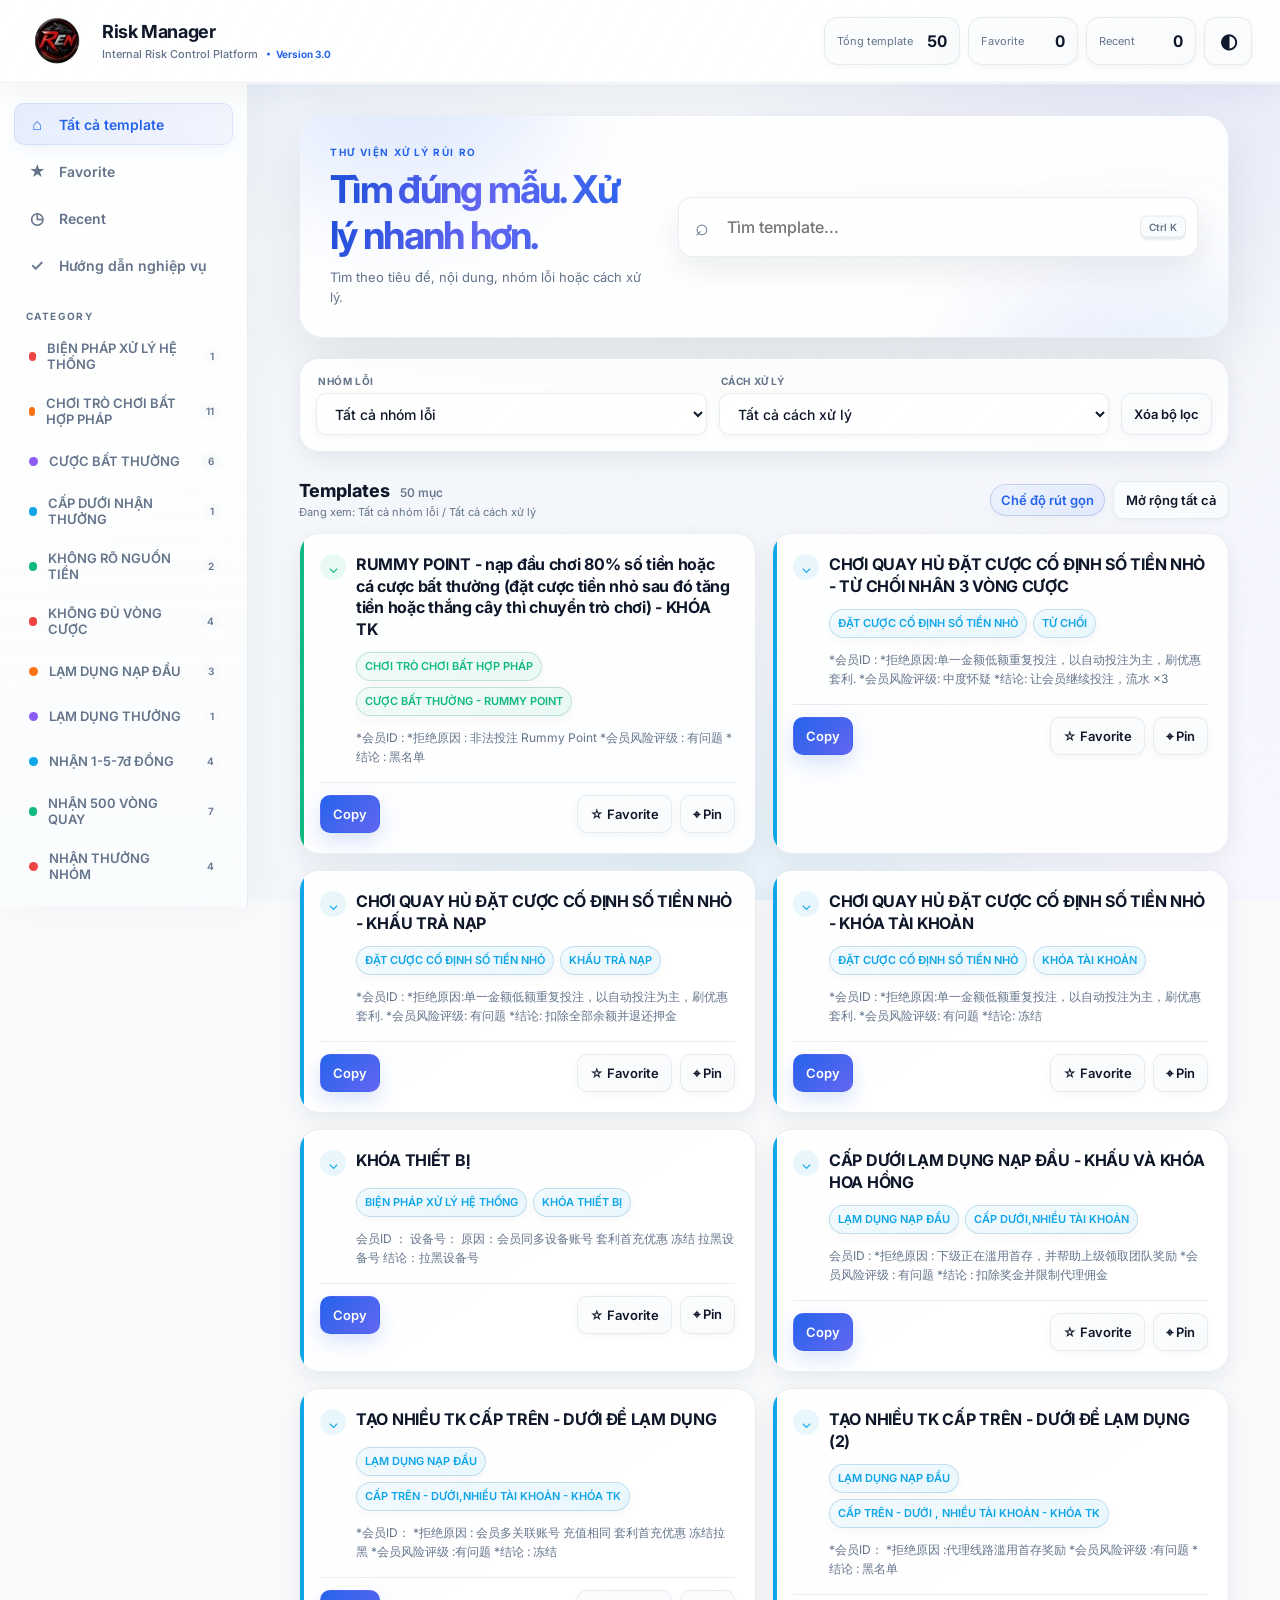
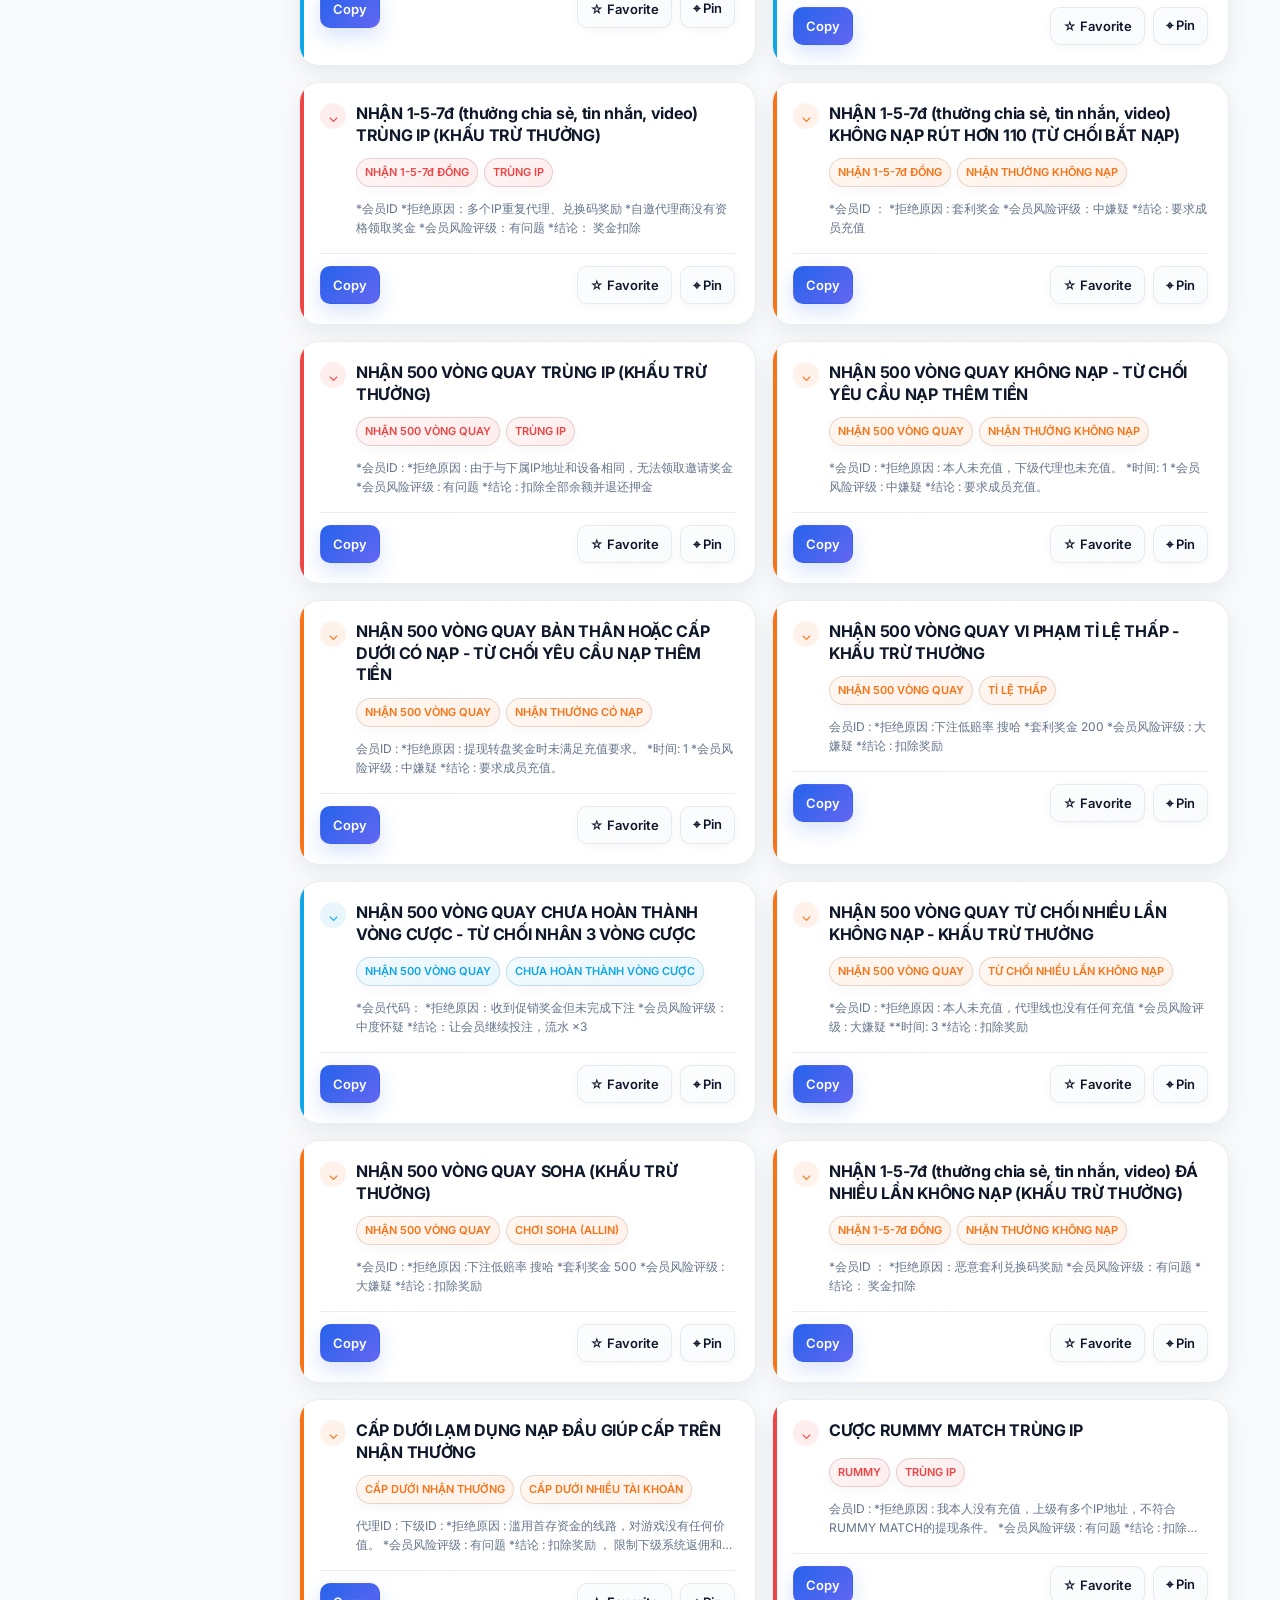
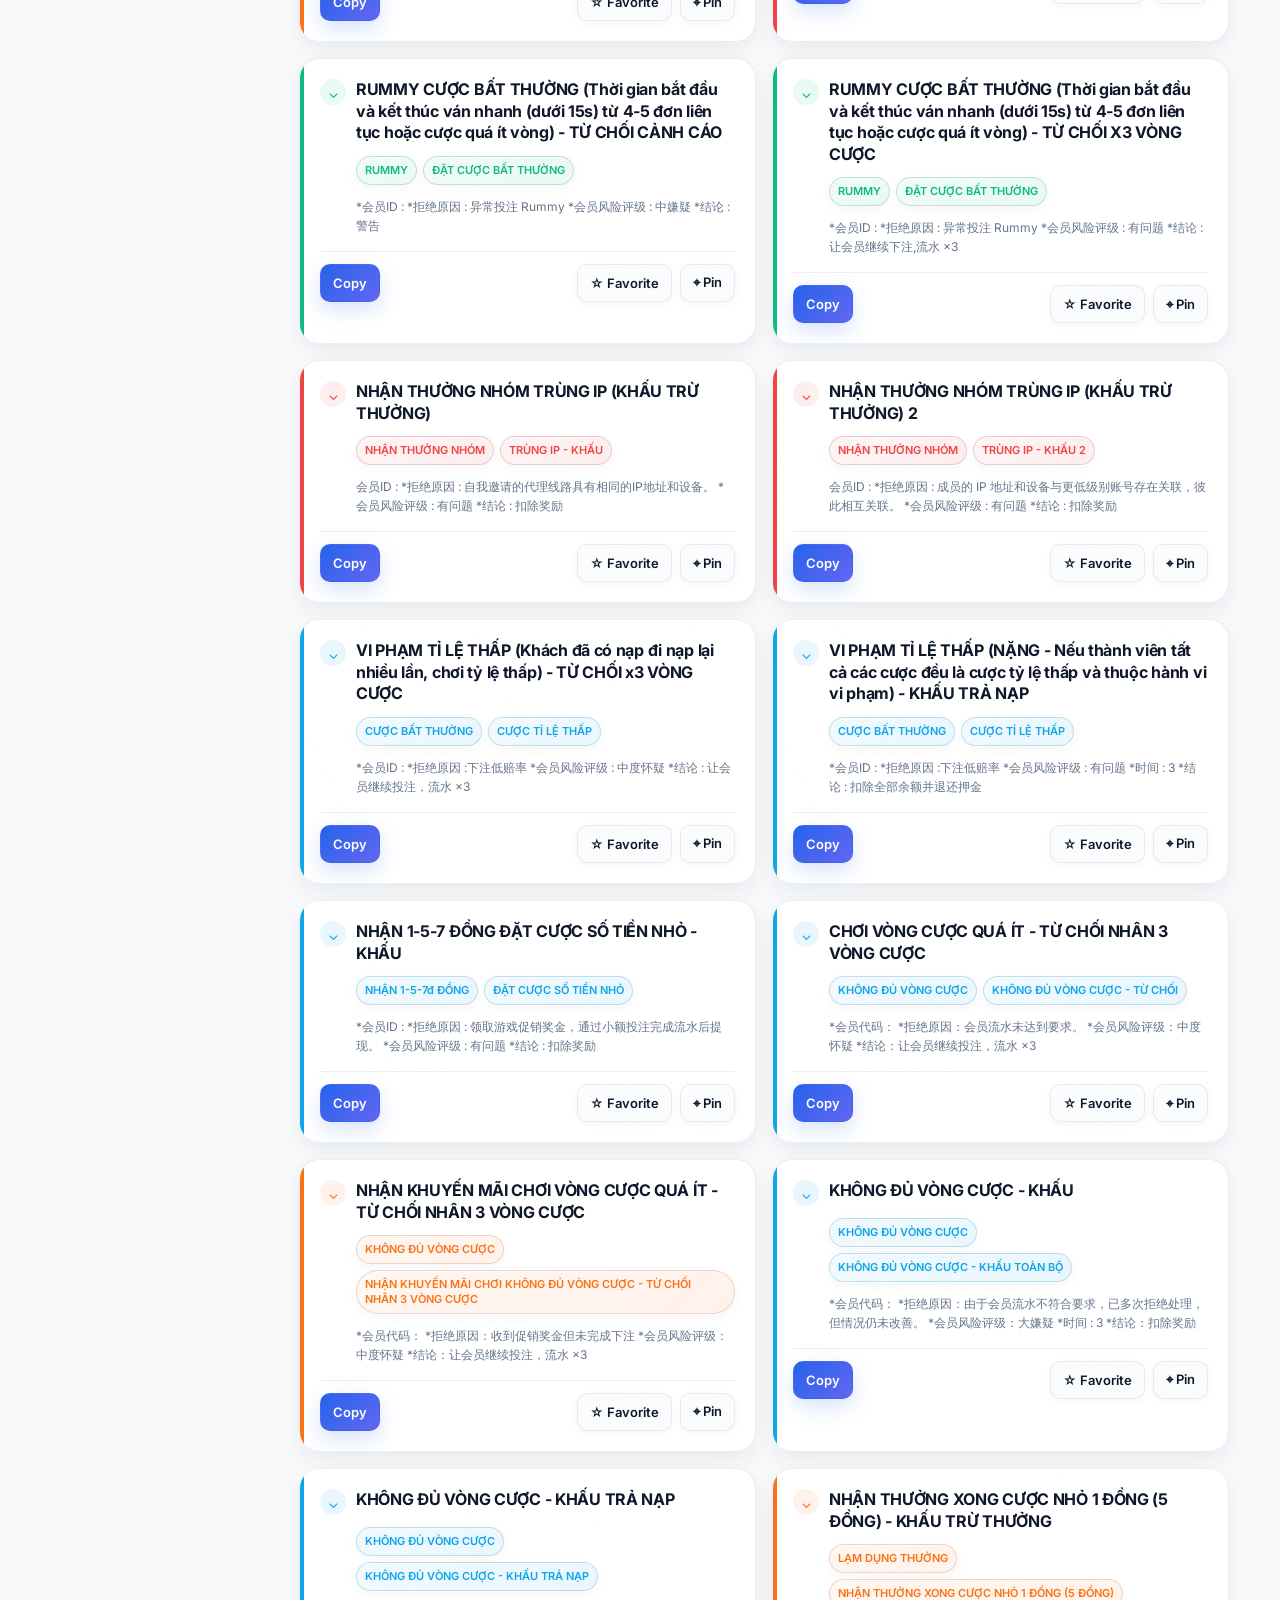
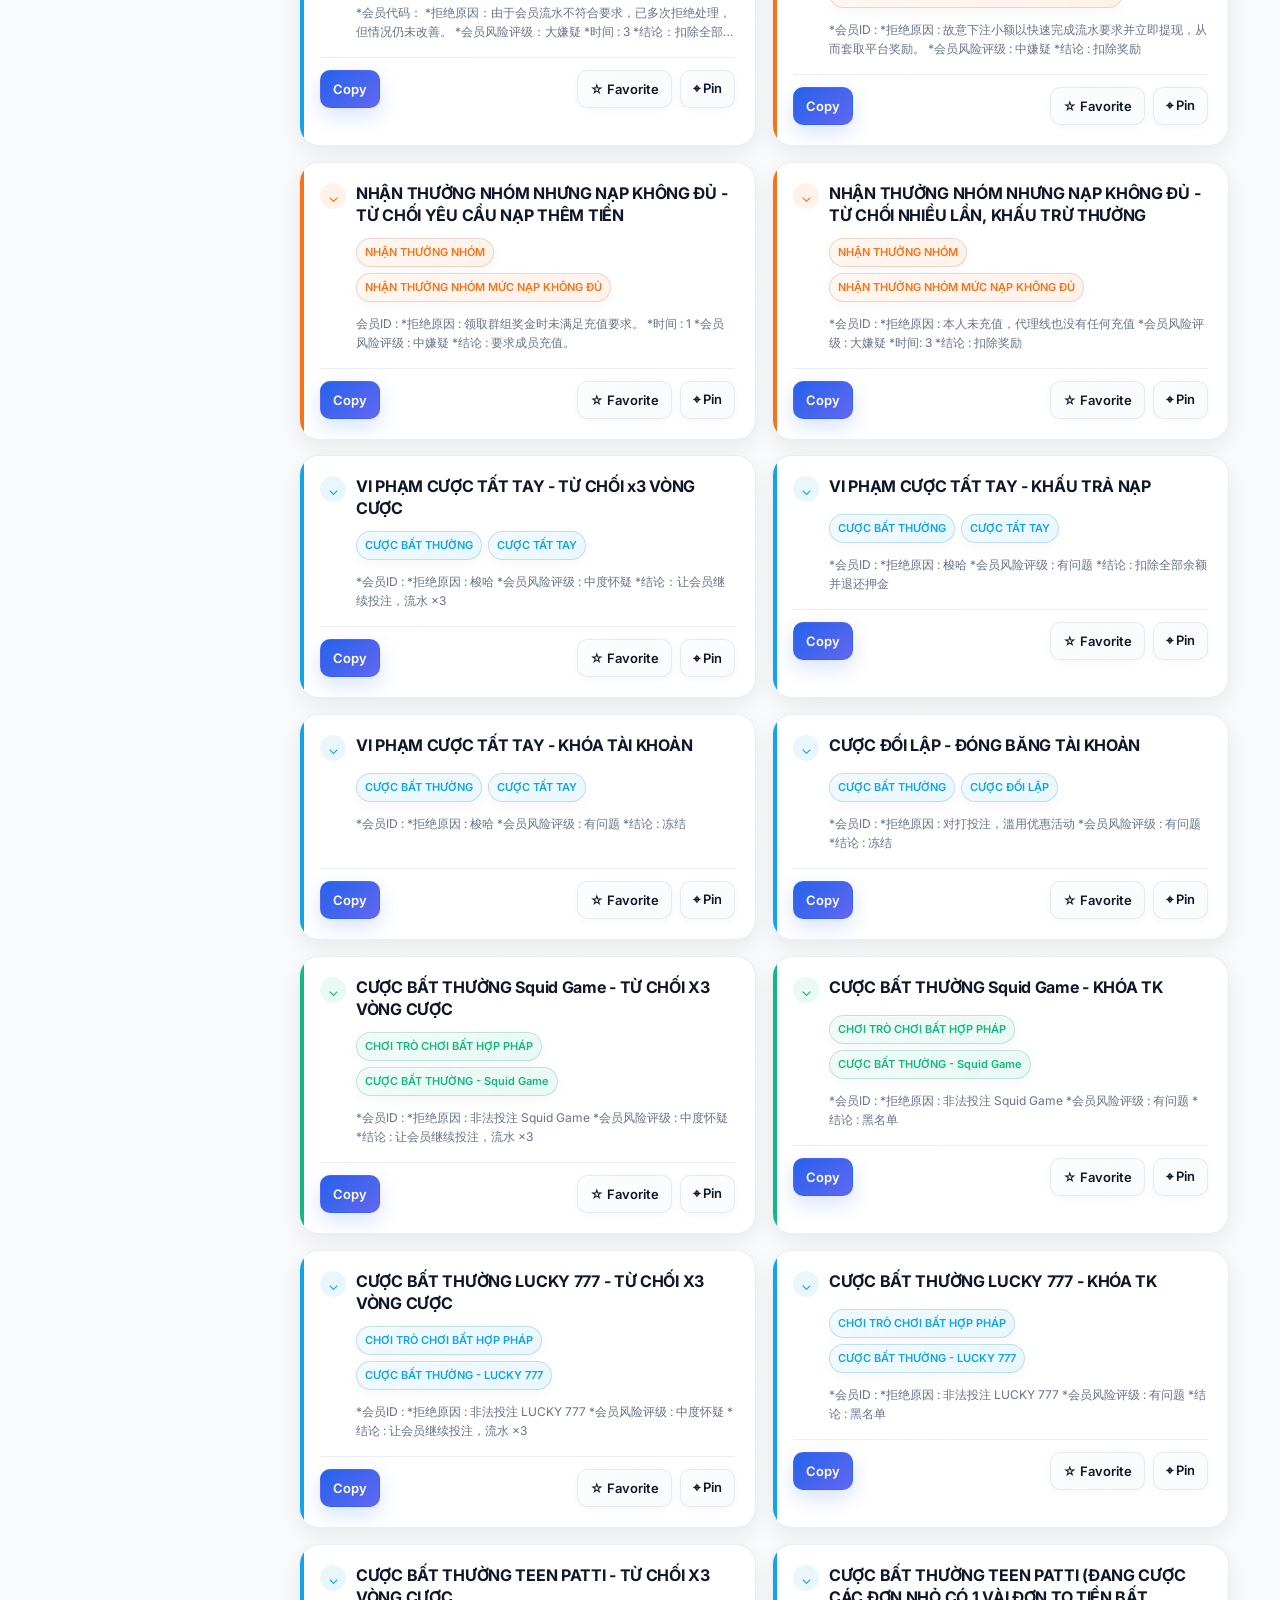
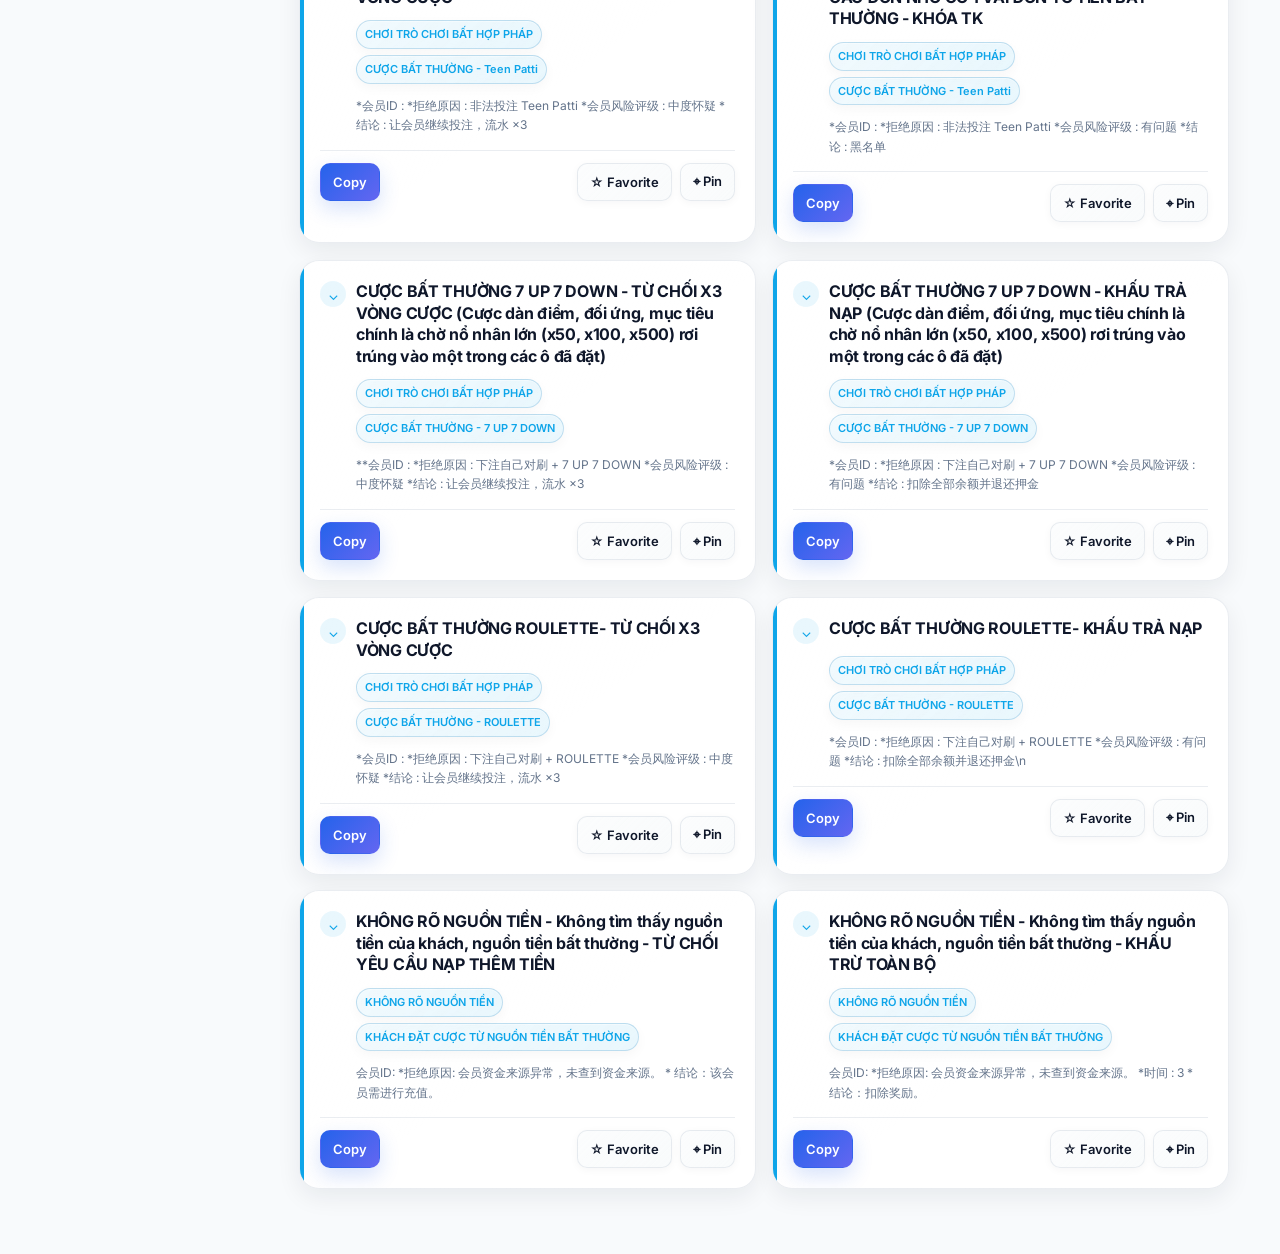
==== index.html @ 26c052c2 "Update index.html" ====
<!doctype html>
<html lang="vi" data-theme="light">
<head>
  <meta charset="utf-8" />
  <meta name="viewport" content="width=device-width,initial-scale=1" />
  <title>Quản lý Rủi ro — Risk Manager</title>
  <link href="https://fonts.googleapis.com/css?family=Inter:400,500,600,700&display=swap" rel="stylesheet">
  <style>
    :root {
      --bg: #f4f6f8;
      --bg-soft: #ffffff;
      --panel: rgba(255, 255, 255, 0.92);
      --panel-2: rgba(255, 247, 237, 0.98);
      --text: #17202a;
      --muted: #667085;
      --border: #e5d7c6;
      --border-2: #d8c2a8;
      --accent: #b45309;
      --accent-2: #9a3412;
      --accent-soft: rgba(245, 158, 11, 0.09);
      --card-bg: #fff7ed;
      --block-bg: #ffedd5;
      --shadow: 0 10px 28px rgba(16, 24, 40, 0.08);
      --shadow-strong: 0 14px 36px rgba(16, 24, 40, 0.12);
      --maxw: 1220px;
    }

    [data-theme="dark"] {
      --bg: #111318;
      --bg-soft: #171b22;
      --panel: rgba(20, 24, 31, 0.92);
      --panel-2: rgba(27, 31, 39, 0.98);
      --text: #e8ecf2;
      --muted: #aab2bf;
      --border: #2a3340;
      --border-2: #384354;
      --accent: #f59e0b;
      --accent-2: #f97316;
      --accent-soft: rgba(245, 158, 11, 0.11);
      --card-bg: #1b2028;
      --block-bg: #202734;
      --shadow: 0 10px 28px rgba(0, 0, 0, 0.30);
      --shadow-strong: 0 14px 36px rgba(0, 0, 0, 0.40);
    }

    * { box-sizing: border-box; }
    html, body { min-height: 100%; }

    body {
      margin: 0;
      padding: 24px;
      display: flex;
      justify-content: center;
      font-family: Inter, Arial, Helvetica, sans-serif;
      color: var(--text);
      background:
        radial-gradient(circle at top left, var(--accent-soft), transparent 32%),
        linear-gradient(180deg, var(--bg), var(--bg));
      transition: background 0.25s ease, color 0.25s ease;
      overflow-x: hidden;
    }

    .wrap {
      position: relative;
      width: 100%;
      max-width: var(--maxw);
      background: var(--panel);
      border: 1px solid var(--border);
      border-radius: 22px;
      padding: 22px;
      box-shadow: var(--shadow);
      backdrop-filter: blur(8px);
      transition: background 0.25s ease, border-color 0.25s ease, box-shadow 0.25s ease;
      animation: fadeUp 0.35s ease both;
    }

    .wrap::before {
      content: '';
      position: absolute;
      inset: 0;
      border-radius: 22px;
      padding: 1px;
      background: linear-gradient(135deg, transparent, rgba(245, 158, 11, 0.14), transparent 70%);
      -webkit-mask: linear-gradient(#fff 0 0) content-box, linear-gradient(#fff 0 0);
      -webkit-mask-composite: xor;
      mask-composite: exclude;
      pointer-events: none;
      opacity: 0.9;
    }

    .topbar {
      display: flex;
      justify-content: space-between;
      gap: 16px;
      align-items: flex-start;
      flex-wrap: wrap;
      margin-bottom: 14px;
    }

    h1 {
      margin: 0 0 8px;
      font-size: clamp(26px, 3vw, 34px);
      letter-spacing: -0.2px;
      color: var(--accent);
      transition: color 0.25s ease;
    }

    .lead {
      margin: 0;
      color: var(--muted);
      line-height: 1.55;
      max-width: 860px;
    }

    .controls-top {
      display: flex;
      gap: 10px;
      flex-wrap: wrap;
      justify-content: flex-end;
      align-items: center;
    }

    .theme-toggle,
    .tab-btn,
    .global-btn {
      border: 1px solid var(--border-2);
      background: var(--panel-2);
      color: var(--text);
      padding: 10px 14px;
      border-radius: 12px;
      cursor: pointer;
      transition: transform 0.18s ease, box-shadow 0.18s ease, border-color 0.18s ease, background 0.18s ease;
    }

    .theme-toggle:hover,
    .tab-btn:hover,
    .global-btn:hover {
      transform: translateY(-1px);
      border-color: var(--accent);
      box-shadow: var(--shadow-strong);
    }

    .tabs {
      display: flex;
      gap: 8px;
      flex-wrap: wrap;
      margin: 18px 0 14px;
    }

    .tab-btn.active {
      background: var(--accent);
      color: #fff;
      border-color: var(--accent);
    }

    .filters {
      display: flex;
      gap: 12px;
      flex-wrap: wrap;
      margin-top: 10px;
      align-items: end;
    }

    .field {
      flex: 1;
      min-width: 220px;
    }

    .field label {
      display: block;
      margin-bottom: 8px;
      font-size: 13px;
      color: var(--muted);
    }

    select, input {
      width: 100%;
      height: 44px;
      padding: 0 14px;
      border-radius: 12px;
      border: 1px solid var(--border);
      background: var(--bg-soft);
      color: var(--text);
      outline: none;
      transition: border-color 0.18s ease, box-shadow 0.18s ease, transform 0.18s ease, background 0.25s ease, color 0.25s ease;
    }

    select:focus, input:focus {
      border-color: var(--accent);
      box-shadow: 0 0 0 3px var(--accent-soft);
      transform: translateY(-1px);
    }

    .stats {
      display: flex;
      gap: 10px;
      flex-wrap: wrap;
      margin-top: 14px;
      align-items: center;
    }

    .badge {
      display: inline-flex;
      align-items: center;
      gap: 8px;
      padding: 8px 12px;
      border-radius: 999px;
      background: var(--accent-soft);
      border: 1px solid rgba(245, 158, 11, 0.16);
      color: var(--text);
      font-size: 13px;
    }

    .panel {
      margin-top: 16px;
      background: var(--panel);
      border: 1px solid var(--border);
      border-radius: 18px;
      padding: 16px;
      box-shadow: var(--shadow);
      transition: background 0.25s ease, border-color 0.25s ease, box-shadow 0.25s ease;
      min-width: 0;
    }

    .results-head,
    .sticky-head {
      display: flex;
      justify-content: space-between;
      align-items: center;
      gap: 12px;
      flex-wrap: wrap;
      margin-bottom: 14px;
    }

    .results-title,
    .sticky-title {
      font-size: 14px;
      color: var(--muted);
    }

    .layout {
      display: grid;
      grid-template-columns: minmax(0, 1fr) var(--sidebar-w, 320px);
      gap: 16px;
      align-items: start;
      margin-top: 16px;
    }

    .grid {
      display: grid;
      grid-template-columns: 1fr;
      gap: 16px;
    }

    .card {
      position: relative;
      overflow: hidden;
      padding: 16px;
      border-radius: 18px;
      background: var(--card-bg);
      border: 1px solid #f0d7bc;
      box-shadow: 0 1px 3px rgba(16, 24, 40, 0.05);
      opacity: 0;
      transform: translateY(10px);
      animation: cardIn 0.38s ease forwards;
      transition: transform 0.22s ease, box-shadow 0.22s ease, border-color 0.22s ease, background 0.25s ease;
    }

    [data-theme="dark"] .card { border-color: #303844; }

    .card:hover {
      transform: translateY(-2px);
      box-shadow: var(--shadow-strong);
      border-color: var(--border-2);
    }

    .card-top {
      display: flex;
      justify-content: space-between;
      align-items: start;
      gap: 12px;
      margin-bottom: 10px;
      cursor: pointer;
      user-select: none;
    }

    .card-top .title-wrap {
      display: flex;
      align-items: center;
      gap: 10px;
      min-width: 0;
      flex: 1;
    }

    .chev {
      width: 26px;
      height: 26px;
      border-radius: 999px;
      display: inline-flex;
      align-items: center;
      justify-content: center;
      background: var(--accent-soft);
      color: var(--accent);
      flex: 0 0 auto;
      transition: transform 0.2s ease;
    }

    .card[data-open="1"] .chev { transform: rotate(180deg); }

    .title {
      margin: 0;
      font-size: 18px;
      line-height: 1.35;
      color: var(--text);
      word-break: break-word;
    }

    .title:hover { color: var(--accent); }

    .mini-tags {
      display: flex;
      gap: 6px;
      flex-wrap: wrap;
      justify-content: flex-end;
    }

    .tag {
      font-size: 11px;
      line-height: 1;
      padding: 6px 8px;
      border-radius: 999px;
      background: var(--accent-soft);
      border: 1px solid rgba(245, 158, 11, 0.16);
      color: var(--accent-2);
    }

    .content-group {
      display: grid;
      gap: 10px;
      margin-top: 12px;
    }

    .copy-block {
      border: 1px solid #f0d7bc;
      border-radius: 14px;
      background: var(--block-bg);
      padding: 12px;
      cursor: pointer;
      transition: transform 0.18s ease, box-shadow 0.18s ease, border-color 0.18s ease, background 0.18s ease;
    }

    [data-theme="dark"] .copy-block { border-color: #333c49; }

    .copy-block:hover {
      border-color: var(--accent);
      box-shadow: 0 10px 22px rgba(16, 24, 40, 0.06);
      transform: translateY(-1px);
      background: rgba(255, 237, 213, 0.96);
    }

    [data-theme="dark"] .copy-block:hover { background: #252d3b; }

    .copy-block-head {
      display: flex;
      justify-content: space-between;
      gap: 12px;
      align-items: center;
      flex-wrap: wrap;
      margin-bottom: 8px;
    }

    .copy-label {
      font-size: 12px;
      color: var(--muted);
      letter-spacing: 0.2px;
      text-transform: uppercase;
    }

    .content {
      margin: 0;
      white-space: pre-line;
      word-break: break-word;
      color: var(--text);
      line-height: 1.55;
      font-size: 14px;
      min-height: 24px;
    }

    .card-actions,
    .sticky-actions {
      display: flex;
      justify-content: flex-end;
      gap: 8px;
      margin-top: 14px;
      flex-wrap: wrap;
    }

    button {
      border: none;
      cursor: pointer;
      padding: 10px 14px;
      border-radius: 12px;
      background: var(--accent);
      color: #fff;
      box-shadow: 0 6px 16px rgba(180, 35, 24, 0.14);
      transition: transform 0.18s ease, box-shadow 0.18s ease, opacity 0.18s ease, background 0.18s ease;
    }

    button:hover {
      transform: translateY(-1px);
      box-shadow: 0 10px 22px rgba(180, 35, 24, 0.18);
    }

    button:active {
      transform: translateY(1px);
      opacity: 0.96;
    }

    .ghost {
      background: var(--panel-2);
      color: var(--text);
      border: 1px solid var(--border);
      box-shadow: none;
    }

    .ghost:hover {
      border-color: var(--accent);
      background: var(--accent-soft);
    }

    .small {
      padding: 8px 12px;
      font-size: 13px;
    }

    .empty {
      padding: 20px;
      text-align: center;
      border-radius: 16px;
      border: 1px dashed var(--border-2);
      color: var(--muted);
      background: rgba(127, 127, 127, 0.04);
    }

    .footer {
      margin-top: 14px;
      color: var(--muted);
      font-size: 13px;
      line-height: 1.5;
    }

    .toast {
      position: fixed;
      left: 50%;
      bottom: 20px;
      transform: translateX(-50%) translateY(16px);
      opacity: 0;
      background: rgba(16, 24, 40, 0.92);
      color: #fff;
      padding: 11px 16px;
      border-radius: 12px;
      box-shadow: 0 10px 24px rgba(16, 24, 40, 0.2);
      z-index: 9999;
      transition: opacity 0.22s ease, transform 0.22s ease;
      pointer-events: none;
    }

    .toast.show {
      opacity: 1;
      transform: translateX(-50%) translateY(0);
    }

    .sticky-list {
      display: grid;
      gap: 12px;
    }

    .sticky-item {
      border: 1px solid #f0d7bc;
      background: var(--card-bg);
      border-radius: 18px;
      padding: 14px;
      cursor: pointer;
      transition: transform 0.18s ease, box-shadow 0.18s ease, border-color 0.18s ease, background 0.18s ease;
      box-shadow: 0 1px 3px rgba(16, 24, 40, 0.05);
    }

    [data-theme="dark"] .sticky-item { border-color: #303844; }

    .sticky-item:hover {
      transform: translateY(-1px);
      border-color: var(--accent);
      box-shadow: var(--shadow-strong);
    }

    .sticky-item-title {
      margin: 0 0 6px;
      font-size: 15px;
      color: var(--text);
      line-height: 1.35;
    }

    .sticky-item-head {
      display: flex;
      justify-content: space-between;
      align-items: center;
      gap: 12px;
      cursor: pointer;
      user-select: none;
      margin-bottom: 10px;
    }

    .sticky-chevron {
      width: 24px;
      height: 24px;
      border-radius: 999px;
      display: inline-flex;
      align-items: center;
      justify-content: center;
      background: var(--accent-soft);
      color: var(--accent);
      flex: 0 0 auto;
      transition: transform 0.2s ease;
    }

    .sticky-item[data-open="1"] .sticky-chevron { transform: rotate(180deg); }

    .sticky-item-body {
      display: grid;
      gap: 10px;
    }

    .sticky-item-content {
      margin: 0;
      white-space: pre-line;
      word-break: break-word;
      color: var(--text);
      font-size: 13px;
      line-height: 1.5;
    }

    @keyframes fadeUp { from { opacity: 0; transform: translateY(10px); } to { opacity: 1; transform: translateY(0); } }
    @keyframes cardIn { from { opacity: 0; transform: translateY(10px) scale(0.988); } to { opacity: 1; transform: translateY(0) scale(1); } }

    @media (max-width: 1080px) {
      .layout { grid-template-columns: 1fr; }
      :root { --sidebar-w: auto; }
    }

    @media (max-width: 760px) {
      body { padding: 14px; }
      .wrap { padding: 16px; border-radius: 18px; }
      .field { min-width: 100%; }
      .card-top { flex-direction: column; }
      .mini-tags { justify-content: flex-start; }
      .results-head, .sticky-head { align-items: flex-start; }
    }

    @media (prefers-reduced-motion: reduce) {
      *, *::before, *::after {
        animation-duration: 0.01ms !important;
        animation-iteration-count: 1 !important;
        transition-duration: 0.01ms !important;
        scroll-behavior: auto !important;
      }
    }

    /* Professional Dashboard v3 — presentation layer only */
    :root {
      --bg: #f5f7fa;
      --bg-soft: #ffffff;
      --panel: rgba(255, 255, 255, 0.86);
      --panel-2: #f8fafc;
      --text: #111827;
      --muted: #667085;
      --border: #e5eaf1;
      --border-2: #d6dde8;
      --accent: #2563eb;
      --accent-2: #1d4ed8;
      --accent-soft: rgba(37, 99, 235, .09);
      --card-bg: #fff;
      --block-bg: #f8fafc;
      --shadow: 0 8px 24px rgba(15, 23, 42, .08);
      --shadow-strong: 0 18px 42px rgba(15, 23, 42, .12);
      --sidebar-width: 248px;
    }

    [data-theme="dark"] {
      --bg: #0c111b;
      --bg-soft: #151c28;
      --panel: rgba(20, 27, 39, .88);
      --panel-2: #182130;
      --text: #eef2f7;
      --muted: #9aa7b8;
      --border: #263245;
      --border-2: #35445a;
      --accent: #60a5fa;
      --accent-2: #93c5fd;
      --accent-soft: rgba(96, 165, 250, .12);
      --card-bg: #151d2a;
      --block-bg: #111925;
      --shadow: 0 8px 24px rgba(0, 0, 0, .28);
      --shadow-strong: 0 18px 42px rgba(0, 0, 0, .38);
    }

    html { scroll-behavior: smooth; }
    body {
      display: block;
      padding: 0;
      background:
        radial-gradient(circle at 82% -10%, rgba(37, 99, 235, .12), transparent 31%),
        var(--bg);
      font-size: 14px;
    }

    button, input, select { font: inherit; }
    button:focus-visible, input:focus-visible, select:focus-visible {
      outline: 3px solid rgba(37, 99, 235, .22);
      outline-offset: 2px;
    }

    .app-shell { min-height: 100vh; }
    .app-header {
      position: sticky;
      top: 0;
      z-index: 100;
      min-height: 76px;
      display: flex;
      align-items: center;
      justify-content: space-between;
      gap: 24px;
      padding: 12px 28px;
      background: var(--panel);
      border-bottom: 1px solid var(--border);
      backdrop-filter: blur(18px);
      -webkit-backdrop-filter: blur(18px);
    }

    .brand { display: flex; align-items: center; gap: 12px; min-width: 230px; }
    .brand-mark {
      width: 44px;
      height: 44px;
      display: grid;
      place-items: center;
      border-radius: 14px;
      color: #fff;
      background: linear-gradient(145deg, #3b82f6, #1d4ed8);
      box-shadow: 0 10px 22px rgba(37, 99, 235, .24);
      font-size: 21px;
    }
    .brand-title { font-size: 17px; font-weight: 750; letter-spacing: -.25px; }
    .brand-version { margin-top: 2px; color: var(--muted); font-size: 11px; }
    .brand-version span { margin-left: 5px; color: var(--accent); font-weight: 700; }

    .header-stats { display: flex; align-items: center; justify-content: flex-end; gap: 10px; }
    .stat-card {
      min-width: 106px;
      display: flex;
      align-items: center;
      justify-content: space-between;
      gap: 14px;
      padding: 9px 12px;
      border: 1px solid var(--border);
      border-radius: 12px;
      background: var(--bg-soft);
    }
    .stat-card span { color: var(--muted); font-size: 11px; }
    .stat-card strong { color: var(--text); font-size: 16px; }
    .icon-button { width: 42px; height: 42px; padding: 0; font-size: 20px; }

    .workspace { display: grid; grid-template-columns: var(--sidebar-width) minmax(0, 1fr); }
    .sidebar {
      position: sticky;
      top: 76px;
      height: calc(100vh - 76px);
      overflow-y: auto;
      padding: 20px 14px;
      background: var(--panel);
      border-right: 1px solid var(--border);
      backdrop-filter: blur(16px);
    }
    .side-nav { display: grid; gap: 5px; }
    .sidebar .tab-btn,
    .category-button {
      width: 100%;
      display: flex;
      align-items: center;
      gap: 11px;
      padding: 10px 12px;
      border: 0;
      border-radius: 11px;
      background: transparent;
      color: var(--muted);
      box-shadow: none;
      text-align: left;
      font-weight: 600;
    }
    .sidebar .tab-btn span,
    .category-dot { width: 22px; text-align: center; font-size: 16px; }
    .sidebar .tab-btn:hover,
    .sidebar .tab-btn.active,
    .category-button:hover,
    .category-button.active {
      color: var(--accent);
      background: var(--accent-soft);
      transform: none;
      box-shadow: none;
    }
    .sidebar-label {
      margin: 24px 12px 8px;
      color: var(--muted);
      font-size: 10px;
      font-weight: 800;
      letter-spacing: .13em;
      text-transform: uppercase;
    }
    .category-list { display: grid; gap: 3px; }
    .category-button { justify-content: flex-start; font-size: 13px; font-weight: 550; }
    .category-button .category-count {
      margin-left: auto;
      padding: 2px 7px;
      border-radius: 99px;
      color: var(--muted);
      background: var(--panel-2);
      font-size: 10px;
    }
    .category-dot { width: 9px; height: 9px; border-radius: 99px; background: #64748b; }
    .category-button:nth-child(5n+1) .category-dot { background: #ef4444; }
    .category-button:nth-child(5n+2) .category-dot { background: #f97316; }
    .category-button:nth-child(5n+3) .category-dot { background: #8b5cf6; }
    .category-button:nth-child(5n+4) .category-dot { background: #0ea5e9; }
    .category-button:nth-child(5n+5) .category-dot { background: #10b981; }
    .sidebar-tip {
      display: flex;
      align-items: center;
      gap: 10px;
      margin: 24px 5px 0;
      padding: 11px;
      border: 1px solid var(--border);
      border-radius: 12px;
      color: var(--muted);
      background: var(--panel-2);
    }
    .sidebar-tip > span { font-size: 19px; }
    .sidebar-tip strong, .sidebar-tip small { display: block; }
    .sidebar-tip strong { color: var(--text); font-size: 11px; }
    .sidebar-tip small { margin-top: 2px; font-size: 10px; }

    .main-content { width: 100%; max-width: 1500px; min-width: 0; padding: 32px clamp(22px, 4vw, 58px) 60px; }
    .hero {
      display: grid;
      grid-template-columns: minmax(280px, .75fr) minmax(360px, 1.25fr);
      align-items: end;
      gap: 36px;
      margin-bottom: 22px;
    }
    .eyebrow { margin-bottom: 8px; color: var(--accent); font-size: 10px; font-weight: 800; letter-spacing: .15em; }
    h1 { margin: 0; color: var(--text); font-size: clamp(27px, 3vw, 40px); letter-spacing: -.04em; }
    .lead { margin-top: 9px; font-size: 13px; }
    .search-wrap { position: relative; }
    .search-wrap input {
      height: 58px;
      padding: 0 88px 0 48px;
      border-radius: 17px;
      border-color: var(--border);
      background: var(--bg-soft);
      box-shadow: 0 8px 28px rgba(15, 23, 42, .07);
      font-size: 16px;
    }
    .search-wrap input:focus { transform: none; box-shadow: 0 0 0 4px var(--accent-soft), var(--shadow); }
    .search-icon { position: absolute; left: 17px; top: 50%; z-index: 2; transform: translateY(-50%); color: var(--muted); font-size: 23px; }
    kbd {
      position: absolute;
      right: 12px;
      top: 50%;
      transform: translateY(-50%);
      padding: 5px 8px;
      border: 1px solid var(--border);
      border-bottom-width: 2px;
      border-radius: 7px;
      color: var(--muted);
      background: var(--panel-2);
      font: 600 10px/1 Inter, sans-serif;
    }

    .filter-bar {
      display: grid;
      grid-template-columns: minmax(180px, 1fr) minmax(180px, 1fr) auto;
      gap: 12px;
      align-items: end;
      margin-bottom: 28px;
      padding: 14px;
      border: 1px solid var(--border);
      border-radius: 16px;
      background: var(--panel);
      box-shadow: 0 4px 18px rgba(15, 23, 42, .04);
    }
    .filter-bar .field { min-width: 0; }
    .field label { margin: 0 0 6px 2px; font-size: 10px; font-weight: 700; text-transform: uppercase; letter-spacing: .06em; }
    select, input { height: 42px; border-radius: 11px; }
    .filter-bar > button { height: 42px; }

    .results-head { margin: 0 0 14px; }
    .section-title { color: var(--text); font-size: 18px; font-weight: 750; }
    .section-title span { margin-left: 6px; color: var(--muted); font-size: 12px; font-weight: 550; }
    .results-title { margin-top: 4px; font-size: 11px; }
    .view-actions { display: flex; align-items: center; gap: 8px; flex-wrap: wrap; }
    .badge { padding: 7px 10px; border-color: var(--border); color: var(--muted); background: var(--panel-2); }
    .grid { grid-template-columns: repeat(2, minmax(0, 1fr)); gap: 16px; }

    .card, .sticky-item {
      overflow: hidden;
      padding: 18px;
      border: 1px solid var(--border);
      border-radius: 18px;
      background: var(--card-bg);
      box-shadow: 0 5px 18px rgba(15, 23, 42, .055);
    }
    .card::before, .sticky-item::before {
      content: "";
      position: absolute;
      inset: 0 auto 0 0;
      width: 4px;
      background: var(--tone, #64748b);
    }
    .sticky-item { position: relative; }
    .card[data-tone="red"], .sticky-item[data-tone="red"] { --tone: #ef4444; --tone-soft: rgba(239, 68, 68, .09); }
    .card[data-tone="orange"], .sticky-item[data-tone="orange"] { --tone: #f97316; --tone-soft: rgba(249, 115, 22, .09); }
    .card[data-tone="purple"], .sticky-item[data-tone="purple"] { --tone: #8b5cf6; --tone-soft: rgba(139, 92, 246, .09); }
    .card[data-tone="gray"], .sticky-item[data-tone="gray"] { --tone: #64748b; --tone-soft: rgba(100, 116, 139, .09); }
    .card[data-tone="green"], .sticky-item[data-tone="green"] { --tone: #10b981; --tone-soft: rgba(16, 185, 129, .09); }
    .card[data-tone="blue"], .sticky-item[data-tone="blue"] { --tone: #0ea5e9; --tone-soft: rgba(14, 165, 233, .09); }
    [data-theme="dark"] .card, [data-theme="dark"] .sticky-item { border-color: var(--border); }
    .card:hover, .sticky-item:hover { transform: translateY(-3px); border-color: var(--border-2); box-shadow: var(--shadow); }
    .card-top { margin-bottom: 9px; }
    .chev, .sticky-chevron { background: var(--tone-soft, var(--accent-soft)); color: var(--tone, var(--accent)); }
    .title { font-size: 16px; letter-spacing: -.015em; }
    .tag {
      border: 0;
      color: var(--tone, var(--accent-2));
      background: var(--tone-soft, var(--accent-soft));
      font-weight: 650;
    }
    .card-preview {
      display: -webkit-box;
      overflow: hidden;
      min-height: 40px;
      margin: 9px 0 0 36px;
      color: var(--muted);
      font-size: 12px;
      line-height: 1.6;
      -webkit-line-clamp: 2;
      -webkit-box-orient: vertical;
    }
    .card[data-open="1"] .card-preview { display: none; }
    .content-group { margin-top: 16px; }
    .copy-block { border-color: var(--border); background: var(--block-bg); cursor: default; }
    .copy-block:hover { border-color: var(--border-2); background: var(--block-bg); transform: none; box-shadow: none; }
    [data-theme="dark"] .copy-block, [data-theme="dark"] .copy-block:hover { border-color: var(--border); background: var(--block-bg); }
    .copy-label { color: var(--tone, var(--accent)); font-weight: 750; }
    .card-actions, .sticky-actions { align-items: center; padding-top: 12px; border-top: 1px solid var(--border); }
    button { border-radius: 10px; background: var(--accent); box-shadow: 0 5px 14px rgba(37, 99, 235, .18); font-weight: 650; }
    button:hover { box-shadow: 0 8px 18px rgba(37, 99, 235, .22); }
    .primary-copy { margin-right: auto; }
    .ghost { border-color: var(--border); background: var(--bg-soft); }
    .ghost:hover { border-color: var(--accent); background: var(--accent-soft); }
    .danger { color: #dc2626; }
    .danger:hover { border-color: #ef4444; background: rgba(239, 68, 68, .08); }
    .toast { left: auto; right: 24px; bottom: 24px; transform: translateY(16px); border-radius: 12px; background: #111827; }
    .toast::before { content: "✓"; margin-right: 8px; color: #34d399; font-weight: 900; }
    .toast.show { transform: translateY(0); }
    .sticky-list { grid-template-columns: repeat(2, minmax(0, 1fr)); gap: 16px; }
    .sticky-item-title { font-size: 15px; }
    .page-heading {
      display: flex;
      justify-content: space-between;
      align-items: end;
      min-height: 112px;
      margin-bottom: 26px;
      padding: 26px;
      border: 1px solid var(--border);
      border-radius: 20px;
      background: linear-gradient(135deg, var(--panel), var(--accent-soft));
      box-shadow: var(--shadow);
    }
    .page-heading h2 { margin: 0; font-size: 30px; letter-spacing: -.035em; }
    .page-heading p { margin: 6px 0 0; color: var(--muted); }
    .empty { grid-column: 1 / -1; padding: 42px 20px; background: var(--panel); }

    @media (max-width: 1080px) {
      :root { --sidebar-width: 214px; }
      .header-stats .stat-card { display: none; }
      .hero { grid-template-columns: 1fr; gap: 20px; }
      .grid, .sticky-list { grid-template-columns: 1fr; }
    }
    @media (max-width: 760px) {
      .app-header { padding: 11px 14px; }
      .brand-version { display: none; }
      .workspace { grid-template-columns: 1fr; }
      .sidebar {
        position: sticky;
        top: 68px;
        z-index: 90;
        width: 100%;
        height: auto;
        padding: 8px 12px;
        border-right: 0;
        border-bottom: 1px solid var(--border);
      }
      .side-nav { display: flex; overflow-x: auto; }
      .sidebar .tab-btn { width: auto; min-width: max-content; }
      .sidebar-label, .category-list, .sidebar-tip { display: none; }
      .main-content { padding: 24px 14px 44px; }
      .filter-bar { grid-template-columns: 1fr; }
      .hero { margin-bottom: 16px; }
      .search-wrap input { height: 54px; }
      .card-top { flex-direction: row; }
      .mini-tags { justify-content: flex-end; }
      .toast { right: 14px; bottom: 14px; left: 14px; text-align: center; }
    }

    /* UI motion layer — presentation only, no business logic changes */
    :root {
      --motion-fast: 180ms;
      --motion-base: 250ms;
      --motion-ease: cubic-bezier(.2, .8, .2, 1);
      --dashboard-shadow: 0 8px 24px rgba(15, 23, 42, .08);
      --dashboard-shadow-hover: 0 16px 40px rgba(37, 99, 235, .12);
    }

    /* Card title occupies its own row; long tags wrap below it. */
    .card-top {
      display: flex;
      flex-direction: column;
      align-items: stretch;
      justify-content: flex-start;
      gap: 10px;
      width: 100%;
      min-width: 0;
      margin-bottom: 10px;
    }

    .card-top .title-wrap {
      width: 100%;
      min-width: 0;
      align-items: flex-start;
    }

    .card-top .title {
      min-width: 0;
      max-width: 100%;
      overflow-wrap: anywhere;
      word-break: normal;
    }

    .card-top .mini-tags {
      width: 100%;
      min-width: 0;
      padding-left: 36px;
      justify-content: flex-start;
      align-items: flex-start;
      flex-wrap: wrap;
    }

    .card-top .tag {
      max-width: 100%;
      line-height: 1.35;
      white-space: normal;
      overflow-wrap: anywhere;
      word-break: normal;
    }

    .card,
    .sticky-item {
      transition:
        transform var(--motion-base) var(--motion-ease),
        box-shadow var(--motion-base) var(--motion-ease),
        border-color var(--motion-base) var(--motion-ease),
        background-color var(--motion-base) var(--motion-ease);
      will-change: transform;
    }

    .card::before,
    .sticky-item::before {
      transition:
        background-color var(--motion-base) var(--motion-ease),
        box-shadow var(--motion-base) var(--motion-ease),
        filter var(--motion-base) var(--motion-ease);
    }

    .card:hover,
    .sticky-item:hover {
      transform: translate3d(0, -5px, 0);
      border-color: color-mix(in srgb, var(--tone, var(--accent)) 60%, var(--border));
      background-color: color-mix(in srgb, var(--card-bg) 97%, var(--accent) 3%);
      box-shadow: var(--dashboard-shadow-hover);
    }

    .card:hover::before,
    .sticky-item:hover::before {
      filter: brightness(1.12) saturate(1.08);
      box-shadow: 3px 0 14px var(--tone-soft, var(--accent-soft));
    }

    .chev,
    .sticky-chevron {
      transition:
        transform var(--motion-base) var(--motion-ease),
        background-color var(--motion-fast) ease,
        box-shadow var(--motion-fast) ease;
    }

    .card:hover .chev,
    .sticky-item:hover .sticky-chevron {
      box-shadow: 0 5px 14px var(--tone-soft, var(--accent-soft));
    }

    button,
    .tag,
    .stat-card,
    .badge,
    .category-button,
    .tab-btn,
    .copy-block {
      transition:
        transform var(--motion-fast) var(--motion-ease),
        box-shadow var(--motion-base) var(--motion-ease),
        border-color var(--motion-fast) ease,
        background-color var(--motion-fast) ease,
        color var(--motion-fast) ease;
    }

    button:hover {
      transform: scale(1.03);
      box-shadow: 0 8px 20px rgba(37, 99, 235, .16);
    }

    button:active {
      transform: scale(.97);
      transition-duration: 90ms;
    }

    .tag {
      cursor: default;
      transform-origin: center;
    }

    .tag:hover {
      transform: scale(1.02);
      background-color: color-mix(in srgb, var(--tone-soft, var(--accent-soft)) 82%, var(--tone, var(--accent)) 18%);
      box-shadow: 0 5px 14px var(--tone-soft, var(--accent-soft));
    }

    .category-button {
      position: relative;
      overflow: hidden;
      border-left: 3px solid transparent;
    }

    .category-button:hover {
      transform: translateX(2px);
      border-left-color: color-mix(in srgb, var(--accent) 55%, transparent);
      background-color: color-mix(in srgb, var(--accent-soft) 72%, transparent);
    }

    .category-button.active {
      border-left-color: var(--accent);
      background-color: var(--accent-soft);
      box-shadow: inset 0 0 0 1px color-mix(in srgb, var(--accent) 14%, transparent);
    }

    .search-wrap input {
      transition:
        border-color 200ms ease,
        box-shadow 200ms ease,
        background-color 200ms ease;
    }

    .search-wrap input:focus {
      border-color: var(--accent);
      background-color: var(--bg-soft);
      box-shadow: 0 0 0 4px var(--accent-soft), 0 10px 28px rgba(37, 99, 235, .10);
    }

    .stat-card,
    .page-heading,
    .filter-bar {
      transition:
        transform var(--motion-base) var(--motion-ease),
        box-shadow var(--motion-base) var(--motion-ease),
        border-color var(--motion-base) var(--motion-ease);
    }

    .stat-card:hover {
      transform: translateY(-2px);
      border-color: color-mix(in srgb, var(--accent) 35%, var(--border));
      box-shadow: var(--dashboard-shadow);
    }

    .card-actions,
    .sticky-actions {
      transition: border-color var(--motion-base) ease;
    }

    .ui-motion-content {
      overflow: hidden;
      transform-origin: top center;
      transition:
        max-height var(--motion-base) var(--motion-ease),
        opacity 220ms ease,
        transform var(--motion-base) var(--motion-ease),
        margin-top var(--motion-base) var(--motion-ease);
      will-change: max-height, opacity, transform;
    }

    .is-copied {
      color: #fff !important;
      border-color: #10b981 !important;
      background: #10b981 !important;
      box-shadow: 0 8px 20px rgba(16, 185, 129, .20) !important;
    }

    .card,
    .card-top,
    .sticky-item-head,
    button,
    select,
    .category-button,
    .tab-btn,
    .copy-block {
      cursor: pointer;
    }

    @media (prefers-reduced-motion: reduce) {
      .card,
      .sticky-item,
      button,
      .tag,
      .category-button,
      .search-wrap input,
      .ui-motion-content {
        transition: none !important;
        transform: none !important;
        animation: none !important;
      }
    }

    /* =========================================================
       RISK MANAGER PREMIUM DESIGN SYSTEM
       Final visual layer. Existing component classes and logic
       remain the source of truth.
       ========================================================= */
    :root {
      /* Brand */
      --ds-primary: #2563eb;
      --ds-secondary: #6366f1;
      --ds-accent: #06b6d4;
      --ds-success: #22c55e;
      --ds-warning: #f59e0b;
      --ds-danger: #ef4444;

      /* Neutral surfaces */
      --ds-bg: #f8fafc;
      --ds-surface: rgba(255, 255, 255, .78);
      --ds-surface-solid: #ffffff;
      --ds-surface-muted: rgba(248, 250, 252, .82);
      --ds-text: #0f172a;
      --ds-text-muted: #64748b;
      --ds-line: rgba(148, 163, 184, .20);
      --ds-line-strong: rgba(99, 102, 241, .28);

      /* Spacing */
      --space-1: 8px;
      --space-2: 12px;
      --space-3: 16px;
      --space-4: 20px;
      --space-5: 24px;
      --space-6: 32px;

      /* Shape + depth */
      --radius-sm: 10px;
      --radius-md: 14px;
      --radius-lg: 20px;
      --radius-xl: 24px;
      --shadow-xs: 0 2px 8px rgba(15, 23, 42, .04);
      --shadow-sm: 0 8px 24px rgba(15, 23, 42, .07);
      --shadow-md: 0 16px 40px rgba(37, 99, 235, .12);
      --shadow-glass: 0 24px 64px rgba(15, 23, 42, .10);

      /* Map the existing UI contract to the design system. */
      --bg: var(--ds-bg);
      --bg-soft: var(--ds-surface-solid);
      --panel: var(--ds-surface);
      --panel-2: var(--ds-surface-muted);
      --text: var(--ds-text);
      --muted: var(--ds-text-muted);
      --border: var(--ds-line);
      --border-2: var(--ds-line-strong);
      --accent: var(--ds-primary);
      --accent-2: var(--ds-secondary);
      --accent-soft: rgba(37, 99, 235, .09);
      --card-bg: rgba(255, 255, 255, .88);
      --block-bg: rgba(248, 250, 252, .88);
      --shadow: var(--shadow-sm);
      --shadow-strong: var(--shadow-md);
    }

    [data-theme="dark"] {
      --ds-bg: #0f172a;
      --ds-surface: rgba(15, 23, 42, .72);
      --ds-surface-solid: #111c31;
      --ds-surface-muted: rgba(30, 41, 59, .72);
      --ds-text: #f1f5f9;
      --ds-text-muted: #94a3b8;
      --ds-line: rgba(148, 163, 184, .16);
      --ds-line-strong: rgba(129, 140, 248, .32);
      --shadow-xs: 0 2px 10px rgba(0, 0, 0, .16);
      --shadow-sm: 0 12px 30px rgba(0, 0, 0, .22);
      --shadow-md: 0 18px 46px rgba(37, 99, 235, .15);
      --shadow-glass: 0 26px 70px rgba(0, 0, 0, .30);

      --bg: var(--ds-bg);
      --bg-soft: var(--ds-surface-solid);
      --panel: var(--ds-surface);
      --panel-2: var(--ds-surface-muted);
      --text: var(--ds-text);
      --muted: var(--ds-text-muted);
      --border: var(--ds-line);
      --border-2: var(--ds-line-strong);
      --accent: #60a5fa;
      --accent-2: #818cf8;
      --accent-soft: rgba(96, 165, 250, .12);
      --card-bg: rgba(17, 28, 49, .84);
      --block-bg: rgba(15, 23, 42, .74);
    }

    html {
      background: var(--ds-bg);
    }

    body {
      position: relative;
      isolation: isolate;
      color: var(--text);
      background:
        radial-gradient(900px 520px at 8% -8%, rgba(37, 99, 235, .10), transparent 64%),
        radial-gradient(760px 500px at 92% 4%, rgba(99, 102, 241, .09), transparent 62%),
        radial-gradient(680px 480px at 54% 102%, rgba(6, 182, 212, .07), transparent 64%),
        linear-gradient(145deg, #f8fafc 0%, #f4f7fb 48%, #f7f7ff 100%);
      background-attachment: fixed;
    }

    [data-theme="dark"] body {
      background:
        radial-gradient(900px 560px at 4% -8%, rgba(37, 99, 235, .16), transparent 66%),
        radial-gradient(780px 520px at 96% 0%, rgba(99, 102, 241, .14), transparent 64%),
        radial-gradient(700px 500px at 55% 105%, rgba(6, 182, 212, .09), transparent 65%),
        linear-gradient(145deg, #0b1220 0%, #0f172a 48%, #111827 100%);
    }

    body::before {
      content: "";
      position: fixed;
      inset: 0;
      z-index: -1;
      opacity: .025;
      pointer-events: none;
      background-image: url("data:image/svg+xml,%3Csvg viewBox='0 0 180 180' xmlns='http://www.w3.org/2000/svg'%3E%3Cfilter id='n'%3E%3CfeTurbulence type='fractalNoise' baseFrequency='.85' numOctaves='3' stitchTiles='stitch'/%3E%3C/filter%3E%3Crect width='100%25' height='100%25' filter='url(%23n)' opacity='.7'/%3E%3C/svg%3E");
      background-size: 180px 180px;
      mix-blend-mode: multiply;
    }

    [data-theme="dark"] body::before {
      opacity: .035;
      mix-blend-mode: soft-light;
    }

    .app-shell {
      position: relative;
      z-index: 1;
    }

    /* Glass header */
    .app-header {
      min-height: 78px;
      padding: var(--space-2) 28px;
      border-bottom: 1px solid var(--border);
      background:
        linear-gradient(120deg, rgba(255, 255, 255, .86), rgba(255, 255, 255, .68)),
        var(--panel);
      box-shadow: 0 1px 0 rgba(255, 255, 255, .76), 0 10px 32px rgba(15, 23, 42, .05);
      backdrop-filter: blur(22px) saturate(145%);
      -webkit-backdrop-filter: blur(22px) saturate(145%);
    }

    [data-theme="dark"] .app-header {
      background:
        linear-gradient(120deg, rgba(15, 23, 42, .88), rgba(30, 41, 59, .68)),
        var(--panel);
      box-shadow: 0 1px 0 rgba(255, 255, 255, .025), 0 14px 38px rgba(0, 0, 0, .18);
    }

    .brand {
      min-width: 300px;
      align-items: center;
      gap: var(--space-3);
    }

    .brand-logo {
      width: 58px;
      height: 58px;
      display: flex;
      align-items: center;
      justify-content: center;
      flex: 0 0 58px;
      overflow: visible;
      border: 0;
      background: none;
      box-shadow: none;
    }

    .brand-logo img {
      width: 100%;
      height: 100%;
      display: block;
      object-fit: contain;
    }

    .brand-copy {
      min-width: 0;
      min-height: 58px;
      display: flex;
      flex-direction: column;
      justify-content: center;
    }

    .brand-title {
      color: var(--text);
      font-size: 18px;
      font-weight: 700;
      line-height: 1.2;
      letter-spacing: -.02em;
    }

    .brand-meta {
      display: flex;
      align-items: center;
      flex-wrap: wrap;
      gap: 5px 9px;
      margin-top: 5px;
      line-height: 1.2;
    }

    .brand-subtitle {
      color: var(--muted);
      font-size: 11px;
      font-weight: 500;
    }

    .brand-release {
      position: relative;
      padding-left: 9px;
      color: var(--accent);
      font-size: 10px;
      font-weight: 700;
    }

    .brand-release::before {
      content: "";
      position: absolute;
      left: 0;
      top: 50%;
      width: 3px;
      height: 3px;
      border-radius: 50%;
      background: currentColor;
      transform: translateY(-50%);
    }

    .header-stats {
      min-height: 48px;
      align-items: stretch;
      gap: var(--space-1);
    }

    .stat-card {
      min-width: 110px;
      min-height: 48px;
      border-color: var(--border);
      border-radius: var(--radius-md);
      background:
        linear-gradient(135deg, rgba(255, 255, 255, .50), transparent),
        var(--panel-2);
      box-shadow: var(--shadow-xs);
      backdrop-filter: blur(12px);
    }

    .stat-card span,
    .stat-card strong {
      display: flex;
      align-items: center;
      line-height: 1;
    }

    .stat-card strong {
      font-variant-numeric: tabular-nums;
    }

    .app-header .icon-button {
      width: 48px;
      height: 48px;
      min-height: 48px;
      flex: 0 0 48px;
    }

    [data-theme="dark"] .stat-card {
      background:
        linear-gradient(135deg, rgba(255, 255, 255, .035), transparent),
        var(--panel-2);
    }

    /* Sidebar */
    .sidebar {
      padding: var(--space-4) 14px;
      border-right: 1px solid var(--border);
      background:
        linear-gradient(180deg, rgba(255, 255, 255, .72), rgba(248, 250, 252, .60)),
        var(--panel);
      box-shadow: 10px 0 38px rgba(15, 23, 42, .035);
      backdrop-filter: blur(22px) saturate(135%);
      -webkit-backdrop-filter: blur(22px) saturate(135%);
    }

    [data-theme="dark"] .sidebar {
      background:
        linear-gradient(180deg, rgba(15, 23, 42, .80), rgba(15, 23, 42, .66)),
        var(--panel);
      box-shadow: 10px 0 38px rgba(0, 0, 0, .15);
    }

    .sidebar .tab-btn,
    .category-button {
      min-height: 42px;
      border-radius: var(--radius-sm);
      font-weight: 600;
    }

    .sidebar .tab-btn:hover,
    .sidebar .tab-btn.active,
    .category-button:hover,
    .category-button.active {
      background:
        linear-gradient(90deg, rgba(37, 99, 235, .11), rgba(99, 102, 241, .07));
    }

    .sidebar .tab-btn.active,
    .category-button.active {
      color: var(--accent);
      box-shadow: inset 0 0 0 1px rgba(37, 99, 235, .10), 0 5px 16px rgba(37, 99, 235, .07);
    }

    .sidebar-label {
      color: var(--muted);
      font-weight: 700;
      letter-spacing: .14em;
    }

    .sidebar-tip {
      border-color: var(--border);
      background:
        linear-gradient(145deg, rgba(37, 99, 235, .06), rgba(99, 102, 241, .035)),
        var(--panel-2);
      box-shadow: var(--shadow-xs);
    }

    /* Content + aurora hero */
    .main-content {
      padding: var(--space-6) clamp(22px, 4vw, 58px) 64px;
    }

    .hero {
      position: relative;
      isolation: isolate;
      overflow: hidden;
      align-items: center;
      margin-bottom: var(--space-4);
      padding: 30px;
      border: 1px solid var(--border);
      border-radius: var(--radius-xl);
      background:
        linear-gradient(125deg, rgba(255, 255, 255, .78), rgba(255, 255, 255, .48)),
        var(--panel);
      box-shadow: var(--shadow-glass);
      backdrop-filter: blur(20px) saturate(130%);
    }

    .hero::before,
    .hero::after {
      content: "";
      position: absolute;
      z-index: -1;
      width: 320px;
      height: 240px;
      border-radius: 50%;
      filter: blur(54px);
      pointer-events: none;
    }

    .hero::before {
      top: -150px;
      left: -60px;
      background: rgba(37, 99, 235, .13);
    }

    .hero::after {
      right: -70px;
      bottom: -170px;
      background: linear-gradient(135deg, rgba(99, 102, 241, .12), rgba(6, 182, 212, .09));
    }

    [data-theme="dark"] .hero {
      background:
        linear-gradient(125deg, rgba(30, 41, 59, .76), rgba(15, 23, 42, .66)),
        var(--panel);
    }

    .hero h1 {
      color: var(--text);
      background: linear-gradient(100deg, #1d4ed8 0%, #6366f1 48%, #2563eb 100%);
      -webkit-background-clip: text;
      background-clip: text;
      -webkit-text-fill-color: transparent;
      font-weight: 700;
      letter-spacing: -.045em;
    }

    [data-theme="dark"] .hero h1 {
      background: linear-gradient(100deg, #93c5fd 0%, #a5b4fc 50%, #67e8f9 100%);
      -webkit-background-clip: text;
      background-clip: text;
      -webkit-text-fill-color: transparent;
    }

    .eyebrow {
      color: var(--accent);
      font-weight: 700;
      letter-spacing: .16em;
    }

    .lead {
      color: var(--muted);
      font-weight: 400;
    }

    /* Input + search component */
    input,
    select {
      border-color: var(--border);
      border-radius: var(--radius-sm);
      color: var(--text);
      background:
        linear-gradient(135deg, rgba(255, 255, 255, .44), transparent),
        var(--bg-soft);
      box-shadow: inset 0 1px 0 rgba(255, 255, 255, .55), var(--shadow-xs);
      font-weight: 500;
    }

    [data-theme="dark"] input,
    [data-theme="dark"] select {
      background:
        linear-gradient(135deg, rgba(255, 255, 255, .025), transparent),
        var(--bg-soft);
      box-shadow: inset 0 1px 0 rgba(255, 255, 255, .035), var(--shadow-xs);
    }

    .search-wrap input {
      height: 60px;
      border-radius: var(--radius-md);
      background:
        linear-gradient(135deg, rgba(255, 255, 255, .60), transparent),
        var(--bg-soft);
      box-shadow: 0 12px 34px rgba(15, 23, 42, .08);
    }

    .search-wrap input:focus,
    input:focus,
    select:focus {
      border-color: rgba(37, 99, 235, .65);
      box-shadow: 0 0 0 4px rgba(37, 99, 235, .10), 0 14px 34px rgba(37, 99, 235, .10);
    }

    kbd {
      border-color: var(--border);
      color: var(--muted);
      background: var(--panel-2);
      box-shadow: 0 2px 0 rgba(148, 163, 184, .16);
    }

    .filter-bar {
      padding: var(--space-3);
      border-color: var(--border);
      border-radius: var(--radius-lg);
      background:
        linear-gradient(135deg, rgba(255, 255, 255, .50), transparent),
        var(--panel);
      box-shadow: var(--shadow-sm);
      backdrop-filter: blur(18px);
    }

    [data-theme="dark"] .filter-bar {
      background:
        linear-gradient(135deg, rgba(255, 255, 255, .025), transparent),
        var(--panel);
    }

    /* Card component */
    .card,
    .sticky-item {
      isolation: isolate;
      padding: var(--space-4);
      border-color: var(--border);
      border-radius: var(--radius-lg);
      background:
        linear-gradient(145deg, rgba(255, 255, 255, .52), transparent 52%),
        var(--card-bg);
      box-shadow: var(--shadow-sm);
      backdrop-filter: blur(16px) saturate(125%);
      -webkit-backdrop-filter: blur(16px) saturate(125%);
    }

    [data-theme="dark"] .card,
    [data-theme="dark"] .sticky-item {
      background:
        linear-gradient(145deg, rgba(255, 255, 255, .035), transparent 52%),
        var(--card-bg);
    }

    .card:hover,
    .sticky-item:hover {
      border-color: color-mix(in srgb, var(--tone, var(--accent)) 46%, var(--border));
      background:
        linear-gradient(145deg, rgba(255, 255, 255, .64), transparent 54%),
        color-mix(in srgb, var(--card-bg) 98%, var(--accent) 2%);
      box-shadow:
        0 18px 44px rgba(37, 99, 235, .11),
        0 5px 18px rgba(99, 102, 241, .07);
    }

    [data-theme="dark"] .card:hover,
    [data-theme="dark"] .sticky-item:hover {
      background:
        linear-gradient(145deg, rgba(255, 255, 255, .05), transparent 54%),
        color-mix(in srgb, var(--card-bg) 97%, var(--accent) 3%);
    }

    .card-top {
      gap: var(--space-2);
      margin-bottom: var(--space-2);
    }

    .title,
    .sticky-item-title {
      color: var(--text);
      font-weight: 700;
      letter-spacing: -.018em;
    }

    .card-preview,
    .content,
    .sticky-item-content {
      color: var(--muted);
      font-weight: 400;
    }

    .copy-block {
      padding: var(--space-2);
      border-color: var(--border);
      border-radius: var(--radius-md);
      background:
        linear-gradient(145deg, rgba(255, 255, 255, .38), transparent),
        var(--block-bg);
      box-shadow: inset 0 1px 0 rgba(255, 255, 255, .38);
    }

    [data-theme="dark"] .copy-block {
      box-shadow: inset 0 1px 0 rgba(255, 255, 255, .025);
    }

    /* Tag + badge components */
    .tag,
    .badge {
      border: 1px solid color-mix(in srgb, var(--tone, var(--accent)) 14%, var(--border));
      color: var(--tone, var(--accent));
      background:
        linear-gradient(135deg, rgba(255, 255, 255, .36), transparent),
        var(--tone-soft, var(--accent-soft));
      box-shadow: inset 0 1px 0 rgba(255, 255, 255, .40), 0 4px 12px rgba(15, 23, 42, .035);
      backdrop-filter: blur(10px);
      font-weight: 600;
    }

    [data-theme="dark"] .tag,
    [data-theme="dark"] .badge {
      box-shadow: inset 0 1px 0 rgba(255, 255, 255, .035), 0 5px 14px rgba(0, 0, 0, .10);
    }

    /* Button system */
    button {
      min-height: 38px;
      border: 1px solid transparent;
      border-radius: var(--radius-sm);
      background: linear-gradient(135deg, var(--ds-primary), var(--ds-secondary));
      box-shadow: 0 8px 20px rgba(37, 99, 235, .18);
      font-weight: 600;
    }

    button:hover {
      border-color: rgba(255, 255, 255, .26);
      box-shadow: 0 11px 26px rgba(37, 99, 235, .22);
    }

    .ghost,
    .theme-toggle,
    .tab-btn {
      border-color: var(--border);
      color: var(--text);
      background:
        linear-gradient(135deg, rgba(255, 255, 255, .45), transparent),
        var(--panel-2);
      box-shadow: var(--shadow-xs);
    }

    [data-theme="dark"] .ghost,
    [data-theme="dark"] .theme-toggle,
    [data-theme="dark"] .tab-btn {
      background:
        linear-gradient(135deg, rgba(255, 255, 255, .025), transparent),
        var(--panel-2);
    }

    .ghost:hover,
    .theme-toggle:hover {
      border-color: rgba(37, 99, 235, .34);
      color: var(--accent);
      background:
        linear-gradient(135deg, rgba(37, 99, 235, .10), rgba(99, 102, 241, .06)),
        var(--panel-2);
    }

    .danger {
      color: var(--ds-danger);
    }

    .is-copied {
      border-color: rgba(34, 197, 94, .55) !important;
      background: linear-gradient(135deg, #22c55e, #16a34a) !important;
    }

    /* Toast */
    .toast {
      padding: 12px 16px;
      border: 1px solid rgba(255, 255, 255, .10);
      border-radius: var(--radius-md);
      background: rgba(15, 23, 42, .90);
      box-shadow: 0 18px 42px rgba(15, 23, 42, .22);
      backdrop-filter: blur(18px);
      font-weight: 600;
    }

    /* Secondary pages */
    .page-heading {
      overflow: hidden;
      border-color: var(--border);
      border-radius: var(--radius-xl);
      background:
        radial-gradient(400px 160px at 95% 0%, rgba(99, 102, 241, .10), transparent 66%),
        linear-gradient(135deg, rgba(37, 99, 235, .07), rgba(6, 182, 212, .035)),
        var(--panel);
      box-shadow: var(--shadow-glass);
      backdrop-filter: blur(18px);
    }

    .empty {
      border-color: var(--border);
      background: var(--panel);
      backdrop-filter: blur(14px);
    }

    /* Premium 25ms stagger, capped to avoid long waits on large data sets. */
    .grid > .card:nth-child(1) { animation-delay: 0ms !important; }
    .grid > .card:nth-child(2) { animation-delay: 25ms !important; }
    .grid > .card:nth-child(3) { animation-delay: 50ms !important; }
    .grid > .card:nth-child(4) { animation-delay: 75ms !important; }
    .grid > .card:nth-child(5) { animation-delay: 100ms !important; }
    .grid > .card:nth-child(6) { animation-delay: 125ms !important; }
    .grid > .card:nth-child(7) { animation-delay: 150ms !important; }
    .grid > .card:nth-child(8) { animation-delay: 175ms !important; }
    .grid > .card:nth-child(9) { animation-delay: 200ms !important; }
    .grid > .card:nth-child(10) { animation-delay: 225ms !important; }
    .grid > .card:nth-child(11) { animation-delay: 250ms !important; }
    .grid > .card:nth-child(n+12) { animation-delay: 275ms !important; }

    @media (max-width: 760px) {
      .brand {
        min-width: 0;
        gap: 10px;
      }

      .brand-logo {
        width: 48px;
        height: 48px;
        flex-basis: 48px;
      }

      .brand-copy {
        min-height: 48px;
      }

      .brand-title {
        font-size: 16px;
      }

      .brand-subtitle {
        display: none;
      }

      .brand-release {
        padding-left: 0;
      }

      .brand-release::before {
        display: none;
      }

      .hero {
        padding: var(--space-4);
        border-radius: var(--radius-lg);
      }

      .main-content {
        padding: var(--space-5) 14px 48px;
      }
    }

    @media (prefers-reduced-motion: reduce) {
      .grid > .card {
        animation-delay: 0ms !important;
      }
    }
  </style>
</head>
<body>
  <div class="app-shell">
    <header class="app-header">
      <div class="brand">
        <div class="brand-logo" aria-hidden="true">
          <img src="[data-uri]" alt="" width="128" height="128" />
        </div>
        <div class="brand-copy">
          <div class="brand-title">Risk Manager</div>
          <div class="brand-meta">
            <span class="brand-subtitle">Internal Risk Control Platform</span>
            <span class="brand-release">Version 3.0</span>
          </div>
        </div>
      </div>
      <div class="header-stats" aria-label="Thống kê nhanh">
        <div class="stat-card"><span>Tổng template</span><strong id="totalBadge">0</strong></div>
        <div class="stat-card"><span>Favorite</span><strong id="favoriteCount">0</strong></div>
        <div class="stat-card"><span>Recent</span><strong id="recentCount">0</strong></div>
        <button id="themeToggle" class="theme-toggle icon-button" type="button" aria-label="Đổi giao diện">◐</button>
      </div>
    </header>

    <div class="workspace">
      <aside class="sidebar">
        <nav class="side-nav" aria-label="Điều hướng">
          <button id="tabMain" class="tab-btn active" type="button"><span>⌂</span>Tất cả template</button>
          <button id="tabMine" class="tab-btn" type="button"><span>★</span>Favorite</button>
          <button id="tabRecent" class="tab-btn" type="button"><span>◷</span>Recent</button>
          <button id="tabRules" class="tab-btn" type="button"><span>✓</span>Hướng dẫn nghiệp vụ</button>
        </nav>
        <div class="sidebar-label">Category</div>
        <div id="categoryList" class="category-list"></div>
        <div class="sidebar-tip">
          <span>⌘</span>
          <div><strong>Phím tắt</strong><small>Ctrl + K để tìm kiếm</small></div>
        </div>
      </aside>

      <main class="main-content">
        <div id="mainArea">
          <section class="hero">
            <div>
              <div class="eyebrow">THƯ VIỆN XỬ LÝ RỦI RO</div>
              <h1>Tìm đúng mẫu. Xử lý nhanh hơn.</h1>
              <p class="lead">Tìm theo tiêu đề, nội dung, nhóm lỗi hoặc cách xử lý.</p>
            </div>
            <div class="search-wrap">
              <span class="search-icon" aria-hidden="true">⌕</span>
              <input id="searchBox" autocomplete="off" placeholder="Tìm template..." aria-label="Tìm template" />
              <kbd>Ctrl K</kbd>
            </div>
          </section>

          <section class="filter-bar">
            <div class="field">
              <label for="systemSelect">Nhóm lỗi</label>
              <select id="systemSelect"></select>
            </div>
            <div class="field">
              <label for="groupSelect">Cách xử lý</label>
              <select id="groupSelect"></select>
            </div>
            <button id="clearFiltersBtn" class="small ghost" type="button">Xóa bộ lọc</button>
          </section>

          <div class="results-head">
            <div>
              <div class="section-title">Templates <span id="countBadge">0 mục</span></div>
              <div class="results-title" id="resultsTitle">Kết quả sẽ hiển thị ở đây</div>
            </div>
            <div class="view-actions">
              <span class="badge" id="modeBadge">Chế độ rút gọn</span>
              <button id="toggleModeBtn" class="small ghost" type="button">Mở rộng tất cả</button>
            </div>
          </div>
          <div id="results" class="grid"></div>
        </div>

        <div id="mineArea" style="display:none;">
          <div class="page-heading"><div><div class="eyebrow">BỘ SƯU TẬP</div><h2>Favorite</h2><p>Nội dung bạn đã lưu để truy cập nhanh.</p></div></div>
          <div class="results-head">
            <div class="results-title">Danh sách yêu thích</div>
            <div class="view-actions">
              <button id="stickyModeBtn" class="small ghost" type="button">Mở rộng tất cả</button>
              <button id="clearStickyBtn" class="small ghost danger" type="button">Xóa tất cả</button>
            </div>
          </div>
          <div id="stickyList" class="sticky-list"></div>
        </div>

        <div id="recentArea" style="display:none;">
          <div class="page-heading"><div><div class="eyebrow">LỊCH SỬ THAO TÁC</div><h2>Recent</h2><p>10 template được copy gần nhất.</p></div></div>
          <div id="recentList" class="sticky-list"></div>
        </div>

        <div id="rulesArea" style="display:none;">
          <div class="page-heading"><div><div class="eyebrow">TÀI LIỆU NỘI BỘ</div><h2>Hướng dẫn nghiệp vụ</h2><p>Nhấn vào tiêu đề để mở hoặc thu gọn nội dung.</p></div></div>
          <div id="rulesList" class="grid"></div>
        </div>
      </main>
    </div>
  </div>

  <div id="toast" class="toast"></div>

<script src="rules.js"></script>

<script>
const systemSelect = document.getElementById('systemSelect');
const groupSelect = document.getElementById('groupSelect');
const searchBox = document.getElementById('searchBox');
const results = document.getElementById('results');
const resultsTitle = document.getElementById('resultsTitle');
const countBadge = document.getElementById('countBadge');
const modeBadge = document.getElementById('modeBadge');
const themeToggle = document.getElementById('themeToggle');
const toast = document.getElementById('toast');
const tabMain = document.getElementById('tabMain');
const tabMine = document.getElementById('tabMine');
const tabRecent = document.getElementById('tabRecent');
const toggleModeBtn = document.getElementById('toggleModeBtn');
const clearFiltersBtn = document.getElementById('clearFiltersBtn');
const stickyList = document.getElementById('stickyList');
const stickyModeBtn = document.getElementById('stickyModeBtn');
const clearStickyBtn = document.getElementById('clearStickyBtn');
const mainArea = document.getElementById('mainArea');
const mineArea = document.getElementById('mineArea');
const recentArea = document.getElementById('recentArea');
const recentList = document.getElementById('recentList');
const tabRules = document.getElementById('tabRules');
const rulesArea = document.getElementById('rulesArea');
const rulesList = document.getElementById('rulesList');
const categoryList = document.getElementById('categoryList');
const totalBadge = document.getElementById('totalBadge');
const favoriteCount = document.getElementById('favoriteCount');
const recentCount = document.getElementById('recentCount');
let rulesData = Array.isArray(window.RULES_DATA) ? window.RULES_DATA : [];

tabRules.addEventListener('click', () => setTab('rules'));

function renderRules() {
  if (!rulesList) return;

  rulesList.innerHTML = '';

  if (!Array.isArray(rulesData) || !rulesData.length) {
    rulesList.innerHTML = '<div class="empty">Không có dữ liệu rules.js</div>';
    return;
  }

  rulesData.forEach((item, index) => {
    const card = document.createElement('article');
    card.className = 'card';
    card.style.animationDelay = `${Math.min(index * 45, 280)}ms`;
    card.dataset.open = '0';

    const top = document.createElement('div');
    top.className = 'card-top';

    const titleWrap = document.createElement('div');
    titleWrap.className = 'title-wrap';

    const chev = document.createElement('div');
    chev.className = 'chev';
    chev.textContent = '⌄';

    const h4 = document.createElement('h4');
    h4.className = 'title';
    h4.textContent = item.title || '';

    titleWrap.appendChild(chev);
    titleWrap.appendChild(h4);

    top.appendChild(titleWrap);

    const contentGroup = document.createElement('div');
    contentGroup.className = 'content-group';
    contentGroup.style.display = 'none';

    const mainBlock = document.createElement('div');
    mainBlock.className = 'copy-block';

    const mainHead = document.createElement('div');
    mainHead.className = 'copy-block-head';

    const mainLabel = document.createElement('div');
    mainLabel.className = 'copy-label';
    mainLabel.textContent = 'Nội dung';

    const mainCopyBtn = document.createElement('button');
    mainCopyBtn.className = 'small ghost';
    mainCopyBtn.type = 'button';
    mainCopyBtn.textContent = 'Copy nội dung';

    mainHead.appendChild(mainLabel);
    mainHead.appendChild(mainCopyBtn);

    const mainText = document.createElement('p');
    mainText.className = 'content';
    mainText.textContent = item.content || '';

    mainBlock.appendChild(mainHead);
    mainBlock.appendChild(mainText);

    attachCopyOnClick(mainBlock, item.content || '', 'Đã Copy nội dung');
    attachCopyOnClick(mainCopyBtn, item.content || '', 'Đã Copy nội dung');

    contentGroup.appendChild(mainBlock);

    const expandHint = document.createElement('div');
    expandHint.style.marginTop = '12px';
    expandHint.style.fontSize = '12px';
    expandHint.style.color = 'var(--muted)';
    expandHint.textContent = 'Nhấn tiêu đề để mở nội dung';

    card.addEventListener('click', (e) => {
      if (e.target.closest('button')) return;
      if (e.target.closest('.content-group')) return;

      const nowOpen = card.dataset.open !== '1';
      card.dataset.open = nowOpen ? '1' : '0';
      contentGroup.style.display = nowOpen ? 'grid' : 'none';
      chev.textContent = nowOpen ? '⌃' : '⌄';
      expandHint.textContent = nowOpen ? 'Nhấn vào card tiêu đề để thu gọn' : 'Nhấn vào card tiêu đề để mở nội dung';
    });

    card.appendChild(top);
    card.appendChild(expandHint);
    card.appendChild(contentGroup);
    rulesList.appendChild(card);
  });
}

const THEME_KEY = 'risk_manager_theme_v4';
const STICKY_KEY = 'risk_manager_sticky_v1';
const MODE_KEY = 'risk_manager_mode_v1';
const TAB_KEY = 'risk_manager_tab_v1';
const RECENT_KEY = 'risk_manager_recent_v1';

const DEFAULT_DATA = [
  { system: 'RUMMY', group: 'TRÙNG IP', title: 'RUMMY TRÙNG IP', content: '會員ID :\n*拒絕原因 : 我本人沒有充值，上級有多個IP地址，不符合RUMMY MATCH的提現條件。\n*會員風險評級 : 有問題\n*結論 : 扣除獎勵' },
  { system: 'RUMMY', group: 'KHÔNG NẠP', title: 'RUMMY KHÔNG NẠP', content: '會員ID :\n*拒絕原因 : 我和上級都領取了獎勵，但還未充值，未達到提現獎勵的條件。\n*會員風險評級 : 中嫌疑\n*結論 : 要求會員充值。' },
  { system: 'RUMMY', group: 'TỈ LỆ THẤP', title: 'RUMMY TỈ LỆ THẤP', content: '會員ID :\n*拒絕原因 : 以低投注比例領取 RUMMY 獎勵\n*會員風險評級 : 有問題\n*結論 : 扣除獎勵' },
  { system: 'CHƠI MỨC CƯỢC QUÁ THẤP', group: 'TỈ LỆ THẤP', title: 'CHƠI MỨC CƯỢC QUÁ THẤP - TỈ LỆ THẤP', content: '會員ID :\n*拒絕原因 : 故意下注小額，達到流水直接提現 刷首充獎勵\n*會員風險評級 : 中嫌疑\n*結論 : 讓會員繼續下注' }
];

let data = [];
let stickyItems = [];
let recentItems = [];
let currentTab = localStorage.getItem(TAB_KEY) || 'main';
let compactMode = localStorage.getItem(MODE_KEY) !== 'expanded';
let stickyCompactMode = localStorage.getItem('risk_manager_sticky_mode_v1') !== 'expanded';

function safeCopy(text) {
  if (navigator.clipboard && window.isSecureContext) return navigator.clipboard.writeText(text);
  const textarea = document.createElement('textarea');
  textarea.value = text;
  textarea.style.position = 'fixed';
  textarea.style.left = '-9999px';
  textarea.style.top = '0';
  document.body.appendChild(textarea);
  textarea.focus();
  textarea.select();
  try {
    const ok = document.execCommand('copy');
    document.body.removeChild(textarea);
    return ok ? Promise.resolve() : Promise.reject(new Error('copy failed'));
  } catch (err) {
    document.body.removeChild(textarea);
    return Promise.reject(err);
  }
}

function showToast(message) {
  toast.textContent = message;
  toast.classList.add('show');
  clearTimeout(showToast._timer);
  showToast._timer = setTimeout(() => toast.classList.remove('show'), 1300);
}

function unique(values) { return [...new Set(values)].sort(); }

function applyTheme(theme) {
  document.documentElement.setAttribute('data-theme', theme);
  themeToggle.textContent = theme === 'dark' ? '☀' : '◐';
  themeToggle.title = theme === 'dark' ? 'Chuyển sang giao diện sáng' : 'Chuyển sang giao diện tối';
  localStorage.setItem(THEME_KEY, theme);
}

function initTheme() {
  const saved = localStorage.getItem(THEME_KEY);
  applyTheme(saved === 'dark' ? 'dark' : 'light');
}

function loadSticky() {
  try {
    stickyItems = JSON.parse(localStorage.getItem(STICKY_KEY) || '[]');
    if (!Array.isArray(stickyItems)) stickyItems = [];
  } catch {
    stickyItems = [];
  }
}

function saveSticky() {
  localStorage.setItem(STICKY_KEY, JSON.stringify(stickyItems));
}

function normalizeItem(item) {
  return { title: item.title, content: item.content, system: item.system, group: item.group };
}

function getCategoryTone(item) {
  const value = `${item.system || ''} ${item.group || ''} ${item.title || ''}`.toLowerCase();
  if (value.includes('ip')) return 'red';
  if (value.includes('bonus') || value.includes('khuyến mãi') || value.includes('thưởng')) return 'orange';
  if (value.includes('vip')) return 'purple';
  if (value.includes('backend')) return 'gray';
  if (value.includes('game') || value.includes('rummy')) return 'green';
  return 'blue';
}

function updateDashboardCounts() {
  totalBadge.textContent = data.length;
  favoriteCount.textContent = stickyItems.length;
  recentCount.textContent = recentItems.length;
}

function loadRecent() {
  try {
    recentItems = JSON.parse(localStorage.getItem(RECENT_KEY) || '[]');
    if (!Array.isArray(recentItems)) recentItems = [];
    recentItems = recentItems.slice(0, 10);
  } catch {
    recentItems = [];
  }
}

function saveRecent() {
  localStorage.setItem(RECENT_KEY, JSON.stringify(recentItems));
}

function addRecent(item) {
  if (!item || !item.title) return;
  const key = `${item.title}||${item.content}`;
  recentItems = [normalizeItem(item), ...recentItems.filter(entry => `${entry.title}||${entry.content}` !== key)].slice(0, 10);
  saveRecent();
  renderRecent();
  updateDashboardCounts();
}

function renderRecent() {
  recentList.innerHTML = '';
  if (!recentItems.length) {
    recentList.innerHTML = '<div class="empty">Chưa có lịch sử. Template sẽ xuất hiện ở đây sau khi bạn copy.</div>';
    return;
  }

  recentItems.forEach(item => {
    const box = document.createElement('article');
    box.className = 'sticky-item';
    box.dataset.tone = getCategoryTone(item);

    const title = document.createElement('h4');
    title.className = 'sticky-item-title';
    title.textContent = item.title;

    const meta = document.createElement('div');
    meta.className = 'mini-tags';
    meta.style.justifyContent = 'flex-start';
    [item.system, item.group].forEach(tagText => {
      const tag = document.createElement('span');
      tag.className = 'tag';
      tag.textContent = tagText;
      meta.appendChild(tag);
    });

    const preview = document.createElement('p');
    preview.className = 'card-preview';
    preview.style.marginLeft = '0';
    preview.textContent = item.content;

    const actions = document.createElement('div');
    actions.className = 'sticky-actions';
    const copyBtn = document.createElement('button');
    copyBtn.className = 'small primary-copy';
    copyBtn.type = 'button';
    copyBtn.textContent = 'Copy';
    copyBtn.addEventListener('click', () => {
      safeCopy(item.content)
        .then(() => {
          addRecent(item);
          showToast('Copied');
        })
        .catch(() => showToast('Copy thất bại'));
    });
    const favoriteBtn = document.createElement('button');
    favoriteBtn.className = 'small ghost';
    favoriteBtn.type = 'button';
    favoriteBtn.textContent = isStickySaved(item) ? '★ Đã lưu' : '☆ Favorite';
    favoriteBtn.addEventListener('click', () => addSticky(item));

    actions.appendChild(copyBtn);
    actions.appendChild(favoriteBtn);
    box.appendChild(title);
    box.appendChild(meta);
    box.appendChild(preview);
    box.appendChild(actions);
    recentList.appendChild(box);
  });
}

function renderCategoryNav() {
  categoryList.innerHTML = '';
  unique(data.map(item => item.system)).forEach(system => {
    const button = document.createElement('button');
    button.className = 'category-button';
    button.type = 'button';
    button.dataset.value = system;
    button.innerHTML = `<span class="category-dot"></span><span>${system}</span><span class="category-count">${data.filter(item => item.system === system).length}</span>`;
    button.addEventListener('click', () => {
      setTab('main');
      systemSelect.value = system;
      populateGroupOptions();
      render();
      document.querySelectorAll('.category-button').forEach(item => item.classList.toggle('active', item === button));
    });
    categoryList.appendChild(button);
  });
}

function isStickySaved(item) {
  const key = `${item.title}||${item.content}`;
  return stickyItems.some(s => `${s.title}||${s.content}` === key);
}

function addSticky(item) {
  if (isStickySaved(item)) {
    showToast('Đã có trong NỘI DUNG CỦA TÔI');
    return;
  }
  stickyItems.unshift(normalizeItem(item));
  saveSticky();
  renderSticky();
  render();
  renderRecent();
  updateDashboardCounts();
  showToast('Đã lưu vào NỘI DUNG CỦA TÔI');
}

function removeSticky(index) {
  stickyItems.splice(index, 1);
  saveSticky();
  renderSticky();
  render();
  renderRecent();
  updateDashboardCounts();
}

function clearSticky() {
  if (!stickyItems.length) return;
  if (!confirm('Xóa toàn bộ NỘI DUNG CỦA TÔI?')) return;
  stickyItems = [];
  saveSticky();
  renderSticky();
  render();
  renderRecent();
  updateDashboardCounts();
}

function populateSystemOptions() {
  const current = systemSelect.value;
  const systems = unique(data.map(d => d.system));
  systemSelect.innerHTML = '';
  const optAll = document.createElement('option');
  optAll.value = '';
  optAll.textContent = 'Tất cả nhóm lỗi';
  systemSelect.appendChild(optAll);
  systems.forEach(system => {
    const opt = document.createElement('option');
    opt.value = system;
    opt.textContent = system;
    systemSelect.appendChild(opt);
  });
  if (current && [...systemSelect.options].some(o => o.value === current)) systemSelect.value = current;
}

function populateGroupOptions() {
  const system = systemSelect.value;
  const current = groupSelect.value;
  const groups = system ? unique(data.filter(d => d.system === system).map(d => d.group)) : unique(data.map(d => d.group));
  groupSelect.innerHTML = '';
  const optAll = document.createElement('option');
  optAll.value = '';
  optAll.textContent = 'Tất cả cách xử lý';
  groupSelect.appendChild(optAll);
  groups.forEach(group => {
    const opt = document.createElement('option');
    opt.value = group;
    opt.textContent = group;
    groupSelect.appendChild(opt);
  });
  if (current && [...groupSelect.options].some(o => o.value === current)) groupSelect.value = current;
}

function splitContent(text) {
  const match = text.match(/^(.*?)(?:\n+)?\*\s*WD ABNORMAL\s*(.*)$/is);
  if (!match) return { main: text.trim(), note: null };
  const main = (match[1] || '').trim();
  const note = ('* WD ABNORMAL ' + (match[2] || '').trim()).trim();
  return { main, note };
}

function getFilteredData() {
  const system = systemSelect.value;
  const group = groupSelect.value;
  const q = searchBox.value.trim().toLowerCase();
  return data.filter(item => {
    if (system && item.system !== system) return false;
    if (group && item.group !== group) return false;
    if (!q) return true;
    const hay = `${item.title} ${item.content} ${item.system} ${item.group}`.toLowerCase();
    return hay.includes(q);
  });
}

function attachCopyOnClick(element, text, toastMessage, item) {
  element.addEventListener('click', (e) => {
    e.stopPropagation();
    safeCopy(text)
      .then(() => {
        if (item) addRecent(item);
        showToast(item ? 'Copied' : toastMessage);
      })
      .catch(() => showToast('Copy thất bại'));
  });
}

function renderSticky() {
  stickyList.innerHTML = '';
  if (!stickyItems.length) {
    stickyList.innerHTML = '<div class="empty">Chưa có nội dung nào được lưu.</div>';
    stickyModeBtn.textContent = 'Mở rộng tất cả';
    return;
  }

  stickyModeBtn.textContent = stickyCompactMode ? 'Mở rộng tất cả' : 'Rút gọn tất cả';

  stickyItems.forEach((item, index) => {
    const split = splitContent(item.content);
    const isOpen = !stickyCompactMode;

    const box = document.createElement('div');
    box.className = 'sticky-item';
    box.dataset.open = isOpen ? '1' : '0';
    box.dataset.tone = getCategoryTone(item);

    const head = document.createElement('div');
    head.className = 'sticky-item-head';

    const titleWrap = document.createElement('div');
    titleWrap.style.minWidth = '0';
    titleWrap.style.flex = '1';

    const title = document.createElement('h4');
    title.className = 'sticky-item-title';
    title.textContent = item.title;

    const meta = document.createElement('div');
    meta.style.display = 'flex';
    meta.style.gap = '6px';
    meta.style.flexWrap = 'wrap';
    meta.style.marginTop = '8px';
    [item.system, item.group].forEach(tagText => {
      const tag = document.createElement('span');
      tag.className = 'tag';
      tag.textContent = tagText;
      meta.appendChild(tag);
    });

    titleWrap.appendChild(title);
    titleWrap.appendChild(meta);

    const chev = document.createElement('div');
    chev.className = 'sticky-chevron';
    chev.textContent = isOpen ? '⌃' : '⌄';

    head.appendChild(titleWrap);
    head.appendChild(chev);

    const body = document.createElement('div');
    body.className = 'sticky-item-body';
    body.style.display = isOpen ? 'grid' : 'none';

    const contentGroup = document.createElement('div');
    contentGroup.className = 'content-group';

    const mainBlock = document.createElement('div');
    mainBlock.className = 'copy-block';
    const mainHead = document.createElement('div');
    mainHead.className = 'copy-block-head';
    const mainLabel = document.createElement('div');
    mainLabel.className = 'copy-label';
    mainLabel.textContent = 'Phần chính';
    const mainCopyBtn = document.createElement('button');
    mainCopyBtn.className = 'small ghost';
    mainCopyBtn.type = 'button';
    mainCopyBtn.textContent = 'Copy nội dung đăng nhóm';
    mainHead.appendChild(mainLabel);
    mainHead.appendChild(mainCopyBtn);
    const mainText = document.createElement('p');
    mainText.className = 'content';
    mainText.textContent = split.main;
    mainBlock.appendChild(mainHead);
    mainBlock.appendChild(mainText);
    attachCopyOnClick(mainBlock, split.main, 'Đã Copy nội dung đăng nhóm', item);
    attachCopyOnClick(mainCopyBtn, split.main, 'Đã Copy nội dung đăng nhóm', item);
    contentGroup.appendChild(mainBlock);

    if (split.note) {
      const noteBlock = document.createElement('div');
      noteBlock.className = 'copy-block';
      const noteHead = document.createElement('div');
      noteHead.className = 'copy-block-head';
      const noteLabel = document.createElement('div');
      noteLabel.className = 'copy-label';
      noteLabel.textContent = 'Ghi chú';
      const noteCopyBtn = document.createElement('button');
      noteCopyBtn.className = 'small ghost';
      noteCopyBtn.type = 'button';
      noteCopyBtn.textContent = 'Copy Ghi Chú';
      noteHead.appendChild(noteLabel);
      noteHead.appendChild(noteCopyBtn);
      const noteText = document.createElement('p');
      noteText.className = 'content';
      noteText.textContent = split.note;
      noteBlock.appendChild(noteHead);
      noteBlock.appendChild(noteText);
      attachCopyOnClick(noteBlock, split.note, 'Đã copy ghi chú', item);
      attachCopyOnClick(noteCopyBtn, split.note, 'Đã copy ghi chú', item);
      contentGroup.appendChild(noteBlock);
    }

    const actions = document.createElement('div');
    actions.className = 'sticky-actions';

    const copyAllBtn = document.createElement('button');
    copyAllBtn.className = 'small ghost';
    copyAllBtn.type = 'button';
    copyAllBtn.textContent = 'Copy toàn bộ';
    copyAllBtn.addEventListener('click', (e) => {
      e.stopPropagation();
      safeCopy(item.content)
        .then(() => {
          addRecent(item);
          showToast('Copied');
        })
        .catch(() => showToast('Copy thất bại'));
    });

    const saveBtn = document.createElement('button');
    saveBtn.className = 'small ghost';
    saveBtn.type = 'button';
    saveBtn.textContent = '★';
    saveBtn.title = 'Lưu lại nội dung này vào đầu danh sách';
    saveBtn.addEventListener('click', (e) => {
      e.stopPropagation();
      addSticky(item);
    });

    const removeBtn = document.createElement('button');
    removeBtn.className = 'small ghost';
    removeBtn.type = 'button';
    removeBtn.textContent = 'Xóa';
    removeBtn.addEventListener('click', (e) => {
      e.stopPropagation();
      removeSticky(index);
    });

    actions.appendChild(copyAllBtn);
    actions.appendChild(saveBtn);
    actions.appendChild(removeBtn);

    body.appendChild(contentGroup);
    body.appendChild(actions);

    box.appendChild(head);
    box.appendChild(body);

    const toggleBody = () => {
      const nowOpen = box.dataset.open !== '1';
      box.dataset.open = nowOpen ? '1' : '0';
      body.style.display = nowOpen ? 'grid' : 'none';
      chev.textContent = nowOpen ? '⌃' : '⌄';
    };

    head.addEventListener('click', (e) => {
      if (e.target.closest('button')) return;
      toggleBody();
    });

    box.addEventListener('click', (e) => {
      if (e.target.closest('button')) return;
      if (e.target.closest('.content-group')) return;
      if (e.target.closest('.sticky-item-head')) return;
      const nowOpen = box.dataset.open !== '1';
      box.dataset.open = nowOpen ? '1' : '0';
      body.style.display = nowOpen ? 'grid' : 'none';
      chev.textContent = nowOpen ? '⌃' : '⌄';
    });

    stickyList.appendChild(box);
  });
}

function render() {
  const filtered = getFilteredData();
  results.innerHTML = '';
  countBadge.textContent = `${filtered.length} mục`;
  modeBadge.textContent = compactMode ? 'Chế độ rút gọn' : 'Chế độ mở rộng';
  toggleModeBtn.textContent = compactMode ? 'Mở rộng tất cả' : 'Rút gọn tất cả';

  const systemLabel = systemSelect.value || 'Tất cả nhóm lỗi';
  const groupLabel = groupSelect.value || 'Tất cả cách xử lý';
  resultsTitle.textContent = `Đang xem: ${systemLabel} / ${groupLabel}`;

  if (!filtered.length) {
    results.innerHTML = '<div class="empty">Không có dữ liệu phù hợp với bộ lọc hiện tại.</div>';
    return;
  }

  filtered.forEach((item, index) => {
    const isOpen = !compactMode;
    const split = splitContent(item.content);

    const card = document.createElement('article');
    card.className = 'card';
    card.style.animationDelay = `${Math.min(index * 45, 280)}ms`;
    card.dataset.open = isOpen ? '1' : '0';
    card.dataset.tone = getCategoryTone(item);

    const top = document.createElement('div');
    top.className = 'card-top';

    const titleWrap = document.createElement('div');
    titleWrap.className = 'title-wrap';

    const chev = document.createElement('div');
    chev.className = 'chev';
    chev.textContent = '⌄';

    const h4 = document.createElement('h4');
    h4.className = 'title';
    h4.textContent = item.title;

    titleWrap.appendChild(chev);
    titleWrap.appendChild(h4);

    const tags = document.createElement('div');
    tags.className = 'mini-tags';
    [item.system, item.group].forEach(tagText => {
      const tag = document.createElement('span');
      tag.className = 'tag';
      tag.textContent = tagText;
      tags.appendChild(tag);
    });

    top.appendChild(titleWrap);
    top.appendChild(tags);

    const contentGroup = document.createElement('div');
    contentGroup.className = 'content-group';
    contentGroup.style.display = isOpen ? 'grid' : 'none';

    const mainBlock = document.createElement('div');
    mainBlock.className = 'copy-block';
    const mainHead = document.createElement('div');
    mainHead.className = 'copy-block-head';
    const mainLabel = document.createElement('div');
    mainLabel.className = 'copy-label';
    mainLabel.textContent = 'Phần chính';
    const mainCopyBtn = document.createElement('button');
    mainCopyBtn.className = 'small ghost';
    mainCopyBtn.type = 'button';
    mainCopyBtn.textContent = 'Copy nội dung đăng nhóm';
    mainHead.appendChild(mainLabel);
    mainHead.appendChild(mainCopyBtn);
    const mainText = document.createElement('p');
    mainText.className = 'content';
    mainText.textContent = split.main;
    mainBlock.appendChild(mainHead);
    mainBlock.appendChild(mainText);
    attachCopyOnClick(mainBlock, split.main, 'Đã Copy nội dung đăng nhóm', item);
    attachCopyOnClick(mainCopyBtn, split.main, 'Đã Copy nội dung đăng nhóm', item);
    contentGroup.appendChild(mainBlock);

    if (split.note) {
      const noteBlock = document.createElement('div');
      noteBlock.className = 'copy-block';
      const noteHead = document.createElement('div');
      noteHead.className = 'copy-block-head';
      const noteLabel = document.createElement('div');
      noteLabel.className = 'copy-label';
      noteLabel.textContent = 'Ghi chú';
      const noteCopyBtn = document.createElement('button');
      noteCopyBtn.className = 'small ghost';
      noteCopyBtn.type = 'button';
      noteCopyBtn.textContent = 'Copy ghi chú';
      noteHead.appendChild(noteLabel);
      noteHead.appendChild(noteCopyBtn);
      const noteText = document.createElement('p');
      noteText.className = 'content';
      noteText.textContent = split.note;
      noteBlock.appendChild(noteHead);
      noteBlock.appendChild(noteText);
      attachCopyOnClick(noteBlock, split.note, 'Đã copy ghi chú', item);
      attachCopyOnClick(noteCopyBtn, split.note, 'Đã copy ghi chú', item);
      contentGroup.appendChild(noteBlock);
    }

    const preview = document.createElement('p');
    preview.className = 'card-preview';
    preview.textContent = split.main;

    card.addEventListener('click', (e) => {
      if (e.target.closest('button')) return;
      if (e.target.closest('.content-group')) return;
      const nowOpen = card.dataset.open !== '1';
      card.dataset.open = nowOpen ? '1' : '0';
      contentGroup.style.display = nowOpen ? 'grid' : 'none';
      chev.textContent = nowOpen ? '⌃' : '⌄';
    });

    const saveRow = document.createElement('div');
    saveRow.className = 'card-actions';
    const copyAllBtn = document.createElement('button');
    copyAllBtn.className = 'small primary-copy';
    copyAllBtn.type = 'button';
    copyAllBtn.textContent = 'Copy';
    copyAllBtn.addEventListener('click', (e) => {
      e.stopPropagation();
      safeCopy(item.content)
        .then(() => {
          addRecent(item);
          showToast('Copied');
        })
        .catch(() => showToast('Copy thất bại'));
    });
    const saveBtn = document.createElement('button');
    saveBtn.className = 'small ghost';
    saveBtn.type = 'button';
    saveBtn.textContent = isStickySaved(item) ? '★ Đã lưu' : '☆ Favorite';
    saveBtn.addEventListener('click', (e) => {
      e.stopPropagation();
      addSticky(item);
    });
    const pinBtn = document.createElement('button');
    pinBtn.className = 'small ghost';
    pinBtn.type = 'button';
    pinBtn.textContent = '⌖ Pin';
    pinBtn.addEventListener('click', (e) => {
      e.stopPropagation();
      if (!isStickySaved(item)) addSticky(item);
      setTab('mine');
    });
    saveRow.appendChild(copyAllBtn);
    saveRow.appendChild(saveBtn);
    saveRow.appendChild(pinBtn);

    card.appendChild(top);
    card.appendChild(preview);
    card.appendChild(contentGroup);
    card.appendChild(saveRow);
    results.appendChild(card);
  });
}

function setTab(tab) {
  currentTab = tab;
  localStorage.setItem(TAB_KEY, tab);

  tabMain.classList.toggle('active', tab === 'main');
  tabMine.classList.toggle('active', tab === 'mine');
  tabRecent.classList.toggle('active', tab === 'recent');
  tabRules.classList.toggle('active', tab === 'rules');

  mainArea.style.display = tab === 'main' ? 'block' : 'none';
  mineArea.style.display = tab === 'mine' ? 'block' : 'none';
  recentArea.style.display = tab === 'recent' ? 'block' : 'none';
  rulesArea.style.display = tab === 'rules' ? 'block' : 'none';

  if (tab === 'main') {
    render();
  } else if (tab === 'mine') {
    renderSticky();
  } else if (tab === 'recent') {
    renderRecent();
  } else if (tab === 'rules') {
    renderRules();
  }
}

function initializeWithData(arr) {
  data = Array.isArray(arr) && arr.length ? arr : DEFAULT_DATA.slice();
  populateSystemOptions();
  populateGroupOptions();
  renderCategoryNav();
  renderSticky();
  renderRecent();
  updateDashboardCounts();
  setTab(currentTab);
}

tabMain.addEventListener('click', () => setTab('main'));
tabMine.addEventListener('click', () => setTab('mine'));
tabRecent.addEventListener('click', () => setTab('recent'));

themeToggle.addEventListener('click', () => {
  const current = document.documentElement.getAttribute('data-theme') || 'light';
  applyTheme(current === 'dark' ? 'light' : 'dark');
});

toggleModeBtn.addEventListener('click', () => {
  compactMode = !compactMode;
  localStorage.setItem(MODE_KEY, compactMode ? 'compact' : 'expanded');
  render();
});

clearFiltersBtn.addEventListener('click', () => {
  searchBox.value = '';
  systemSelect.value = '';
  populateGroupOptions();
  groupSelect.value = '';
  document.querySelectorAll('.category-button').forEach(item => item.classList.remove('active'));
  render();
});

stickyModeBtn.addEventListener('click', () => {
  stickyCompactMode = !stickyCompactMode;
  localStorage.setItem('risk_manager_sticky_mode_v1', stickyCompactMode ? 'compact' : 'expanded');
  renderSticky();
});

clearStickyBtn.addEventListener('click', clearSticky);

systemSelect.addEventListener('change', () => {
  populateGroupOptions();
  document.querySelectorAll('.category-button').forEach(item => item.classList.toggle('active', item.dataset.value === systemSelect.value));
  render();
});

groupSelect.addEventListener('change', render);
searchBox.addEventListener('input', render);
document.addEventListener('keydown', (event) => {
  if ((event.ctrlKey || event.metaKey) && event.key.toLowerCase() === 'k') {
    event.preventDefault();
    setTab('main');
    searchBox.focus();
    searchBox.select();
  }
});

(function runBasicChecks() {
  console.assert(typeof safeCopy === 'function', 'safeCopy should be defined');
  console.assert(Array.isArray(DEFAULT_DATA) && DEFAULT_DATA.length > 0, 'DEFAULT_DATA should not be empty');
})();

initTheme();
loadSticky();
loadRecent();
initializeWithData(DEFAULT_DATA);

rulesData = Array.isArray(window.RULES_DATA) ? window.RULES_DATA : [];
renderRules();

fetch('./data.json', { cache: 'no-store' })
  .then(r => {
    if (!r.ok) throw new Error('data.json not found');
    return r.json();
  })
  .then(arr => initializeWithData(arr))
  .catch(() => {});
</script>

<script>
/* Presentation enhancer: animation and visual copy feedback only. */
(() => {
  const MOTION_MS = 250;
  const trackedCards = new WeakSet();
  let pendingCopyButton = null;
  let pendingCopyTimer = 0;

  function getAnimatedContent(container) {
    if (container.classList.contains('sticky-item')) {
      return container.querySelector('.sticky-item-body');
    }
    return container.querySelector(':scope > .content-group');
  }

  function setExpandedState(container, content, expanded, animate) {
    content.classList.add('ui-motion-content');
    content.getAnimations?.().forEach(animation => animation.cancel());
    clearTimeout(content._uiMotionTimer);

    if (!animate) {
      content.style.display = expanded ? 'grid' : 'none';
      content.style.maxHeight = expanded ? 'none' : '0px';
      content.style.opacity = expanded ? '1' : '0';
      content.style.transform = expanded ? 'translate3d(0,0,0)' : 'translate3d(0,-6px,0)';
      return;
    }

    if (expanded) {
      content.style.display = 'grid';
      content.style.maxHeight = '0px';
      content.style.opacity = '0';
      content.style.transform = 'translate3d(0,-6px,0)';
      content.getBoundingClientRect();
      content.style.maxHeight = `${content.scrollHeight}px`;
      content.style.opacity = '1';
      content.style.transform = 'translate3d(0,0,0)';
      content._uiMotionTimer = setTimeout(() => {
        if (container.dataset.open === '1') content.style.maxHeight = 'none';
      }, MOTION_MS);
      return;
    }

    content.style.display = 'grid';
    content.style.maxHeight = `${content.scrollHeight}px`;
    content.style.opacity = '1';
    content.style.transform = 'translate3d(0,0,0)';
    content.getBoundingClientRect();
    content.style.maxHeight = '0px';
    content.style.opacity = '0';
    content.style.transform = 'translate3d(0,-6px,0)';
    content._uiMotionTimer = setTimeout(() => {
      if (container.dataset.open !== '1') content.style.display = 'none';
    }, MOTION_MS);
  }

  function enhanceCard(container) {
    if (trackedCards.has(container)) return;
    const content = getAnimatedContent(container);
    if (!content) return;

    trackedCards.add(container);
    setExpandedState(container, content, container.dataset.open === '1', false);

    new MutationObserver(() => {
      setExpandedState(container, content, container.dataset.open === '1', true);
    }).observe(container, { attributes: true, attributeFilter: ['data-open'] });
  }

  function scanCards(root = document) {
    root.querySelectorAll?.('.card, .sticky-item').forEach(enhanceCard);
  }

  new MutationObserver(mutations => {
    mutations.forEach(mutation => {
      mutation.addedNodes.forEach(node => {
        if (node.nodeType !== Node.ELEMENT_NODE) return;
        if (node.matches?.('.card, .sticky-item')) enhanceCard(node);
        scanCards(node);
      });
    });
  }).observe(document.body, { childList: true, subtree: true });

  document.addEventListener('click', event => {
    const button = event.target.closest('button');
    if (!button || !/\bcopy\b/i.test(button.textContent)) return;
    pendingCopyButton = button;
    clearTimeout(pendingCopyTimer);
    pendingCopyTimer = setTimeout(() => {
      pendingCopyButton = null;
    }, 1200);
  }, true);

  const toastElement = document.getElementById('toast');
  if (toastElement) {
    new MutationObserver(() => {
      const succeeded = toastElement.classList.contains('show') &&
        /copied|đã\s*copy|đã\s*Copy/i.test(toastElement.textContent);
      if (!succeeded || !pendingCopyButton) return;

      const button = pendingCopyButton;
      pendingCopyButton = null;
      const originalText = button.textContent;
      button.textContent = '✔ Copied';
      button.classList.add('is-copied');
      clearTimeout(button._copyFeedbackTimer);
      button._copyFeedbackTimer = setTimeout(() => {
        button.textContent = originalText;
        button.classList.remove('is-copied');
      }, 1000);
    }).observe(toastElement, {
      attributes: true,
      childList: true,
      characterData: true,
      subtree: true,
      attributeFilter: ['class']
    });
  }

  scanCards();
})();
</script>
</body>
</html>
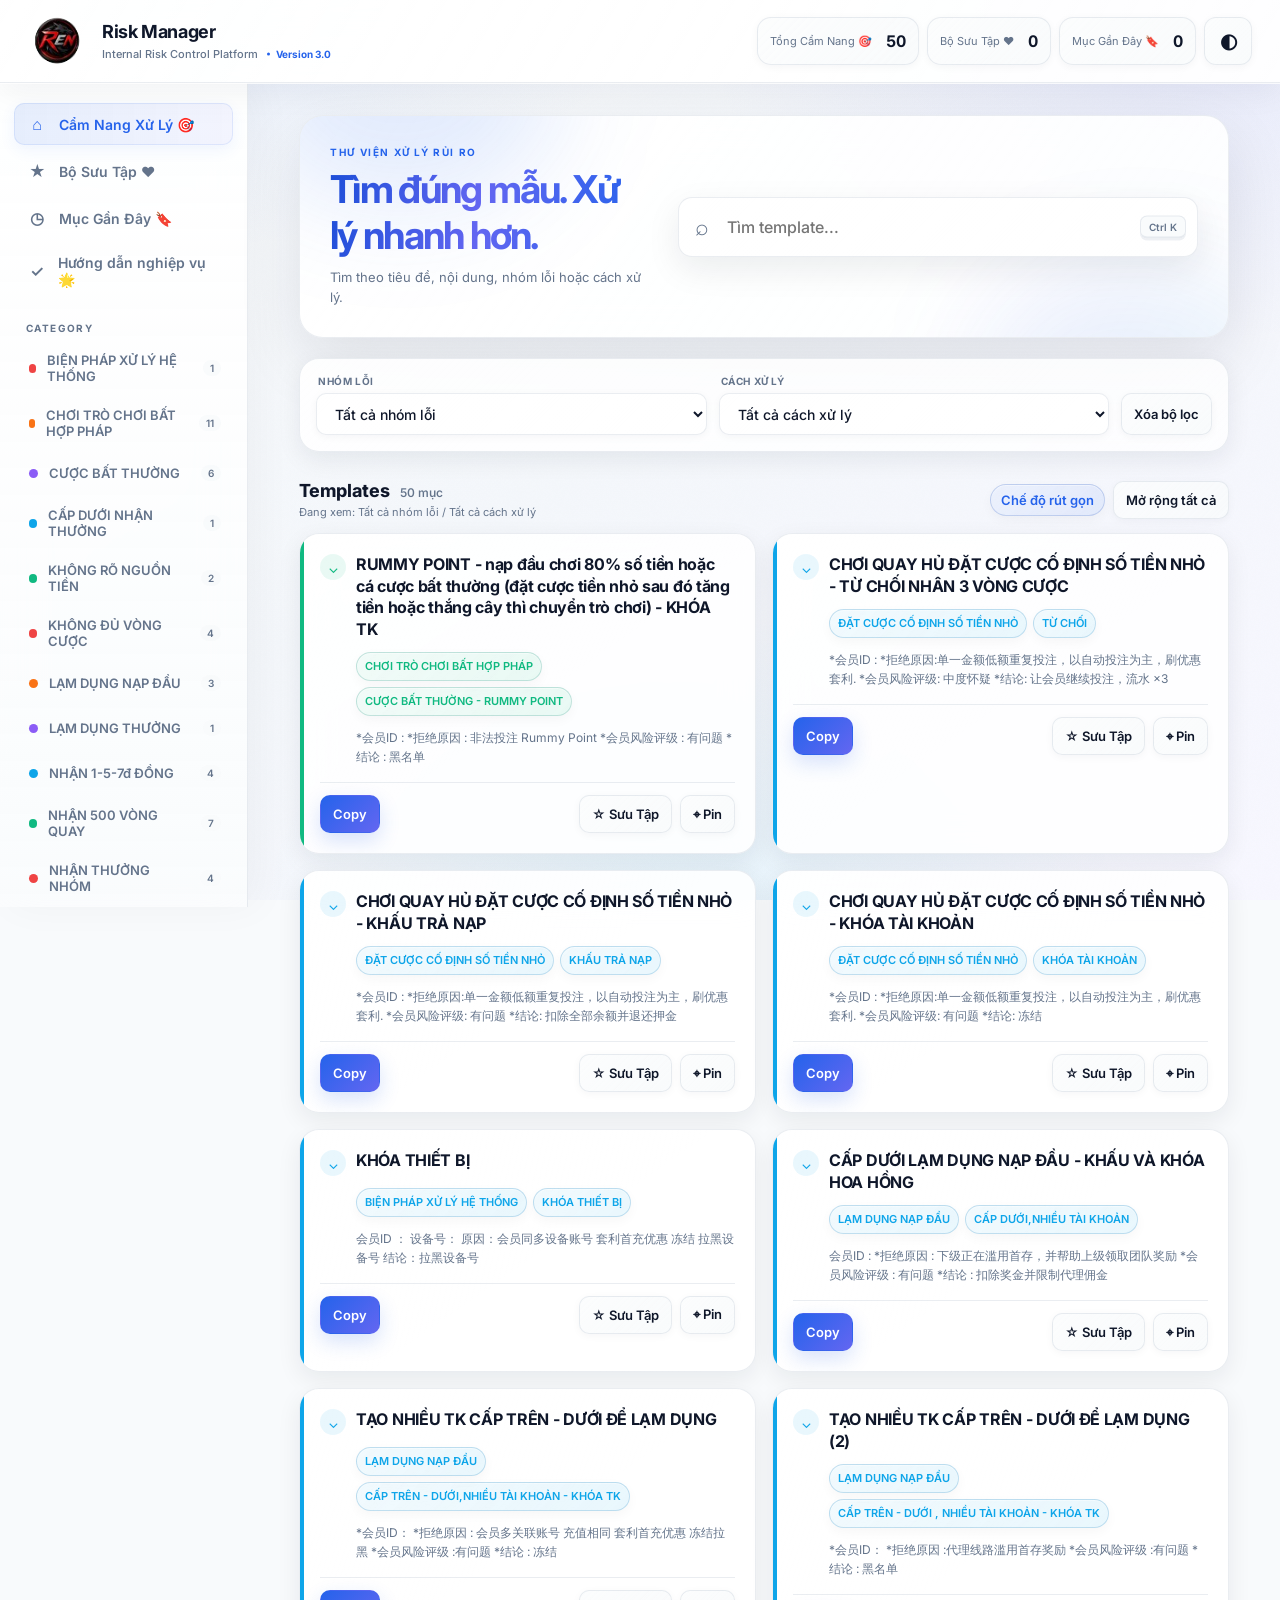
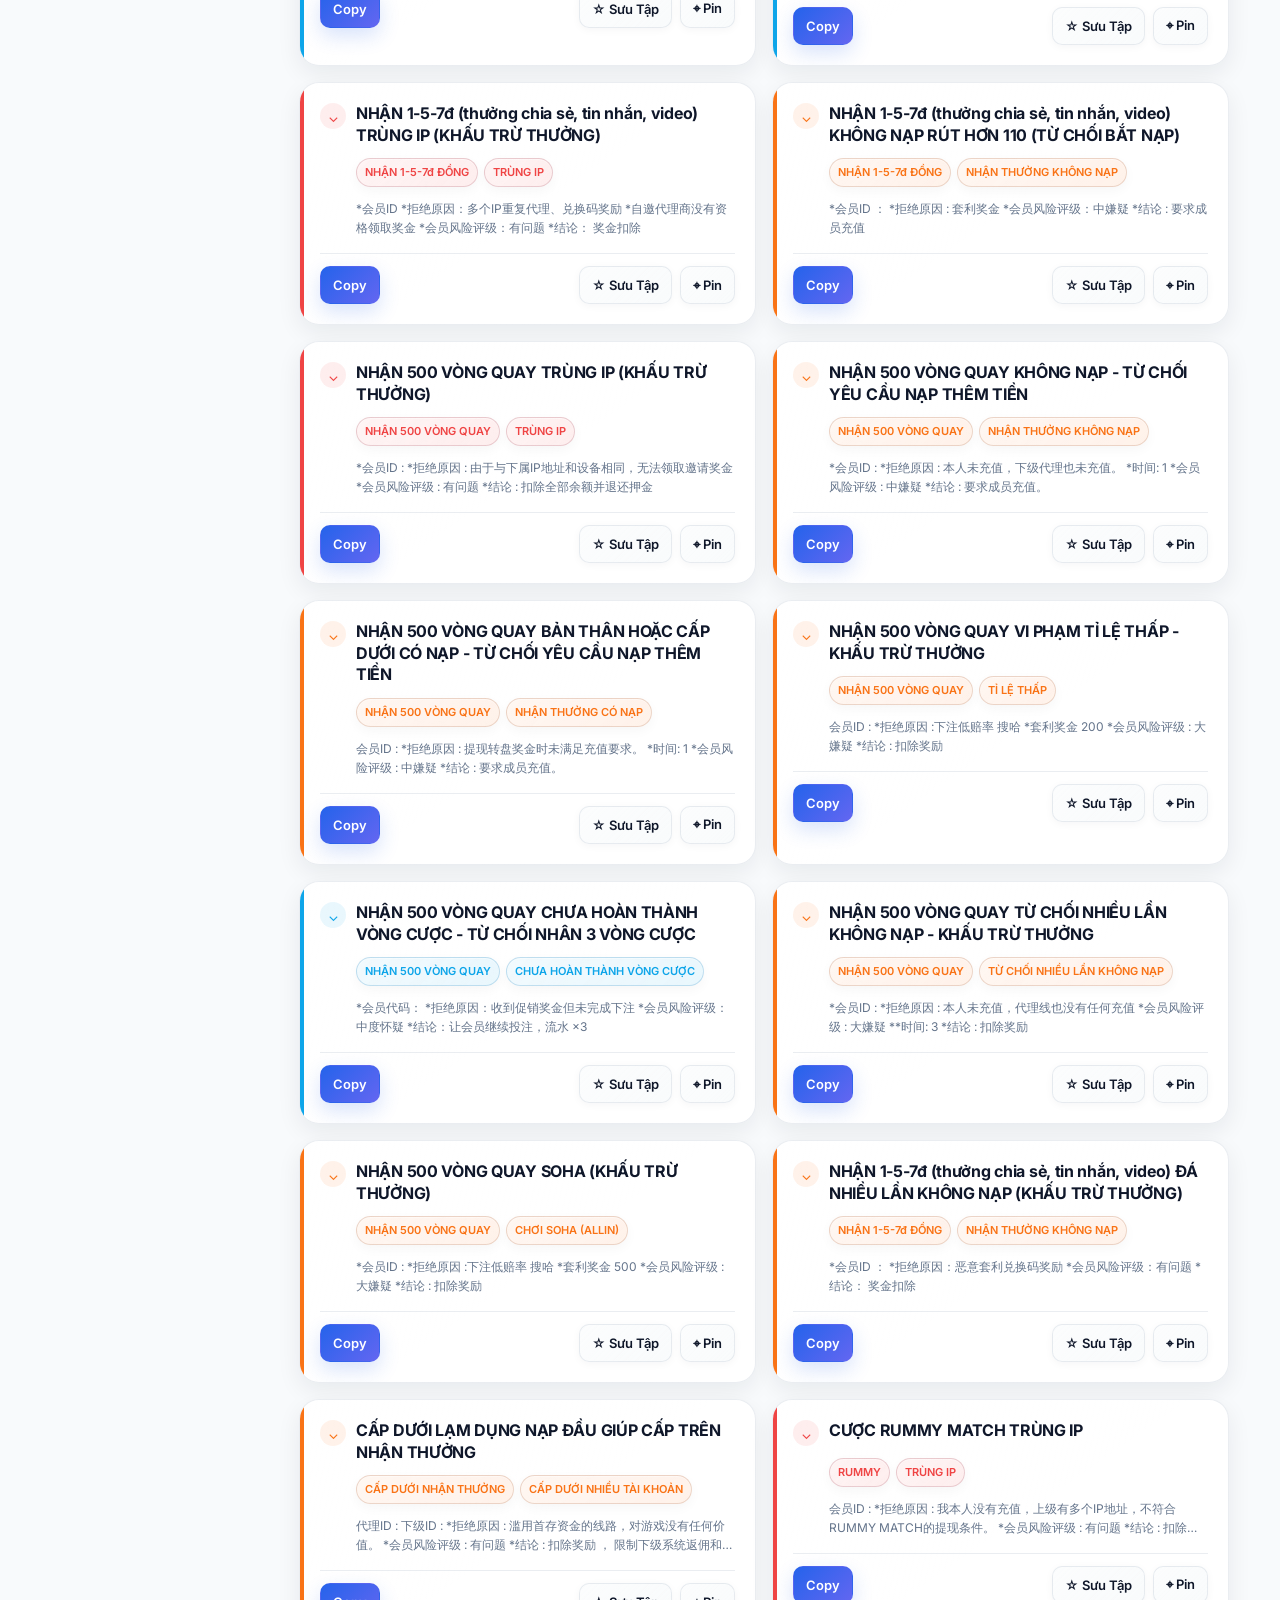
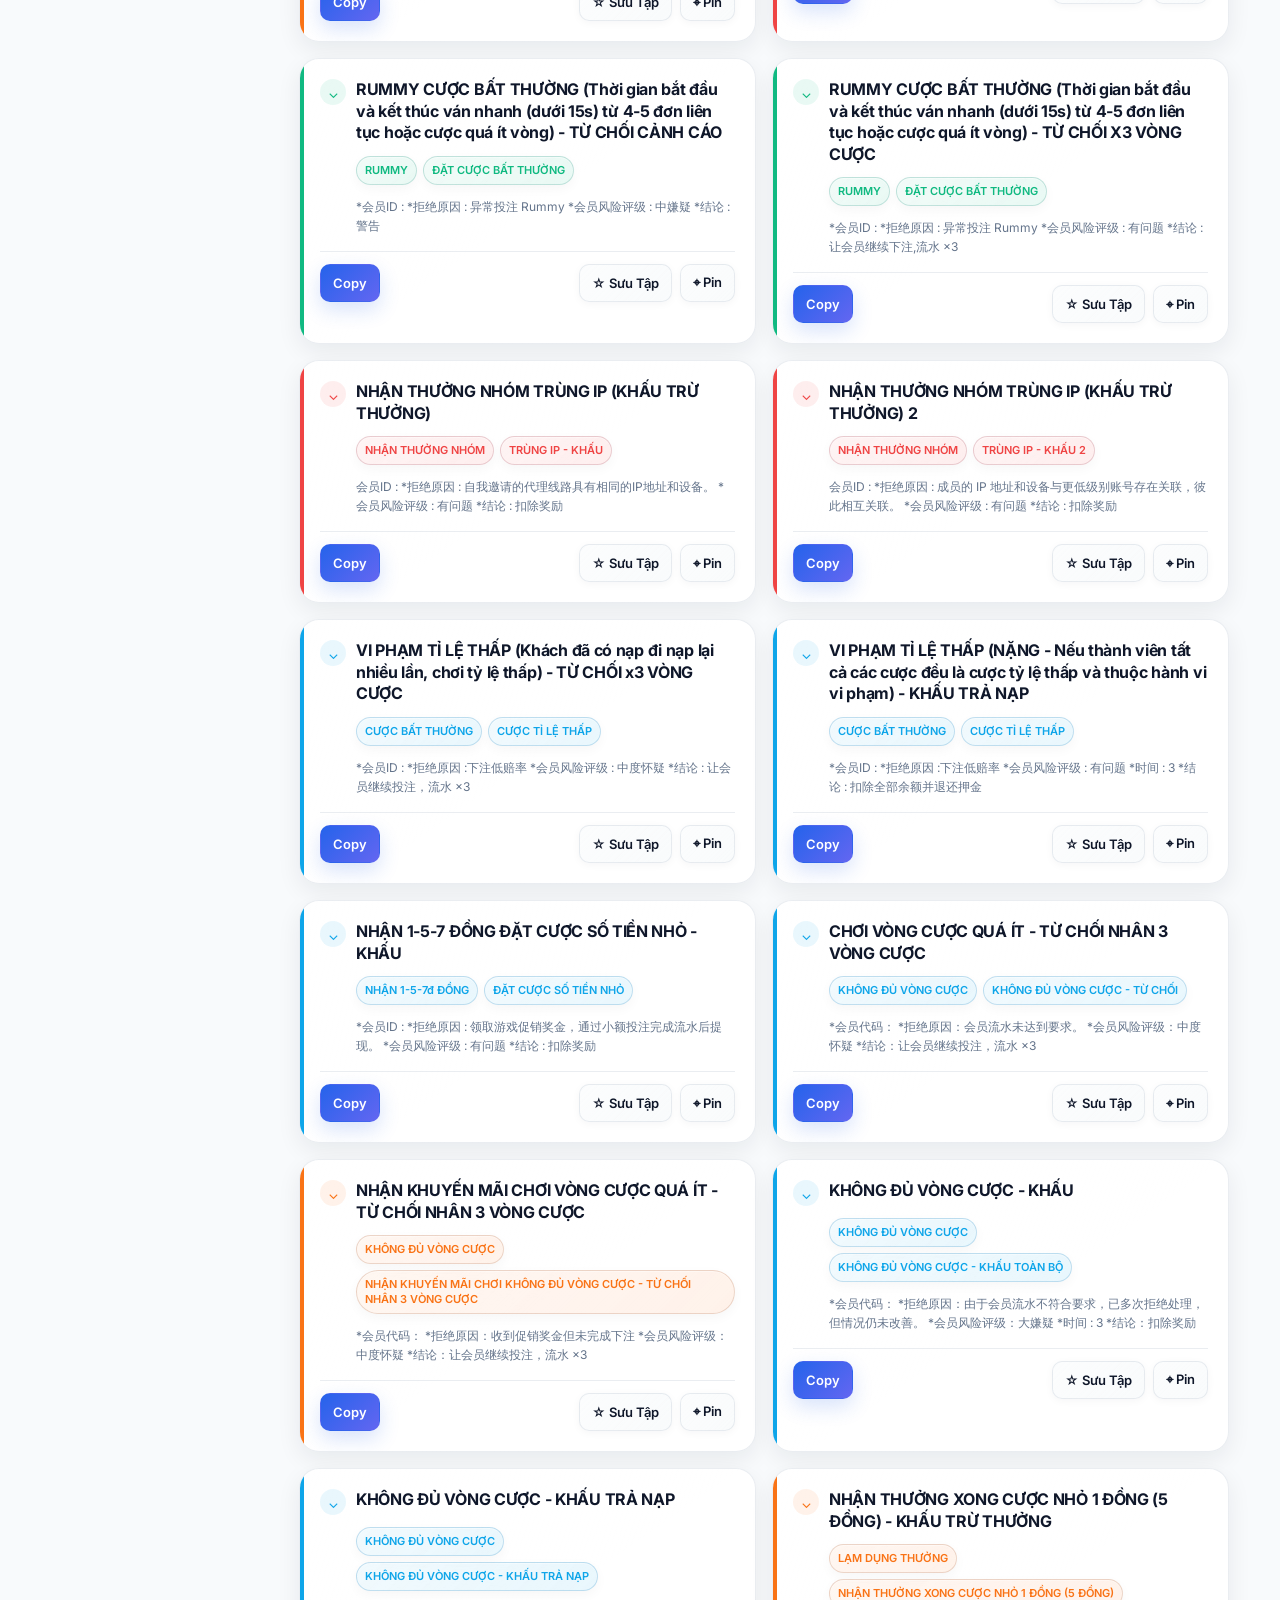
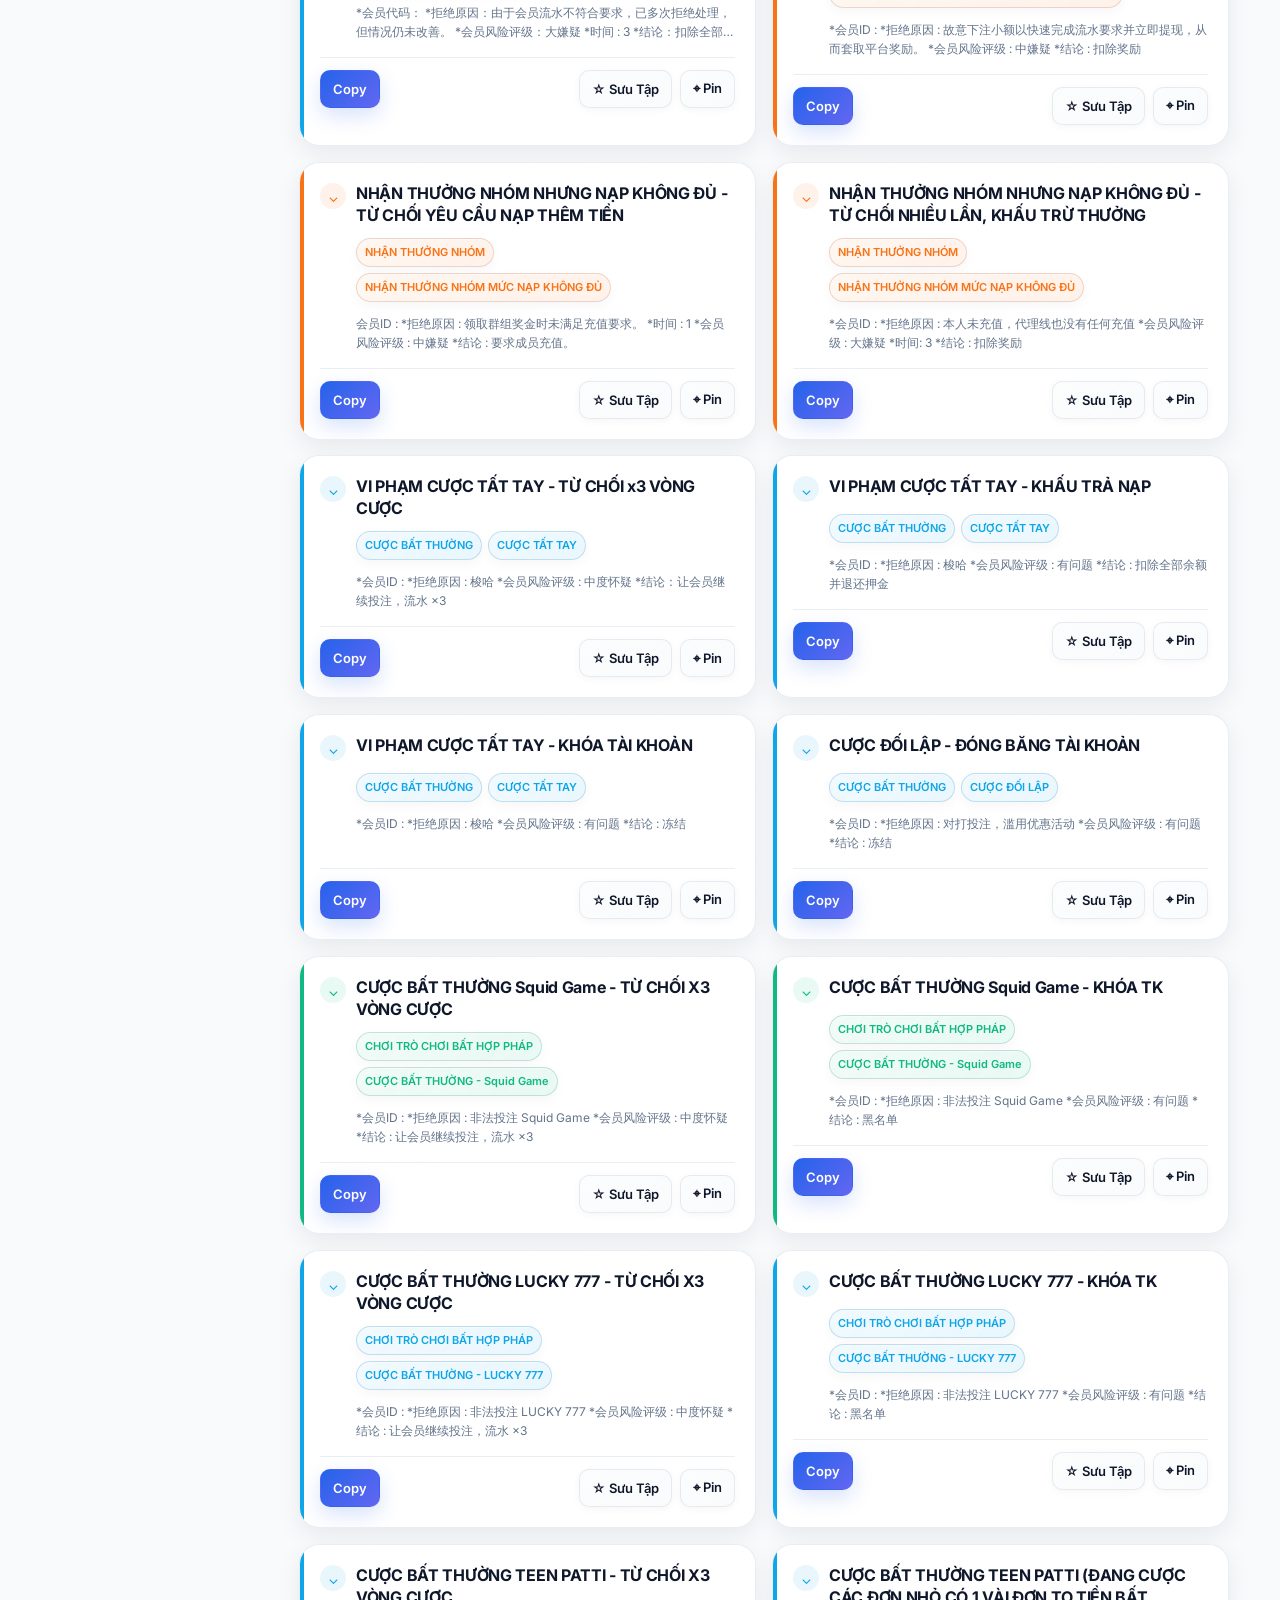
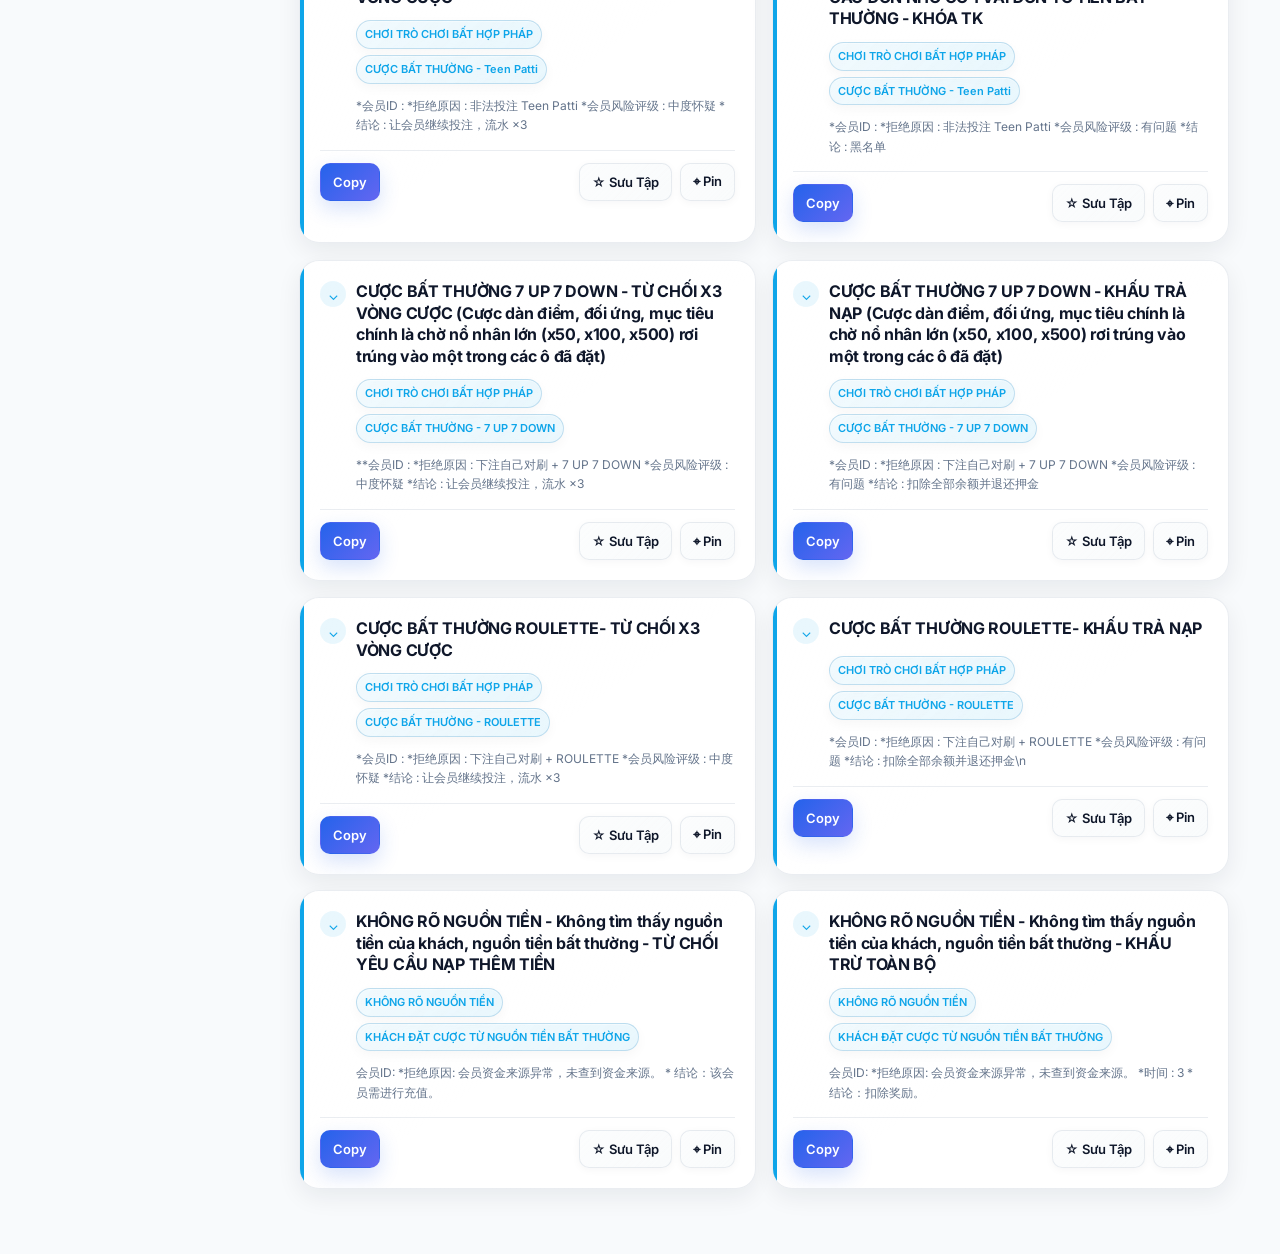
==== commit 23f35819: "Update index.html" ====
--- a/index.html
+++ b/index.html
@@ -1865,9 +1865,9 @@
         </div>
       </div>
       <div class="header-stats" aria-label="Thống kê nhanh">
-        <div class="stat-card"><span>Tổng template</span><strong id="totalBadge">0</strong></div>
-        <div class="stat-card"><span>Favorite</span><strong id="favoriteCount">0</strong></div>
-        <div class="stat-card"><span>Recent</span><strong id="recentCount">0</strong></div>
+        <div class="stat-card"><span>Tổng Cẩm Nang 🎯</span><strong id="totalBadge">0</strong></div>
+        <div class="stat-card"><span>Bộ Sưu Tập ❤️</span><strong id="favoriteCount">0</strong></div>
+        <div class="stat-card"><span>Mục Gần Đây 🔖</span><strong id="recentCount">0</strong></div>
         <button id="themeToggle" class="theme-toggle icon-button" type="button" aria-label="Đổi giao diện">◐</button>
       </div>
     </header>
@@ -1875,10 +1875,10 @@
     <div class="workspace">
       <aside class="sidebar">
         <nav class="side-nav" aria-label="Điều hướng">
-          <button id="tabMain" class="tab-btn active" type="button"><span>⌂</span>Tất cả template</button>
-          <button id="tabMine" class="tab-btn" type="button"><span>★</span>Favorite</button>
-          <button id="tabRecent" class="tab-btn" type="button"><span>◷</span>Recent</button>
-          <button id="tabRules" class="tab-btn" type="button"><span>✓</span>Hướng dẫn nghiệp vụ</button>
+          <button id="tabMain" class="tab-btn active" type="button"><span>⌂</span>Cẩm Nang Xử Lý 🎯</button>
+          <button id="tabMine" class="tab-btn" type="button"><span>★</span>Bộ Sưu Tập ❤️</button>
+          <button id="tabRecent" class="tab-btn" type="button"><span>◷</span>Mục Gần Đây 🔖</button>
+          <button id="tabRules" class="tab-btn" type="button"><span>✓</span>Hướng dẫn nghiệp vụ 🌟</button>
         </nav>
         <div class="sidebar-label">Category</div>
         <div id="categoryList" class="category-list"></div>
@@ -1931,7 +1931,7 @@
         <div id="mineArea" style="display:none;">
           <div class="page-heading"><div><div class="eyebrow">BỘ SƯU TẬP</div><h2>Favorite</h2><p>Nội dung bạn đã lưu để truy cập nhanh.</p></div></div>
           <div class="results-head">
-            <div class="results-title">Danh sách yêu thích</div>
+            <div class="results-title">Danh sách bộ sưu tập</div>
             <div class="view-actions">
               <button id="stickyModeBtn" class="small ghost" type="button">Mở rộng tất cả</button>
               <button id="clearStickyBtn" class="small ghost danger" type="button">Xóa tất cả</button>
@@ -2248,7 +2248,7 @@
     const favoriteBtn = document.createElement('button');
     favoriteBtn.className = 'small ghost';
     favoriteBtn.type = 'button';
-    favoriteBtn.textContent = isStickySaved(item) ? '★ Đã lưu' : '☆ Favorite';
+    favoriteBtn.textContent = isStickySaved(item) ? '★ Đã Sưu Tập' : '☆ Sưu Tập';
     favoriteBtn.addEventListener('click', () => addSticky(item));
 
     actions.appendChild(copyBtn);
@@ -2700,7 +2700,7 @@
     const saveBtn = document.createElement('button');
     saveBtn.className = 'small ghost';
     saveBtn.type = 'button';
-    saveBtn.textContent = isStickySaved(item) ? '★ Đã lưu' : '☆ Favorite';
+    saveBtn.textContent = isStickySaved(item) ? '★ Đã Sưu Tập' : '☆ Sưu Tập';
     saveBtn.addEventListener('click', (e) => {
       e.stopPropagation();
       addSticky(item);
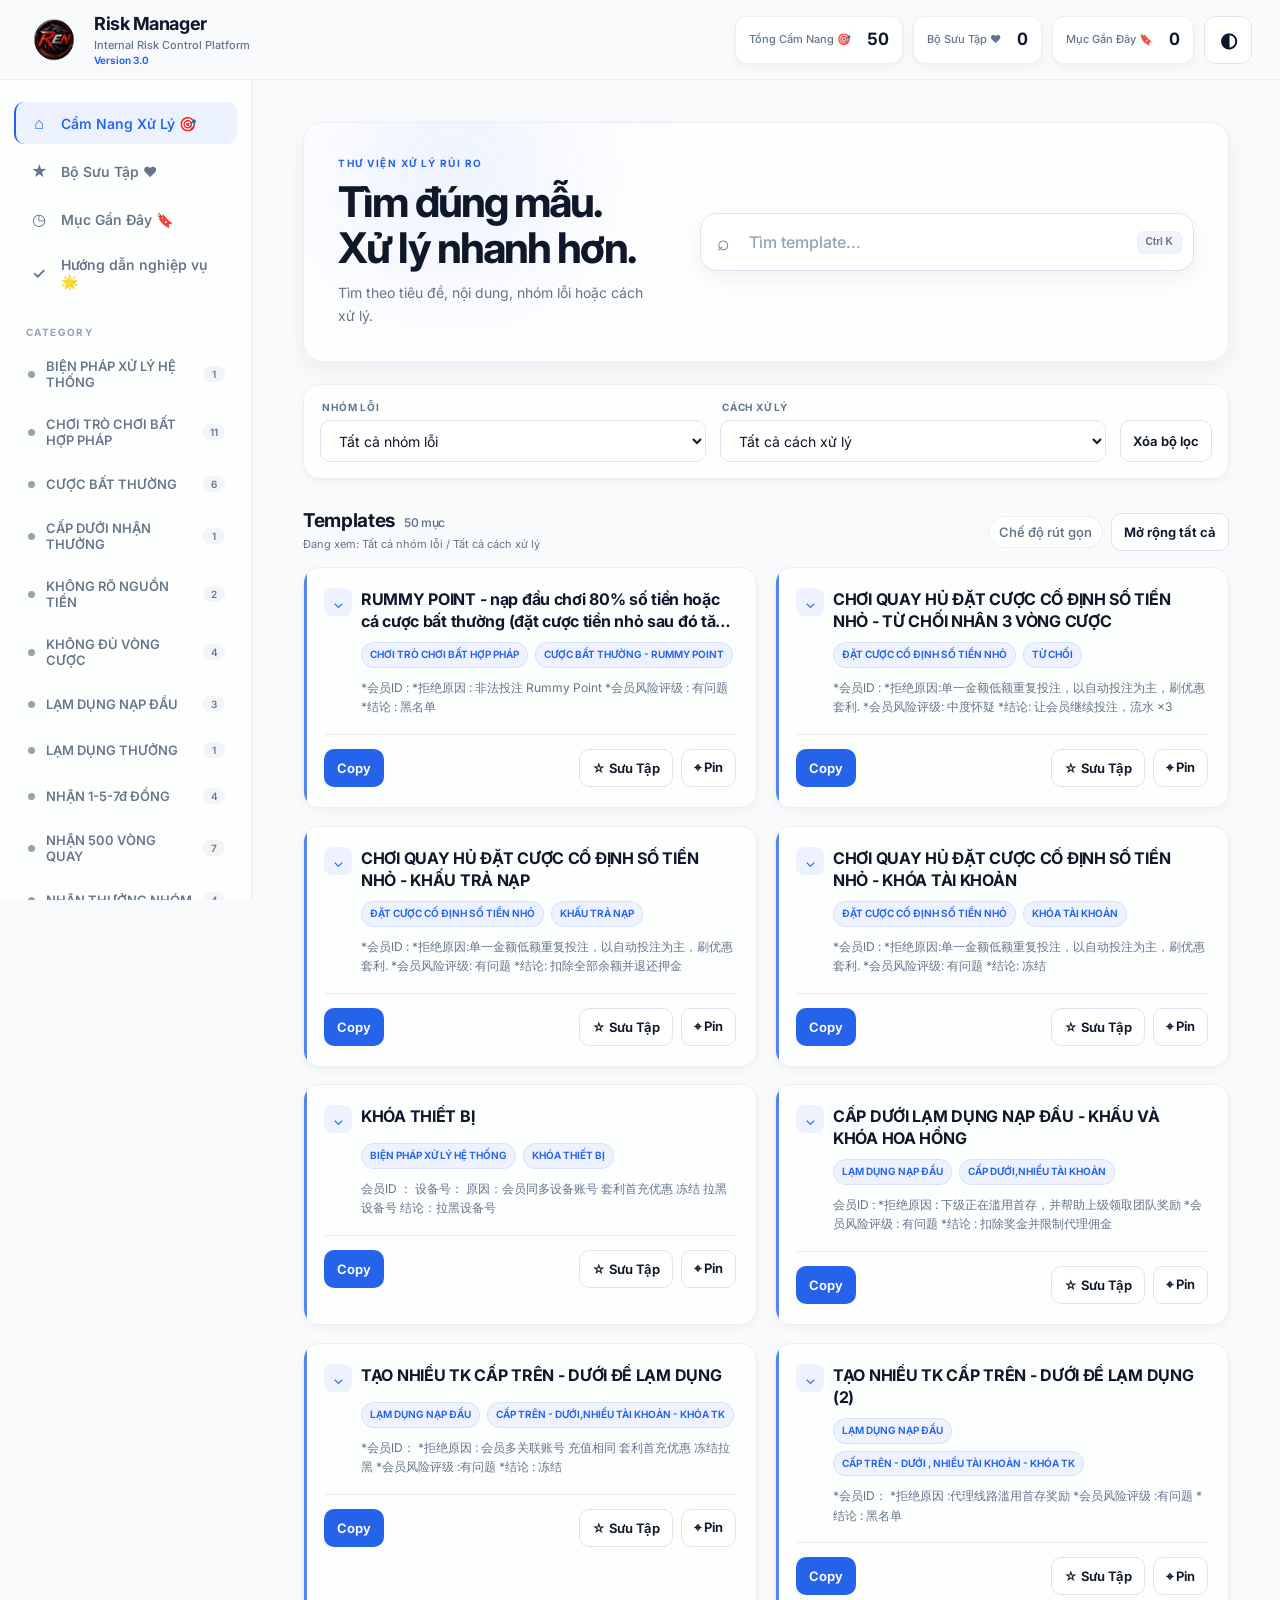
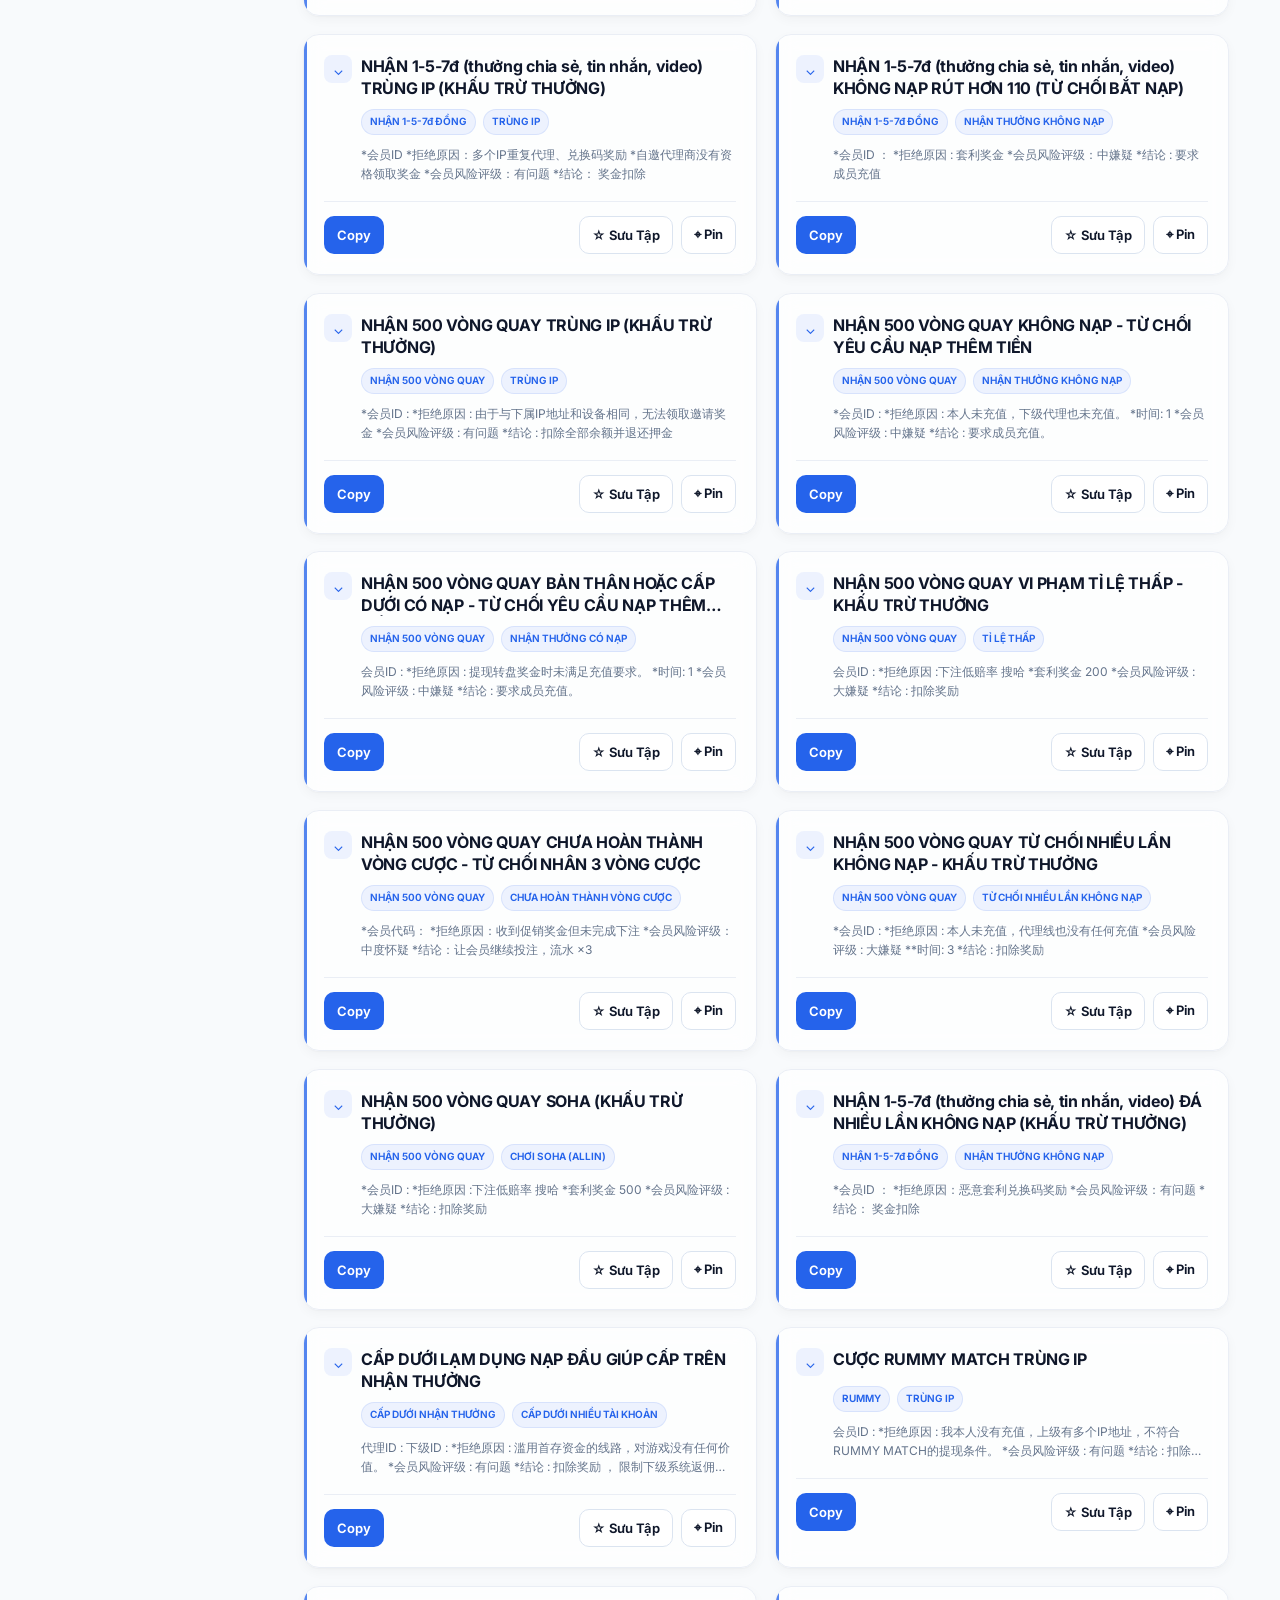
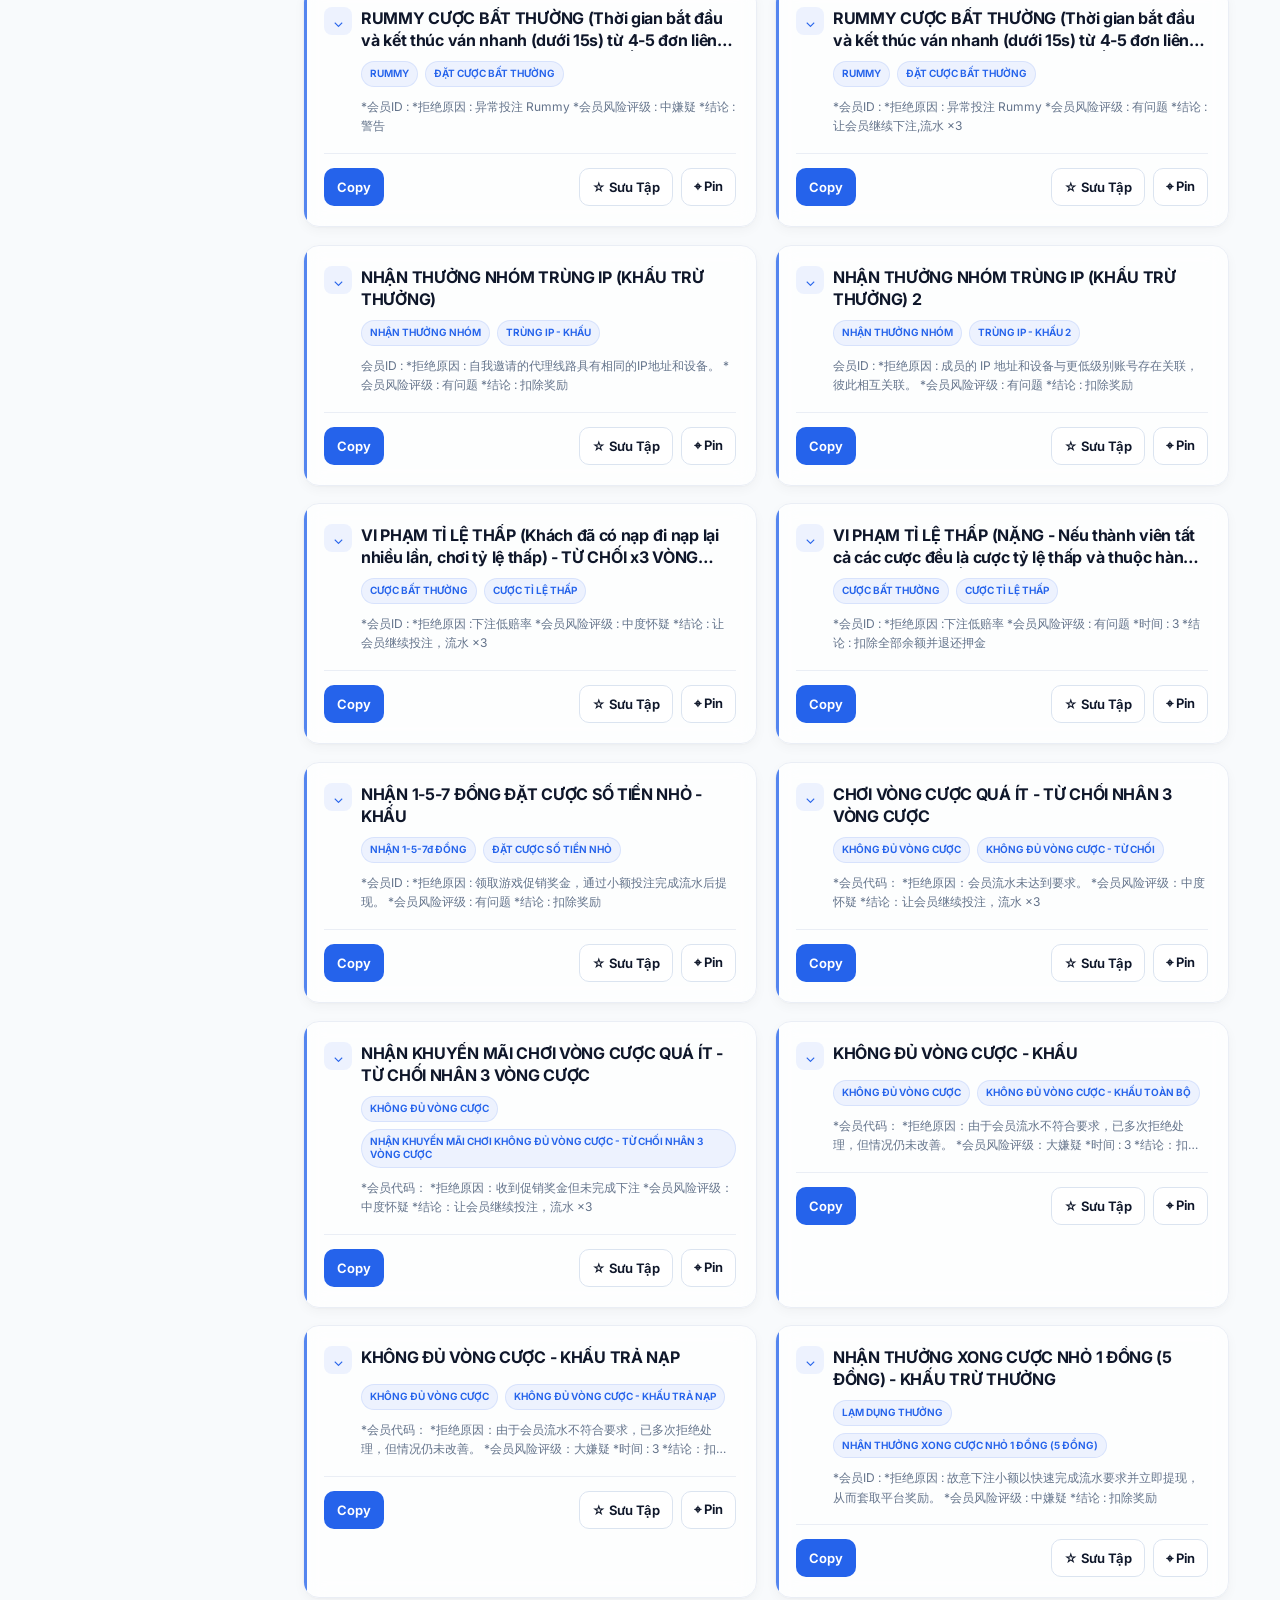
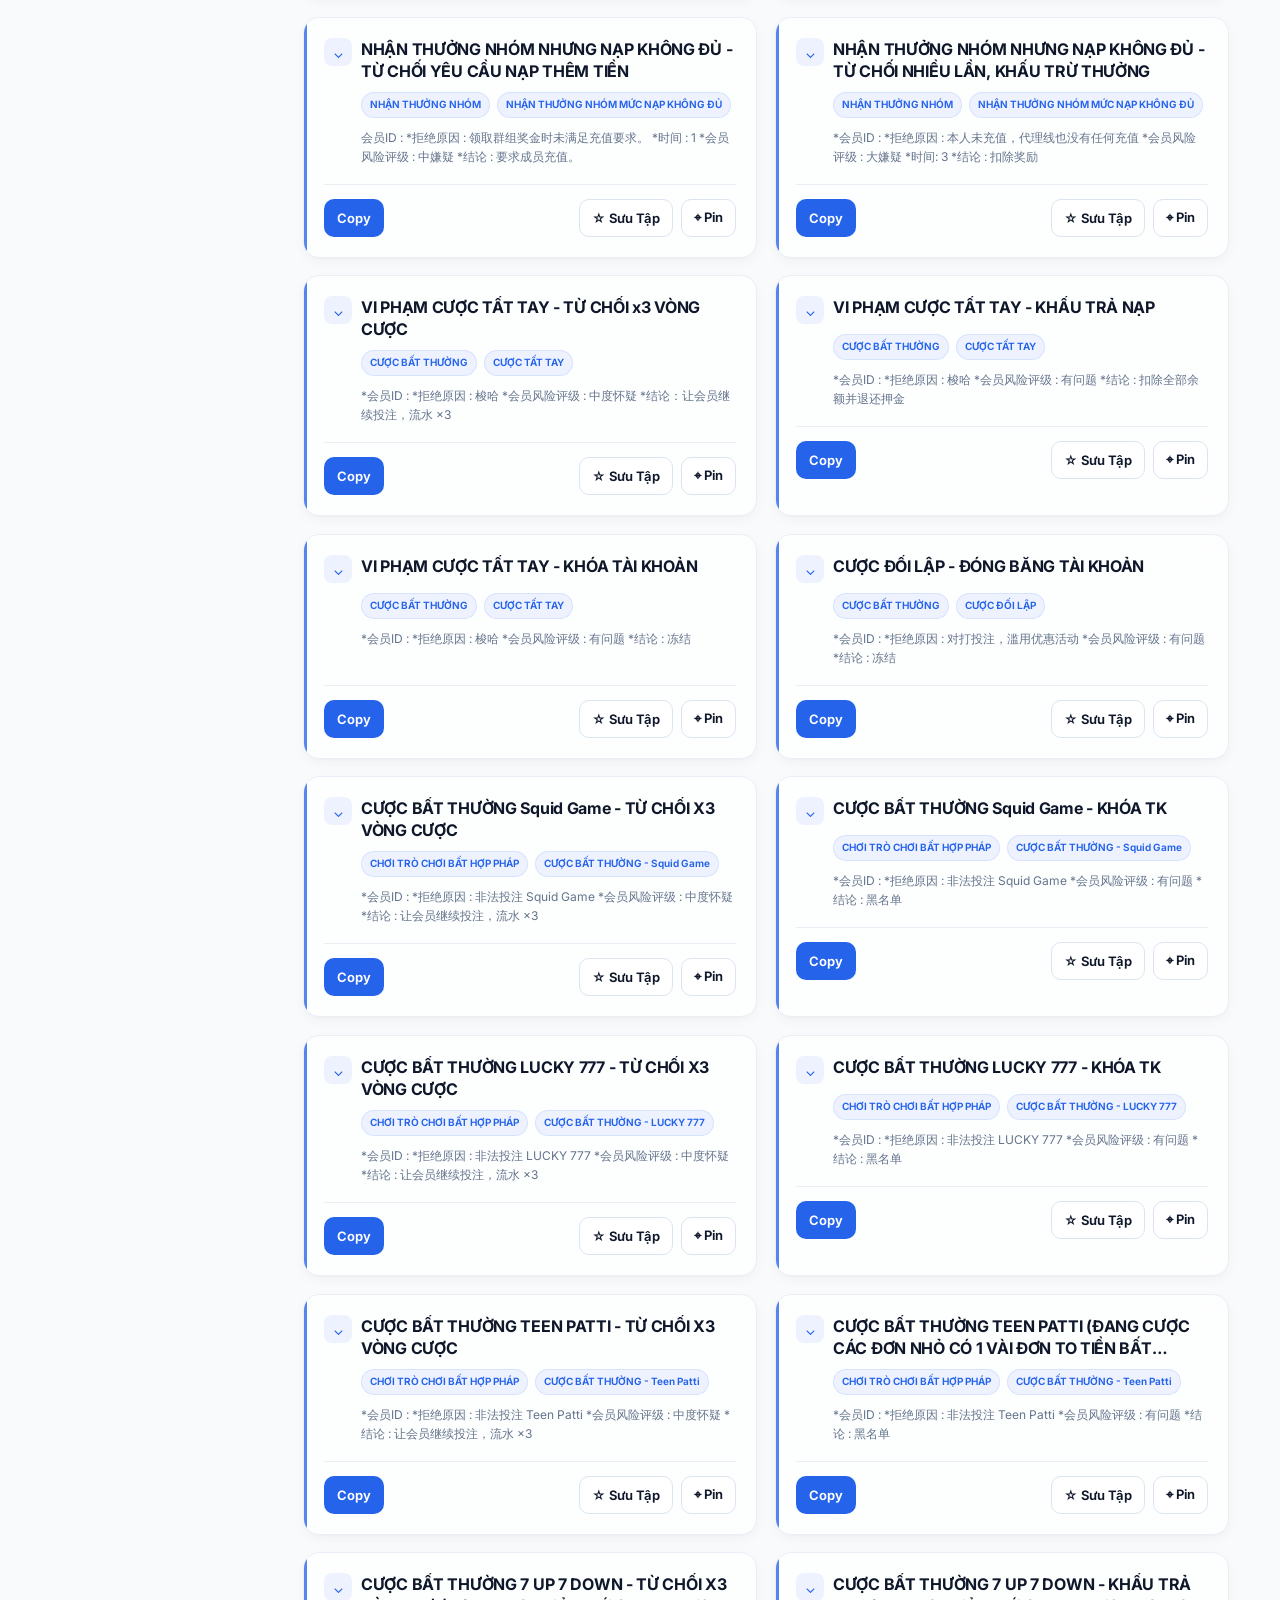
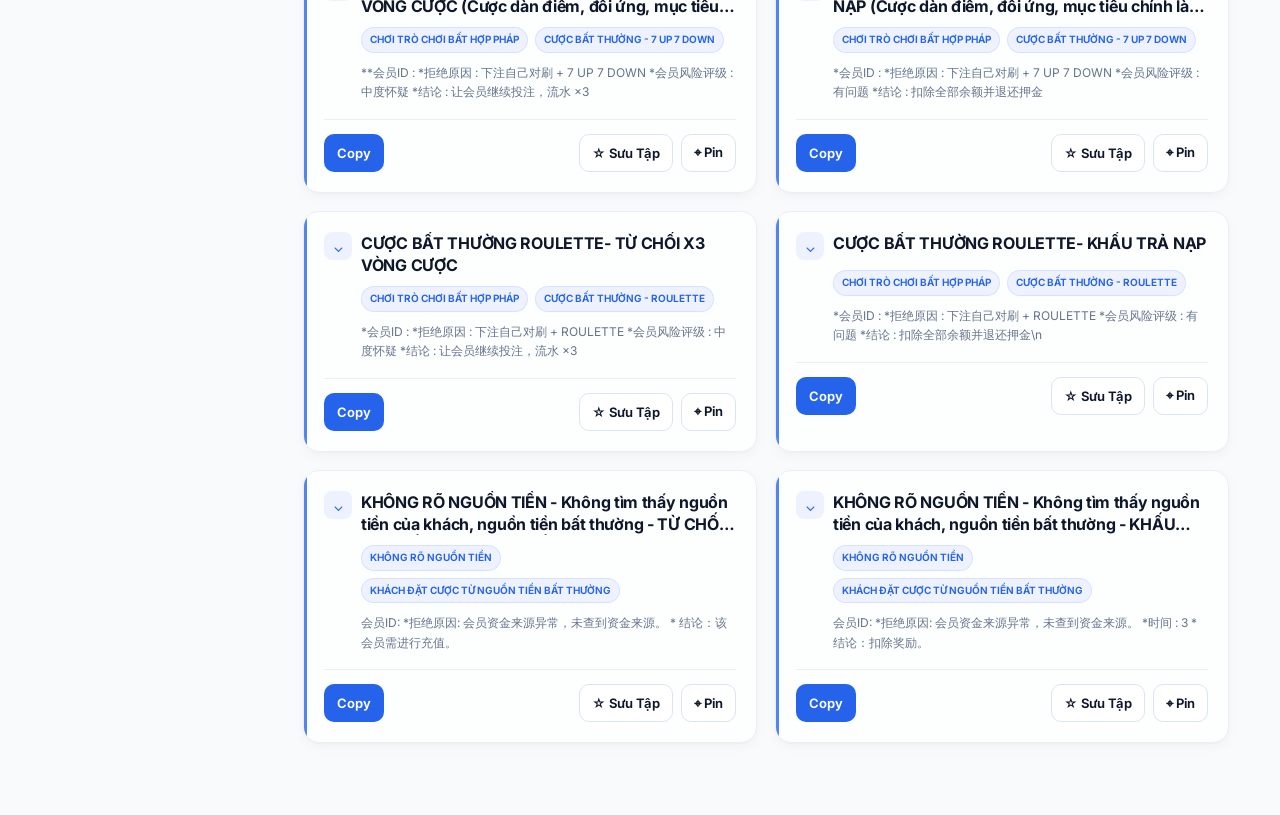
==== commit bbf54cb5: "Update index.html" ====
--- a/index.html
+++ b/index.html
@@ -1845,6 +1845,1053 @@
     @media (prefers-reduced-motion: reduce) {
       .grid > .card {
         animation-delay: 0ms !important;
+      }
+    }
+
+    /* =========================================================
+       APPLE + LINEAR UI SYSTEM
+       Presentation-only overrides. Existing DOM contracts remain.
+       ========================================================= */
+    :root {
+      --ui-primary: #2563eb;
+      --ui-primary-hover: #1d4ed8;
+      --ui-bg: #f8fafc;
+      --ui-surface: rgba(255, 255, 255, .78);
+      --ui-surface-solid: #ffffff;
+      --ui-surface-muted: #f1f5f9;
+      --ui-text: #0f172a;
+      --ui-muted: #64748b;
+      --ui-faint: #94a3b8;
+      --ui-border: #eaeef5;
+      --ui-border-strong: #dbe4f0;
+      --ui-blue-soft: rgba(37, 99, 235, .08);
+      --ui-shadow-xs: 0 1px 2px rgba(15, 23, 42, .03), 0 4px 12px rgba(15, 23, 42, .035);
+      --ui-shadow-sm: 0 8px 24px rgba(15, 23, 42, .06);
+      --ui-shadow-hover: 0 14px 32px rgba(37, 99, 235, .10);
+      --ui-ease: cubic-bezier(.2, .8, .2, 1);
+      --ui-speed: 200ms;
+      --sidebar-width: 252px;
+
+      --bg: var(--ui-bg);
+      --bg-soft: var(--ui-surface-solid);
+      --panel: var(--ui-surface);
+      --panel-2: var(--ui-surface-muted);
+      --text: var(--ui-text);
+      --muted: var(--ui-muted);
+      --border: var(--ui-border);
+      --border-2: var(--ui-border-strong);
+      --accent: var(--ui-primary);
+      --accent-2: var(--ui-primary-hover);
+      --accent-soft: var(--ui-blue-soft);
+      --card-bg: var(--ui-surface);
+      --block-bg: rgba(248, 250, 252, .84);
+      --shadow: var(--ui-shadow-sm);
+      --shadow-strong: var(--ui-shadow-hover);
+    }
+
+    [data-theme="dark"] {
+      --ui-bg: #0b1220;
+      --ui-surface: rgba(15, 23, 42, .82);
+      --ui-surface-solid: #111c2f;
+      --ui-surface-muted: #172337;
+      --ui-text: #f1f5f9;
+      --ui-muted: #a3afc2;
+      --ui-faint: #718096;
+      --ui-border: rgba(148, 163, 184, .14);
+      --ui-border-strong: rgba(96, 165, 250, .28);
+      --ui-blue-soft: rgba(96, 165, 250, .10);
+      --ui-shadow-xs: 0 1px 2px rgba(0, 0, 0, .12), 0 5px 14px rgba(0, 0, 0, .14);
+      --ui-shadow-sm: 0 10px 26px rgba(0, 0, 0, .18);
+      --ui-shadow-hover: 0 16px 36px rgba(2, 6, 23, .28);
+
+      --bg: var(--ui-bg);
+      --bg-soft: var(--ui-surface-solid);
+      --panel: var(--ui-surface);
+      --panel-2: var(--ui-surface-muted);
+      --text: var(--ui-text);
+      --muted: var(--ui-muted);
+      --border: var(--ui-border);
+      --border-2: var(--ui-border-strong);
+      --accent: #60a5fa;
+      --accent-2: #93c5fd;
+      --accent-soft: var(--ui-blue-soft);
+      --card-bg: var(--ui-surface);
+      --block-bg: rgba(11, 18, 32, .58);
+    }
+
+    html {
+      color-scheme: light;
+      background: var(--ui-bg);
+    }
+
+    html[data-theme="dark"] { color-scheme: dark; }
+
+    body {
+      position: relative;
+      display: block;
+      margin: 0;
+      padding: 0;
+      overflow-x: hidden;
+      color: var(--ui-text);
+      background: var(--ui-bg);
+      font-family: -apple-system, BlinkMacSystemFont, "SF Pro Display", "SF Pro Text",
+        "Segoe UI", Inter, Roboto, Helvetica, Arial, sans-serif;
+      font-size: 14px;
+      -webkit-font-smoothing: antialiased;
+      text-rendering: optimizeLegibility;
+    }
+
+    body::before { display: none; }
+
+    *, *::before, *::after {
+      scrollbar-color: rgba(100, 116, 139, .32) transparent;
+    }
+
+    button,
+    input,
+    select {
+      font: inherit;
+    }
+
+    button,
+    .tab-btn,
+    .category-button,
+    .card-top,
+    .sticky-item-head {
+      cursor: pointer;
+    }
+
+    .app-shell {
+      min-height: 100vh;
+      background: transparent;
+    }
+
+    /* Header */
+    .app-header {
+      position: sticky;
+      top: 0;
+      z-index: 100;
+      min-height: 80px;
+      display: flex;
+      align-items: center;
+      justify-content: space-between;
+      gap: 28px;
+      padding: 12px 28px;
+      border: 0;
+      border-bottom: 1px solid var(--ui-border);
+      background: rgba(248, 250, 252, .88);
+      box-shadow: 0 1px 0 rgba(15, 23, 42, .02);
+      backdrop-filter: blur(12px);
+      -webkit-backdrop-filter: blur(12px);
+    }
+
+    [data-theme="dark"] .app-header {
+      background: rgba(11, 18, 32, .88);
+      box-shadow: 0 1px 0 rgba(255, 255, 255, .015);
+    }
+
+    .brand {
+      min-width: 300px;
+      display: flex;
+      flex-flow: row nowrap;
+      align-items: center;
+      gap: 14px;
+    }
+
+    .brand-logo {
+      width: 52px;
+      height: 52px;
+      flex: 0 0 52px;
+      display: flex;
+      align-items: center;
+      justify-content: center;
+      overflow: hidden;
+      border: 0;
+      border-radius: 0;
+      background: transparent;
+      box-shadow: none;
+    }
+
+    .brand-logo img {
+      width: 52px;
+      height: 52px;
+      display: block;
+      object-fit: contain;
+    }
+
+    .brand-copy {
+      min-width: 0;
+      min-height: 52px;
+      display: flex;
+      flex-direction: column;
+      justify-content: center;
+    }
+
+    .brand-title {
+      color: var(--ui-text);
+      font-size: 18px;
+      font-weight: 700;
+      line-height: 1.2;
+      letter-spacing: -.025em;
+    }
+
+    .brand-meta {
+      display: flex;
+      flex-direction: column;
+      align-items: flex-start;
+      gap: 2px;
+      margin-top: 4px;
+      line-height: 1.2;
+    }
+
+    .brand-subtitle {
+      color: var(--ui-muted);
+      font-size: 11px;
+      font-weight: 500;
+    }
+
+    .brand-release {
+      padding: 0;
+      color: var(--accent);
+      font-size: 10px;
+      font-weight: 650;
+    }
+
+    .brand-release::before { display: none; }
+
+    .header-stats {
+      min-height: 48px;
+      display: flex;
+      align-items: stretch;
+      justify-content: flex-end;
+      gap: 10px;
+    }
+
+    .stat-card {
+      min-width: 116px;
+      min-height: 48px;
+      display: flex;
+      align-items: center;
+      justify-content: space-between;
+      gap: 16px;
+      padding: 10px 13px;
+      border: 1px solid var(--ui-border);
+      border-radius: 12px;
+      background: var(--ui-surface-solid);
+      box-shadow: var(--ui-shadow-xs);
+      backdrop-filter: none;
+      transition:
+        transform var(--ui-speed) var(--ui-ease),
+        border-color var(--ui-speed) var(--ui-ease),
+        box-shadow var(--ui-speed) var(--ui-ease);
+    }
+
+    [data-theme="dark"] .stat-card { background: var(--ui-surface-solid); }
+
+    .stat-card:hover {
+      transform: translateY(-2px);
+      border-color: rgba(37, 99, 235, .22);
+      box-shadow: var(--ui-shadow-sm);
+    }
+
+    .stat-card span {
+      color: var(--ui-muted);
+      font-size: 11px;
+      font-weight: 500;
+      line-height: 1.2;
+    }
+
+    .stat-card strong {
+      color: var(--ui-text);
+      font-size: 17px;
+      font-weight: 700;
+      font-variant-numeric: tabular-nums;
+    }
+
+    .app-header .icon-button {
+      width: 48px;
+      height: 48px;
+      min-width: 48px;
+      min-height: 48px;
+      padding: 0;
+      border-radius: 12px;
+    }
+
+    /* Workspace and sidebar */
+    .workspace {
+      display: grid;
+      grid-template-columns: var(--sidebar-width) minmax(0, 1fr);
+    }
+
+    .sidebar {
+      position: sticky;
+      top: 80px;
+      height: calc(100vh - 80px);
+      overflow-y: auto;
+      padding: 22px 14px 28px;
+      border: 0;
+      border-right: 1px solid var(--ui-border);
+      background: rgba(255, 255, 255, .72);
+      box-shadow: none;
+      backdrop-filter: blur(12px);
+      -webkit-backdrop-filter: blur(12px);
+    }
+
+    [data-theme="dark"] .sidebar { background: rgba(15, 23, 42, .70); }
+
+    .side-nav,
+    .category-list {
+      display: grid;
+      gap: 6px;
+    }
+
+    .sidebar .tab-btn,
+    .category-button {
+      position: relative;
+      width: 100%;
+      min-height: 42px;
+      display: flex;
+      align-items: center;
+      gap: 11px;
+      padding: 10px 12px;
+      overflow: hidden;
+      border: 0;
+      border-left: 2px solid transparent;
+      border-radius: 10px;
+      color: var(--ui-muted);
+      background: transparent;
+      box-shadow: none;
+      text-align: left;
+      font-weight: 570;
+      transition:
+        transform var(--ui-speed) var(--ui-ease),
+        color var(--ui-speed) var(--ui-ease),
+        border-color var(--ui-speed) var(--ui-ease),
+        background-color var(--ui-speed) var(--ui-ease);
+    }
+
+    .sidebar .tab-btn:hover,
+    .category-button:hover {
+      color: var(--ui-text);
+      border-left-color: rgba(37, 99, 235, .44);
+      background: rgba(37, 99, 235, .055);
+      box-shadow: none;
+      transform: translateX(2px);
+    }
+
+    .sidebar .tab-btn.active,
+    .category-button.active {
+      color: var(--accent);
+      border-left-color: var(--accent);
+      background: var(--ui-blue-soft);
+      box-shadow: none;
+      transform: none;
+    }
+
+    .sidebar-label {
+      margin: 26px 12px 10px;
+      color: var(--ui-faint);
+      font-size: 10px;
+      font-weight: 700;
+      letter-spacing: .14em;
+      text-transform: uppercase;
+    }
+
+    .category-button {
+      min-height: 40px;
+      font-size: 13px;
+    }
+
+    .category-dot,
+    .category-button:nth-child(n) .category-dot {
+      width: 7px;
+      height: 7px;
+      flex: 0 0 7px;
+      border-radius: 999px;
+      background: #94a3b8;
+    }
+
+    .category-button.active .category-dot { background: var(--accent); }
+
+    .category-button .category-count {
+      margin-left: auto;
+      min-width: 22px;
+      padding: 2px 7px;
+      border-radius: 999px;
+      color: var(--ui-muted);
+      background: rgba(148, 163, 184, .11);
+      font-size: 10px;
+      text-align: center;
+    }
+
+    .sidebar-tip {
+      margin: 28px 4px 0;
+      padding: 12px;
+      border: 1px solid var(--ui-border);
+      border-radius: 12px;
+      color: var(--ui-muted);
+      background: transparent;
+      box-shadow: none;
+    }
+
+    /* Main, hero and search */
+    .main-content {
+      width: 100%;
+      max-width: 1540px;
+      min-width: 0;
+      padding: 42px clamp(24px, 4vw, 64px) 72px;
+    }
+
+    .hero {
+      position: relative;
+      isolation: isolate;
+      overflow: hidden;
+      display: grid;
+      grid-template-columns: minmax(280px, .78fr) minmax(380px, 1.22fr);
+      align-items: center;
+      gap: 46px;
+      margin-bottom: 22px;
+      padding: 34px;
+      border: 1px solid var(--ui-border);
+      border-radius: 20px;
+      background: var(--ui-surface);
+      box-shadow: var(--ui-shadow-sm);
+      backdrop-filter: blur(10px);
+      -webkit-backdrop-filter: blur(10px);
+    }
+
+    .hero::before {
+      content: "";
+      position: absolute;
+      z-index: -1;
+      top: -80px;
+      left: -60px;
+      width: 420px;
+      height: 260px;
+      background: radial-gradient(circle, rgba(37, 99, 235, .10), transparent 68%);
+      pointer-events: none;
+    }
+
+    .hero::after { display: none; }
+
+    .hero h1 {
+      max-width: 620px;
+      margin: 0;
+      color: var(--ui-text);
+      background: none;
+      -webkit-background-clip: border-box;
+      background-clip: border-box;
+      -webkit-text-fill-color: currentColor;
+      font-size: clamp(30px, 3.3vw, 48px);
+      font-weight: 720;
+      line-height: 1.08;
+      letter-spacing: -.045em;
+    }
+
+    .eyebrow {
+      margin-bottom: 10px;
+      color: var(--accent);
+      font-size: 10px;
+      font-weight: 700;
+      letter-spacing: .15em;
+    }
+
+    .lead {
+      max-width: 560px;
+      margin: 12px 0 0;
+      color: var(--ui-muted);
+      font-size: 14px;
+      line-height: 1.6;
+    }
+
+    .search-wrap {
+      position: relative;
+      min-width: 0;
+    }
+
+    .search-wrap input {
+      width: 100%;
+      height: 58px;
+      padding: 0 86px 0 48px;
+      border: 1px solid var(--ui-border-strong);
+      border-radius: 16px;
+      color: var(--ui-text);
+      background: var(--ui-surface-solid);
+      box-shadow: var(--ui-shadow-sm);
+      font-size: 16px;
+      font-weight: 500;
+      outline: 0;
+      transition:
+        border-color var(--ui-speed) var(--ui-ease),
+        box-shadow var(--ui-speed) var(--ui-ease);
+    }
+
+    .search-wrap input::placeholder { color: var(--ui-faint); }
+
+    .search-wrap input:focus {
+      border-color: rgba(37, 99, 235, .65);
+      background: var(--ui-surface-solid);
+      box-shadow: 0 0 0 4px var(--ui-blue-soft), var(--ui-shadow-sm);
+      transform: none;
+    }
+
+    .search-icon {
+      position: absolute;
+      z-index: 2;
+      top: 50%;
+      left: 17px;
+      color: var(--ui-muted);
+      font-size: 21px;
+      transform: translateY(-50%);
+    }
+
+    kbd {
+      position: absolute;
+      top: 50%;
+      right: 12px;
+      padding: 5px 8px;
+      border: 1px solid var(--ui-border);
+      border-radius: 7px;
+      color: var(--ui-muted);
+      background: var(--ui-surface-muted);
+      box-shadow: 0 1px 1px rgba(15, 23, 42, .06);
+      font: 600 10px/1 -apple-system, BlinkMacSystemFont, "Segoe UI", sans-serif;
+      transform: translateY(-50%);
+    }
+
+    /* Filters and controls */
+    .filter-bar {
+      display: grid;
+      grid-template-columns: minmax(190px, 1fr) minmax(190px, 1fr) auto;
+      align-items: end;
+      gap: 14px;
+      margin-bottom: 30px;
+      padding: 16px;
+      border: 1px solid var(--ui-border);
+      border-radius: 16px;
+      background: var(--ui-surface);
+      box-shadow: var(--ui-shadow-xs);
+      backdrop-filter: blur(10px);
+      -webkit-backdrop-filter: blur(10px);
+    }
+
+    .field label {
+      margin: 0 0 7px 2px;
+      color: var(--ui-muted);
+      font-size: 10px;
+      font-weight: 700;
+      letter-spacing: .08em;
+      text-transform: uppercase;
+    }
+
+    input,
+    select {
+      height: 42px;
+      border: 1px solid var(--ui-border-strong);
+      border-radius: 10px;
+      color: var(--ui-text);
+      background: var(--ui-surface-solid);
+      box-shadow: none;
+      outline: 0;
+      transition:
+        border-color var(--ui-speed) var(--ui-ease),
+        box-shadow var(--ui-speed) var(--ui-ease);
+    }
+
+    input:focus,
+    select:focus {
+      border-color: rgba(37, 99, 235, .62);
+      box-shadow: 0 0 0 3px var(--ui-blue-soft);
+    }
+
+    .filter-bar > button { height: 42px; }
+
+    .results-head {
+      align-items: flex-end;
+      margin: 0 0 16px;
+    }
+
+    .section-title {
+      color: var(--ui-text);
+      font-size: 19px;
+      font-weight: 700;
+      letter-spacing: -.02em;
+    }
+
+    .results-title {
+      margin-top: 5px;
+      color: var(--ui-muted);
+      font-size: 11px;
+    }
+
+    .view-actions {
+      display: flex;
+      align-items: center;
+      gap: 8px;
+      flex-wrap: wrap;
+    }
+
+    .badge {
+      padding: 7px 10px;
+      border: 1px solid var(--ui-border);
+      border-radius: 999px;
+      color: var(--ui-muted);
+      background: var(--ui-surface-solid);
+      box-shadow: none;
+      backdrop-filter: none;
+      font-weight: 550;
+    }
+
+    /* Cards */
+    .grid,
+    .sticky-list {
+      grid-template-columns: repeat(2, minmax(0, 1fr));
+      gap: 18px;
+    }
+
+    .card,
+    .sticky-item {
+      position: relative;
+      isolation: isolate;
+      min-width: 0;
+      overflow: hidden;
+      padding: 20px;
+      border: 1px solid var(--ui-border);
+      border-radius: 16px;
+      background: rgba(255, 255, 255, .74);
+      box-shadow: var(--ui-shadow-xs);
+      backdrop-filter: blur(10px);
+      -webkit-backdrop-filter: blur(10px);
+      transition:
+        transform var(--ui-speed) var(--ui-ease),
+        border-color var(--ui-speed) var(--ui-ease),
+        box-shadow var(--ui-speed) var(--ui-ease),
+        background-color var(--ui-speed) var(--ui-ease);
+    }
+
+    [data-theme="dark"] .card,
+    [data-theme="dark"] .sticky-item {
+      background: rgba(15, 23, 42, .78);
+    }
+
+    .card:hover,
+    .sticky-item:hover {
+      border-color: rgba(37, 99, 235, .28);
+      background: rgba(255, 255, 255, .90);
+      box-shadow: var(--ui-shadow-hover);
+      transform: translateY(-2px);
+    }
+
+    [data-theme="dark"] .card:hover,
+    [data-theme="dark"] .sticky-item:hover {
+      background: rgba(17, 28, 47, .94);
+    }
+
+    .card::before,
+    .sticky-item::before {
+      width: 3px;
+      background: var(--accent);
+      opacity: .78;
+      transition: opacity var(--ui-speed) var(--ui-ease);
+    }
+
+    .card:hover::before,
+    .sticky-item:hover::before { opacity: 1; }
+
+    .card[data-tone],
+    .sticky-item[data-tone] {
+      --tone: var(--accent);
+      --tone-soft: var(--ui-blue-soft);
+    }
+
+    .card-top {
+      width: 100%;
+      min-width: 0;
+      display: flex;
+      flex-direction: column;
+      align-items: stretch;
+      gap: 10px;
+      margin-bottom: 10px;
+    }
+
+    .card-top .title-wrap {
+      width: 100%;
+      min-width: 0;
+      display: grid;
+      grid-template-columns: 28px minmax(0, 1fr);
+      align-items: start;
+      gap: 9px;
+    }
+
+    .title {
+      display: -webkit-box;
+      min-width: 0;
+      margin: 0;
+      overflow: hidden;
+      color: var(--ui-text);
+      font-size: 16px;
+      font-weight: 700;
+      line-height: 1.38;
+      letter-spacing: -.018em;
+      overflow-wrap: anywhere;
+      -webkit-box-orient: vertical;
+      -webkit-line-clamp: 2;
+    }
+
+    .chev,
+    .sticky-chevron {
+      width: 28px;
+      height: 28px;
+      display: grid;
+      place-items: center;
+      border-radius: 8px;
+      color: var(--accent);
+      background: var(--ui-blue-soft);
+    }
+
+    .card-top .mini-tags {
+      width: 100%;
+      min-width: 0;
+      display: flex;
+      align-items: flex-start;
+      justify-content: flex-start;
+      flex-wrap: wrap;
+      gap: 7px;
+      padding-left: 37px;
+    }
+
+    .tag {
+      max-width: 100%;
+      padding: 5px 8px;
+      border: 1px solid rgba(37, 99, 235, .11);
+      border-radius: 999px;
+      color: var(--accent);
+      background: var(--ui-blue-soft);
+      box-shadow: none;
+      backdrop-filter: none;
+      font-size: 10px;
+      font-weight: 650;
+      line-height: 1.35;
+      white-space: normal;
+      overflow-wrap: anywhere;
+      transition:
+        transform var(--ui-speed) var(--ui-ease),
+        background-color var(--ui-speed) var(--ui-ease);
+    }
+
+    .tag:hover {
+      background: rgba(37, 99, 235, .12);
+      transform: translateY(-1px);
+    }
+
+    .card-preview {
+      display: -webkit-box;
+      min-height: 40px;
+      margin: 10px 0 0 37px;
+      overflow: hidden;
+      color: var(--ui-muted);
+      font-size: 12px;
+      line-height: 1.65;
+      -webkit-box-orient: vertical;
+      -webkit-line-clamp: 2;
+    }
+
+    .card[data-open="1"] .card-preview { display: none; }
+
+    .content-group {
+      gap: 10px;
+      margin-top: 16px;
+    }
+
+    .copy-block {
+      padding: 14px;
+      border: 1px solid var(--ui-border);
+      border-radius: 12px;
+      background: var(--block-bg);
+      box-shadow: none;
+    }
+
+    .copy-block:hover {
+      border-color: var(--ui-border-strong);
+      background: var(--block-bg);
+      box-shadow: none;
+      transform: none;
+    }
+
+    .copy-label {
+      color: var(--accent);
+      font-weight: 700;
+    }
+
+    .content,
+    .sticky-item-content {
+      color: var(--ui-muted);
+      line-height: 1.65;
+    }
+
+    .card-actions,
+    .sticky-actions {
+      align-items: center;
+      gap: 8px;
+      margin-top: 16px;
+      padding-top: 14px;
+      border-top: 1px solid var(--ui-border);
+    }
+
+    .sticky-item-title {
+      color: var(--ui-text);
+      font-size: 15px;
+      font-weight: 700;
+      line-height: 1.4;
+      letter-spacing: -.015em;
+    }
+
+    /* Buttons */
+    button {
+      min-height: 38px;
+      padding: 9px 13px;
+      border: 1px solid transparent;
+      border-radius: 10px;
+      color: #ffffff;
+      background: var(--ui-primary);
+      box-shadow: none;
+      font-weight: 650;
+      transition:
+        transform var(--ui-speed) var(--ui-ease),
+        border-color var(--ui-speed) var(--ui-ease),
+        color var(--ui-speed) var(--ui-ease),
+        background-color var(--ui-speed) var(--ui-ease),
+        box-shadow var(--ui-speed) var(--ui-ease);
+    }
+
+    button:hover {
+      border-color: transparent;
+      background: var(--ui-primary-hover);
+      box-shadow: 0 6px 16px rgba(37, 99, 235, .16);
+      transform: scale(1.02);
+    }
+
+    button:active { transform: scale(.98); }
+
+    button:focus-visible,
+    input:focus-visible,
+    select:focus-visible {
+      outline: 3px solid var(--ui-blue-soft);
+      outline-offset: 2px;
+    }
+
+    .ghost,
+    .theme-toggle,
+    .tab-btn {
+      border-color: var(--ui-border-strong);
+      color: var(--ui-text);
+      background: var(--ui-surface-solid);
+      box-shadow: none;
+    }
+
+    .ghost:hover,
+    .theme-toggle:hover {
+      border-color: rgba(37, 99, 235, .30);
+      color: var(--accent);
+      background: var(--ui-blue-soft);
+      box-shadow: none;
+    }
+
+    .danger { color: #dc2626; }
+
+    .danger:hover {
+      border-color: rgba(220, 38, 38, .24);
+      color: #b91c1c;
+      background: rgba(220, 38, 38, .06);
+    }
+
+    .is-copied {
+      border-color: #16a34a !important;
+      color: #ffffff !important;
+      background: #16a34a !important;
+      box-shadow: 0 6px 16px rgba(22, 163, 74, .15) !important;
+    }
+
+    /* Toast and secondary pages */
+    .toast {
+      right: 24px;
+      bottom: 24px;
+      left: auto;
+      padding: 12px 16px;
+      border: 1px solid rgba(255, 255, 255, .08);
+      border-radius: 12px;
+      color: #ffffff;
+      background: rgba(15, 23, 42, .94);
+      box-shadow: 0 12px 28px rgba(15, 23, 42, .20);
+      backdrop-filter: blur(10px);
+      -webkit-backdrop-filter: blur(10px);
+      transform: translateY(12px);
+    }
+
+    .toast.show { transform: translateY(0); }
+
+    .page-heading {
+      min-height: 112px;
+      margin-bottom: 26px;
+      padding: 28px;
+      overflow: hidden;
+      border: 1px solid var(--ui-border);
+      border-radius: 20px;
+      background: var(--ui-surface);
+      box-shadow: var(--ui-shadow-sm);
+      backdrop-filter: blur(10px);
+      -webkit-backdrop-filter: blur(10px);
+    }
+
+    .page-heading h2 {
+      margin: 0;
+      color: var(--ui-text);
+      font-size: 32px;
+      font-weight: 720;
+      letter-spacing: -.04em;
+    }
+
+    .page-heading p {
+      margin: 7px 0 0;
+      color: var(--ui-muted);
+    }
+
+    .empty {
+      grid-column: 1 / -1;
+      padding: 44px 20px;
+      border-color: var(--ui-border);
+      border-radius: 16px;
+      background: var(--ui-surface);
+      box-shadow: var(--ui-shadow-xs);
+    }
+
+    @media (max-width: 1160px) {
+      :root { --sidebar-width: 220px; }
+      .header-stats .stat-card { display: none; }
+      .hero {
+        grid-template-columns: 1fr;
+        gap: 24px;
+      }
+      .grid,
+      .sticky-list { grid-template-columns: 1fr; }
+    }
+
+    @media (max-width: 760px) {
+      .app-header {
+        min-height: 72px;
+        gap: 12px;
+        padding: 10px 14px;
+      }
+
+      .brand {
+        min-width: 0;
+        gap: 10px;
+      }
+
+      .brand-logo,
+      .brand-logo img {
+        width: 48px;
+        height: 48px;
+      }
+
+      .brand-logo { flex-basis: 48px; }
+      .brand-copy { min-height: 48px; }
+      .brand-title { font-size: 16px; }
+      .brand-subtitle { display: none; }
+      .header-stats { min-height: 44px; }
+
+      .app-header .icon-button {
+        width: 44px;
+        height: 44px;
+        min-width: 44px;
+        min-height: 44px;
+      }
+
+      .workspace { grid-template-columns: 1fr; }
+
+      .sidebar {
+        top: 72px;
+        z-index: 90;
+        width: 100%;
+        height: auto;
+        padding: 8px 12px;
+        border-right: 0;
+        border-bottom: 1px solid var(--ui-border);
+      }
+
+      .side-nav {
+        display: flex;
+        gap: 6px;
+        overflow-x: auto;
+        scrollbar-width: none;
+      }
+
+      .side-nav::-webkit-scrollbar { display: none; }
+
+      .sidebar .tab-btn {
+        width: auto;
+        min-width: max-content;
+        border-left: 0;
+      }
+
+      .sidebar .tab-btn:hover { transform: none; }
+      .sidebar-label,
+      .category-list,
+      .sidebar-tip { display: none; }
+
+      .main-content { padding: 24px 14px 48px; }
+
+      .hero {
+        gap: 22px;
+        padding: 24px 18px;
+        border-radius: 16px;
+      }
+
+      .hero h1 { font-size: clamp(28px, 9vw, 38px); }
+      .search-wrap input { height: 54px; }
+
+      .filter-bar {
+        grid-template-columns: 1fr;
+        gap: 12px;
+      }
+
+      .filter-bar > button { width: 100%; }
+      .results-head { align-items: flex-start; }
+
+      .card,
+      .sticky-item {
+        padding: 17px;
+        border-radius: 14px;
+      }
+
+      .card-top { flex-direction: column; }
+      .card-top .mini-tags { padding-left: 0; }
+      .card-preview { margin-left: 0; }
+
+      .toast {
+        right: 14px;
+        bottom: 14px;
+        left: 14px;
+        text-align: center;
+      }
+    }
+
+    @media (max-width: 420px) {
+      .brand-release { display: none; }
+      .hero { padding: 22px 16px; }
+      .search-wrap input { padding-right: 48px; }
+      kbd { display: none; }
+      .view-actions { width: 100%; }
+    }
+
+    @media (prefers-reduced-motion: reduce) {
+      *,
+      *::before,
+      *::after {
+        scroll-behavior: auto !important;
+        animation-duration: .01ms !important;
+        animation-iteration-count: 1 !important;
+        transition-duration: .01ms !important;
       }
     }
   </style>
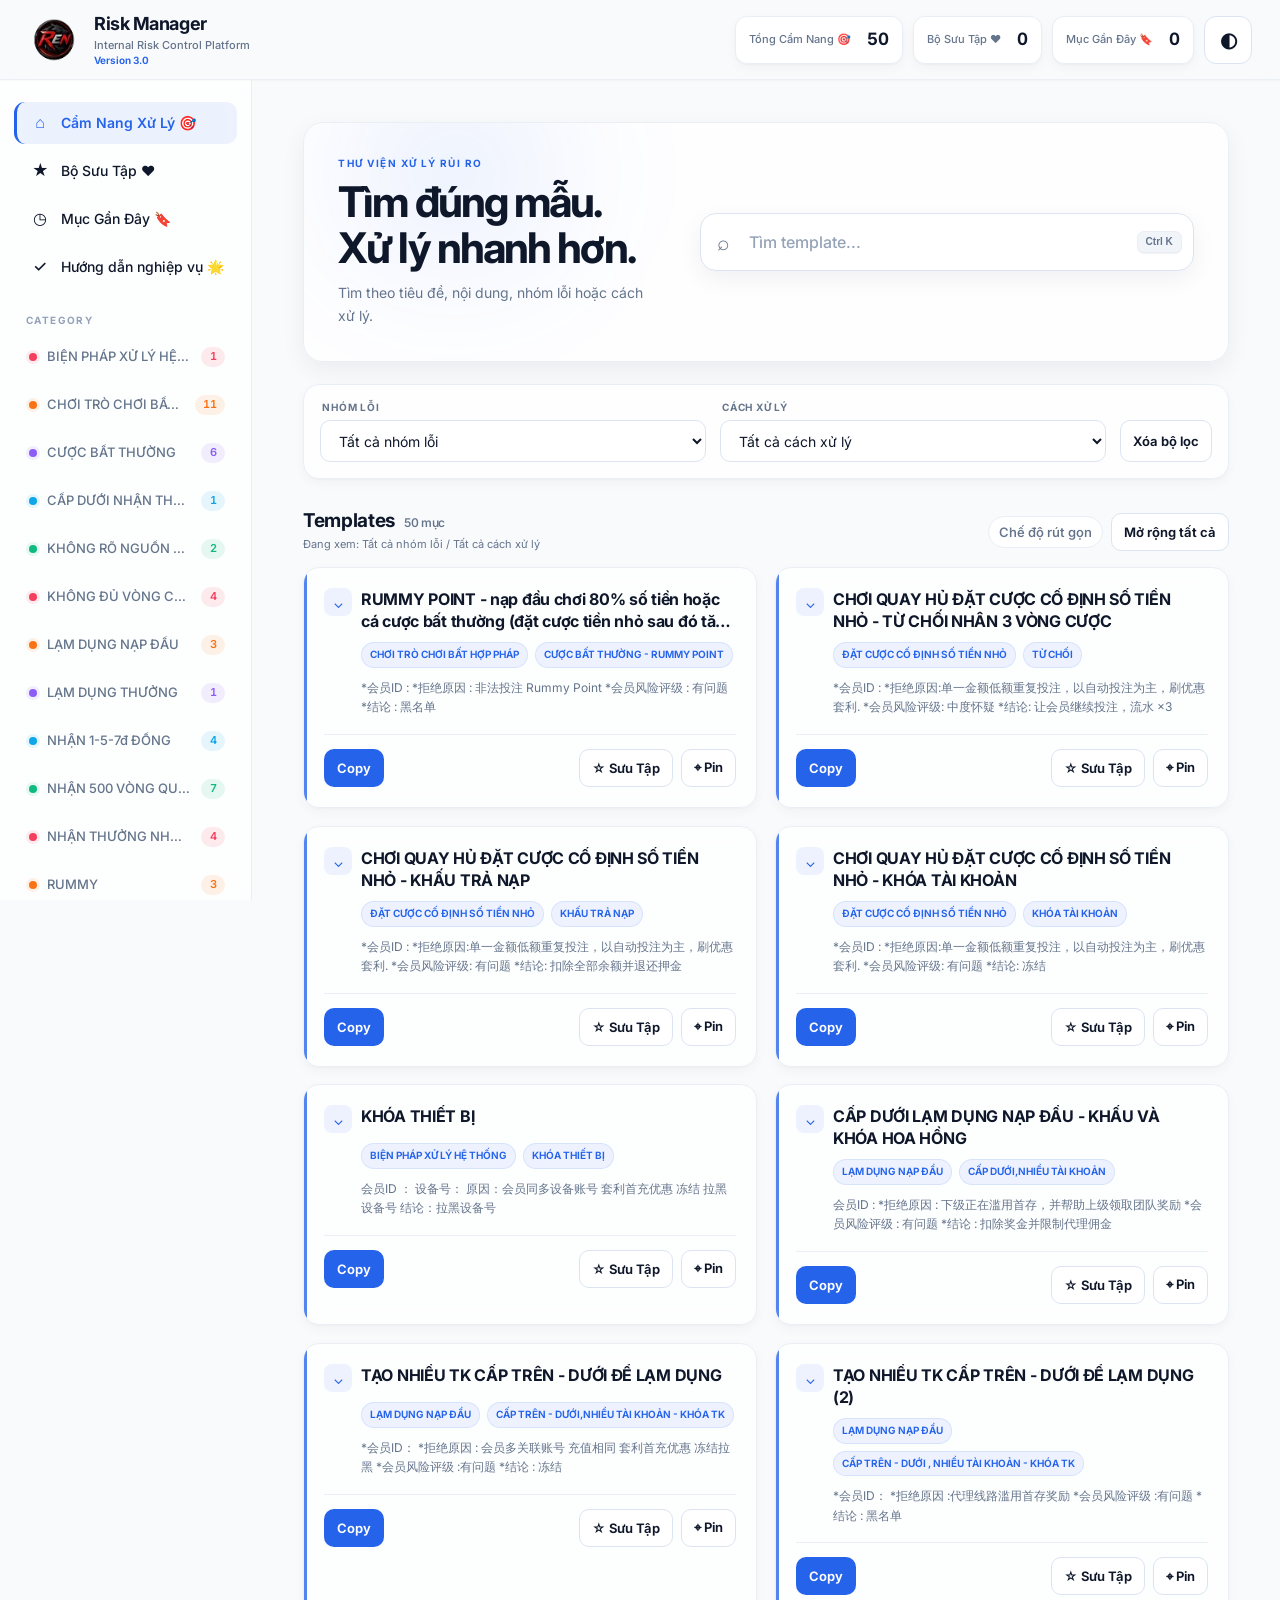
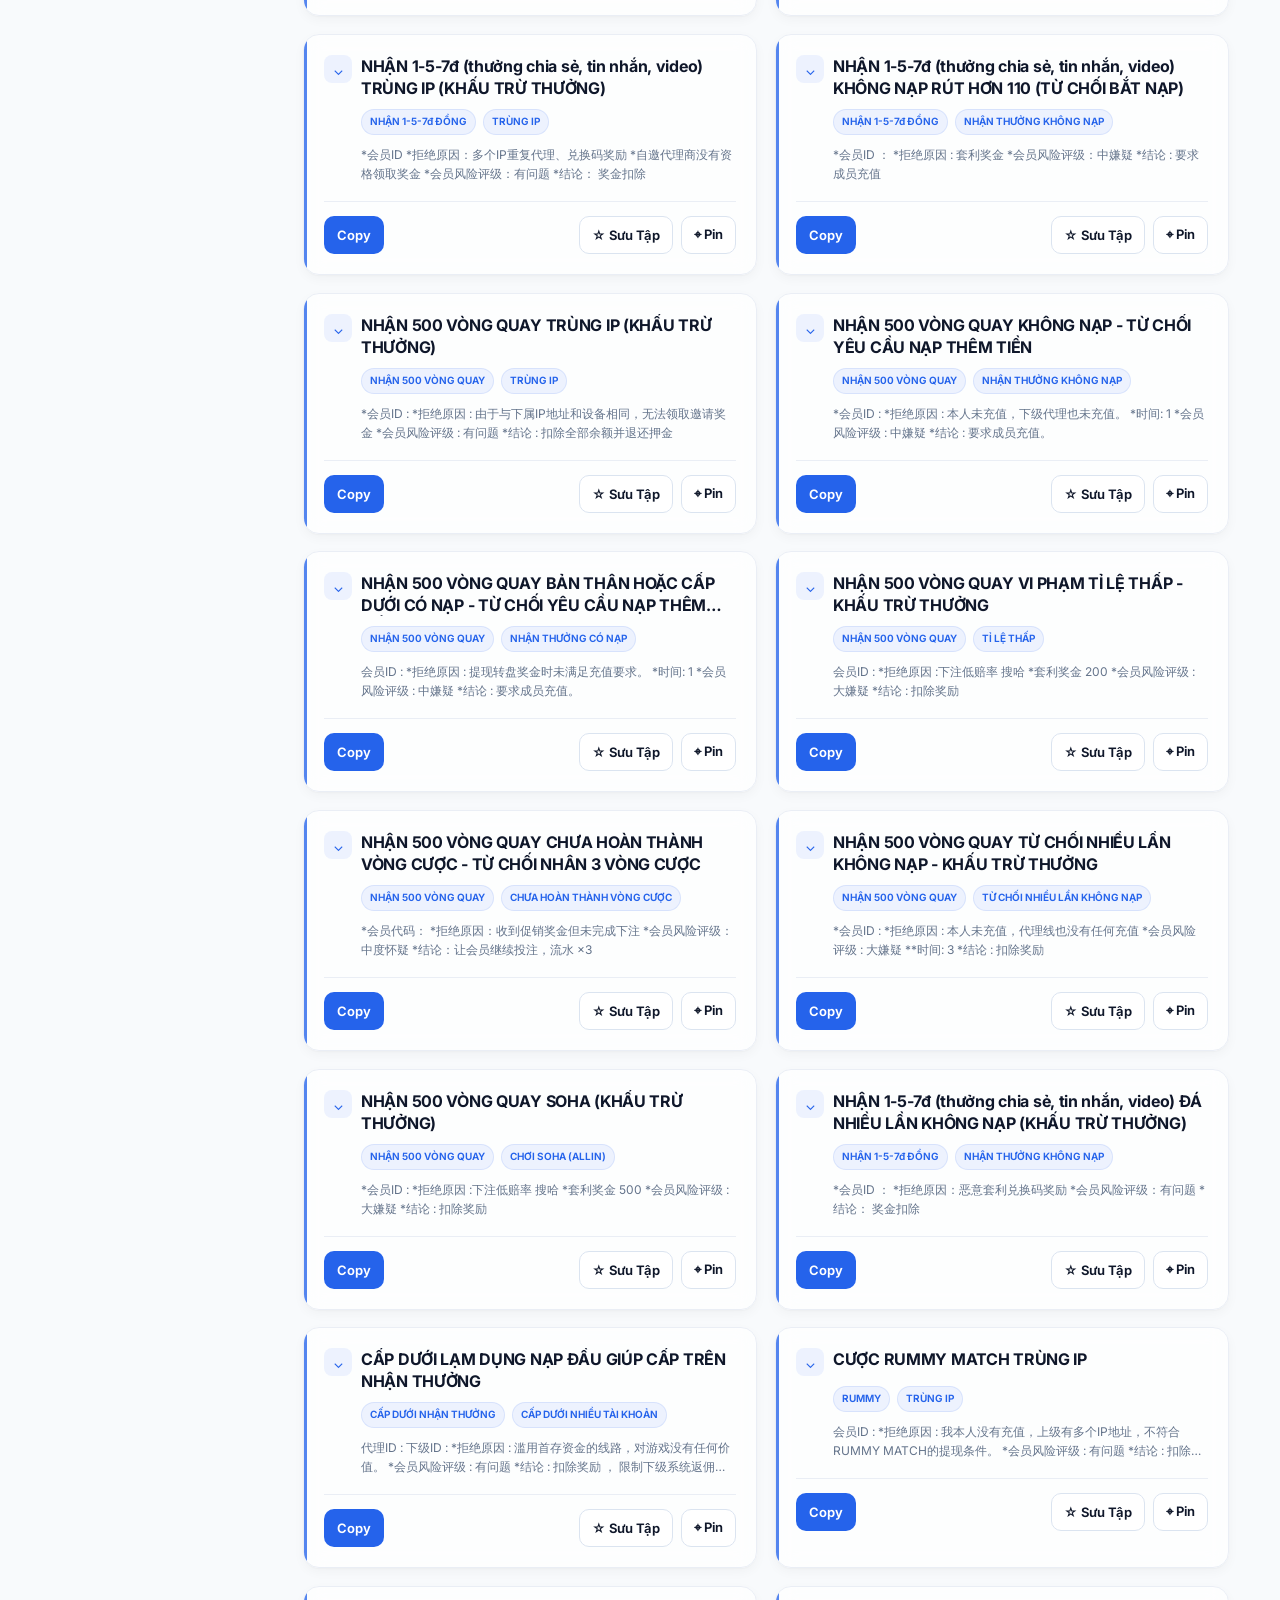
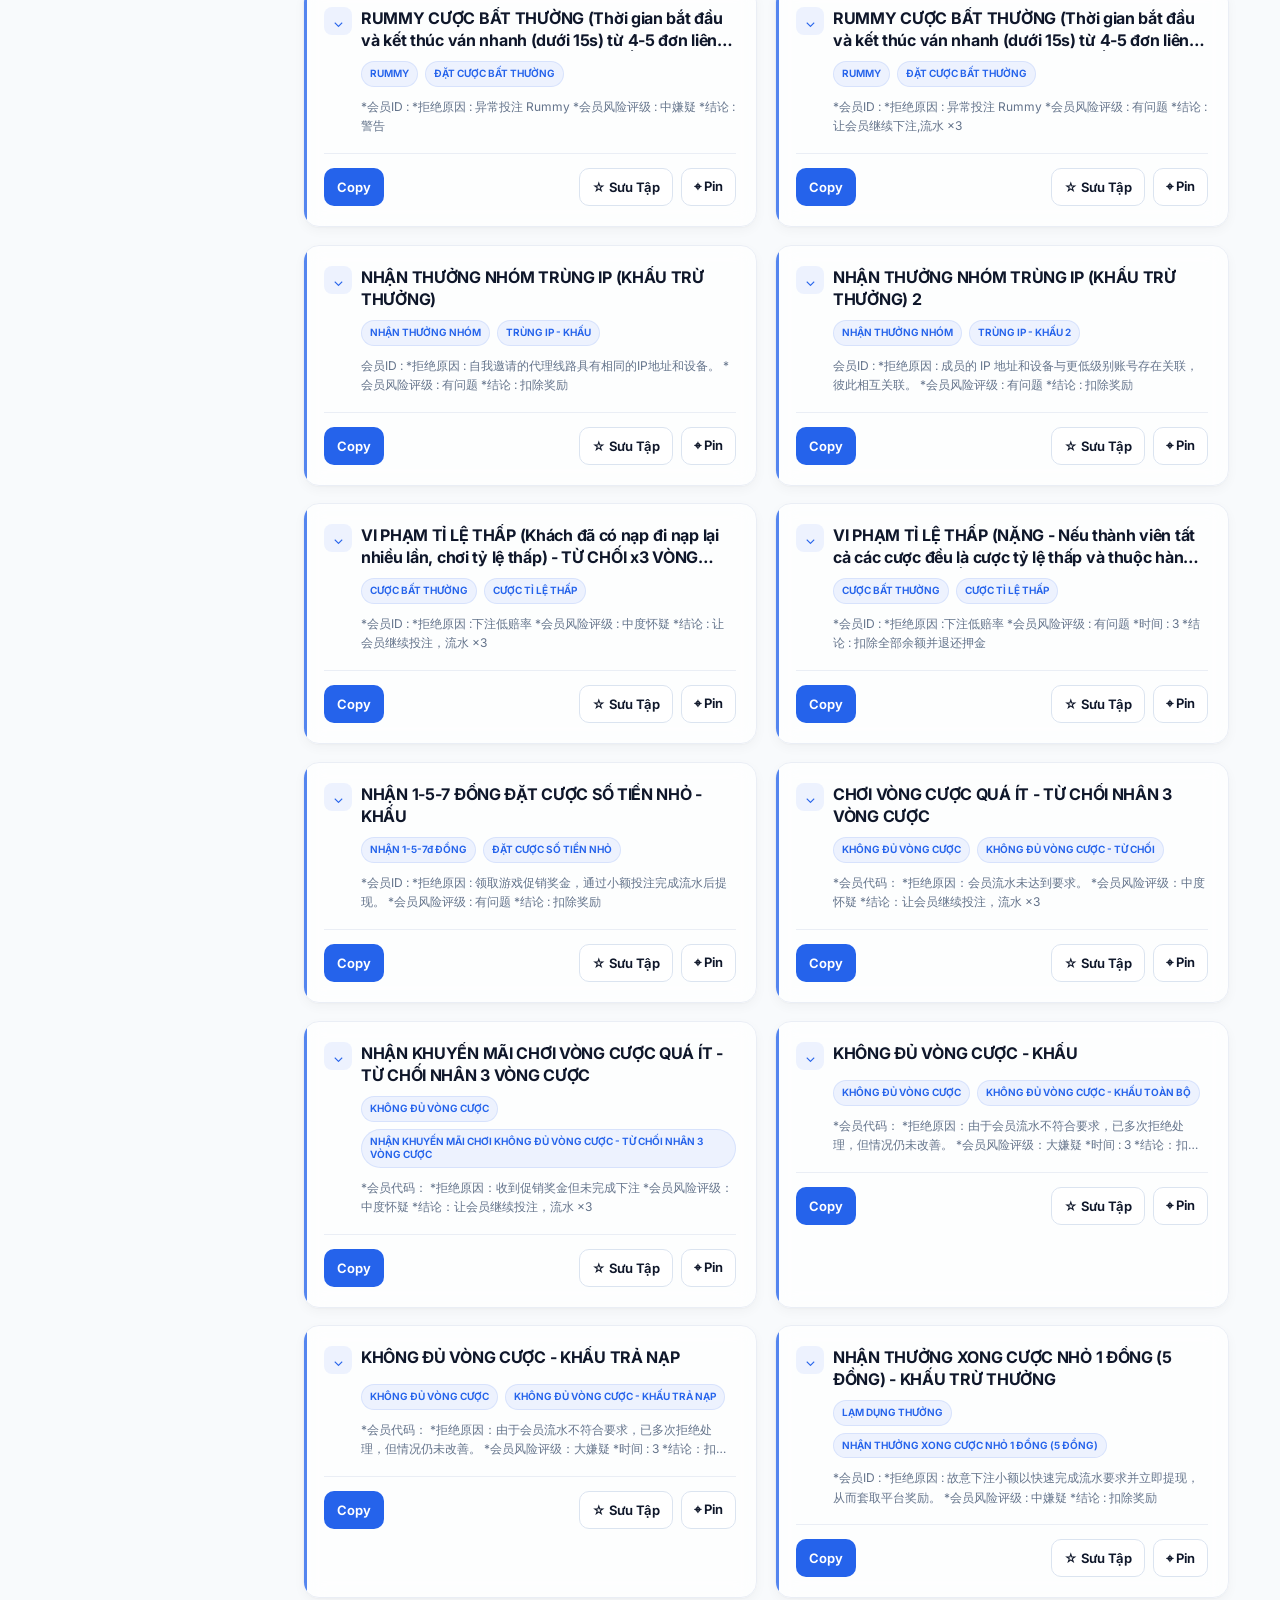
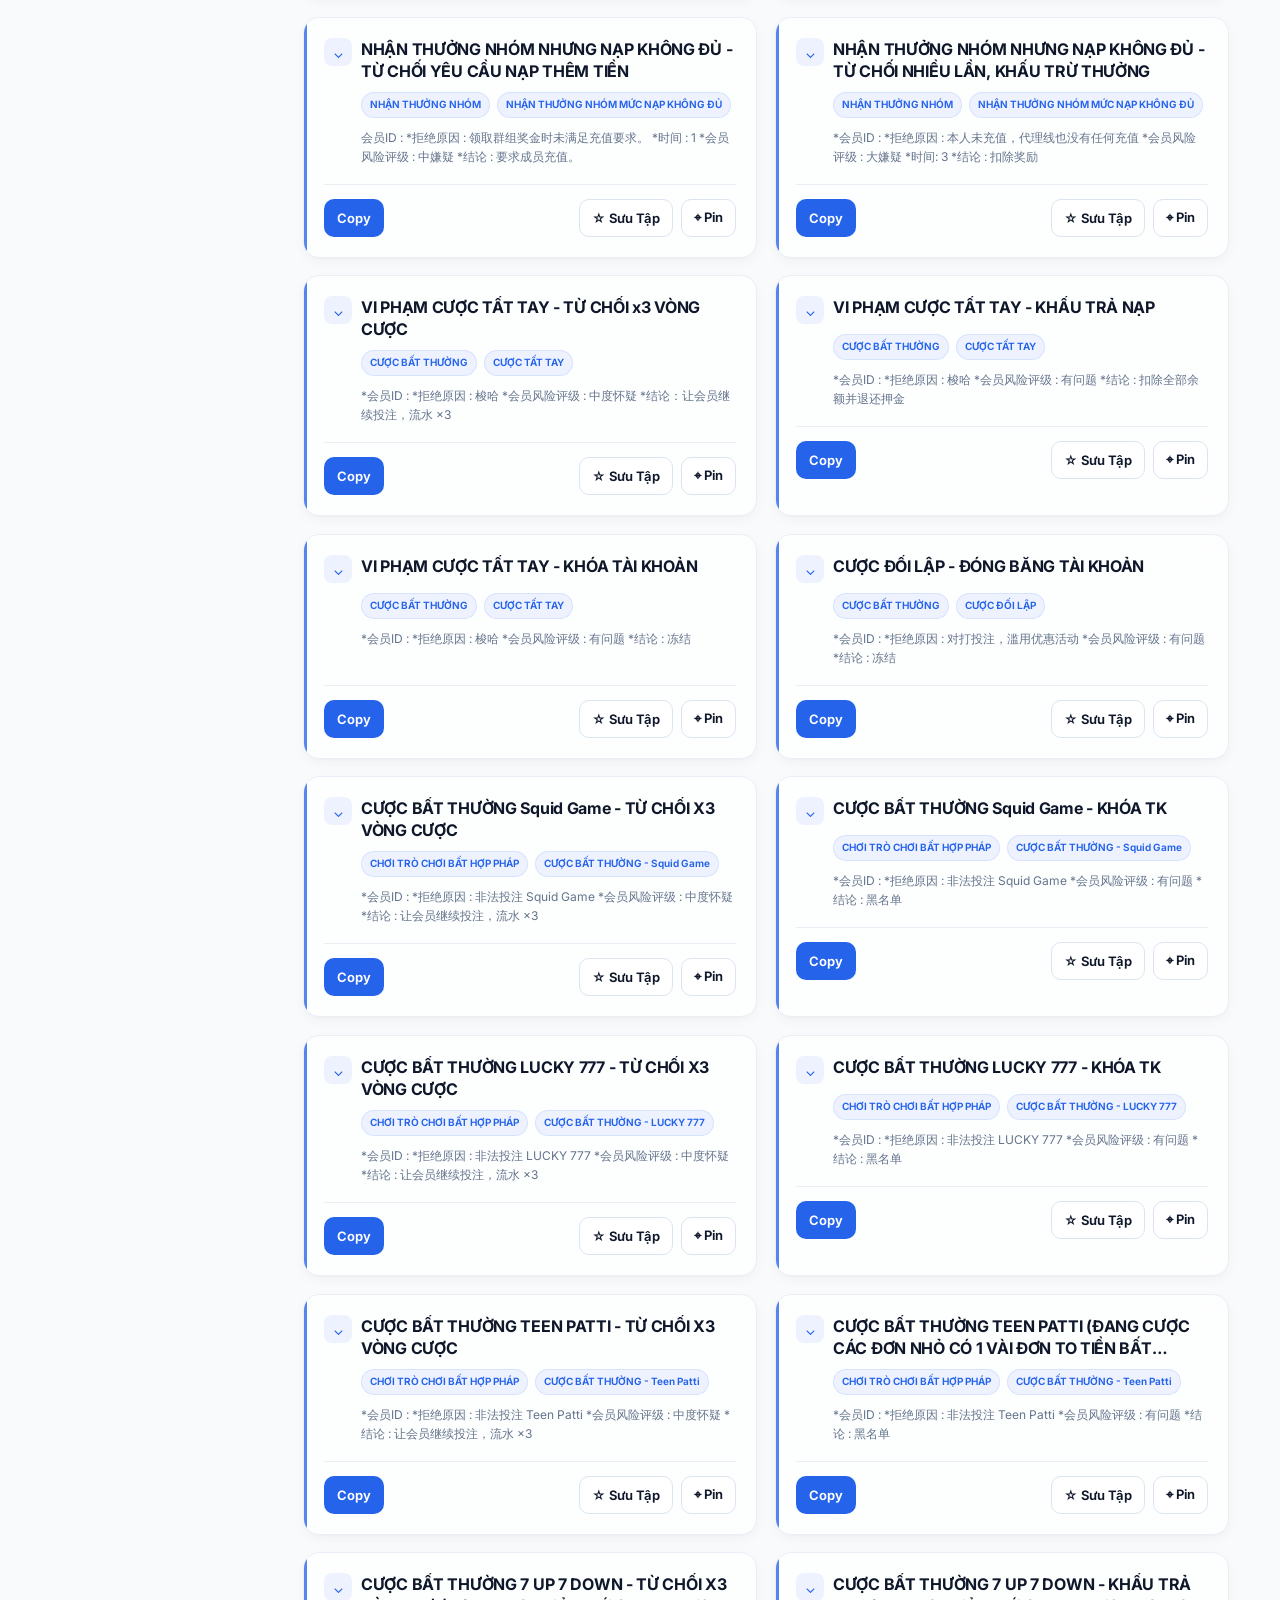
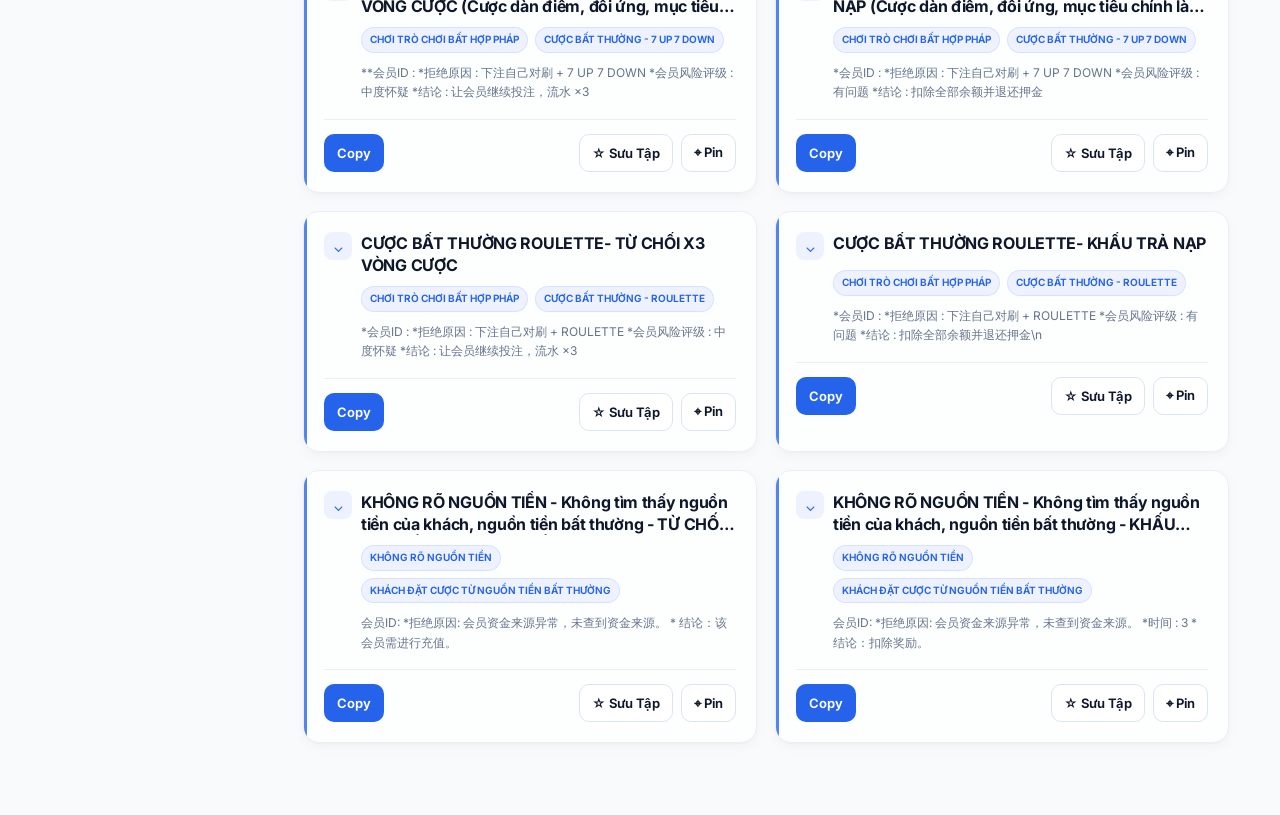
==== commit 0f7d70d6: "Update index.html" ====
--- a/index.html
+++ b/index.html
@@ -2145,6 +2145,90 @@
       gap: 6px;
     }
 
+    .category-list {
+      --category-accent: #2563eb;
+      --category-text: #64748b;
+      --category-dot: #94a3b8;
+      --category-hover: rgba(37, 99, 235, .07);
+      --category-active: rgba(37, 99, 235, .12);
+      --category-badge: rgba(148, 163, 184, .12);
+    }
+
+    [data-theme="dark"] .category-list {
+      --category-accent: #60a5fa;
+      --category-text: #a3afc2;
+      --category-dot: #718096;
+      --category-hover: rgba(96, 165, 250, .09);
+      --category-active: rgba(37, 99, 235, .20);
+      --category-badge: rgba(148, 163, 184, .13);
+    }
+
+    .category-list .category-button {
+      --item-color: #94a3b8;
+      --item-soft: rgba(148, 163, 184, .10);
+      --item-active: rgba(148, 163, 184, .15);
+    }
+
+    .category-list .category-button:nth-child(5n + 1) {
+      --item-color: #f43f5e;
+      --item-soft: rgba(244, 63, 94, .10);
+      --item-active: rgba(244, 63, 94, .16);
+    }
+
+    .category-list .category-button:nth-child(5n + 2) {
+      --item-color: #f97316;
+      --item-soft: rgba(249, 115, 22, .10);
+      --item-active: rgba(249, 115, 22, .16);
+    }
+
+    .category-list .category-button:nth-child(5n + 3) {
+      --item-color: #8b5cf6;
+      --item-soft: rgba(139, 92, 246, .10);
+      --item-active: rgba(139, 92, 246, .16);
+    }
+
+    .category-list .category-button:nth-child(5n + 4) {
+      --item-color: #0ea5e9;
+      --item-soft: rgba(14, 165, 233, .10);
+      --item-active: rgba(14, 165, 233, .16);
+    }
+
+    .category-list .category-button:nth-child(5n + 5) {
+      --item-color: #10b981;
+      --item-soft: rgba(16, 185, 129, .10);
+      --item-active: rgba(16, 185, 129, .16);
+    }
+
+    [data-theme="dark"] .category-list .category-button:nth-child(5n + 1) {
+      --item-color: #fb7185;
+      --item-soft: rgba(251, 113, 133, .11);
+      --item-active: rgba(251, 113, 133, .18);
+    }
+
+    [data-theme="dark"] .category-list .category-button:nth-child(5n + 2) {
+      --item-color: #fb923c;
+      --item-soft: rgba(251, 146, 60, .11);
+      --item-active: rgba(251, 146, 60, .18);
+    }
+
+    [data-theme="dark"] .category-list .category-button:nth-child(5n + 3) {
+      --item-color: #a78bfa;
+      --item-soft: rgba(167, 139, 250, .11);
+      --item-active: rgba(167, 139, 250, .18);
+    }
+
+    [data-theme="dark"] .category-list .category-button:nth-child(5n + 4) {
+      --item-color: #38bdf8;
+      --item-soft: rgba(56, 189, 248, .11);
+      --item-active: rgba(56, 189, 248, .18);
+    }
+
+    [data-theme="dark"] .category-list .category-button:nth-child(5n + 5) {
+      --item-color: #34d399;
+      --item-soft: rgba(52, 211, 153, .11);
+      --item-active: rgba(52, 211, 153, .18);
+    }
+
     .sidebar .tab-btn,
     .category-button {
       position: relative;
@@ -2152,26 +2236,35 @@
       min-height: 42px;
       display: flex;
       align-items: center;
-      gap: 11px;
+      gap: 10px;
       padding: 10px 12px;
       overflow: hidden;
       border: 0;
-      border-left: 2px solid transparent;
-      border-radius: 10px;
-      color: var(--ui-muted);
+      border-left: 3px solid transparent;
+      border-radius: 11px;
+      color: var(--category-text);
       background: transparent;
       box-shadow: none;
       text-align: left;
-      font-weight: 570;
+      font-weight: 500;
+      line-height: 1.35;
       transition:
         transform var(--ui-speed) var(--ui-ease),
         color var(--ui-speed) var(--ui-ease),
         border-color var(--ui-speed) var(--ui-ease),
-        background-color var(--ui-speed) var(--ui-ease);
-    }
-
-    .sidebar .tab-btn:hover,
-    .category-button:hover {
+        background-color var(--ui-speed) var(--ui-ease),
+        box-shadow var(--ui-speed) var(--ui-ease);
+    }
+
+    .category-button > span:nth-child(2) {
+      min-width: 0;
+      flex: 1 1 auto;
+      overflow: hidden;
+      text-overflow: ellipsis;
+      white-space: nowrap;
+    }
+
+    .sidebar .tab-btn:hover {
       color: var(--ui-text);
       border-left-color: rgba(37, 99, 235, .44);
       background: rgba(37, 99, 235, .055);
@@ -2179,13 +2272,37 @@
       transform: translateX(2px);
     }
 
-    .sidebar .tab-btn.active,
-    .category-button.active {
+    .category-list .category-button:hover {
+      color: var(--item-color);
+      border-left-color: color-mix(in srgb, var(--item-color) 64%, transparent);
+      background-color: var(--item-soft);
+      box-shadow: none;
+      transform: translateX(2px);
+    }
+
+    .sidebar .tab-btn.active {
       color: var(--accent);
       border-left-color: var(--accent);
       background: var(--ui-blue-soft);
       box-shadow: none;
+      font-weight: 600;
       transform: none;
+    }
+
+    .category-list .category-button.active {
+      color: var(--item-color);
+      border-left-color: var(--item-color);
+      background-color: var(--item-active);
+      box-shadow: inset 0 0 0 1px color-mix(in srgb, var(--item-color) 14%, transparent);
+      font-weight: 600;
+      transform: none;
+    }
+
+    .category-list .category-button.active:hover {
+      color: var(--item-color);
+      border-left-color: var(--item-color);
+      background-color: var(--item-active);
+      transform: translateX(2px);
     }
 
     .sidebar-label {
@@ -2198,30 +2315,58 @@
     }
 
     .category-button {
-      min-height: 40px;
+      min-height: 42px;
       font-size: 13px;
     }
 
     .category-dot,
     .category-button:nth-child(n) .category-dot {
-      width: 7px;
-      height: 7px;
-      flex: 0 0 7px;
+      width: 8px;
+      height: 8px;
+      flex: 0 0 8px;
+      align-self: center;
       border-radius: 999px;
-      background: #94a3b8;
-    }
-
-    .category-button.active .category-dot { background: var(--accent); }
+      background: var(--item-color, var(--category-dot));
+      box-shadow: 0 0 0 3px var(--item-soft, transparent);
+      transition:
+        transform var(--ui-speed) var(--ui-ease),
+        background-color var(--ui-speed) var(--ui-ease),
+        box-shadow var(--ui-speed) var(--ui-ease);
+    }
+
+    .category-list .category-button:hover .category-dot {
+      background: var(--item-color);
+      transform: scale(1.08);
+    }
+
+    .category-list .category-button.active .category-dot {
+      background: var(--item-color);
+      box-shadow: 0 0 0 4px color-mix(in srgb, var(--item-color) 18%, transparent);
+      transform: scale(1.06);
+    }
 
     .category-button .category-count {
       margin-left: auto;
-      min-width: 22px;
-      padding: 2px 7px;
+      min-width: 24px;
+      flex: 0 0 auto;
+      padding: 3px 8px;
       border-radius: 999px;
-      color: var(--ui-muted);
-      background: rgba(148, 163, 184, .11);
-      font-size: 10px;
+      color: var(--item-color, var(--category-text));
+      background: var(--item-soft, var(--category-badge));
+      font-size: 11px;
+      font-weight: 600;
+      line-height: 1.2;
       text-align: center;
+      font-variant-numeric: tabular-nums;
+      transition:
+        color var(--ui-speed) var(--ui-ease),
+        background-color var(--ui-speed) var(--ui-ease);
+    }
+
+    .category-list .category-button:hover .category-count,
+    .category-list .category-button.active .category-count {
+      color: var(--item-color);
+      background: color-mix(in srgb, var(--item-color) 14%, transparent);
     }
 
     .sidebar-tip {
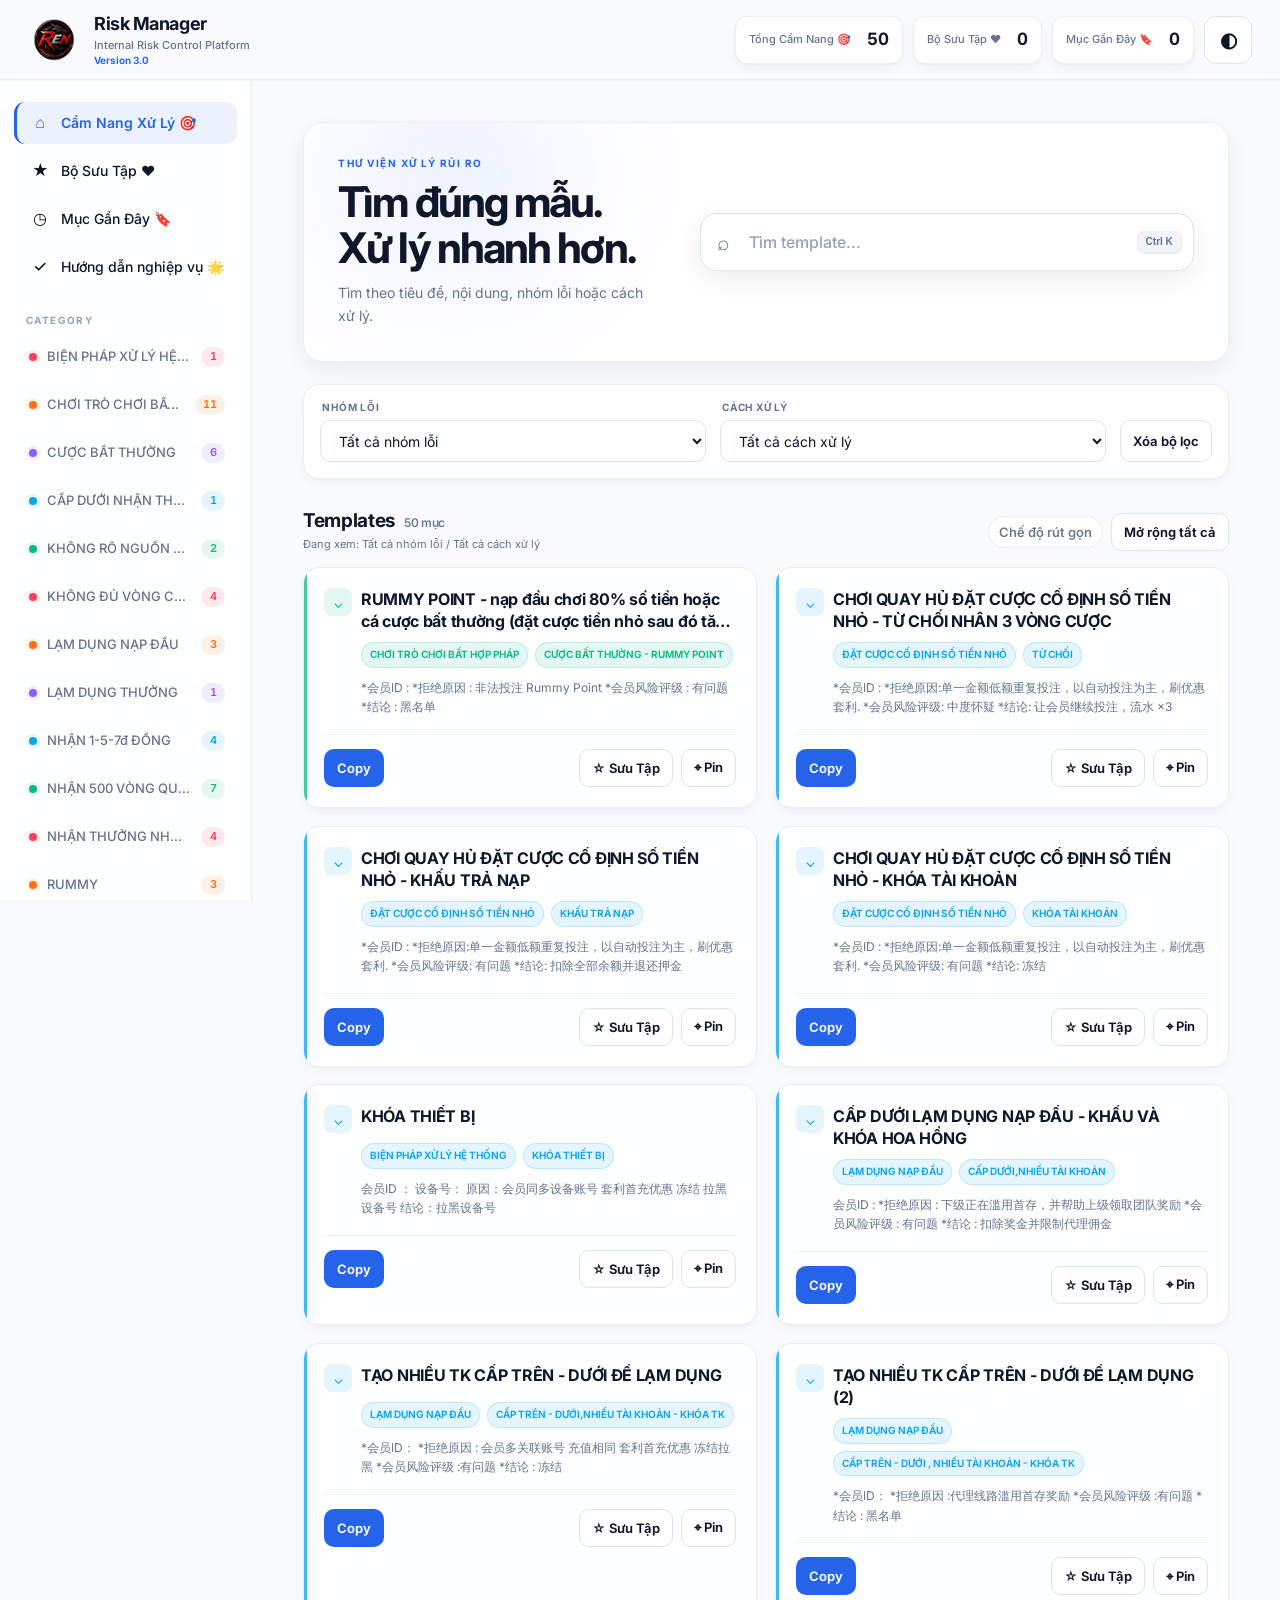
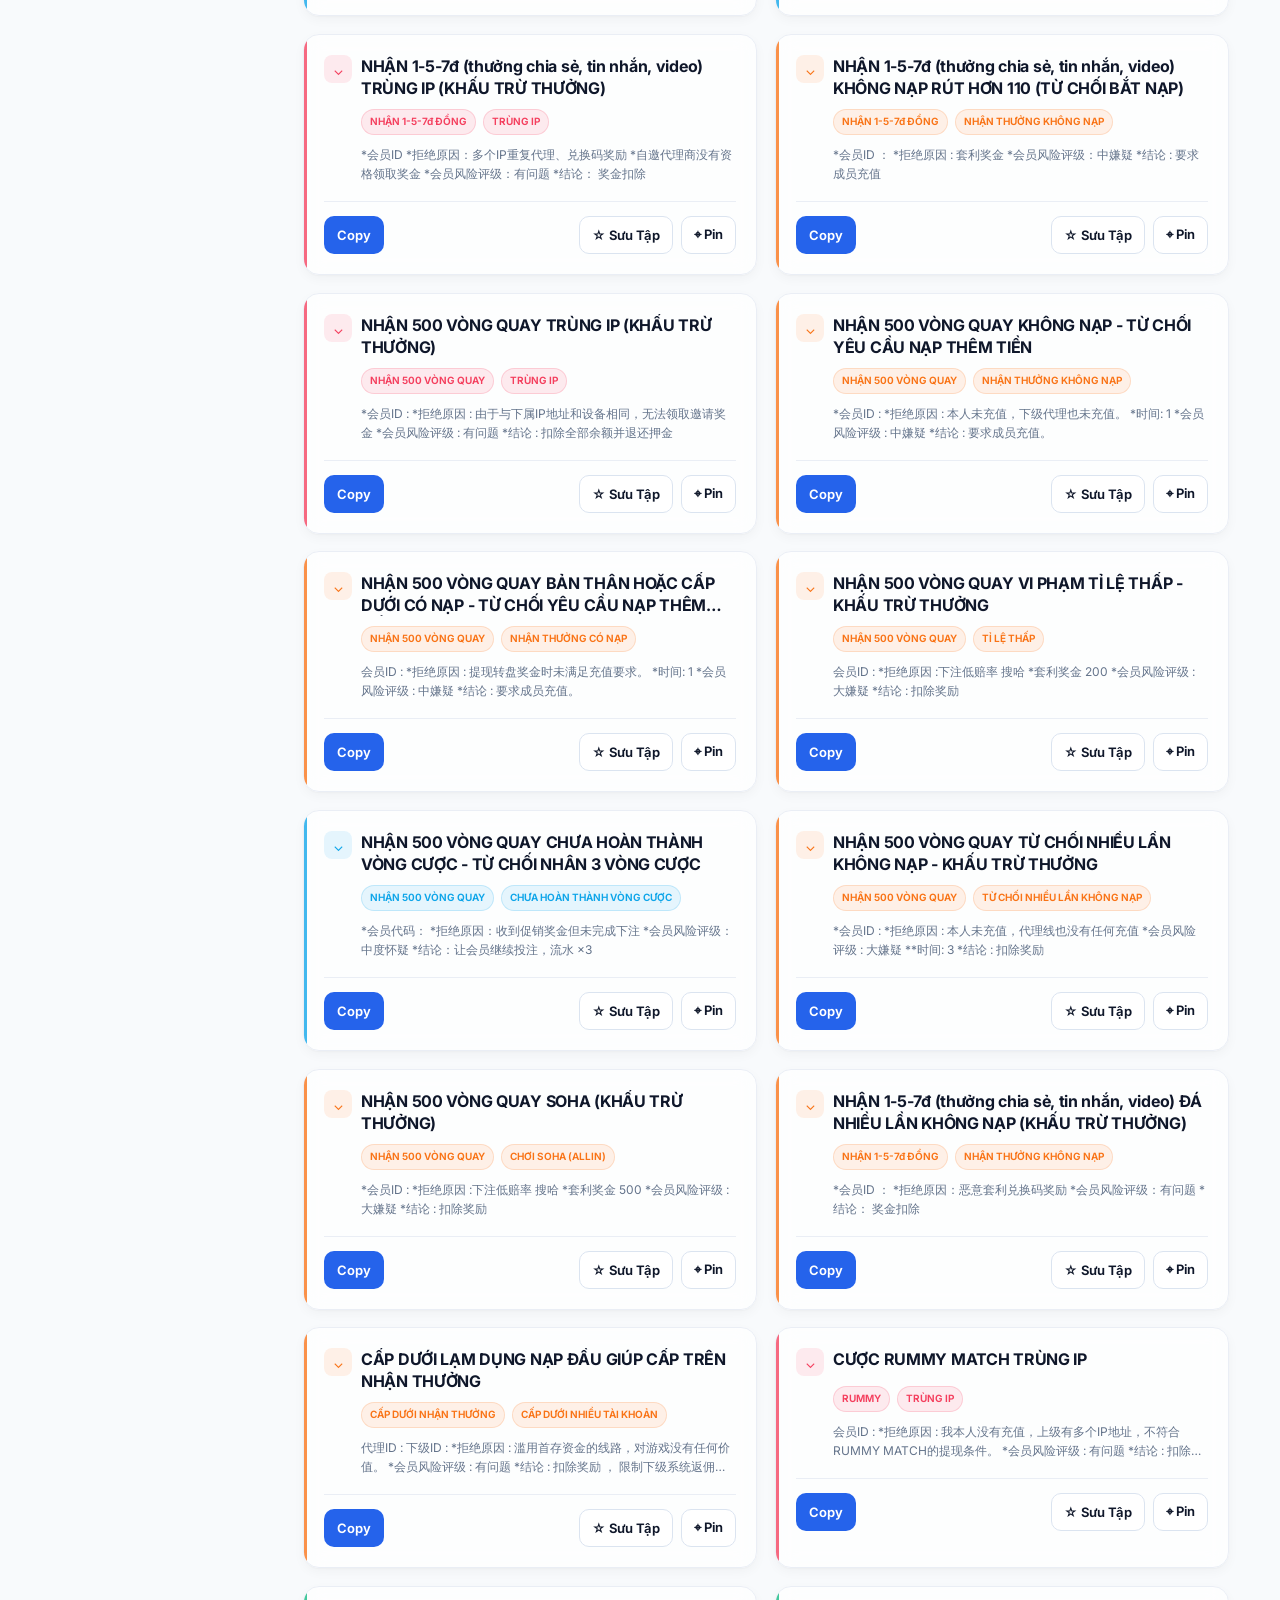
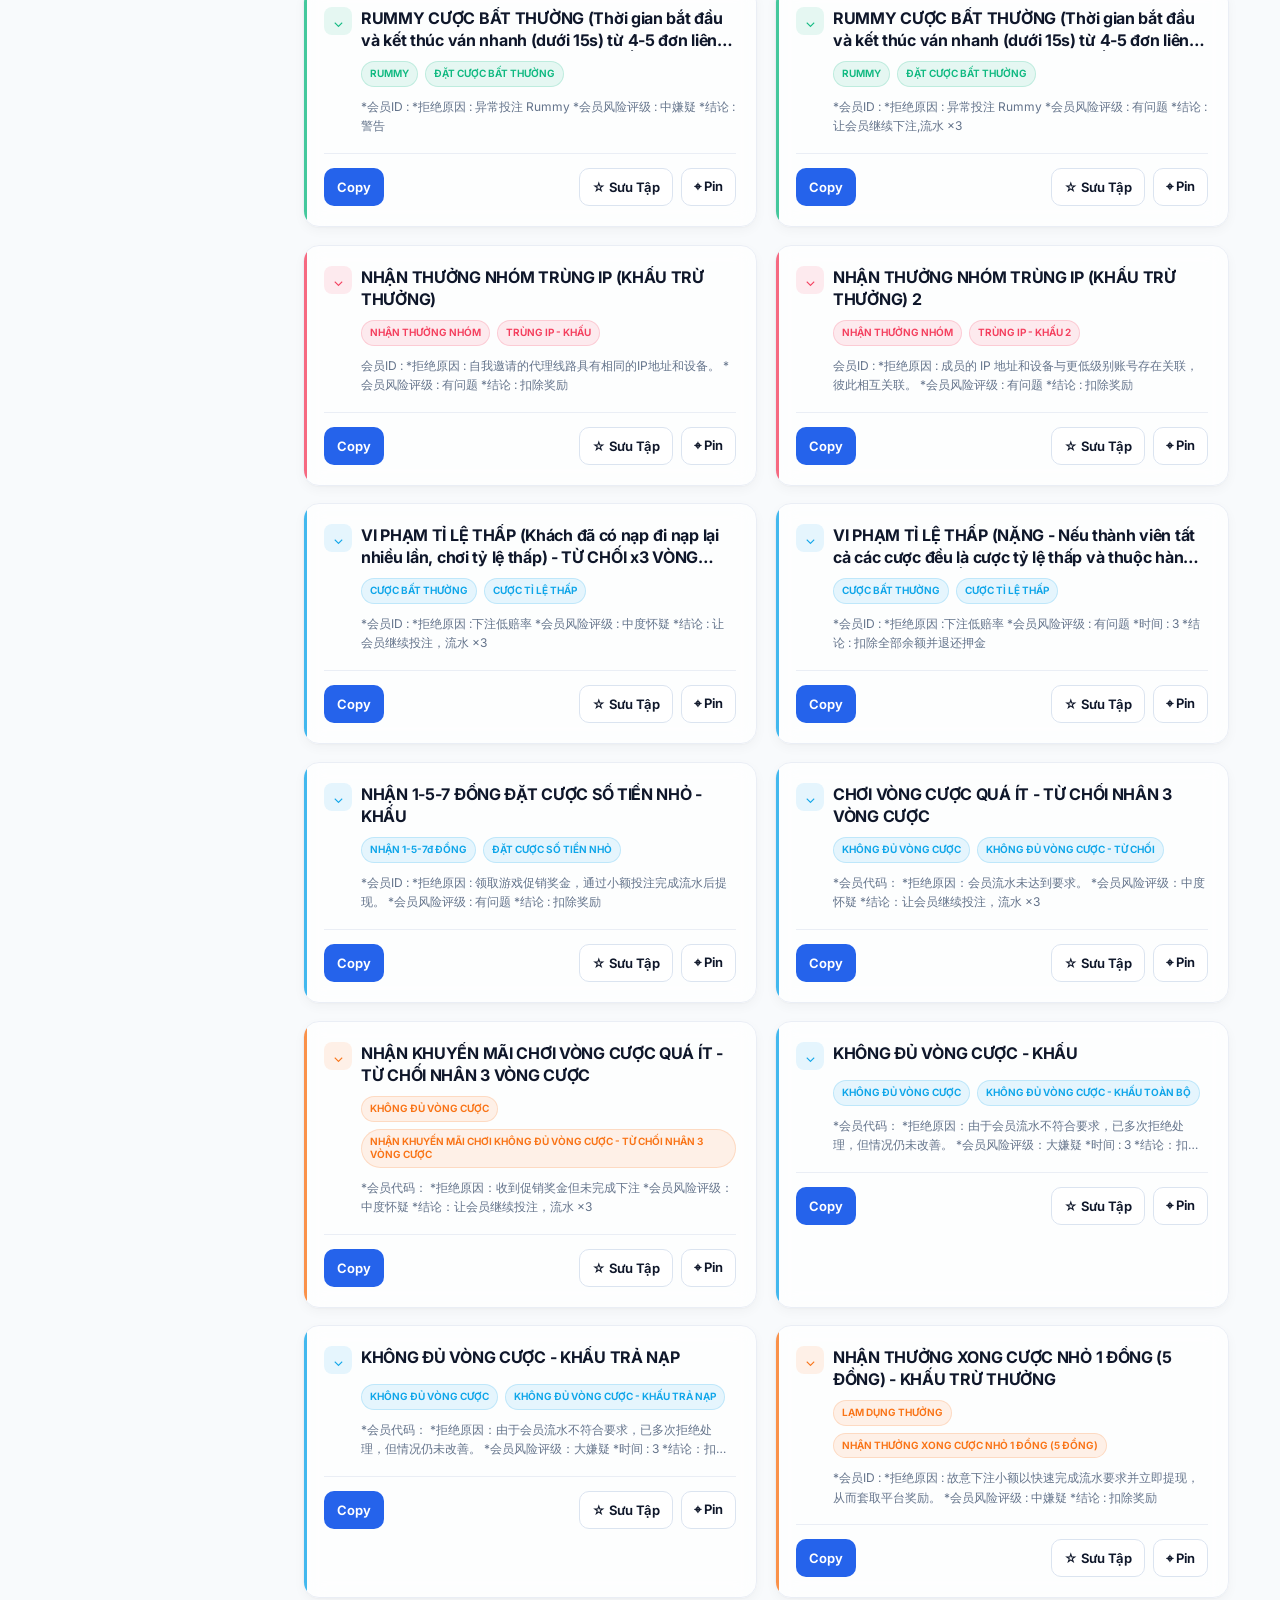
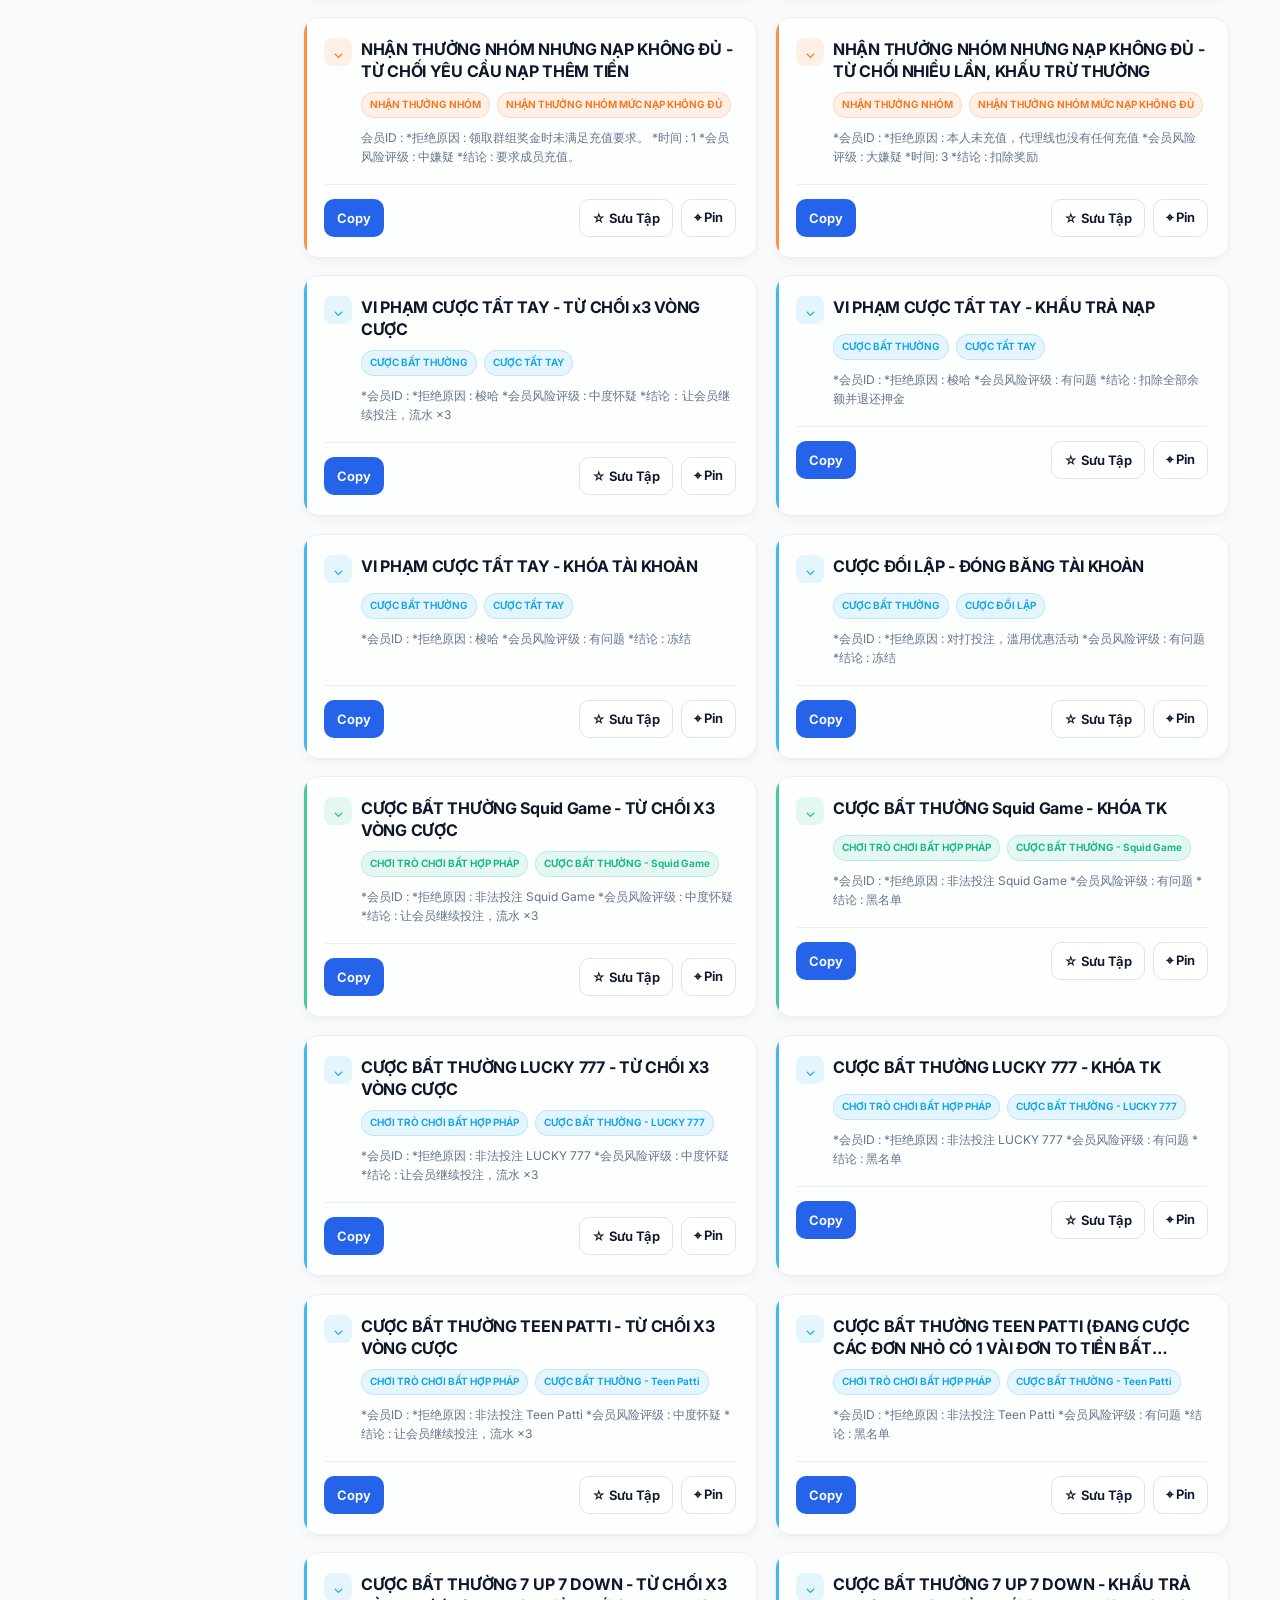
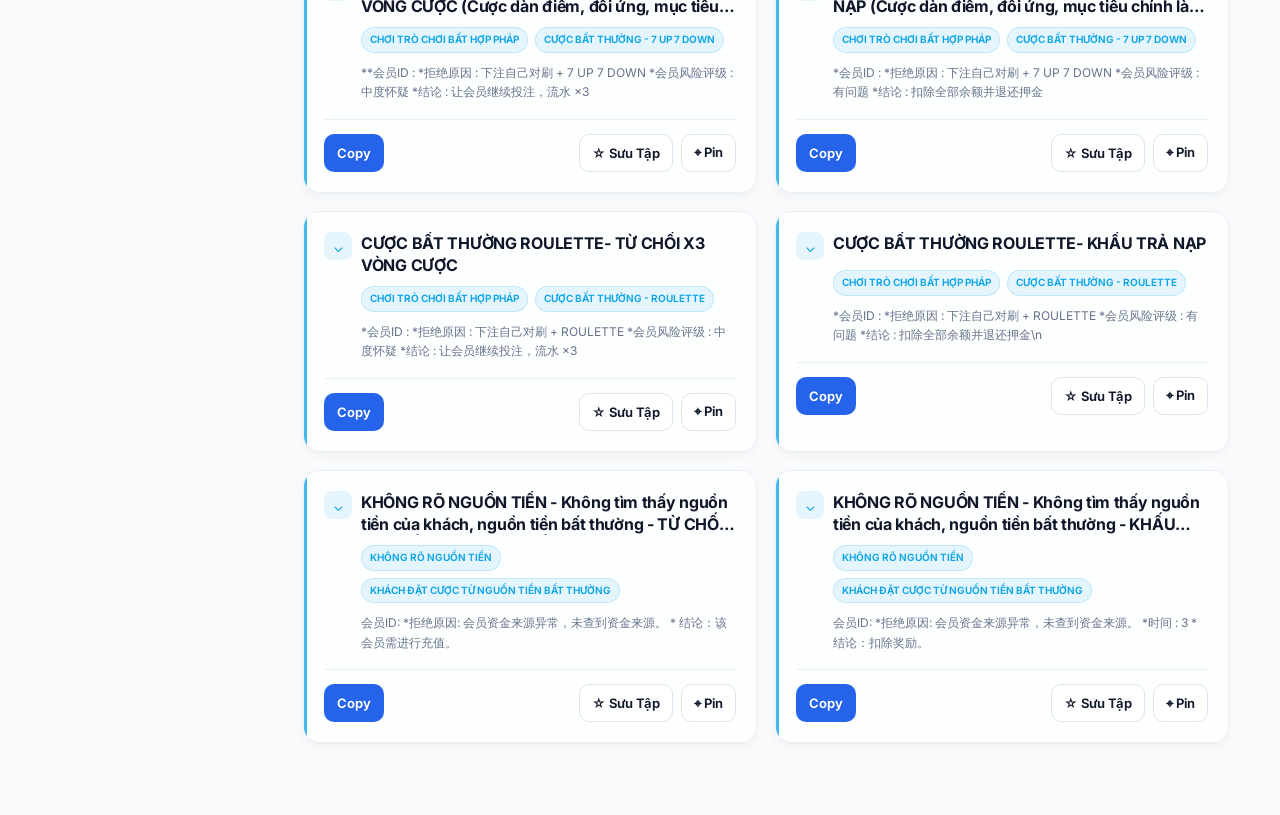
==== commit 751d7755: "Update index.html" ====
--- a/index.html
+++ b/index.html
@@ -2200,33 +2200,33 @@
     }
 
     [data-theme="dark"] .category-list .category-button:nth-child(5n + 1) {
-      --item-color: #fb7185;
-      --item-soft: rgba(251, 113, 133, .11);
-      --item-active: rgba(251, 113, 133, .18);
+      --item-color: #f43f5e;
+      --item-soft: rgba(244, 63, 94, .13);
+      --item-active: rgba(244, 63, 94, .20);
     }
 
     [data-theme="dark"] .category-list .category-button:nth-child(5n + 2) {
-      --item-color: #fb923c;
-      --item-soft: rgba(251, 146, 60, .11);
-      --item-active: rgba(251, 146, 60, .18);
+      --item-color: #f97316;
+      --item-soft: rgba(249, 115, 22, .13);
+      --item-active: rgba(249, 115, 22, .20);
     }
 
     [data-theme="dark"] .category-list .category-button:nth-child(5n + 3) {
-      --item-color: #a78bfa;
-      --item-soft: rgba(167, 139, 250, .11);
-      --item-active: rgba(167, 139, 250, .18);
+      --item-color: #8b5cf6;
+      --item-soft: rgba(139, 92, 246, .13);
+      --item-active: rgba(139, 92, 246, .20);
     }
 
     [data-theme="dark"] .category-list .category-button:nth-child(5n + 4) {
-      --item-color: #38bdf8;
-      --item-soft: rgba(56, 189, 248, .11);
-      --item-active: rgba(56, 189, 248, .18);
+      --item-color: #0ea5e9;
+      --item-soft: rgba(14, 165, 233, .13);
+      --item-active: rgba(14, 165, 233, .20);
     }
 
     [data-theme="dark"] .category-list .category-button:nth-child(5n + 5) {
-      --item-color: #34d399;
-      --item-soft: rgba(52, 211, 153, .11);
-      --item-active: rgba(52, 211, 153, .18);
+      --item-color: #10b981;
+      --item-soft: rgba(16, 185, 129, .13);
+      --item-active: rgba(16, 185, 129, .20);
     }
 
     .sidebar .tab-btn,
@@ -2621,9 +2621,11 @@
 
     .card:hover,
     .sticky-item:hover {
-      border-color: rgba(37, 99, 235, .28);
+      border-color: color-mix(in srgb, var(--tone, var(--accent)) 38%, var(--ui-border));
       background: rgba(255, 255, 255, .90);
-      box-shadow: var(--ui-shadow-hover);
+      box-shadow:
+        0 18px 42px color-mix(in srgb, var(--tone, var(--accent)) 14%, transparent),
+        0 8px 20px rgba(15, 23, 42, .07);
       transform: translateY(-2px);
     }
 
@@ -2635,18 +2637,83 @@
     .card::before,
     .sticky-item::before {
       width: 3px;
-      background: var(--accent);
+      background: var(--tone, var(--accent));
       opacity: .78;
-      transition: opacity var(--ui-speed) var(--ui-ease);
+      transition:
+        opacity var(--ui-speed) var(--ui-ease),
+        box-shadow var(--ui-speed) var(--ui-ease);
     }
 
     .card:hover::before,
-    .sticky-item:hover::before { opacity: 1; }
-
-    .card[data-tone],
-    .sticky-item[data-tone] {
-      --tone: var(--accent);
-      --tone-soft: var(--ui-blue-soft);
+    .sticky-item:hover::before {
+      opacity: 1;
+      box-shadow: 3px 0 12px var(--tone-soft, var(--ui-blue-soft));
+    }
+
+    .card[data-tone="red"],
+    .sticky-item[data-tone="red"] {
+      --tone: #f43f5e;
+      --tone-soft: rgba(244, 63, 94, .10);
+    }
+
+    .card[data-tone="orange"],
+    .sticky-item[data-tone="orange"] {
+      --tone: #f97316;
+      --tone-soft: rgba(249, 115, 22, .10);
+    }
+
+    .card[data-tone="purple"],
+    .sticky-item[data-tone="purple"] {
+      --tone: #8b5cf6;
+      --tone-soft: rgba(139, 92, 246, .10);
+    }
+
+    .card[data-tone="gray"],
+    .sticky-item[data-tone="gray"] {
+      --tone: #64748b;
+      --tone-soft: rgba(100, 116, 139, .10);
+    }
+
+    .card[data-tone="green"],
+    .sticky-item[data-tone="green"] {
+      --tone: #10b981;
+      --tone-soft: rgba(16, 185, 129, .10);
+    }
+
+    .card[data-tone="blue"],
+    .sticky-item[data-tone="blue"] {
+      --tone: #0ea5e9;
+      --tone-soft: rgba(14, 165, 233, .10);
+    }
+
+    /*
+      systemSelect and categoryList are generated from the same ordered
+      system collection. When one CATEGORY is selected, every card in
+      that system inherits the matching sidebar palette.
+    */
+    #mainArea:has(#systemSelect option:nth-child(5n + 2):checked) .card {
+      --tone: #f43f5e;
+      --tone-soft: rgba(244, 63, 94, .10);
+    }
+
+    #mainArea:has(#systemSelect option:nth-child(5n + 3):checked) .card {
+      --tone: #f97316;
+      --tone-soft: rgba(249, 115, 22, .10);
+    }
+
+    #mainArea:has(#systemSelect option:nth-child(5n + 4):checked) .card {
+      --tone: #8b5cf6;
+      --tone-soft: rgba(139, 92, 246, .10);
+    }
+
+    #mainArea:has(#systemSelect option:nth-child(5n + 5):checked) .card {
+      --tone: #0ea5e9;
+      --tone-soft: rgba(14, 165, 233, .10);
+    }
+
+    #mainArea:has(#systemSelect option:nth-child(5n + 1):not(:first-child):checked) .card {
+      --tone: #10b981;
+      --tone-soft: rgba(16, 185, 129, .10);
     }
 
     .card-top {
@@ -2690,8 +2757,8 @@
       display: grid;
       place-items: center;
       border-radius: 8px;
-      color: var(--accent);
-      background: var(--ui-blue-soft);
+      color: var(--tone, var(--accent));
+      background: var(--tone-soft, var(--ui-blue-soft));
     }
 
     .card-top .mini-tags {
@@ -2708,10 +2775,10 @@
     .tag {
       max-width: 100%;
       padding: 5px 8px;
-      border: 1px solid rgba(37, 99, 235, .11);
+      border: 1px solid color-mix(in srgb, var(--tone, var(--accent)) 18%, transparent);
       border-radius: 999px;
-      color: var(--accent);
-      background: var(--ui-blue-soft);
+      color: var(--tone, var(--accent));
+      background: var(--tone-soft, var(--ui-blue-soft));
       box-shadow: none;
       backdrop-filter: none;
       font-size: 10px;
@@ -2725,7 +2792,7 @@
     }
 
     .tag:hover {
-      background: rgba(37, 99, 235, .12);
+      background: color-mix(in srgb, var(--tone, var(--accent)) 14%, transparent);
       transform: translateY(-1px);
     }
 
@@ -2754,17 +2821,23 @@
       border-radius: 12px;
       background: var(--block-bg);
       box-shadow: none;
+      transition:
+        border-color var(--ui-speed) var(--ui-ease),
+        background-color var(--ui-speed) var(--ui-ease),
+        box-shadow var(--ui-speed) var(--ui-ease);
     }
 
     .copy-block:hover {
-      border-color: var(--ui-border-strong);
-      background: var(--block-bg);
-      box-shadow: none;
+      border-color: color-mix(in srgb, var(--tone, var(--accent)) 32%, var(--ui-border));
+      background: color-mix(in srgb, var(--block-bg) 96%, var(--tone, var(--accent)) 4%);
+      box-shadow:
+        0 10px 24px color-mix(in srgb, var(--tone, var(--accent)) 10%, transparent),
+        0 3px 10px rgba(15, 23, 42, .045);
       transform: none;
     }
 
     .copy-label {
-      color: var(--accent);
+      color: var(--tone, var(--accent));
       font-weight: 700;
     }
 
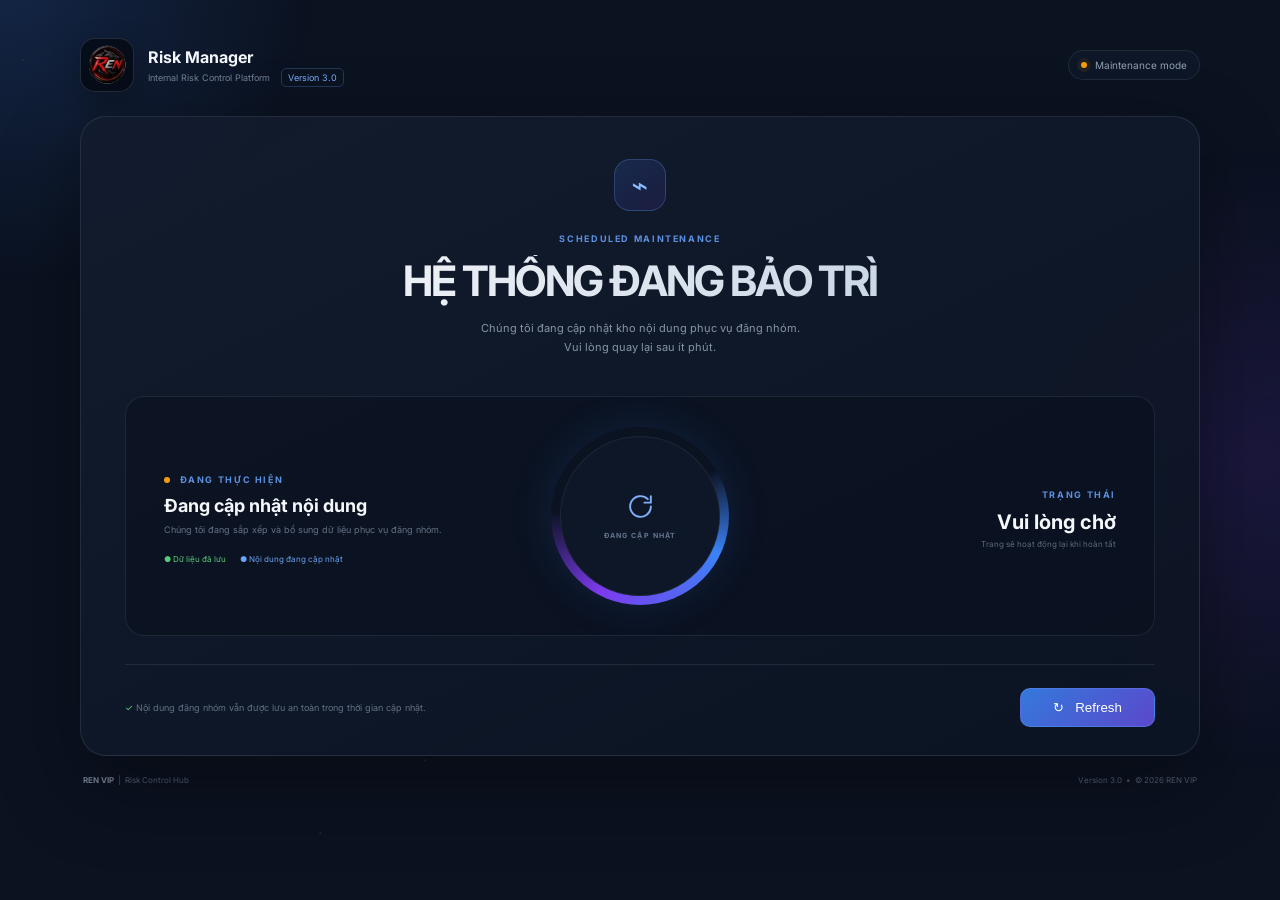
==== commit fde9c8b6: "Add files via upload" ====
--- a/index.html
+++ b/index.html
@@ -1,4224 +1,73 @@
-<!doctype html>
-<html lang="vi" data-theme="light">
-<head>
-  <meta charset="utf-8" />
-  <meta name="viewport" content="width=device-width,initial-scale=1" />
-  <title>Quản lý Rủi ro — Risk Manager</title>
-  <link href="https://fonts.googleapis.com/css?family=Inter:400,500,600,700&display=swap" rel="stylesheet">
-  <style>
-    :root {
-      --bg: #f4f6f8;
-      --bg-soft: #ffffff;
-      --panel: rgba(255, 255, 255, 0.92);
-      --panel-2: rgba(255, 247, 237, 0.98);
-      --text: #17202a;
-      --muted: #667085;
-      --border: #e5d7c6;
-      --border-2: #d8c2a8;
-      --accent: #b45309;
-      --accent-2: #9a3412;
-      --accent-soft: rgba(245, 158, 11, 0.09);
-      --card-bg: #fff7ed;
-      --block-bg: #ffedd5;
-      --shadow: 0 10px 28px rgba(16, 24, 40, 0.08);
-      --shadow-strong: 0 14px 36px rgba(16, 24, 40, 0.12);
-      --maxw: 1220px;
-    }
-
-    [data-theme="dark"] {
-      --bg: #111318;
-      --bg-soft: #171b22;
-      --panel: rgba(20, 24, 31, 0.92);
-      --panel-2: rgba(27, 31, 39, 0.98);
-      --text: #e8ecf2;
-      --muted: #aab2bf;
-      --border: #2a3340;
-      --border-2: #384354;
-      --accent: #f59e0b;
-      --accent-2: #f97316;
-      --accent-soft: rgba(245, 158, 11, 0.11);
-      --card-bg: #1b2028;
-      --block-bg: #202734;
-      --shadow: 0 10px 28px rgba(0, 0, 0, 0.30);
-      --shadow-strong: 0 14px 36px rgba(0, 0, 0, 0.40);
-    }
-
-    * { box-sizing: border-box; }
-    html, body { min-height: 100%; }
-
-    body {
-      margin: 0;
-      padding: 24px;
-      display: flex;
-      justify-content: center;
-      font-family: Inter, Arial, Helvetica, sans-serif;
-      color: var(--text);
-      background:
-        radial-gradient(circle at top left, var(--accent-soft), transparent 32%),
-        linear-gradient(180deg, var(--bg), var(--bg));
-      transition: background 0.25s ease, color 0.25s ease;
-      overflow-x: hidden;
-    }
-
-    .wrap {
-      position: relative;
-      width: 100%;
-      max-width: var(--maxw);
-      background: var(--panel);
-      border: 1px solid var(--border);
-      border-radius: 22px;
-      padding: 22px;
-      box-shadow: var(--shadow);
-      backdrop-filter: blur(8px);
-      transition: background 0.25s ease, border-color 0.25s ease, box-shadow 0.25s ease;
-      animation: fadeUp 0.35s ease both;
-    }
-
-    .wrap::before {
-      content: '';
-      position: absolute;
-      inset: 0;
-      border-radius: 22px;
-      padding: 1px;
-      background: linear-gradient(135deg, transparent, rgba(245, 158, 11, 0.14), transparent 70%);
-      -webkit-mask: linear-gradient(#fff 0 0) content-box, linear-gradient(#fff 0 0);
-      -webkit-mask-composite: xor;
-      mask-composite: exclude;
-      pointer-events: none;
-      opacity: 0.9;
-    }
-
-    .topbar {
-      display: flex;
-      justify-content: space-between;
-      gap: 16px;
-      align-items: flex-start;
-      flex-wrap: wrap;
-      margin-bottom: 14px;
-    }
-
-    h1 {
-      margin: 0 0 8px;
-      font-size: clamp(26px, 3vw, 34px);
-      letter-spacing: -0.2px;
-      color: var(--accent);
-      transition: color 0.25s ease;
-    }
-
-    .lead {
-      margin: 0;
-      color: var(--muted);
-      line-height: 1.55;
-      max-width: 860px;
-    }
-
-    .controls-top {
-      display: flex;
-      gap: 10px;
-      flex-wrap: wrap;
-      justify-content: flex-end;
-      align-items: center;
-    }
-
-    .theme-toggle,
-    .tab-btn,
-    .global-btn {
-      border: 1px solid var(--border-2);
-      background: var(--panel-2);
-      color: var(--text);
-      padding: 10px 14px;
-      border-radius: 12px;
-      cursor: pointer;
-      transition: transform 0.18s ease, box-shadow 0.18s ease, border-color 0.18s ease, background 0.18s ease;
-    }
-
-    .theme-toggle:hover,
-    .tab-btn:hover,
-    .global-btn:hover {
-      transform: translateY(-1px);
-      border-color: var(--accent);
-      box-shadow: var(--shadow-strong);
-    }
-
-    .tabs {
-      display: flex;
-      gap: 8px;
-      flex-wrap: wrap;
-      margin: 18px 0 14px;
-    }
-
-    .tab-btn.active {
-      background: var(--accent);
-      color: #fff;
-      border-color: var(--accent);
-    }
-
-    .filters {
-      display: flex;
-      gap: 12px;
-      flex-wrap: wrap;
-      margin-top: 10px;
-      align-items: end;
-    }
-
-    .field {
-      flex: 1;
-      min-width: 220px;
-    }
-
-    .field label {
-      display: block;
-      margin-bottom: 8px;
-      font-size: 13px;
-      color: var(--muted);
-    }
-
-    select, input {
-      width: 100%;
-      height: 44px;
-      padding: 0 14px;
-      border-radius: 12px;
-      border: 1px solid var(--border);
-      background: var(--bg-soft);
-      color: var(--text);
-      outline: none;
-      transition: border-color 0.18s ease, box-shadow 0.18s ease, transform 0.18s ease, background 0.25s ease, color 0.25s ease;
-    }
-
-    select:focus, input:focus {
-      border-color: var(--accent);
-      box-shadow: 0 0 0 3px var(--accent-soft);
-      transform: translateY(-1px);
-    }
-
-    .stats {
-      display: flex;
-      gap: 10px;
-      flex-wrap: wrap;
-      margin-top: 14px;
-      align-items: center;
-    }
-
-    .badge {
-      display: inline-flex;
-      align-items: center;
-      gap: 8px;
-      padding: 8px 12px;
-      border-radius: 999px;
-      background: var(--accent-soft);
-      border: 1px solid rgba(245, 158, 11, 0.16);
-      color: var(--text);
-      font-size: 13px;
-    }
-
-    .panel {
-      margin-top: 16px;
-      background: var(--panel);
-      border: 1px solid var(--border);
-      border-radius: 18px;
-      padding: 16px;
-      box-shadow: var(--shadow);
-      transition: background 0.25s ease, border-color 0.25s ease, box-shadow 0.25s ease;
-      min-width: 0;
-    }
-
-    .results-head,
-    .sticky-head {
-      display: flex;
-      justify-content: space-between;
-      align-items: center;
-      gap: 12px;
-      flex-wrap: wrap;
-      margin-bottom: 14px;
-    }
-
-    .results-title,
-    .sticky-title {
-      font-size: 14px;
-      color: var(--muted);
-    }
-
-    .layout {
-      display: grid;
-      grid-template-columns: minmax(0, 1fr) var(--sidebar-w, 320px);
-      gap: 16px;
-      align-items: start;
-      margin-top: 16px;
-    }
-
-    .grid {
-      display: grid;
-      grid-template-columns: 1fr;
-      gap: 16px;
-    }
-
-    .card {
-      position: relative;
-      overflow: hidden;
-      padding: 16px;
-      border-radius: 18px;
-      background: var(--card-bg);
-      border: 1px solid #f0d7bc;
-      box-shadow: 0 1px 3px rgba(16, 24, 40, 0.05);
-      opacity: 0;
-      transform: translateY(10px);
-      animation: cardIn 0.38s ease forwards;
-      transition: transform 0.22s ease, box-shadow 0.22s ease, border-color 0.22s ease, background 0.25s ease;
-    }
-
-    [data-theme="dark"] .card { border-color: #303844; }
-
-    .card:hover {
-      transform: translateY(-2px);
-      box-shadow: var(--shadow-strong);
-      border-color: var(--border-2);
-    }
-
-    .card-top {
-      display: flex;
-      justify-content: space-between;
-      align-items: start;
-      gap: 12px;
-      margin-bottom: 10px;
-      cursor: pointer;
-      user-select: none;
-    }
-
-    .card-top .title-wrap {
-      display: flex;
-      align-items: center;
-      gap: 10px;
-      min-width: 0;
-      flex: 1;
-    }
-
-    .chev {
-      width: 26px;
-      height: 26px;
-      border-radius: 999px;
-      display: inline-flex;
-      align-items: center;
-      justify-content: center;
-      background: var(--accent-soft);
-      color: var(--accent);
-      flex: 0 0 auto;
-      transition: transform 0.2s ease;
-    }
-
-    .card[data-open="1"] .chev { transform: rotate(180deg); }
-
-    .title {
-      margin: 0;
-      font-size: 18px;
-      line-height: 1.35;
-      color: var(--text);
-      word-break: break-word;
-    }
-
-    .title:hover { color: var(--accent); }
-
-    .mini-tags {
-      display: flex;
-      gap: 6px;
-      flex-wrap: wrap;
-      justify-content: flex-end;
-    }
-
-    .tag {
-      font-size: 11px;
-      line-height: 1;
-      padding: 6px 8px;
-      border-radius: 999px;
-      background: var(--accent-soft);
-      border: 1px solid rgba(245, 158, 11, 0.16);
-      color: var(--accent-2);
-    }
-
-    .content-group {
-      display: grid;
-      gap: 10px;
-      margin-top: 12px;
-    }
-
-    .copy-block {
-      border: 1px solid #f0d7bc;
-      border-radius: 14px;
-      background: var(--block-bg);
-      padding: 12px;
-      cursor: pointer;
-      transition: transform 0.18s ease, box-shadow 0.18s ease, border-color 0.18s ease, background 0.18s ease;
-    }
-
-    [data-theme="dark"] .copy-block { border-color: #333c49; }
-
-    .copy-block:hover {
-      border-color: var(--accent);
-      box-shadow: 0 10px 22px rgba(16, 24, 40, 0.06);
-      transform: translateY(-1px);
-      background: rgba(255, 237, 213, 0.96);
-    }
-
-    [data-theme="dark"] .copy-block:hover { background: #252d3b; }
-
-    .copy-block-head {
-      display: flex;
-      justify-content: space-between;
-      gap: 12px;
-      align-items: center;
-      flex-wrap: wrap;
-      margin-bottom: 8px;
-    }
-
-    .copy-label {
-      font-size: 12px;
-      color: var(--muted);
-      letter-spacing: 0.2px;
-      text-transform: uppercase;
-    }
-
-    .content {
-      margin: 0;
-      white-space: pre-line;
-      word-break: break-word;
-      color: var(--text);
-      line-height: 1.55;
-      font-size: 14px;
-      min-height: 24px;
-    }
-
-    .card-actions,
-    .sticky-actions {
-      display: flex;
-      justify-content: flex-end;
-      gap: 8px;
-      margin-top: 14px;
-      flex-wrap: wrap;
-    }
-
-    button {
-      border: none;
-      cursor: pointer;
-      padding: 10px 14px;
-      border-radius: 12px;
-      background: var(--accent);
-      color: #fff;
-      box-shadow: 0 6px 16px rgba(180, 35, 24, 0.14);
-      transition: transform 0.18s ease, box-shadow 0.18s ease, opacity 0.18s ease, background 0.18s ease;
-    }
-
-    button:hover {
-      transform: translateY(-1px);
-      box-shadow: 0 10px 22px rgba(180, 35, 24, 0.18);
-    }
-
-    button:active {
-      transform: translateY(1px);
-      opacity: 0.96;
-    }
-
-    .ghost {
-      background: var(--panel-2);
-      color: var(--text);
-      border: 1px solid var(--border);
-      box-shadow: none;
-    }
-
-    .ghost:hover {
-      border-color: var(--accent);
-      background: var(--accent-soft);
-    }
-
-    .small {
-      padding: 8px 12px;
-      font-size: 13px;
-    }
-
-    .empty {
-      padding: 20px;
-      text-align: center;
-      border-radius: 16px;
-      border: 1px dashed var(--border-2);
-      color: var(--muted);
-      background: rgba(127, 127, 127, 0.04);
-    }
-
-    .footer {
-      margin-top: 14px;
-      color: var(--muted);
-      font-size: 13px;
-      line-height: 1.5;
-    }
-
-    .toast {
-      position: fixed;
-      left: 50%;
-      bottom: 20px;
-      transform: translateX(-50%) translateY(16px);
-      opacity: 0;
-      background: rgba(16, 24, 40, 0.92);
-      color: #fff;
-      padding: 11px 16px;
-      border-radius: 12px;
-      box-shadow: 0 10px 24px rgba(16, 24, 40, 0.2);
-      z-index: 9999;
-      transition: opacity 0.22s ease, transform 0.22s ease;
-      pointer-events: none;
-    }
-
-    .toast.show {
-      opacity: 1;
-      transform: translateX(-50%) translateY(0);
-    }
-
-    .sticky-list {
-      display: grid;
-      gap: 12px;
-    }
-
-    .sticky-item {
-      border: 1px solid #f0d7bc;
-      background: var(--card-bg);
-      border-radius: 18px;
-      padding: 14px;
-      cursor: pointer;
-      transition: transform 0.18s ease, box-shadow 0.18s ease, border-color 0.18s ease, background 0.18s ease;
-      box-shadow: 0 1px 3px rgba(16, 24, 40, 0.05);
-    }
-
-    [data-theme="dark"] .sticky-item { border-color: #303844; }
-
-    .sticky-item:hover {
-      transform: translateY(-1px);
-      border-color: var(--accent);
-      box-shadow: var(--shadow-strong);
-    }
-
-    .sticky-item-title {
-      margin: 0 0 6px;
-      font-size: 15px;
-      color: var(--text);
-      line-height: 1.35;
-    }
-
-    .sticky-item-head {
-      display: flex;
-      justify-content: space-between;
-      align-items: center;
-      gap: 12px;
-      cursor: pointer;
-      user-select: none;
-      margin-bottom: 10px;
-    }
-
-    .sticky-chevron {
-      width: 24px;
-      height: 24px;
-      border-radius: 999px;
-      display: inline-flex;
-      align-items: center;
-      justify-content: center;
-      background: var(--accent-soft);
-      color: var(--accent);
-      flex: 0 0 auto;
-      transition: transform 0.2s ease;
-    }
-
-    .sticky-item[data-open="1"] .sticky-chevron { transform: rotate(180deg); }
-
-    .sticky-item-body {
-      display: grid;
-      gap: 10px;
-    }
-
-    .sticky-item-content {
-      margin: 0;
-      white-space: pre-line;
-      word-break: break-word;
-      color: var(--text);
-      font-size: 13px;
-      line-height: 1.5;
-    }
-
-    @keyframes fadeUp { from { opacity: 0; transform: translateY(10px); } to { opacity: 1; transform: translateY(0); } }
-    @keyframes cardIn { from { opacity: 0; transform: translateY(10px) scale(0.988); } to { opacity: 1; transform: translateY(0) scale(1); } }
-
-    @media (max-width: 1080px) {
-      .layout { grid-template-columns: 1fr; }
-      :root { --sidebar-w: auto; }
-    }
-
-    @media (max-width: 760px) {
-      body { padding: 14px; }
-      .wrap { padding: 16px; border-radius: 18px; }
-      .field { min-width: 100%; }
-      .card-top { flex-direction: column; }
-      .mini-tags { justify-content: flex-start; }
-      .results-head, .sticky-head { align-items: flex-start; }
-    }
-
-    @media (prefers-reduced-motion: reduce) {
-      *, *::before, *::after {
-        animation-duration: 0.01ms !important;
-        animation-iteration-count: 1 !important;
-        transition-duration: 0.01ms !important;
-        scroll-behavior: auto !important;
-      }
-    }
-
-    /* Professional Dashboard v3 — presentation layer only */
-    :root {
-      --bg: #f5f7fa;
-      --bg-soft: #ffffff;
-      --panel: rgba(255, 255, 255, 0.86);
-      --panel-2: #f8fafc;
-      --text: #111827;
-      --muted: #667085;
-      --border: #e5eaf1;
-      --border-2: #d6dde8;
-      --accent: #2563eb;
-      --accent-2: #1d4ed8;
-      --accent-soft: rgba(37, 99, 235, .09);
-      --card-bg: #fff;
-      --block-bg: #f8fafc;
-      --shadow: 0 8px 24px rgba(15, 23, 42, .08);
-      --shadow-strong: 0 18px 42px rgba(15, 23, 42, .12);
-      --sidebar-width: 248px;
-    }
-
-    [data-theme="dark"] {
-      --bg: #0c111b;
-      --bg-soft: #151c28;
-      --panel: rgba(20, 27, 39, .88);
-      --panel-2: #182130;
-      --text: #eef2f7;
-      --muted: #9aa7b8;
-      --border: #263245;
-      --border-2: #35445a;
-      --accent: #60a5fa;
-      --accent-2: #93c5fd;
-      --accent-soft: rgba(96, 165, 250, .12);
-      --card-bg: #151d2a;
-      --block-bg: #111925;
-      --shadow: 0 8px 24px rgba(0, 0, 0, .28);
-      --shadow-strong: 0 18px 42px rgba(0, 0, 0, .38);
-    }
-
-    html { scroll-behavior: smooth; }
-    body {
-      display: block;
-      padding: 0;
-      background:
-        radial-gradient(circle at 82% -10%, rgba(37, 99, 235, .12), transparent 31%),
-        var(--bg);
-      font-size: 14px;
-    }
-
-    button, input, select { font: inherit; }
-    button:focus-visible, input:focus-visible, select:focus-visible {
-      outline: 3px solid rgba(37, 99, 235, .22);
-      outline-offset: 2px;
-    }
-
-    .app-shell { min-height: 100vh; }
-    .app-header {
-      position: sticky;
-      top: 0;
-      z-index: 100;
-      min-height: 76px;
-      display: flex;
-      align-items: center;
-      justify-content: space-between;
-      gap: 24px;
-      padding: 12px 28px;
-      background: var(--panel);
-      border-bottom: 1px solid var(--border);
-      backdrop-filter: blur(18px);
-      -webkit-backdrop-filter: blur(18px);
-    }
-
-    .brand { display: flex; align-items: center; gap: 12px; min-width: 230px; }
-    .brand-mark {
-      width: 44px;
-      height: 44px;
-      display: grid;
-      place-items: center;
-      border-radius: 14px;
-      color: #fff;
-      background: linear-gradient(145deg, #3b82f6, #1d4ed8);
-      box-shadow: 0 10px 22px rgba(37, 99, 235, .24);
-      font-size: 21px;
-    }
-    .brand-title { font-size: 17px; font-weight: 750; letter-spacing: -.25px; }
-    .brand-version { margin-top: 2px; color: var(--muted); font-size: 11px; }
-    .brand-version span { margin-left: 5px; color: var(--accent); font-weight: 700; }
-
-    .header-stats { display: flex; align-items: center; justify-content: flex-end; gap: 10px; }
-    .stat-card {
-      min-width: 106px;
-      display: flex;
-      align-items: center;
-      justify-content: space-between;
-      gap: 14px;
-      padding: 9px 12px;
-      border: 1px solid var(--border);
-      border-radius: 12px;
-      background: var(--bg-soft);
-    }
-    .stat-card span { color: var(--muted); font-size: 11px; }
-    .stat-card strong { color: var(--text); font-size: 16px; }
-    .icon-button { width: 42px; height: 42px; padding: 0; font-size: 20px; }
-
-    .workspace { display: grid; grid-template-columns: var(--sidebar-width) minmax(0, 1fr); }
-    .sidebar {
-      position: sticky;
-      top: 76px;
-      height: calc(100vh - 76px);
-      overflow-y: auto;
-      padding: 20px 14px;
-      background: var(--panel);
-      border-right: 1px solid var(--border);
-      backdrop-filter: blur(16px);
-    }
-    .side-nav { display: grid; gap: 5px; }
-    .sidebar .tab-btn,
-    .category-button {
-      width: 100%;
-      display: flex;
-      align-items: center;
-      gap: 11px;
-      padding: 10px 12px;
-      border: 0;
-      border-radius: 11px;
-      background: transparent;
-      color: var(--muted);
-      box-shadow: none;
-      text-align: left;
-      font-weight: 600;
-    }
-    .sidebar .tab-btn span,
-    .category-dot { width: 22px; text-align: center; font-size: 16px; }
-    .sidebar .tab-btn:hover,
-    .sidebar .tab-btn.active,
-    .category-button:hover,
-    .category-button.active {
-      color: var(--accent);
-      background: var(--accent-soft);
-      transform: none;
-      box-shadow: none;
-    }
-    .sidebar-label {
-      margin: 24px 12px 8px;
-      color: var(--muted);
-      font-size: 10px;
-      font-weight: 800;
-      letter-spacing: .13em;
-      text-transform: uppercase;
-    }
-    .category-list { display: grid; gap: 3px; }
-    .category-button { justify-content: flex-start; font-size: 13px; font-weight: 550; }
-    .category-button .category-count {
-      margin-left: auto;
-      padding: 2px 7px;
-      border-radius: 99px;
-      color: var(--muted);
-      background: var(--panel-2);
-      font-size: 10px;
-    }
-    .category-dot { width: 9px; height: 9px; border-radius: 99px; background: #64748b; }
-    .category-button:nth-child(5n+1) .category-dot { background: #ef4444; }
-    .category-button:nth-child(5n+2) .category-dot { background: #f97316; }
-    .category-button:nth-child(5n+3) .category-dot { background: #8b5cf6; }
-    .category-button:nth-child(5n+4) .category-dot { background: #0ea5e9; }
-    .category-button:nth-child(5n+5) .category-dot { background: #10b981; }
-    .sidebar-tip {
-      display: flex;
-      align-items: center;
-      gap: 10px;
-      margin: 24px 5px 0;
-      padding: 11px;
-      border: 1px solid var(--border);
-      border-radius: 12px;
-      color: var(--muted);
-      background: var(--panel-2);
-    }
-    .sidebar-tip > span { font-size: 19px; }
-    .sidebar-tip strong, .sidebar-tip small { display: block; }
-    .sidebar-tip strong { color: var(--text); font-size: 11px; }
-    .sidebar-tip small { margin-top: 2px; font-size: 10px; }
-
-    .main-content { width: 100%; max-width: 1500px; min-width: 0; padding: 32px clamp(22px, 4vw, 58px) 60px; }
-    .hero {
-      display: grid;
-      grid-template-columns: minmax(280px, .75fr) minmax(360px, 1.25fr);
-      align-items: end;
-      gap: 36px;
-      margin-bottom: 22px;
-    }
-    .eyebrow { margin-bottom: 8px; color: var(--accent); font-size: 10px; font-weight: 800; letter-spacing: .15em; }
-    h1 { margin: 0; color: var(--text); font-size: clamp(27px, 3vw, 40px); letter-spacing: -.04em; }
-    .lead { margin-top: 9px; font-size: 13px; }
-    .search-wrap { position: relative; }
-    .search-wrap input {
-      height: 58px;
-      padding: 0 88px 0 48px;
-      border-radius: 17px;
-      border-color: var(--border);
-      background: var(--bg-soft);
-      box-shadow: 0 8px 28px rgba(15, 23, 42, .07);
-      font-size: 16px;
-    }
-    .search-wrap input:focus { transform: none; box-shadow: 0 0 0 4px var(--accent-soft), var(--shadow); }
-    .search-icon { position: absolute; left: 17px; top: 50%; z-index: 2; transform: translateY(-50%); color: var(--muted); font-size: 23px; }
-    kbd {
-      position: absolute;
-      right: 12px;
-      top: 50%;
-      transform: translateY(-50%);
-      padding: 5px 8px;
-      border: 1px solid var(--border);
-      border-bottom-width: 2px;
-      border-radius: 7px;
-      color: var(--muted);
-      background: var(--panel-2);
-      font: 600 10px/1 Inter, sans-serif;
-    }
-
-    .filter-bar {
-      display: grid;
-      grid-template-columns: minmax(180px, 1fr) minmax(180px, 1fr) auto;
-      gap: 12px;
-      align-items: end;
-      margin-bottom: 28px;
-      padding: 14px;
-      border: 1px solid var(--border);
-      border-radius: 16px;
-      background: var(--panel);
-      box-shadow: 0 4px 18px rgba(15, 23, 42, .04);
-    }
-    .filter-bar .field { min-width: 0; }
-    .field label { margin: 0 0 6px 2px; font-size: 10px; font-weight: 700; text-transform: uppercase; letter-spacing: .06em; }
-    select, input { height: 42px; border-radius: 11px; }
-    .filter-bar > button { height: 42px; }
-
-    .results-head { margin: 0 0 14px; }
-    .section-title { color: var(--text); font-size: 18px; font-weight: 750; }
-    .section-title span { margin-left: 6px; color: var(--muted); font-size: 12px; font-weight: 550; }
-    .results-title { margin-top: 4px; font-size: 11px; }
-    .view-actions { display: flex; align-items: center; gap: 8px; flex-wrap: wrap; }
-    .badge { padding: 7px 10px; border-color: var(--border); color: var(--muted); background: var(--panel-2); }
-    .grid { grid-template-columns: repeat(2, minmax(0, 1fr)); gap: 16px; }
-
-    .card, .sticky-item {
-      overflow: hidden;
-      padding: 18px;
-      border: 1px solid var(--border);
-      border-radius: 18px;
-      background: var(--card-bg);
-      box-shadow: 0 5px 18px rgba(15, 23, 42, .055);
-    }
-    .card::before, .sticky-item::before {
-      content: "";
-      position: absolute;
-      inset: 0 auto 0 0;
-      width: 4px;
-      background: var(--tone, #64748b);
-    }
-    .sticky-item { position: relative; }
-    .card[data-tone="red"], .sticky-item[data-tone="red"] { --tone: #ef4444; --tone-soft: rgba(239, 68, 68, .09); }
-    .card[data-tone="orange"], .sticky-item[data-tone="orange"] { --tone: #f97316; --tone-soft: rgba(249, 115, 22, .09); }
-    .card[data-tone="purple"], .sticky-item[data-tone="purple"] { --tone: #8b5cf6; --tone-soft: rgba(139, 92, 246, .09); }
-    .card[data-tone="gray"], .sticky-item[data-tone="gray"] { --tone: #64748b; --tone-soft: rgba(100, 116, 139, .09); }
-    .card[data-tone="green"], .sticky-item[data-tone="green"] { --tone: #10b981; --tone-soft: rgba(16, 185, 129, .09); }
-    .card[data-tone="blue"], .sticky-item[data-tone="blue"] { --tone: #0ea5e9; --tone-soft: rgba(14, 165, 233, .09); }
-    [data-theme="dark"] .card, [data-theme="dark"] .sticky-item { border-color: var(--border); }
-    .card:hover, .sticky-item:hover { transform: translateY(-3px); border-color: var(--border-2); box-shadow: var(--shadow); }
-    .card-top { margin-bottom: 9px; }
-    .chev, .sticky-chevron { background: var(--tone-soft, var(--accent-soft)); color: var(--tone, var(--accent)); }
-    .title { font-size: 16px; letter-spacing: -.015em; }
-    .tag {
-      border: 0;
-      color: var(--tone, var(--accent-2));
-      background: var(--tone-soft, var(--accent-soft));
-      font-weight: 650;
-    }
-    .card-preview {
-      display: -webkit-box;
-      overflow: hidden;
-      min-height: 40px;
-      margin: 9px 0 0 36px;
-      color: var(--muted);
-      font-size: 12px;
-      line-height: 1.6;
-      -webkit-line-clamp: 2;
-      -webkit-box-orient: vertical;
-    }
-    .card[data-open="1"] .card-preview { display: none; }
-    .content-group { margin-top: 16px; }
-    .copy-block { border-color: var(--border); background: var(--block-bg); cursor: default; }
-    .copy-block:hover { border-color: var(--border-2); background: var(--block-bg); transform: none; box-shadow: none; }
-    [data-theme="dark"] .copy-block, [data-theme="dark"] .copy-block:hover { border-color: var(--border); background: var(--block-bg); }
-    .copy-label { color: var(--tone, var(--accent)); font-weight: 750; }
-    .card-actions, .sticky-actions { align-items: center; padding-top: 12px; border-top: 1px solid var(--border); }
-    button { border-radius: 10px; background: var(--accent); box-shadow: 0 5px 14px rgba(37, 99, 235, .18); font-weight: 650; }
-    button:hover { box-shadow: 0 8px 18px rgba(37, 99, 235, .22); }
-    .primary-copy { margin-right: auto; }
-    .ghost { border-color: var(--border); background: var(--bg-soft); }
-    .ghost:hover { border-color: var(--accent); background: var(--accent-soft); }
-    .danger { color: #dc2626; }
-    .danger:hover { border-color: #ef4444; background: rgba(239, 68, 68, .08); }
-    .toast { left: auto; right: 24px; bottom: 24px; transform: translateY(16px); border-radius: 12px; background: #111827; }
-    .toast::before { content: "✓"; margin-right: 8px; color: #34d399; font-weight: 900; }
-    .toast.show { transform: translateY(0); }
-    .sticky-list { grid-template-columns: repeat(2, minmax(0, 1fr)); gap: 16px; }
-    .sticky-item-title { font-size: 15px; }
-    .page-heading {
-      display: flex;
-      justify-content: space-between;
-      align-items: end;
-      min-height: 112px;
-      margin-bottom: 26px;
-      padding: 26px;
-      border: 1px solid var(--border);
-      border-radius: 20px;
-      background: linear-gradient(135deg, var(--panel), var(--accent-soft));
-      box-shadow: var(--shadow);
-    }
-    .page-heading h2 { margin: 0; font-size: 30px; letter-spacing: -.035em; }
-    .page-heading p { margin: 6px 0 0; color: var(--muted); }
-    .empty { grid-column: 1 / -1; padding: 42px 20px; background: var(--panel); }
-
-    @media (max-width: 1080px) {
-      :root { --sidebar-width: 214px; }
-      .header-stats .stat-card { display: none; }
-      .hero { grid-template-columns: 1fr; gap: 20px; }
-      .grid, .sticky-list { grid-template-columns: 1fr; }
-    }
-    @media (max-width: 760px) {
-      .app-header { padding: 11px 14px; }
-      .brand-version { display: none; }
-      .workspace { grid-template-columns: 1fr; }
-      .sidebar {
-        position: sticky;
-        top: 68px;
-        z-index: 90;
-        width: 100%;
-        height: auto;
-        padding: 8px 12px;
-        border-right: 0;
-        border-bottom: 1px solid var(--border);
-      }
-      .side-nav { display: flex; overflow-x: auto; }
-      .sidebar .tab-btn { width: auto; min-width: max-content; }
-      .sidebar-label, .category-list, .sidebar-tip { display: none; }
-      .main-content { padding: 24px 14px 44px; }
-      .filter-bar { grid-template-columns: 1fr; }
-      .hero { margin-bottom: 16px; }
-      .search-wrap input { height: 54px; }
-      .card-top { flex-direction: row; }
-      .mini-tags { justify-content: flex-end; }
-      .toast { right: 14px; bottom: 14px; left: 14px; text-align: center; }
-    }
-
-    /* UI motion layer — presentation only, no business logic changes */
-    :root {
-      --motion-fast: 180ms;
-      --motion-base: 250ms;
-      --motion-ease: cubic-bezier(.2, .8, .2, 1);
-      --dashboard-shadow: 0 8px 24px rgba(15, 23, 42, .08);
-      --dashboard-shadow-hover: 0 16px 40px rgba(37, 99, 235, .12);
-    }
-
-    /* Card title occupies its own row; long tags wrap below it. */
-    .card-top {
-      display: flex;
-      flex-direction: column;
-      align-items: stretch;
-      justify-content: flex-start;
-      gap: 10px;
-      width: 100%;
-      min-width: 0;
-      margin-bottom: 10px;
-    }
-
-    .card-top .title-wrap {
-      width: 100%;
-      min-width: 0;
-      align-items: flex-start;
-    }
-
-    .card-top .title {
-      min-width: 0;
-      max-width: 100%;
-      overflow-wrap: anywhere;
-      word-break: normal;
-    }
-
-    .card-top .mini-tags {
-      width: 100%;
-      min-width: 0;
-      padding-left: 36px;
-      justify-content: flex-start;
-      align-items: flex-start;
-      flex-wrap: wrap;
-    }
-
-    .card-top .tag {
-      max-width: 100%;
-      line-height: 1.35;
-      white-space: normal;
-      overflow-wrap: anywhere;
-      word-break: normal;
-    }
-
-    .card,
-    .sticky-item {
-      transition:
-        transform var(--motion-base) var(--motion-ease),
-        box-shadow var(--motion-base) var(--motion-ease),
-        border-color var(--motion-base) var(--motion-ease),
-        background-color var(--motion-base) var(--motion-ease);
-      will-change: transform;
-    }
-
-    .card::before,
-    .sticky-item::before {
-      transition:
-        background-color var(--motion-base) var(--motion-ease),
-        box-shadow var(--motion-base) var(--motion-ease),
-        filter var(--motion-base) var(--motion-ease);
-    }
-
-    .card:hover,
-    .sticky-item:hover {
-      transform: translate3d(0, -5px, 0);
-      border-color: color-mix(in srgb, var(--tone, var(--accent)) 60%, var(--border));
-      background-color: color-mix(in srgb, var(--card-bg) 97%, var(--accent) 3%);
-      box-shadow: var(--dashboard-shadow-hover);
-    }
-
-    .card:hover::before,
-    .sticky-item:hover::before {
-      filter: brightness(1.12) saturate(1.08);
-      box-shadow: 3px 0 14px var(--tone-soft, var(--accent-soft));
-    }
-
-    .chev,
-    .sticky-chevron {
-      transition:
-        transform var(--motion-base) var(--motion-ease),
-        background-color var(--motion-fast) ease,
-        box-shadow var(--motion-fast) ease;
-    }
-
-    .card:hover .chev,
-    .sticky-item:hover .sticky-chevron {
-      box-shadow: 0 5px 14px var(--tone-soft, var(--accent-soft));
-    }
-
-    button,
-    .tag,
-    .stat-card,
-    .badge,
-    .category-button,
-    .tab-btn,
-    .copy-block {
-      transition:
-        transform var(--motion-fast) var(--motion-ease),
-        box-shadow var(--motion-base) var(--motion-ease),
-        border-color var(--motion-fast) ease,
-        background-color var(--motion-fast) ease,
-        color var(--motion-fast) ease;
-    }
-
-    button:hover {
-      transform: scale(1.03);
-      box-shadow: 0 8px 20px rgba(37, 99, 235, .16);
-    }
-
-    button:active {
-      transform: scale(.97);
-      transition-duration: 90ms;
-    }
-
-    .tag {
-      cursor: default;
-      transform-origin: center;
-    }
-
-    .tag:hover {
-      transform: scale(1.02);
-      background-color: color-mix(in srgb, var(--tone-soft, var(--accent-soft)) 82%, var(--tone, var(--accent)) 18%);
-      box-shadow: 0 5px 14px var(--tone-soft, var(--accent-soft));
-    }
-
-    .category-button {
-      position: relative;
-      overflow: hidden;
-      border-left: 3px solid transparent;
-    }
-
-    .category-button:hover {
-      transform: translateX(2px);
-      border-left-color: color-mix(in srgb, var(--accent) 55%, transparent);
-      background-color: color-mix(in srgb, var(--accent-soft) 72%, transparent);
-    }
-
-    .category-button.active {
-      border-left-color: var(--accent);
-      background-color: var(--accent-soft);
-      box-shadow: inset 0 0 0 1px color-mix(in srgb, var(--accent) 14%, transparent);
-    }
-
-    .search-wrap input {
-      transition:
-        border-color 200ms ease,
-        box-shadow 200ms ease,
-        background-color 200ms ease;
-    }
-
-    .search-wrap input:focus {
-      border-color: var(--accent);
-      background-color: var(--bg-soft);
-      box-shadow: 0 0 0 4px var(--accent-soft), 0 10px 28px rgba(37, 99, 235, .10);
-    }
-
-    .stat-card,
-    .page-heading,
-    .filter-bar {
-      transition:
-        transform var(--motion-base) var(--motion-ease),
-        box-shadow var(--motion-base) var(--motion-ease),
-        border-color var(--motion-base) var(--motion-ease);
-    }
-
-    .stat-card:hover {
-      transform: translateY(-2px);
-      border-color: color-mix(in srgb, var(--accent) 35%, var(--border));
-      box-shadow: var(--dashboard-shadow);
-    }
-
-    .card-actions,
-    .sticky-actions {
-      transition: border-color var(--motion-base) ease;
-    }
-
-    .ui-motion-content {
-      overflow: hidden;
-      transform-origin: top center;
-      transition:
-        max-height var(--motion-base) var(--motion-ease),
-        opacity 220ms ease,
-        transform var(--motion-base) var(--motion-ease),
-        margin-top var(--motion-base) var(--motion-ease);
-      will-change: max-height, opacity, transform;
-    }
-
-    .is-copied {
-      color: #fff !important;
-      border-color: #10b981 !important;
-      background: #10b981 !important;
-      box-shadow: 0 8px 20px rgba(16, 185, 129, .20) !important;
-    }
-
-    .card,
-    .card-top,
-    .sticky-item-head,
-    button,
-    select,
-    .category-button,
-    .tab-btn,
-    .copy-block {
-      cursor: pointer;
-    }
-
-    @media (prefers-reduced-motion: reduce) {
-      .card,
-      .sticky-item,
-      button,
-      .tag,
-      .category-button,
-      .search-wrap input,
-      .ui-motion-content {
-        transition: none !important;
-        transform: none !important;
-        animation: none !important;
-      }
-    }
-
-    /* =========================================================
-       RISK MANAGER PREMIUM DESIGN SYSTEM
-       Final visual layer. Existing component classes and logic
-       remain the source of truth.
-       ========================================================= */
-    :root {
-      /* Brand */
-      --ds-primary: #2563eb;
-      --ds-secondary: #6366f1;
-      --ds-accent: #06b6d4;
-      --ds-success: #22c55e;
-      --ds-warning: #f59e0b;
-      --ds-danger: #ef4444;
-
-      /* Neutral surfaces */
-      --ds-bg: #f8fafc;
-      --ds-surface: rgba(255, 255, 255, .78);
-      --ds-surface-solid: #ffffff;
-      --ds-surface-muted: rgba(248, 250, 252, .82);
-      --ds-text: #0f172a;
-      --ds-text-muted: #64748b;
-      --ds-line: rgba(148, 163, 184, .20);
-      --ds-line-strong: rgba(99, 102, 241, .28);
-
-      /* Spacing */
-      --space-1: 8px;
-      --space-2: 12px;
-      --space-3: 16px;
-      --space-4: 20px;
-      --space-5: 24px;
-      --space-6: 32px;
-
-      /* Shape + depth */
-      --radius-sm: 10px;
-      --radius-md: 14px;
-      --radius-lg: 20px;
-      --radius-xl: 24px;
-      --shadow-xs: 0 2px 8px rgba(15, 23, 42, .04);
-      --shadow-sm: 0 8px 24px rgba(15, 23, 42, .07);
-      --shadow-md: 0 16px 40px rgba(37, 99, 235, .12);
-      --shadow-glass: 0 24px 64px rgba(15, 23, 42, .10);
-
-      /* Map the existing UI contract to the design system. */
-      --bg: var(--ds-bg);
-      --bg-soft: var(--ds-surface-solid);
-      --panel: var(--ds-surface);
-      --panel-2: var(--ds-surface-muted);
-      --text: var(--ds-text);
-      --muted: var(--ds-text-muted);
-      --border: var(--ds-line);
-      --border-2: var(--ds-line-strong);
-      --accent: var(--ds-primary);
-      --accent-2: var(--ds-secondary);
-      --accent-soft: rgba(37, 99, 235, .09);
-      --card-bg: rgba(255, 255, 255, .88);
-      --block-bg: rgba(248, 250, 252, .88);
-      --shadow: var(--shadow-sm);
-      --shadow-strong: var(--shadow-md);
-    }
-
-    [data-theme="dark"] {
-      --ds-bg: #0f172a;
-      --ds-surface: rgba(15, 23, 42, .72);
-      --ds-surface-solid: #111c31;
-      --ds-surface-muted: rgba(30, 41, 59, .72);
-      --ds-text: #f1f5f9;
-      --ds-text-muted: #94a3b8;
-      --ds-line: rgba(148, 163, 184, .16);
-      --ds-line-strong: rgba(129, 140, 248, .32);
-      --shadow-xs: 0 2px 10px rgba(0, 0, 0, .16);
-      --shadow-sm: 0 12px 30px rgba(0, 0, 0, .22);
-      --shadow-md: 0 18px 46px rgba(37, 99, 235, .15);
-      --shadow-glass: 0 26px 70px rgba(0, 0, 0, .30);
-
-      --bg: var(--ds-bg);
-      --bg-soft: var(--ds-surface-solid);
-      --panel: var(--ds-surface);
-      --panel-2: var(--ds-surface-muted);
-      --text: var(--ds-text);
-      --muted: var(--ds-text-muted);
-      --border: var(--ds-line);
-      --border-2: var(--ds-line-strong);
-      --accent: #60a5fa;
-      --accent-2: #818cf8;
-      --accent-soft: rgba(96, 165, 250, .12);
-      --card-bg: rgba(17, 28, 49, .84);
-      --block-bg: rgba(15, 23, 42, .74);
-    }
-
-    html {
-      background: var(--ds-bg);
-    }
-
-    body {
-      position: relative;
-      isolation: isolate;
-      color: var(--text);
-      background:
-        radial-gradient(900px 520px at 8% -8%, rgba(37, 99, 235, .10), transparent 64%),
-        radial-gradient(760px 500px at 92% 4%, rgba(99, 102, 241, .09), transparent 62%),
-        radial-gradient(680px 480px at 54% 102%, rgba(6, 182, 212, .07), transparent 64%),
-        linear-gradient(145deg, #f8fafc 0%, #f4f7fb 48%, #f7f7ff 100%);
-      background-attachment: fixed;
-    }
-
-    [data-theme="dark"] body {
-      background:
-        radial-gradient(900px 560px at 4% -8%, rgba(37, 99, 235, .16), transparent 66%),
-        radial-gradient(780px 520px at 96% 0%, rgba(99, 102, 241, .14), transparent 64%),
-        radial-gradient(700px 500px at 55% 105%, rgba(6, 182, 212, .09), transparent 65%),
-        linear-gradient(145deg, #0b1220 0%, #0f172a 48%, #111827 100%);
-    }
-
-    body::before {
-      content: "";
-      position: fixed;
-      inset: 0;
-      z-index: -1;
-      opacity: .025;
-      pointer-events: none;
-      background-image: url("data:image/svg+xml,%3Csvg viewBox='0 0 180 180' xmlns='http://www.w3.org/2000/svg'%3E%3Cfilter id='n'%3E%3CfeTurbulence type='fractalNoise' baseFrequency='.85' numOctaves='3' stitchTiles='stitch'/%3E%3C/filter%3E%3Crect width='100%25' height='100%25' filter='url(%23n)' opacity='.7'/%3E%3C/svg%3E");
-      background-size: 180px 180px;
-      mix-blend-mode: multiply;
-    }
-
-    [data-theme="dark"] body::before {
-      opacity: .035;
-      mix-blend-mode: soft-light;
-    }
-
-    .app-shell {
-      position: relative;
-      z-index: 1;
-    }
-
-    /* Glass header */
-    .app-header {
-      min-height: 78px;
-      padding: var(--space-2) 28px;
-      border-bottom: 1px solid var(--border);
-      background:
-        linear-gradient(120deg, rgba(255, 255, 255, .86), rgba(255, 255, 255, .68)),
-        var(--panel);
-      box-shadow: 0 1px 0 rgba(255, 255, 255, .76), 0 10px 32px rgba(15, 23, 42, .05);
-      backdrop-filter: blur(22px) saturate(145%);
-      -webkit-backdrop-filter: blur(22px) saturate(145%);
-    }
-
-    [data-theme="dark"] .app-header {
-      background:
-        linear-gradient(120deg, rgba(15, 23, 42, .88), rgba(30, 41, 59, .68)),
-        var(--panel);
-      box-shadow: 0 1px 0 rgba(255, 255, 255, .025), 0 14px 38px rgba(0, 0, 0, .18);
-    }
-
-    .brand {
-      min-width: 300px;
-      align-items: center;
-      gap: var(--space-3);
-    }
-
-    .brand-logo {
-      width: 58px;
-      height: 58px;
-      display: flex;
-      align-items: center;
-      justify-content: center;
-      flex: 0 0 58px;
-      overflow: visible;
-      border: 0;
-      background: none;
-      box-shadow: none;
-    }
-
-    .brand-logo img {
-      width: 100%;
-      height: 100%;
-      display: block;
-      object-fit: contain;
-    }
-
-    .brand-copy {
-      min-width: 0;
-      min-height: 58px;
-      display: flex;
-      flex-direction: column;
-      justify-content: center;
-    }
-
-    .brand-title {
-      color: var(--text);
-      font-size: 18px;
-      font-weight: 700;
-      line-height: 1.2;
-      letter-spacing: -.02em;
-    }
-
-    .brand-meta {
-      display: flex;
-      align-items: center;
-      flex-wrap: wrap;
-      gap: 5px 9px;
-      margin-top: 5px;
-      line-height: 1.2;
-    }
-
-    .brand-subtitle {
-      color: var(--muted);
-      font-size: 11px;
-      font-weight: 500;
-    }
-
-    .brand-release {
-      position: relative;
-      padding-left: 9px;
-      color: var(--accent);
-      font-size: 10px;
-      font-weight: 700;
-    }
-
-    .brand-release::before {
-      content: "";
-      position: absolute;
-      left: 0;
-      top: 50%;
-      width: 3px;
-      height: 3px;
-      border-radius: 50%;
-      background: currentColor;
-      transform: translateY(-50%);
-    }
-
-    .header-stats {
-      min-height: 48px;
-      align-items: stretch;
-      gap: var(--space-1);
-    }
-
-    .stat-card {
-      min-width: 110px;
-      min-height: 48px;
-      border-color: var(--border);
-      border-radius: var(--radius-md);
-      background:
-        linear-gradient(135deg, rgba(255, 255, 255, .50), transparent),
-        var(--panel-2);
-      box-shadow: var(--shadow-xs);
-      backdrop-filter: blur(12px);
-    }
-
-    .stat-card span,
-    .stat-card strong {
-      display: flex;
-      align-items: center;
-      line-height: 1;
-    }
-
-    .stat-card strong {
-      font-variant-numeric: tabular-nums;
-    }
-
-    .app-header .icon-button {
-      width: 48px;
-      height: 48px;
-      min-height: 48px;
-      flex: 0 0 48px;
-    }
-
-    [data-theme="dark"] .stat-card {
-      background:
-        linear-gradient(135deg, rgba(255, 255, 255, .035), transparent),
-        var(--panel-2);
-    }
-
-    /* Sidebar */
-    .sidebar {
-      padding: var(--space-4) 14px;
-      border-right: 1px solid var(--border);
-      background:
-        linear-gradient(180deg, rgba(255, 255, 255, .72), rgba(248, 250, 252, .60)),
-        var(--panel);
-      box-shadow: 10px 0 38px rgba(15, 23, 42, .035);
-      backdrop-filter: blur(22px) saturate(135%);
-      -webkit-backdrop-filter: blur(22px) saturate(135%);
-    }
-
-    [data-theme="dark"] .sidebar {
-      background:
-        linear-gradient(180deg, rgba(15, 23, 42, .80), rgba(15, 23, 42, .66)),
-        var(--panel);
-      box-shadow: 10px 0 38px rgba(0, 0, 0, .15);
-    }
-
-    .sidebar .tab-btn,
-    .category-button {
-      min-height: 42px;
-      border-radius: var(--radius-sm);
-      font-weight: 600;
-    }
-
-    .sidebar .tab-btn:hover,
-    .sidebar .tab-btn.active,
-    .category-button:hover,
-    .category-button.active {
-      background:
-        linear-gradient(90deg, rgba(37, 99, 235, .11), rgba(99, 102, 241, .07));
-    }
-
-    .sidebar .tab-btn.active,
-    .category-button.active {
-      color: var(--accent);
-      box-shadow: inset 0 0 0 1px rgba(37, 99, 235, .10), 0 5px 16px rgba(37, 99, 235, .07);
-    }
-
-    .sidebar-label {
-      color: var(--muted);
-      font-weight: 700;
-      letter-spacing: .14em;
-    }
-
-    .sidebar-tip {
-      border-color: var(--border);
-      background:
-        linear-gradient(145deg, rgba(37, 99, 235, .06), rgba(99, 102, 241, .035)),
-        var(--panel-2);
-      box-shadow: var(--shadow-xs);
-    }
-
-    /* Content + aurora hero */
-    .main-content {
-      padding: var(--space-6) clamp(22px, 4vw, 58px) 64px;
-    }
-
-    .hero {
-      position: relative;
-      isolation: isolate;
-      overflow: hidden;
-      align-items: center;
-      margin-bottom: var(--space-4);
-      padding: 30px;
-      border: 1px solid var(--border);
-      border-radius: var(--radius-xl);
-      background:
-        linear-gradient(125deg, rgba(255, 255, 255, .78), rgba(255, 255, 255, .48)),
-        var(--panel);
-      box-shadow: var(--shadow-glass);
-      backdrop-filter: blur(20px) saturate(130%);
-    }
-
-    .hero::before,
-    .hero::after {
-      content: "";
-      position: absolute;
-      z-index: -1;
-      width: 320px;
-      height: 240px;
-      border-radius: 50%;
-      filter: blur(54px);
-      pointer-events: none;
-    }
-
-    .hero::before {
-      top: -150px;
-      left: -60px;
-      background: rgba(37, 99, 235, .13);
-    }
-
-    .hero::after {
-      right: -70px;
-      bottom: -170px;
-      background: linear-gradient(135deg, rgba(99, 102, 241, .12), rgba(6, 182, 212, .09));
-    }
-
-    [data-theme="dark"] .hero {
-      background:
-        linear-gradient(125deg, rgba(30, 41, 59, .76), rgba(15, 23, 42, .66)),
-        var(--panel);
-    }
-
-    .hero h1 {
-      color: var(--text);
-      background: linear-gradient(100deg, #1d4ed8 0%, #6366f1 48%, #2563eb 100%);
-      -webkit-background-clip: text;
-      background-clip: text;
-      -webkit-text-fill-color: transparent;
-      font-weight: 700;
-      letter-spacing: -.045em;
-    }
-
-    [data-theme="dark"] .hero h1 {
-      background: linear-gradient(100deg, #93c5fd 0%, #a5b4fc 50%, #67e8f9 100%);
-      -webkit-background-clip: text;
-      background-clip: text;
-      -webkit-text-fill-color: transparent;
-    }
-
-    .eyebrow {
-      color: var(--accent);
-      font-weight: 700;
-      letter-spacing: .16em;
-    }
-
-    .lead {
-      color: var(--muted);
-      font-weight: 400;
-    }
-
-    /* Input + search component */
-    input,
-    select {
-      border-color: var(--border);
-      border-radius: var(--radius-sm);
-      color: var(--text);
-      background:
-        linear-gradient(135deg, rgba(255, 255, 255, .44), transparent),
-        var(--bg-soft);
-      box-shadow: inset 0 1px 0 rgba(255, 255, 255, .55), var(--shadow-xs);
-      font-weight: 500;
-    }
-
-    [data-theme="dark"] input,
-    [data-theme="dark"] select {
-      background:
-        linear-gradient(135deg, rgba(255, 255, 255, .025), transparent),
-        var(--bg-soft);
-      box-shadow: inset 0 1px 0 rgba(255, 255, 255, .035), var(--shadow-xs);
-    }
-
-    .search-wrap input {
-      height: 60px;
-      border-radius: var(--radius-md);
-      background:
-        linear-gradient(135deg, rgba(255, 255, 255, .60), transparent),
-        var(--bg-soft);
-      box-shadow: 0 12px 34px rgba(15, 23, 42, .08);
-    }
-
-    .search-wrap input:focus,
-    input:focus,
-    select:focus {
-      border-color: rgba(37, 99, 235, .65);
-      box-shadow: 0 0 0 4px rgba(37, 99, 235, .10), 0 14px 34px rgba(37, 99, 235, .10);
-    }
-
-    kbd {
-      border-color: var(--border);
-      color: var(--muted);
-      background: var(--panel-2);
-      box-shadow: 0 2px 0 rgba(148, 163, 184, .16);
-    }
-
-    .filter-bar {
-      padding: var(--space-3);
-      border-color: var(--border);
-      border-radius: var(--radius-lg);
-      background:
-        linear-gradient(135deg, rgba(255, 255, 255, .50), transparent),
-        var(--panel);
-      box-shadow: var(--shadow-sm);
-      backdrop-filter: blur(18px);
-    }
-
-    [data-theme="dark"] .filter-bar {
-      background:
-        linear-gradient(135deg, rgba(255, 255, 255, .025), transparent),
-        var(--panel);
-    }
-
-    /* Card component */
-    .card,
-    .sticky-item {
-      isolation: isolate;
-      padding: var(--space-4);
-      border-color: var(--border);
-      border-radius: var(--radius-lg);
-      background:
-        linear-gradient(145deg, rgba(255, 255, 255, .52), transparent 52%),
-        var(--card-bg);
-      box-shadow: var(--shadow-sm);
-      backdrop-filter: blur(16px) saturate(125%);
-      -webkit-backdrop-filter: blur(16px) saturate(125%);
-    }
-
-    [data-theme="dark"] .card,
-    [data-theme="dark"] .sticky-item {
-      background:
-        linear-gradient(145deg, rgba(255, 255, 255, .035), transparent 52%),
-        var(--card-bg);
-    }
-
-    .card:hover,
-    .sticky-item:hover {
-      border-color: color-mix(in srgb, var(--tone, var(--accent)) 46%, var(--border));
-      background:
-        linear-gradient(145deg, rgba(255, 255, 255, .64), transparent 54%),
-        color-mix(in srgb, var(--card-bg) 98%, var(--accent) 2%);
-      box-shadow:
-        0 18px 44px rgba(37, 99, 235, .11),
-        0 5px 18px rgba(99, 102, 241, .07);
-    }
-
-    [data-theme="dark"] .card:hover,
-    [data-theme="dark"] .sticky-item:hover {
-      background:
-        linear-gradient(145deg, rgba(255, 255, 255, .05), transparent 54%),
-        color-mix(in srgb, var(--card-bg) 97%, var(--accent) 3%);
-    }
-
-    .card-top {
-      gap: var(--space-2);
-      margin-bottom: var(--space-2);
-    }
-
-    .title,
-    .sticky-item-title {
-      color: var(--text);
-      font-weight: 700;
-      letter-spacing: -.018em;
-    }
-
-    .card-preview,
-    .content,
-    .sticky-item-content {
-      color: var(--muted);
-      font-weight: 400;
-    }
-
-    .copy-block {
-      padding: var(--space-2);
-      border-color: var(--border);
-      border-radius: var(--radius-md);
-      background:
-        linear-gradient(145deg, rgba(255, 255, 255, .38), transparent),
-        var(--block-bg);
-      box-shadow: inset 0 1px 0 rgba(255, 255, 255, .38);
-    }
-
-    [data-theme="dark"] .copy-block {
-      box-shadow: inset 0 1px 0 rgba(255, 255, 255, .025);
-    }
-
-    /* Tag + badge components */
-    .tag,
-    .badge {
-      border: 1px solid color-mix(in srgb, var(--tone, var(--accent)) 14%, var(--border));
-      color: var(--tone, var(--accent));
-      background:
-        linear-gradient(135deg, rgba(255, 255, 255, .36), transparent),
-        var(--tone-soft, var(--accent-soft));
-      box-shadow: inset 0 1px 0 rgba(255, 255, 255, .40), 0 4px 12px rgba(15, 23, 42, .035);
-      backdrop-filter: blur(10px);
-      font-weight: 600;
-    }
-
-    [data-theme="dark"] .tag,
-    [data-theme="dark"] .badge {
-      box-shadow: inset 0 1px 0 rgba(255, 255, 255, .035), 0 5px 14px rgba(0, 0, 0, .10);
-    }
-
-    /* Button system */
-    button {
-      min-height: 38px;
-      border: 1px solid transparent;
-      border-radius: var(--radius-sm);
-      background: linear-gradient(135deg, var(--ds-primary), var(--ds-secondary));
-      box-shadow: 0 8px 20px rgba(37, 99, 235, .18);
-      font-weight: 600;
-    }
-
-    button:hover {
-      border-color: rgba(255, 255, 255, .26);
-      box-shadow: 0 11px 26px rgba(37, 99, 235, .22);
-    }
-
-    .ghost,
-    .theme-toggle,
-    .tab-btn {
-      border-color: var(--border);
-      color: var(--text);
-      background:
-        linear-gradient(135deg, rgba(255, 255, 255, .45), transparent),
-        var(--panel-2);
-      box-shadow: var(--shadow-xs);
-    }
-
-    [data-theme="dark"] .ghost,
-    [data-theme="dark"] .theme-toggle,
-    [data-theme="dark"] .tab-btn {
-      background:
-        linear-gradient(135deg, rgba(255, 255, 255, .025), transparent),
-        var(--panel-2);
-    }
-
-    .ghost:hover,
-    .theme-toggle:hover {
-      border-color: rgba(37, 99, 235, .34);
-      color: var(--accent);
-      background:
-        linear-gradient(135deg, rgba(37, 99, 235, .10), rgba(99, 102, 241, .06)),
-        var(--panel-2);
-    }
-
-    .danger {
-      color: var(--ds-danger);
-    }
-
-    .is-copied {
-      border-color: rgba(34, 197, 94, .55) !important;
-      background: linear-gradient(135deg, #22c55e, #16a34a) !important;
-    }
-
-    /* Toast */
-    .toast {
-      padding: 12px 16px;
-      border: 1px solid rgba(255, 255, 255, .10);
-      border-radius: var(--radius-md);
-      background: rgba(15, 23, 42, .90);
-      box-shadow: 0 18px 42px rgba(15, 23, 42, .22);
-      backdrop-filter: blur(18px);
-      font-weight: 600;
-    }
-
-    /* Secondary pages */
-    .page-heading {
-      overflow: hidden;
-      border-color: var(--border);
-      border-radius: var(--radius-xl);
-      background:
-        radial-gradient(400px 160px at 95% 0%, rgba(99, 102, 241, .10), transparent 66%),
-        linear-gradient(135deg, rgba(37, 99, 235, .07), rgba(6, 182, 212, .035)),
-        var(--panel);
-      box-shadow: var(--shadow-glass);
-      backdrop-filter: blur(18px);
-    }
-
-    .empty {
-      border-color: var(--border);
-      background: var(--panel);
-      backdrop-filter: blur(14px);
-    }
-
-    /* Premium 25ms stagger, capped to avoid long waits on large data sets. */
-    .grid > .card:nth-child(1) { animation-delay: 0ms !important; }
-    .grid > .card:nth-child(2) { animation-delay: 25ms !important; }
-    .grid > .card:nth-child(3) { animation-delay: 50ms !important; }
-    .grid > .card:nth-child(4) { animation-delay: 75ms !important; }
-    .grid > .card:nth-child(5) { animation-delay: 100ms !important; }
-    .grid > .card:nth-child(6) { animation-delay: 125ms !important; }
-    .grid > .card:nth-child(7) { animation-delay: 150ms !important; }
-    .grid > .card:nth-child(8) { animation-delay: 175ms !important; }
-    .grid > .card:nth-child(9) { animation-delay: 200ms !important; }
-    .grid > .card:nth-child(10) { animation-delay: 225ms !important; }
-    .grid > .card:nth-child(11) { animation-delay: 250ms !important; }
-    .grid > .card:nth-child(n+12) { animation-delay: 275ms !important; }
-
-    @media (max-width: 760px) {
-      .brand {
-        min-width: 0;
-        gap: 10px;
-      }
-
-      .brand-logo {
-        width: 48px;
-        height: 48px;
-        flex-basis: 48px;
-      }
-
-      .brand-copy {
-        min-height: 48px;
-      }
-
-      .brand-title {
-        font-size: 16px;
-      }
-
-      .brand-subtitle {
-        display: none;
-      }
-
-      .brand-release {
-        padding-left: 0;
-      }
-
-      .brand-release::before {
-        display: none;
-      }
-
-      .hero {
-        padding: var(--space-4);
-        border-radius: var(--radius-lg);
-      }
-
-      .main-content {
-        padding: var(--space-5) 14px 48px;
-      }
-    }
-
-    @media (prefers-reduced-motion: reduce) {
-      .grid > .card {
-        animation-delay: 0ms !important;
-      }
-    }
-
-    /* =========================================================
-       APPLE + LINEAR UI SYSTEM
-       Presentation-only overrides. Existing DOM contracts remain.
-       ========================================================= */
-    :root {
-      --ui-primary: #2563eb;
-      --ui-primary-hover: #1d4ed8;
-      --ui-bg: #f8fafc;
-      --ui-surface: rgba(255, 255, 255, .78);
-      --ui-surface-solid: #ffffff;
-      --ui-surface-muted: #f1f5f9;
-      --ui-text: #0f172a;
-      --ui-muted: #64748b;
-      --ui-faint: #94a3b8;
-      --ui-border: #eaeef5;
-      --ui-border-strong: #dbe4f0;
-      --ui-blue-soft: rgba(37, 99, 235, .08);
-      --ui-shadow-xs: 0 1px 2px rgba(15, 23, 42, .03), 0 4px 12px rgba(15, 23, 42, .035);
-      --ui-shadow-sm: 0 8px 24px rgba(15, 23, 42, .06);
-      --ui-shadow-hover: 0 14px 32px rgba(37, 99, 235, .10);
-      --ui-ease: cubic-bezier(.2, .8, .2, 1);
-      --ui-speed: 200ms;
-      --sidebar-width: 252px;
-
-      --bg: var(--ui-bg);
-      --bg-soft: var(--ui-surface-solid);
-      --panel: var(--ui-surface);
-      --panel-2: var(--ui-surface-muted);
-      --text: var(--ui-text);
-      --muted: var(--ui-muted);
-      --border: var(--ui-border);
-      --border-2: var(--ui-border-strong);
-      --accent: var(--ui-primary);
-      --accent-2: var(--ui-primary-hover);
-      --accent-soft: var(--ui-blue-soft);
-      --card-bg: var(--ui-surface);
-      --block-bg: rgba(248, 250, 252, .84);
-      --shadow: var(--ui-shadow-sm);
-      --shadow-strong: var(--ui-shadow-hover);
-    }
-
-    [data-theme="dark"] {
-      --ui-bg: #0b1220;
-      --ui-surface: rgba(15, 23, 42, .82);
-      --ui-surface-solid: #111c2f;
-      --ui-surface-muted: #172337;
-      --ui-text: #f1f5f9;
-      --ui-muted: #a3afc2;
-      --ui-faint: #718096;
-      --ui-border: rgba(148, 163, 184, .14);
-      --ui-border-strong: rgba(96, 165, 250, .28);
-      --ui-blue-soft: rgba(96, 165, 250, .10);
-      --ui-shadow-xs: 0 1px 2px rgba(0, 0, 0, .12), 0 5px 14px rgba(0, 0, 0, .14);
-      --ui-shadow-sm: 0 10px 26px rgba(0, 0, 0, .18);
-      --ui-shadow-hover: 0 16px 36px rgba(2, 6, 23, .28);
-
-      --bg: var(--ui-bg);
-      --bg-soft: var(--ui-surface-solid);
-      --panel: var(--ui-surface);
-      --panel-2: var(--ui-surface-muted);
-      --text: var(--ui-text);
-      --muted: var(--ui-muted);
-      --border: var(--ui-border);
-      --border-2: var(--ui-border-strong);
-      --accent: #60a5fa;
-      --accent-2: #93c5fd;
-      --accent-soft: var(--ui-blue-soft);
-      --card-bg: var(--ui-surface);
-      --block-bg: rgba(11, 18, 32, .58);
-    }
-
-    html {
-      color-scheme: light;
-      background: var(--ui-bg);
-    }
-
-    html[data-theme="dark"] { color-scheme: dark; }
-
-    body {
-      position: relative;
-      display: block;
-      margin: 0;
-      padding: 0;
-      overflow-x: hidden;
-      color: var(--ui-text);
-      background: var(--ui-bg);
-      font-family: -apple-system, BlinkMacSystemFont, "SF Pro Display", "SF Pro Text",
-        "Segoe UI", Inter, Roboto, Helvetica, Arial, sans-serif;
-      font-size: 14px;
-      -webkit-font-smoothing: antialiased;
-      text-rendering: optimizeLegibility;
-    }
-
-    body::before { display: none; }
-
-    *, *::before, *::after {
-      scrollbar-color: rgba(100, 116, 139, .32) transparent;
-    }
-
-    button,
-    input,
-    select {
-      font: inherit;
-    }
-
-    button,
-    .tab-btn,
-    .category-button,
-    .card-top,
-    .sticky-item-head {
-      cursor: pointer;
-    }
-
-    .app-shell {
-      min-height: 100vh;
-      background: transparent;
-    }
-
-    /* Header */
-    .app-header {
-      position: sticky;
-      top: 0;
-      z-index: 100;
-      min-height: 80px;
-      display: flex;
-      align-items: center;
-      justify-content: space-between;
-      gap: 28px;
-      padding: 12px 28px;
-      border: 0;
-      border-bottom: 1px solid var(--ui-border);
-      background: rgba(248, 250, 252, .88);
-      box-shadow: 0 1px 0 rgba(15, 23, 42, .02);
-      backdrop-filter: blur(12px);
-      -webkit-backdrop-filter: blur(12px);
-    }
-
-    [data-theme="dark"] .app-header {
-      background: rgba(11, 18, 32, .88);
-      box-shadow: 0 1px 0 rgba(255, 255, 255, .015);
-    }
-
-    .brand {
-      min-width: 300px;
-      display: flex;
-      flex-flow: row nowrap;
-      align-items: center;
-      gap: 14px;
-    }
-
-    .brand-logo {
-      width: 52px;
-      height: 52px;
-      flex: 0 0 52px;
-      display: flex;
-      align-items: center;
-      justify-content: center;
-      overflow: hidden;
-      border: 0;
-      border-radius: 0;
-      background: transparent;
-      box-shadow: none;
-    }
-
-    .brand-logo img {
-      width: 52px;
-      height: 52px;
-      display: block;
-      object-fit: contain;
-    }
-
-    .brand-copy {
-      min-width: 0;
-      min-height: 52px;
-      display: flex;
-      flex-direction: column;
-      justify-content: center;
-    }
-
-    .brand-title {
-      color: var(--ui-text);
-      font-size: 18px;
-      font-weight: 700;
-      line-height: 1.2;
-      letter-spacing: -.025em;
-    }
-
-    .brand-meta {
-      display: flex;
-      flex-direction: column;
-      align-items: flex-start;
-      gap: 2px;
-      margin-top: 4px;
-      line-height: 1.2;
-    }
-
-    .brand-subtitle {
-      color: var(--ui-muted);
-      font-size: 11px;
-      font-weight: 500;
-    }
-
-    .brand-release {
-      padding: 0;
-      color: var(--accent);
-      font-size: 10px;
-      font-weight: 650;
-    }
-
-    .brand-release::before { display: none; }
-
-    .header-stats {
-      min-height: 48px;
-      display: flex;
-      align-items: stretch;
-      justify-content: flex-end;
-      gap: 10px;
-    }
-
-    .stat-card {
-      min-width: 116px;
-      min-height: 48px;
-      display: flex;
-      align-items: center;
-      justify-content: space-between;
-      gap: 16px;
-      padding: 10px 13px;
-      border: 1px solid var(--ui-border);
-      border-radius: 12px;
-      background: var(--ui-surface-solid);
-      box-shadow: var(--ui-shadow-xs);
-      backdrop-filter: none;
-      transition:
-        transform var(--ui-speed) var(--ui-ease),
-        border-color var(--ui-speed) var(--ui-ease),
-        box-shadow var(--ui-speed) var(--ui-ease);
-    }
-
-    [data-theme="dark"] .stat-card { background: var(--ui-surface-solid); }
-
-    .stat-card:hover {
-      transform: translateY(-2px);
-      border-color: rgba(37, 99, 235, .22);
-      box-shadow: var(--ui-shadow-sm);
-    }
-
-    .stat-card span {
-      color: var(--ui-muted);
-      font-size: 11px;
-      font-weight: 500;
-      line-height: 1.2;
-    }
-
-    .stat-card strong {
-      color: var(--ui-text);
-      font-size: 17px;
-      font-weight: 700;
-      font-variant-numeric: tabular-nums;
-    }
-
-    .app-header .icon-button {
-      width: 48px;
-      height: 48px;
-      min-width: 48px;
-      min-height: 48px;
-      padding: 0;
-      border-radius: 12px;
-    }
-
-    /* Workspace and sidebar */
-    .workspace {
-      display: grid;
-      grid-template-columns: var(--sidebar-width) minmax(0, 1fr);
-    }
-
-    .sidebar {
-      position: sticky;
-      top: 80px;
-      height: calc(100vh - 80px);
-      overflow-y: auto;
-      padding: 22px 14px 28px;
-      border: 0;
-      border-right: 1px solid var(--ui-border);
-      background: rgba(255, 255, 255, .72);
-      box-shadow: none;
-      backdrop-filter: blur(12px);
-      -webkit-backdrop-filter: blur(12px);
-    }
-
-    [data-theme="dark"] .sidebar { background: rgba(15, 23, 42, .70); }
-
-    .side-nav,
-    .category-list {
-      display: grid;
-      gap: 6px;
-    }
-
-    .category-list {
-      --category-accent: #2563eb;
-      --category-text: #64748b;
-      --category-dot: #94a3b8;
-      --category-hover: rgba(37, 99, 235, .07);
-      --category-active: rgba(37, 99, 235, .12);
-      --category-badge: rgba(148, 163, 184, .12);
-    }
-
-    [data-theme="dark"] .category-list {
-      --category-accent: #60a5fa;
-      --category-text: #a3afc2;
-      --category-dot: #718096;
-      --category-hover: rgba(96, 165, 250, .09);
-      --category-active: rgba(37, 99, 235, .20);
-      --category-badge: rgba(148, 163, 184, .13);
-    }
-
-    .category-list .category-button {
-      --item-color: #94a3b8;
-      --item-soft: rgba(148, 163, 184, .10);
-      --item-active: rgba(148, 163, 184, .15);
-    }
-
-    .category-list .category-button:nth-child(5n + 1) {
-      --item-color: #f43f5e;
-      --item-soft: rgba(244, 63, 94, .10);
-      --item-active: rgba(244, 63, 94, .16);
-    }
-
-    .category-list .category-button:nth-child(5n + 2) {
-      --item-color: #f97316;
-      --item-soft: rgba(249, 115, 22, .10);
-      --item-active: rgba(249, 115, 22, .16);
-    }
-
-    .category-list .category-button:nth-child(5n + 3) {
-      --item-color: #8b5cf6;
-      --item-soft: rgba(139, 92, 246, .10);
-      --item-active: rgba(139, 92, 246, .16);
-    }
-
-    .category-list .category-button:nth-child(5n + 4) {
-      --item-color: #0ea5e9;
-      --item-soft: rgba(14, 165, 233, .10);
-      --item-active: rgba(14, 165, 233, .16);
-    }
-
-    .category-list .category-button:nth-child(5n + 5) {
-      --item-color: #10b981;
-      --item-soft: rgba(16, 185, 129, .10);
-      --item-active: rgba(16, 185, 129, .16);
-    }
-
-    [data-theme="dark"] .category-list .category-button:nth-child(5n + 1) {
-      --item-color: #f43f5e;
-      --item-soft: rgba(244, 63, 94, .13);
-      --item-active: rgba(244, 63, 94, .20);
-    }
-
-    [data-theme="dark"] .category-list .category-button:nth-child(5n + 2) {
-      --item-color: #f97316;
-      --item-soft: rgba(249, 115, 22, .13);
-      --item-active: rgba(249, 115, 22, .20);
-    }
-
-    [data-theme="dark"] .category-list .category-button:nth-child(5n + 3) {
-      --item-color: #8b5cf6;
-      --item-soft: rgba(139, 92, 246, .13);
-      --item-active: rgba(139, 92, 246, .20);
-    }
-
-    [data-theme="dark"] .category-list .category-button:nth-child(5n + 4) {
-      --item-color: #0ea5e9;
-      --item-soft: rgba(14, 165, 233, .13);
-      --item-active: rgba(14, 165, 233, .20);
-    }
-
-    [data-theme="dark"] .category-list .category-button:nth-child(5n + 5) {
-      --item-color: #10b981;
-      --item-soft: rgba(16, 185, 129, .13);
-      --item-active: rgba(16, 185, 129, .20);
-    }
-
-    .sidebar .tab-btn,
-    .category-button {
-      position: relative;
-      width: 100%;
-      min-height: 42px;
-      display: flex;
-      align-items: center;
-      gap: 10px;
-      padding: 10px 12px;
-      overflow: hidden;
-      border: 0;
-      border-left: 3px solid transparent;
-      border-radius: 11px;
-      color: var(--category-text);
-      background: transparent;
-      box-shadow: none;
-      text-align: left;
-      font-weight: 500;
-      line-height: 1.35;
-      transition:
-        transform var(--ui-speed) var(--ui-ease),
-        color var(--ui-speed) var(--ui-ease),
-        border-color var(--ui-speed) var(--ui-ease),
-        background-color var(--ui-speed) var(--ui-ease),
-        box-shadow var(--ui-speed) var(--ui-ease);
-    }
-
-    .category-button > span:nth-child(2) {
-      min-width: 0;
-      flex: 1 1 auto;
-      overflow: hidden;
-      text-overflow: ellipsis;
-      white-space: nowrap;
-    }
-
-    .sidebar .tab-btn:hover {
-      color: var(--ui-text);
-      border-left-color: rgba(37, 99, 235, .44);
-      background: rgba(37, 99, 235, .055);
-      box-shadow: none;
-      transform: translateX(2px);
-    }
-
-    .category-list .category-button:hover {
-      color: var(--item-color);
-      border-left-color: color-mix(in srgb, var(--item-color) 64%, transparent);
-      background-color: var(--item-soft);
-      box-shadow: none;
-      transform: translateX(2px);
-    }
-
-    .sidebar .tab-btn.active {
-      color: var(--accent);
-      border-left-color: var(--accent);
-      background: var(--ui-blue-soft);
-      box-shadow: none;
-      font-weight: 600;
-      transform: none;
-    }
-
-    .category-list .category-button.active {
-      color: var(--item-color);
-      border-left-color: var(--item-color);
-      background-color: var(--item-active);
-      box-shadow: inset 0 0 0 1px color-mix(in srgb, var(--item-color) 14%, transparent);
-      font-weight: 600;
-      transform: none;
-    }
-
-    .category-list .category-button.active:hover {
-      color: var(--item-color);
-      border-left-color: var(--item-color);
-      background-color: var(--item-active);
-      transform: translateX(2px);
-    }
-
-    .sidebar-label {
-      margin: 26px 12px 10px;
-      color: var(--ui-faint);
-      font-size: 10px;
-      font-weight: 700;
-      letter-spacing: .14em;
-      text-transform: uppercase;
-    }
-
-    .category-button {
-      min-height: 42px;
-      font-size: 13px;
-    }
-
-    .category-dot,
-    .category-button:nth-child(n) .category-dot {
-      width: 8px;
-      height: 8px;
-      flex: 0 0 8px;
-      align-self: center;
-      border-radius: 999px;
-      background: var(--item-color, var(--category-dot));
-      box-shadow: 0 0 0 3px var(--item-soft, transparent);
-      transition:
-        transform var(--ui-speed) var(--ui-ease),
-        background-color var(--ui-speed) var(--ui-ease),
-        box-shadow var(--ui-speed) var(--ui-ease);
-    }
-
-    .category-list .category-button:hover .category-dot {
-      background: var(--item-color);
-      transform: scale(1.08);
-    }
-
-    .category-list .category-button.active .category-dot {
-      background: var(--item-color);
-      box-shadow: 0 0 0 4px color-mix(in srgb, var(--item-color) 18%, transparent);
-      transform: scale(1.06);
-    }
-
-    .category-button .category-count {
-      margin-left: auto;
-      min-width: 24px;
-      flex: 0 0 auto;
-      padding: 3px 8px;
-      border-radius: 999px;
-      color: var(--item-color, var(--category-text));
-      background: var(--item-soft, var(--category-badge));
-      font-size: 11px;
-      font-weight: 600;
-      line-height: 1.2;
-      text-align: center;
-      font-variant-numeric: tabular-nums;
-      transition:
-        color var(--ui-speed) var(--ui-ease),
-        background-color var(--ui-speed) var(--ui-ease);
-    }
-
-    .category-list .category-button:hover .category-count,
-    .category-list .category-button.active .category-count {
-      color: var(--item-color);
-      background: color-mix(in srgb, var(--item-color) 14%, transparent);
-    }
-
-    .sidebar-tip {
-      margin: 28px 4px 0;
-      padding: 12px;
-      border: 1px solid var(--ui-border);
-      border-radius: 12px;
-      color: var(--ui-muted);
-      background: transparent;
-      box-shadow: none;
-    }
-
-    /* Main, hero and search */
-    .main-content {
-      width: 100%;
-      max-width: 1540px;
-      min-width: 0;
-      padding: 42px clamp(24px, 4vw, 64px) 72px;
-    }
-
-    .hero {
-      position: relative;
-      isolation: isolate;
-      overflow: hidden;
-      display: grid;
-      grid-template-columns: minmax(280px, .78fr) minmax(380px, 1.22fr);
-      align-items: center;
-      gap: 46px;
-      margin-bottom: 22px;
-      padding: 34px;
-      border: 1px solid var(--ui-border);
-      border-radius: 20px;
-      background: var(--ui-surface);
-      box-shadow: var(--ui-shadow-sm);
-      backdrop-filter: blur(10px);
-      -webkit-backdrop-filter: blur(10px);
-    }
-
-    .hero::before {
-      content: "";
-      position: absolute;
-      z-index: -1;
-      top: -80px;
-      left: -60px;
-      width: 420px;
-      height: 260px;
-      background: radial-gradient(circle, rgba(37, 99, 235, .10), transparent 68%);
-      pointer-events: none;
-    }
-
-    .hero::after { display: none; }
-
-    .hero h1 {
-      max-width: 620px;
-      margin: 0;
-      color: var(--ui-text);
-      background: none;
-      -webkit-background-clip: border-box;
-      background-clip: border-box;
-      -webkit-text-fill-color: currentColor;
-      font-size: clamp(30px, 3.3vw, 48px);
-      font-weight: 720;
-      line-height: 1.08;
-      letter-spacing: -.045em;
-    }
-
-    .eyebrow {
-      margin-bottom: 10px;
-      color: var(--accent);
-      font-size: 10px;
-      font-weight: 700;
-      letter-spacing: .15em;
-    }
-
-    .lead {
-      max-width: 560px;
-      margin: 12px 0 0;
-      color: var(--ui-muted);
-      font-size: 14px;
-      line-height: 1.6;
-    }
-
-    .search-wrap {
-      position: relative;
-      min-width: 0;
-    }
-
-    .search-wrap input {
-      width: 100%;
-      height: 58px;
-      padding: 0 86px 0 48px;
-      border: 1px solid var(--ui-border-strong);
-      border-radius: 16px;
-      color: var(--ui-text);
-      background: var(--ui-surface-solid);
-      box-shadow: var(--ui-shadow-sm);
-      font-size: 16px;
-      font-weight: 500;
-      outline: 0;
-      transition:
-        border-color var(--ui-speed) var(--ui-ease),
-        box-shadow var(--ui-speed) var(--ui-ease);
-    }
-
-    .search-wrap input::placeholder { color: var(--ui-faint); }
-
-    .search-wrap input:focus {
-      border-color: rgba(37, 99, 235, .65);
-      background: var(--ui-surface-solid);
-      box-shadow: 0 0 0 4px var(--ui-blue-soft), var(--ui-shadow-sm);
-      transform: none;
-    }
-
-    .search-icon {
-      position: absolute;
-      z-index: 2;
-      top: 50%;
-      left: 17px;
-      color: var(--ui-muted);
-      font-size: 21px;
-      transform: translateY(-50%);
-    }
-
-    kbd {
-      position: absolute;
-      top: 50%;
-      right: 12px;
-      padding: 5px 8px;
-      border: 1px solid var(--ui-border);
-      border-radius: 7px;
-      color: var(--ui-muted);
-      background: var(--ui-surface-muted);
-      box-shadow: 0 1px 1px rgba(15, 23, 42, .06);
-      font: 600 10px/1 -apple-system, BlinkMacSystemFont, "Segoe UI", sans-serif;
-      transform: translateY(-50%);
-    }
-
-    /* Filters and controls */
-    .filter-bar {
-      display: grid;
-      grid-template-columns: minmax(190px, 1fr) minmax(190px, 1fr) auto;
-      align-items: end;
-      gap: 14px;
-      margin-bottom: 30px;
-      padding: 16px;
-      border: 1px solid var(--ui-border);
-      border-radius: 16px;
-      background: var(--ui-surface);
-      box-shadow: var(--ui-shadow-xs);
-      backdrop-filter: blur(10px);
-      -webkit-backdrop-filter: blur(10px);
-    }
-
-    .field label {
-      margin: 0 0 7px 2px;
-      color: var(--ui-muted);
-      font-size: 10px;
-      font-weight: 700;
-      letter-spacing: .08em;
-      text-transform: uppercase;
-    }
-
-    input,
-    select {
-      height: 42px;
-      border: 1px solid var(--ui-border-strong);
-      border-radius: 10px;
-      color: var(--ui-text);
-      background: var(--ui-surface-solid);
-      box-shadow: none;
-      outline: 0;
-      transition:
-        border-color var(--ui-speed) var(--ui-ease),
-        box-shadow var(--ui-speed) var(--ui-ease);
-    }
-
-    input:focus,
-    select:focus {
-      border-color: rgba(37, 99, 235, .62);
-      box-shadow: 0 0 0 3px var(--ui-blue-soft);
-    }
-
-    .filter-bar > button { height: 42px; }
-
-    .results-head {
-      align-items: flex-end;
-      margin: 0 0 16px;
-    }
-
-    .section-title {
-      color: var(--ui-text);
-      font-size: 19px;
-      font-weight: 700;
-      letter-spacing: -.02em;
-    }
-
-    .results-title {
-      margin-top: 5px;
-      color: var(--ui-muted);
-      font-size: 11px;
-    }
-
-    .view-actions {
-      display: flex;
-      align-items: center;
-      gap: 8px;
-      flex-wrap: wrap;
-    }
-
-    .badge {
-      padding: 7px 10px;
-      border: 1px solid var(--ui-border);
-      border-radius: 999px;
-      color: var(--ui-muted);
-      background: var(--ui-surface-solid);
-      box-shadow: none;
-      backdrop-filter: none;
-      font-weight: 550;
-    }
-
-    /* Cards */
-    .grid,
-    .sticky-list {
-      grid-template-columns: repeat(2, minmax(0, 1fr));
-      gap: 18px;
-    }
-
-    .card,
-    .sticky-item {
-      position: relative;
-      isolation: isolate;
-      min-width: 0;
-      overflow: hidden;
-      padding: 20px;
-      border: 1px solid var(--ui-border);
-      border-radius: 16px;
-      background: rgba(255, 255, 255, .74);
-      box-shadow: var(--ui-shadow-xs);
-      backdrop-filter: blur(10px);
-      -webkit-backdrop-filter: blur(10px);
-      transition:
-        transform var(--ui-speed) var(--ui-ease),
-        border-color var(--ui-speed) var(--ui-ease),
-        box-shadow var(--ui-speed) var(--ui-ease),
-        background-color var(--ui-speed) var(--ui-ease);
-    }
-
-    [data-theme="dark"] .card,
-    [data-theme="dark"] .sticky-item {
-      background: rgba(15, 23, 42, .78);
-    }
-
-    .card:hover,
-    .sticky-item:hover {
-      border-color: color-mix(in srgb, var(--tone, var(--accent)) 38%, var(--ui-border));
-      background: rgba(255, 255, 255, .90);
-      box-shadow:
-        0 18px 42px color-mix(in srgb, var(--tone, var(--accent)) 14%, transparent),
-        0 8px 20px rgba(15, 23, 42, .07);
-      transform: translateY(-2px);
-    }
-
-    [data-theme="dark"] .card:hover,
-    [data-theme="dark"] .sticky-item:hover {
-      background: rgba(17, 28, 47, .94);
-    }
-
-    .card::before,
-    .sticky-item::before {
-      width: 3px;
-      background: var(--tone, var(--accent));
-      opacity: .78;
-      transition:
-        opacity var(--ui-speed) var(--ui-ease),
-        box-shadow var(--ui-speed) var(--ui-ease);
-    }
-
-    .card:hover::before,
-    .sticky-item:hover::before {
-      opacity: 1;
-      box-shadow: 3px 0 12px var(--tone-soft, var(--ui-blue-soft));
-    }
-
-    .card[data-tone="red"],
-    .sticky-item[data-tone="red"] {
-      --tone: #f43f5e;
-      --tone-soft: rgba(244, 63, 94, .10);
-    }
-
-    .card[data-tone="orange"],
-    .sticky-item[data-tone="orange"] {
-      --tone: #f97316;
-      --tone-soft: rgba(249, 115, 22, .10);
-    }
-
-    .card[data-tone="purple"],
-    .sticky-item[data-tone="purple"] {
-      --tone: #8b5cf6;
-      --tone-soft: rgba(139, 92, 246, .10);
-    }
-
-    .card[data-tone="gray"],
-    .sticky-item[data-tone="gray"] {
-      --tone: #64748b;
-      --tone-soft: rgba(100, 116, 139, .10);
-    }
-
-    .card[data-tone="green"],
-    .sticky-item[data-tone="green"] {
-      --tone: #10b981;
-      --tone-soft: rgba(16, 185, 129, .10);
-    }
-
-    .card[data-tone="blue"],
-    .sticky-item[data-tone="blue"] {
-      --tone: #0ea5e9;
-      --tone-soft: rgba(14, 165, 233, .10);
-    }
-
-    /*
-      systemSelect and categoryList are generated from the same ordered
-      system collection. When one CATEGORY is selected, every card in
-      that system inherits the matching sidebar palette.
-    */
-    #mainArea:has(#systemSelect option:nth-child(5n + 2):checked) .card {
-      --tone: #f43f5e;
-      --tone-soft: rgba(244, 63, 94, .10);
-    }
-
-    #mainArea:has(#systemSelect option:nth-child(5n + 3):checked) .card {
-      --tone: #f97316;
-      --tone-soft: rgba(249, 115, 22, .10);
-    }
-
-    #mainArea:has(#systemSelect option:nth-child(5n + 4):checked) .card {
-      --tone: #8b5cf6;
-      --tone-soft: rgba(139, 92, 246, .10);
-    }
-
-    #mainArea:has(#systemSelect option:nth-child(5n + 5):checked) .card {
-      --tone: #0ea5e9;
-      --tone-soft: rgba(14, 165, 233, .10);
-    }
-
-    #mainArea:has(#systemSelect option:nth-child(5n + 1):not(:first-child):checked) .card {
-      --tone: #10b981;
-      --tone-soft: rgba(16, 185, 129, .10);
-    }
-
-    .card-top {
-      width: 100%;
-      min-width: 0;
-      display: flex;
-      flex-direction: column;
-      align-items: stretch;
-      gap: 10px;
-      margin-bottom: 10px;
-    }
-
-    .card-top .title-wrap {
-      width: 100%;
-      min-width: 0;
-      display: grid;
-      grid-template-columns: 28px minmax(0, 1fr);
-      align-items: start;
-      gap: 9px;
-    }
-
-    .title {
-      display: -webkit-box;
-      min-width: 0;
-      margin: 0;
-      overflow: hidden;
-      color: var(--ui-text);
-      font-size: 16px;
-      font-weight: 700;
-      line-height: 1.38;
-      letter-spacing: -.018em;
-      overflow-wrap: anywhere;
-      -webkit-box-orient: vertical;
-      -webkit-line-clamp: 2;
-    }
-
-    .chev,
-    .sticky-chevron {
-      width: 28px;
-      height: 28px;
-      display: grid;
-      place-items: center;
-      border-radius: 8px;
-      color: var(--tone, var(--accent));
-      background: var(--tone-soft, var(--ui-blue-soft));
-    }
-
-    .card-top .mini-tags {
-      width: 100%;
-      min-width: 0;
-      display: flex;
-      align-items: flex-start;
-      justify-content: flex-start;
-      flex-wrap: wrap;
-      gap: 7px;
-      padding-left: 37px;
-    }
-
-    .tag {
-      max-width: 100%;
-      padding: 5px 8px;
-      border: 1px solid color-mix(in srgb, var(--tone, var(--accent)) 18%, transparent);
-      border-radius: 999px;
-      color: var(--tone, var(--accent));
-      background: var(--tone-soft, var(--ui-blue-soft));
-      box-shadow: none;
-      backdrop-filter: none;
-      font-size: 10px;
-      font-weight: 650;
-      line-height: 1.35;
-      white-space: normal;
-      overflow-wrap: anywhere;
-      transition:
-        transform var(--ui-speed) var(--ui-ease),
-        background-color var(--ui-speed) var(--ui-ease);
-    }
-
-    .tag:hover {
-      background: color-mix(in srgb, var(--tone, var(--accent)) 14%, transparent);
-      transform: translateY(-1px);
-    }
-
-    .card-preview {
-      display: -webkit-box;
-      min-height: 40px;
-      margin: 10px 0 0 37px;
-      overflow: hidden;
-      color: var(--ui-muted);
-      font-size: 12px;
-      line-height: 1.65;
-      -webkit-box-orient: vertical;
-      -webkit-line-clamp: 2;
-    }
-
-    .card[data-open="1"] .card-preview { display: none; }
-
-    .content-group {
-      gap: 10px;
-      margin-top: 16px;
-    }
-
-    .copy-block {
-      padding: 14px;
-      border: 1px solid var(--ui-border);
-      border-radius: 12px;
-      background: var(--block-bg);
-      box-shadow: none;
-      transition:
-        border-color var(--ui-speed) var(--ui-ease),
-        background-color var(--ui-speed) var(--ui-ease),
-        box-shadow var(--ui-speed) var(--ui-ease);
-    }
-
-    .copy-block:hover {
-      border-color: color-mix(in srgb, var(--tone, var(--accent)) 32%, var(--ui-border));
-      background: color-mix(in srgb, var(--block-bg) 96%, var(--tone, var(--accent)) 4%);
-      box-shadow:
-        0 10px 24px color-mix(in srgb, var(--tone, var(--accent)) 10%, transparent),
-        0 3px 10px rgba(15, 23, 42, .045);
-      transform: none;
-    }
-
-    .copy-label {
-      color: var(--tone, var(--accent));
-      font-weight: 700;
-    }
-
-    .content,
-    .sticky-item-content {
-      color: var(--ui-muted);
-      line-height: 1.65;
-    }
-
-    .card-actions,
-    .sticky-actions {
-      align-items: center;
-      gap: 8px;
-      margin-top: 16px;
-      padding-top: 14px;
-      border-top: 1px solid var(--ui-border);
-    }
-
-    .sticky-item-title {
-      color: var(--ui-text);
-      font-size: 15px;
-      font-weight: 700;
-      line-height: 1.4;
-      letter-spacing: -.015em;
-    }
-
-    /* Buttons */
-    button {
-      min-height: 38px;
-      padding: 9px 13px;
-      border: 1px solid transparent;
-      border-radius: 10px;
-      color: #ffffff;
-      background: var(--ui-primary);
-      box-shadow: none;
-      font-weight: 650;
-      transition:
-        transform var(--ui-speed) var(--ui-ease),
-        border-color var(--ui-speed) var(--ui-ease),
-        color var(--ui-speed) var(--ui-ease),
-        background-color var(--ui-speed) var(--ui-ease),
-        box-shadow var(--ui-speed) var(--ui-ease);
-    }
-
-    button:hover {
-      border-color: transparent;
-      background: var(--ui-primary-hover);
-      box-shadow: 0 6px 16px rgba(37, 99, 235, .16);
-      transform: scale(1.02);
-    }
-
-    button:active { transform: scale(.98); }
-
-    button:focus-visible,
-    input:focus-visible,
-    select:focus-visible {
-      outline: 3px solid var(--ui-blue-soft);
-      outline-offset: 2px;
-    }
-
-    .ghost,
-    .theme-toggle,
-    .tab-btn {
-      border-color: var(--ui-border-strong);
-      color: var(--ui-text);
-      background: var(--ui-surface-solid);
-      box-shadow: none;
-    }
-
-    .ghost:hover,
-    .theme-toggle:hover {
-      border-color: rgba(37, 99, 235, .30);
-      color: var(--accent);
-      background: var(--ui-blue-soft);
-      box-shadow: none;
-    }
-
-    .danger { color: #dc2626; }
-
-    .danger:hover {
-      border-color: rgba(220, 38, 38, .24);
-      color: #b91c1c;
-      background: rgba(220, 38, 38, .06);
-    }
-
-    .is-copied {
-      border-color: #16a34a !important;
-      color: #ffffff !important;
-      background: #16a34a !important;
-      box-shadow: 0 6px 16px rgba(22, 163, 74, .15) !important;
-    }
-
-    /* Toast and secondary pages */
-    .toast {
-      right: 24px;
-      bottom: 24px;
-      left: auto;
-      padding: 12px 16px;
-      border: 1px solid rgba(255, 255, 255, .08);
-      border-radius: 12px;
-      color: #ffffff;
-      background: rgba(15, 23, 42, .94);
-      box-shadow: 0 12px 28px rgba(15, 23, 42, .20);
-      backdrop-filter: blur(10px);
-      -webkit-backdrop-filter: blur(10px);
-      transform: translateY(12px);
-    }
-
-    .toast.show { transform: translateY(0); }
-
-    .page-heading {
-      min-height: 112px;
-      margin-bottom: 26px;
-      padding: 28px;
-      overflow: hidden;
-      border: 1px solid var(--ui-border);
-      border-radius: 20px;
-      background: var(--ui-surface);
-      box-shadow: var(--ui-shadow-sm);
-      backdrop-filter: blur(10px);
-      -webkit-backdrop-filter: blur(10px);
-    }
-
-    .page-heading h2 {
-      margin: 0;
-      color: var(--ui-text);
-      font-size: 32px;
-      font-weight: 720;
-      letter-spacing: -.04em;
-    }
-
-    .page-heading p {
-      margin: 7px 0 0;
-      color: var(--ui-muted);
-    }
-
-    .empty {
-      grid-column: 1 / -1;
-      padding: 44px 20px;
-      border-color: var(--ui-border);
-      border-radius: 16px;
-      background: var(--ui-surface);
-      box-shadow: var(--ui-shadow-xs);
-    }
-
-    @media (max-width: 1160px) {
-      :root { --sidebar-width: 220px; }
-      .header-stats .stat-card { display: none; }
-      .hero {
-        grid-template-columns: 1fr;
-        gap: 24px;
-      }
-      .grid,
-      .sticky-list { grid-template-columns: 1fr; }
-    }
-
-    @media (max-width: 760px) {
-      .app-header {
-        min-height: 72px;
-        gap: 12px;
-        padding: 10px 14px;
-      }
-
-      .brand {
-        min-width: 0;
-        gap: 10px;
-      }
-
-      .brand-logo,
-      .brand-logo img {
-        width: 48px;
-        height: 48px;
-      }
-
-      .brand-logo { flex-basis: 48px; }
-      .brand-copy { min-height: 48px; }
-      .brand-title { font-size: 16px; }
-      .brand-subtitle { display: none; }
-      .header-stats { min-height: 44px; }
-
-      .app-header .icon-button {
-        width: 44px;
-        height: 44px;
-        min-width: 44px;
-        min-height: 44px;
-      }
-
-      .workspace { grid-template-columns: 1fr; }
-
-      .sidebar {
-        top: 72px;
-        z-index: 90;
-        width: 100%;
-        height: auto;
-        padding: 8px 12px;
-        border-right: 0;
-        border-bottom: 1px solid var(--ui-border);
-      }
-
-      .side-nav {
-        display: flex;
-        gap: 6px;
-        overflow-x: auto;
-        scrollbar-width: none;
-      }
-
-      .side-nav::-webkit-scrollbar { display: none; }
-
-      .sidebar .tab-btn {
-        width: auto;
-        min-width: max-content;
-        border-left: 0;
-      }
-
-      .sidebar .tab-btn:hover { transform: none; }
-      .sidebar-label,
-      .category-list,
-      .sidebar-tip { display: none; }
-
-      .main-content { padding: 24px 14px 48px; }
-
-      .hero {
-        gap: 22px;
-        padding: 24px 18px;
-        border-radius: 16px;
-      }
-
-      .hero h1 { font-size: clamp(28px, 9vw, 38px); }
-      .search-wrap input { height: 54px; }
-
-      .filter-bar {
-        grid-template-columns: 1fr;
-        gap: 12px;
-      }
-
-      .filter-bar > button { width: 100%; }
-      .results-head { align-items: flex-start; }
-
-      .card,
-      .sticky-item {
-        padding: 17px;
-        border-radius: 14px;
-      }
-
-      .card-top { flex-direction: column; }
-      .card-top .mini-tags { padding-left: 0; }
-      .card-preview { margin-left: 0; }
-
-      .toast {
-        right: 14px;
-        bottom: 14px;
-        left: 14px;
-        text-align: center;
-      }
-    }
-
-    @media (max-width: 420px) {
-      .brand-release { display: none; }
-      .hero { padding: 22px 16px; }
-      .search-wrap input { padding-right: 48px; }
-      kbd { display: none; }
-      .view-actions { width: 100%; }
-    }
-
-    @media (prefers-reduced-motion: reduce) {
-      *,
-      *::before,
-      *::after {
-        scroll-behavior: auto !important;
-        animation-duration: .01ms !important;
-        animation-iteration-count: 1 !important;
-        transition-duration: .01ms !important;
-      }
-    }
-  </style>
-</head>
-<body>
-  <div class="app-shell">
-    <header class="app-header">
-      <div class="brand">
-        <div class="brand-logo" aria-hidden="true">
-          <img src="[data-uri]" alt="" width="128" height="128" />
-        </div>
-        <div class="brand-copy">
-          <div class="brand-title">Risk Manager</div>
-          <div class="brand-meta">
-            <span class="brand-subtitle">Internal Risk Control Platform</span>
-            <span class="brand-release">Version 3.0</span>
-          </div>
-        </div>
-      </div>
-      <div class="header-stats" aria-label="Thống kê nhanh">
-        <div class="stat-card"><span>Tổng Cẩm Nang 🎯</span><strong id="totalBadge">0</strong></div>
-        <div class="stat-card"><span>Bộ Sưu Tập ❤️</span><strong id="favoriteCount">0</strong></div>
-        <div class="stat-card"><span>Mục Gần Đây 🔖</span><strong id="recentCount">0</strong></div>
-        <button id="themeToggle" class="theme-toggle icon-button" type="button" aria-label="Đổi giao diện">◐</button>
-      </div>
-    </header>
-
-    <div class="workspace">
-      <aside class="sidebar">
-        <nav class="side-nav" aria-label="Điều hướng">
-          <button id="tabMain" class="tab-btn active" type="button"><span>⌂</span>Cẩm Nang Xử Lý 🎯</button>
-          <button id="tabMine" class="tab-btn" type="button"><span>★</span>Bộ Sưu Tập ❤️</button>
-          <button id="tabRecent" class="tab-btn" type="button"><span>◷</span>Mục Gần Đây 🔖</button>
-          <button id="tabRules" class="tab-btn" type="button"><span>✓</span>Hướng dẫn nghiệp vụ 🌟</button>
-        </nav>
-        <div class="sidebar-label">Category</div>
-        <div id="categoryList" class="category-list"></div>
-        <div class="sidebar-tip">
-          <span>⌘</span>
-          <div><strong>Phím tắt</strong><small>Ctrl + K để tìm kiếm</small></div>
-        </div>
-      </aside>
-
-      <main class="main-content">
-        <div id="mainArea">
-          <section class="hero">
-            <div>
-              <div class="eyebrow">THƯ VIỆN XỬ LÝ RỦI RO</div>
-              <h1>Tìm đúng mẫu. Xử lý nhanh hơn.</h1>
-              <p class="lead">Tìm theo tiêu đề, nội dung, nhóm lỗi hoặc cách xử lý.</p>
-            </div>
-            <div class="search-wrap">
-              <span class="search-icon" aria-hidden="true">⌕</span>
-              <input id="searchBox" autocomplete="off" placeholder="Tìm template..." aria-label="Tìm template" />
-              <kbd>Ctrl K</kbd>
-            </div>
-          </section>
-
-          <section class="filter-bar">
-            <div class="field">
-              <label for="systemSelect">Nhóm lỗi</label>
-              <select id="systemSelect"></select>
-            </div>
-            <div class="field">
-              <label for="groupSelect">Cách xử lý</label>
-              <select id="groupSelect"></select>
-            </div>
-            <button id="clearFiltersBtn" class="small ghost" type="button">Xóa bộ lọc</button>
-          </section>
-
-          <div class="results-head">
-            <div>
-              <div class="section-title">Templates <span id="countBadge">0 mục</span></div>
-              <div class="results-title" id="resultsTitle">Kết quả sẽ hiển thị ở đây</div>
-            </div>
-            <div class="view-actions">
-              <span class="badge" id="modeBadge">Chế độ rút gọn</span>
-              <button id="toggleModeBtn" class="small ghost" type="button">Mở rộng tất cả</button>
-            </div>
-          </div>
-          <div id="results" class="grid"></div>
-        </div>
-
-        <div id="mineArea" style="display:none;">
-          <div class="page-heading"><div><div class="eyebrow">BỘ SƯU TẬP</div><h2>Favorite</h2><p>Nội dung bạn đã lưu để truy cập nhanh.</p></div></div>
-          <div class="results-head">
-            <div class="results-title">Danh sách bộ sưu tập</div>
-            <div class="view-actions">
-              <button id="stickyModeBtn" class="small ghost" type="button">Mở rộng tất cả</button>
-              <button id="clearStickyBtn" class="small ghost danger" type="button">Xóa tất cả</button>
-            </div>
-          </div>
-          <div id="stickyList" class="sticky-list"></div>
-        </div>
-
-        <div id="recentArea" style="display:none;">
-          <div class="page-heading"><div><div class="eyebrow">LỊCH SỬ THAO TÁC</div><h2>Recent</h2><p>10 template được copy gần nhất.</p></div></div>
-          <div id="recentList" class="sticky-list"></div>
-        </div>
-
-        <div id="rulesArea" style="display:none;">
-          <div class="page-heading"><div><div class="eyebrow">TÀI LIỆU NỘI BỘ</div><h2>Hướng dẫn nghiệp vụ</h2><p>Nhấn vào tiêu đề để mở hoặc thu gọn nội dung.</p></div></div>
-          <div id="rulesList" class="grid"></div>
-        </div>
-      </main>
-    </div>
-  </div>
-
-  <div id="toast" class="toast"></div>
-
-<script src="rules.js"></script>
-
-<script>
-const systemSelect = document.getElementById('systemSelect');
-const groupSelect = document.getElementById('groupSelect');
-const searchBox = document.getElementById('searchBox');
-const results = document.getElementById('results');
-const resultsTitle = document.getElementById('resultsTitle');
-const countBadge = document.getElementById('countBadge');
-const modeBadge = document.getElementById('modeBadge');
-const themeToggle = document.getElementById('themeToggle');
-const toast = document.getElementById('toast');
-const tabMain = document.getElementById('tabMain');
-const tabMine = document.getElementById('tabMine');
-const tabRecent = document.getElementById('tabRecent');
-const toggleModeBtn = document.getElementById('toggleModeBtn');
-const clearFiltersBtn = document.getElementById('clearFiltersBtn');
-const stickyList = document.getElementById('stickyList');
-const stickyModeBtn = document.getElementById('stickyModeBtn');
-const clearStickyBtn = document.getElementById('clearStickyBtn');
-const mainArea = document.getElementById('mainArea');
-const mineArea = document.getElementById('mineArea');
-const recentArea = document.getElementById('recentArea');
-const recentList = document.getElementById('recentList');
-const tabRules = document.getElementById('tabRules');
-const rulesArea = document.getElementById('rulesArea');
-const rulesList = document.getElementById('rulesList');
-const categoryList = document.getElementById('categoryList');
-const totalBadge = document.getElementById('totalBadge');
-const favoriteCount = document.getElementById('favoriteCount');
-const recentCount = document.getElementById('recentCount');
-let rulesData = Array.isArray(window.RULES_DATA) ? window.RULES_DATA : [];
-
-tabRules.addEventListener('click', () => setTab('rules'));
-
-function renderRules() {
-  if (!rulesList) return;
-
-  rulesList.innerHTML = '';
-
-  if (!Array.isArray(rulesData) || !rulesData.length) {
-    rulesList.innerHTML = '<div class="empty">Không có dữ liệu rules.js</div>';
-    return;
-  }
-
-  rulesData.forEach((item, index) => {
-    const card = document.createElement('article');
-    card.className = 'card';
-    card.style.animationDelay = `${Math.min(index * 45, 280)}ms`;
-    card.dataset.open = '0';
-
-    const top = document.createElement('div');
-    top.className = 'card-top';
-
-    const titleWrap = document.createElement('div');
-    titleWrap.className = 'title-wrap';
-
-    const chev = document.createElement('div');
-    chev.className = 'chev';
-    chev.textContent = '⌄';
-
-    const h4 = document.createElement('h4');
-    h4.className = 'title';
-    h4.textContent = item.title || '';
-
-    titleWrap.appendChild(chev);
-    titleWrap.appendChild(h4);
-
-    top.appendChild(titleWrap);
-
-    const contentGroup = document.createElement('div');
-    contentGroup.className = 'content-group';
-    contentGroup.style.display = 'none';
-
-    const mainBlock = document.createElement('div');
-    mainBlock.className = 'copy-block';
-
-    const mainHead = document.createElement('div');
-    mainHead.className = 'copy-block-head';
-
-    const mainLabel = document.createElement('div');
-    mainLabel.className = 'copy-label';
-    mainLabel.textContent = 'Nội dung';
-
-    const mainCopyBtn = document.createElement('button');
-    mainCopyBtn.className = 'small ghost';
-    mainCopyBtn.type = 'button';
-    mainCopyBtn.textContent = 'Copy nội dung';
-
-    mainHead.appendChild(mainLabel);
-    mainHead.appendChild(mainCopyBtn);
-
-    const mainText = document.createElement('p');
-    mainText.className = 'content';
-    mainText.textContent = item.content || '';
-
-    mainBlock.appendChild(mainHead);
-    mainBlock.appendChild(mainText);
-
-    attachCopyOnClick(mainBlock, item.content || '', 'Đã Copy nội dung');
-    attachCopyOnClick(mainCopyBtn, item.content || '', 'Đã Copy nội dung');
-
-    contentGroup.appendChild(mainBlock);
-
-    const expandHint = document.createElement('div');
-    expandHint.style.marginTop = '12px';
-    expandHint.style.fontSize = '12px';
-    expandHint.style.color = 'var(--muted)';
-    expandHint.textContent = 'Nhấn tiêu đề để mở nội dung';
-
-    card.addEventListener('click', (e) => {
-      if (e.target.closest('button')) return;
-      if (e.target.closest('.content-group')) return;
-
-      const nowOpen = card.dataset.open !== '1';
-      card.dataset.open = nowOpen ? '1' : '0';
-      contentGroup.style.display = nowOpen ? 'grid' : 'none';
-      chev.textContent = nowOpen ? '⌃' : '⌄';
-      expandHint.textContent = nowOpen ? 'Nhấn vào card tiêu đề để thu gọn' : 'Nhấn vào card tiêu đề để mở nội dung';
-    });
-
-    card.appendChild(top);
-    card.appendChild(expandHint);
-    card.appendChild(contentGroup);
-    rulesList.appendChild(card);
-  });
-}
-
-const THEME_KEY = 'risk_manager_theme_v4';
-const STICKY_KEY = 'risk_manager_sticky_v1';
-const MODE_KEY = 'risk_manager_mode_v1';
-const TAB_KEY = 'risk_manager_tab_v1';
-const RECENT_KEY = 'risk_manager_recent_v1';
-
-const DEFAULT_DATA = [
-  { system: 'RUMMY', group: 'TRÙNG IP', title: 'RUMMY TRÙNG IP', content: '會員ID :\n*拒絕原因 : 我本人沒有充值，上級有多個IP地址，不符合RUMMY MATCH的提現條件。\n*會員風險評級 : 有問題\n*結論 : 扣除獎勵' },
-  { system: 'RUMMY', group: 'KHÔNG NẠP', title: 'RUMMY KHÔNG NẠP', content: '會員ID :\n*拒絕原因 : 我和上級都領取了獎勵，但還未充值，未達到提現獎勵的條件。\n*會員風險評級 : 中嫌疑\n*結論 : 要求會員充值。' },
-  { system: 'RUMMY', group: 'TỈ LỆ THẤP', title: 'RUMMY TỈ LỆ THẤP', content: '會員ID :\n*拒絕原因 : 以低投注比例領取 RUMMY 獎勵\n*會員風險評級 : 有問題\n*結論 : 扣除獎勵' },
-  { system: 'CHƠI MỨC CƯỢC QUÁ THẤP', group: 'TỈ LỆ THẤP', title: 'CHƠI MỨC CƯỢC QUÁ THẤP - TỈ LỆ THẤP', content: '會員ID :\n*拒絕原因 : 故意下注小額，達到流水直接提現 刷首充獎勵\n*會員風險評級 : 中嫌疑\n*結論 : 讓會員繼續下注' }
-];
-
-let data = [];
-let stickyItems = [];
-let recentItems = [];
-let currentTab = localStorage.getItem(TAB_KEY) || 'main';
-let compactMode = localStorage.getItem(MODE_KEY) !== 'expanded';
-let stickyCompactMode = localStorage.getItem('risk_manager_sticky_mode_v1') !== 'expanded';
-
-function safeCopy(text) {
-  if (navigator.clipboard && window.isSecureContext) return navigator.clipboard.writeText(text);
-  const textarea = document.createElement('textarea');
-  textarea.value = text;
-  textarea.style.position = 'fixed';
-  textarea.style.left = '-9999px';
-  textarea.style.top = '0';
-  document.body.appendChild(textarea);
-  textarea.focus();
-  textarea.select();
-  try {
-    const ok = document.execCommand('copy');
-    document.body.removeChild(textarea);
-    return ok ? Promise.resolve() : Promise.reject(new Error('copy failed'));
-  } catch (err) {
-    document.body.removeChild(textarea);
-    return Promise.reject(err);
-  }
-}
-
-function showToast(message) {
-  toast.textContent = message;
-  toast.classList.add('show');
-  clearTimeout(showToast._timer);
-  showToast._timer = setTimeout(() => toast.classList.remove('show'), 1300);
-}
-
-function unique(values) { return [...new Set(values)].sort(); }
-
-function applyTheme(theme) {
-  document.documentElement.setAttribute('data-theme', theme);
-  themeToggle.textContent = theme === 'dark' ? '☀' : '◐';
-  themeToggle.title = theme === 'dark' ? 'Chuyển sang giao diện sáng' : 'Chuyển sang giao diện tối';
-  localStorage.setItem(THEME_KEY, theme);
-}
-
-function initTheme() {
-  const saved = localStorage.getItem(THEME_KEY);
-  applyTheme(saved === 'dark' ? 'dark' : 'light');
-}
-
-function loadSticky() {
-  try {
-    stickyItems = JSON.parse(localStorage.getItem(STICKY_KEY) || '[]');
-    if (!Array.isArray(stickyItems)) stickyItems = [];
-  } catch {
-    stickyItems = [];
-  }
-}
-
-function saveSticky() {
-  localStorage.setItem(STICKY_KEY, JSON.stringify(stickyItems));
-}
-
-function normalizeItem(item) {
-  return { title: item.title, content: item.content, system: item.system, group: item.group };
-}
-
-function getCategoryTone(item) {
-  const value = `${item.system || ''} ${item.group || ''} ${item.title || ''}`.toLowerCase();
-  if (value.includes('ip')) return 'red';
-  if (value.includes('bonus') || value.includes('khuyến mãi') || value.includes('thưởng')) return 'orange';
-  if (value.includes('vip')) return 'purple';
-  if (value.includes('backend')) return 'gray';
-  if (value.includes('game') || value.includes('rummy')) return 'green';
-  return 'blue';
-}
-
-function updateDashboardCounts() {
-  totalBadge.textContent = data.length;
-  favoriteCount.textContent = stickyItems.length;
-  recentCount.textContent = recentItems.length;
-}
-
-function loadRecent() {
-  try {
-    recentItems = JSON.parse(localStorage.getItem(RECENT_KEY) || '[]');
-    if (!Array.isArray(recentItems)) recentItems = [];
-    recentItems = recentItems.slice(0, 10);
-  } catch {
-    recentItems = [];
-  }
-}
-
-function saveRecent() {
-  localStorage.setItem(RECENT_KEY, JSON.stringify(recentItems));
-}
-
-function addRecent(item) {
-  if (!item || !item.title) return;
-  const key = `${item.title}||${item.content}`;
-  recentItems = [normalizeItem(item), ...recentItems.filter(entry => `${entry.title}||${entry.content}` !== key)].slice(0, 10);
-  saveRecent();
-  renderRecent();
-  updateDashboardCounts();
-}
-
-function renderRecent() {
-  recentList.innerHTML = '';
-  if (!recentItems.length) {
-    recentList.innerHTML = '<div class="empty">Chưa có lịch sử. Template sẽ xuất hiện ở đây sau khi bạn copy.</div>';
-    return;
-  }
-
-  recentItems.forEach(item => {
-    const box = document.createElement('article');
-    box.className = 'sticky-item';
-    box.dataset.tone = getCategoryTone(item);
-
-    const title = document.createElement('h4');
-    title.className = 'sticky-item-title';
-    title.textContent = item.title;
-
-    const meta = document.createElement('div');
-    meta.className = 'mini-tags';
-    meta.style.justifyContent = 'flex-start';
-    [item.system, item.group].forEach(tagText => {
-      const tag = document.createElement('span');
-      tag.className = 'tag';
-      tag.textContent = tagText;
-      meta.appendChild(tag);
-    });
-
-    const preview = document.createElement('p');
-    preview.className = 'card-preview';
-    preview.style.marginLeft = '0';
-    preview.textContent = item.content;
-
-    const actions = document.createElement('div');
-    actions.className = 'sticky-actions';
-    const copyBtn = document.createElement('button');
-    copyBtn.className = 'small primary-copy';
-    copyBtn.type = 'button';
-    copyBtn.textContent = 'Copy';
-    copyBtn.addEventListener('click', () => {
-      safeCopy(item.content)
-        .then(() => {
-          addRecent(item);
-          showToast('Copied');
-        })
-        .catch(() => showToast('Copy thất bại'));
-    });
-    const favoriteBtn = document.createElement('button');
-    favoriteBtn.className = 'small ghost';
-    favoriteBtn.type = 'button';
-    favoriteBtn.textContent = isStickySaved(item) ? '★ Đã Sưu Tập' : '☆ Sưu Tập';
-    favoriteBtn.addEventListener('click', () => addSticky(item));
-
-    actions.appendChild(copyBtn);
-    actions.appendChild(favoriteBtn);
-    box.appendChild(title);
-    box.appendChild(meta);
-    box.appendChild(preview);
-    box.appendChild(actions);
-    recentList.appendChild(box);
-  });
-}
-
-function renderCategoryNav() {
-  categoryList.innerHTML = '';
-  unique(data.map(item => item.system)).forEach(system => {
-    const button = document.createElement('button');
-    button.className = 'category-button';
-    button.type = 'button';
-    button.dataset.value = system;
-    button.innerHTML = `<span class="category-dot"></span><span>${system}</span><span class="category-count">${data.filter(item => item.system === system).length}</span>`;
-    button.addEventListener('click', () => {
-      setTab('main');
-      systemSelect.value = system;
-      populateGroupOptions();
-      render();
-      document.querySelectorAll('.category-button').forEach(item => item.classList.toggle('active', item === button));
-    });
-    categoryList.appendChild(button);
-  });
-}
-
-function isStickySaved(item) {
-  const key = `${item.title}||${item.content}`;
-  return stickyItems.some(s => `${s.title}||${s.content}` === key);
-}
-
-function addSticky(item) {
-  if (isStickySaved(item)) {
-    showToast('Đã có trong NỘI DUNG CỦA TÔI');
-    return;
-  }
-  stickyItems.unshift(normalizeItem(item));
-  saveSticky();
-  renderSticky();
-  render();
-  renderRecent();
-  updateDashboardCounts();
-  showToast('Đã lưu vào NỘI DUNG CỦA TÔI');
-}
-
-function removeSticky(index) {
-  stickyItems.splice(index, 1);
-  saveSticky();
-  renderSticky();
-  render();
-  renderRecent();
-  updateDashboardCounts();
-}
-
-function clearSticky() {
-  if (!stickyItems.length) return;
-  if (!confirm('Xóa toàn bộ NỘI DUNG CỦA TÔI?')) return;
-  stickyItems = [];
-  saveSticky();
-  renderSticky();
-  render();
-  renderRecent();
-  updateDashboardCounts();
-}
-
-function populateSystemOptions() {
-  const current = systemSelect.value;
-  const systems = unique(data.map(d => d.system));
-  systemSelect.innerHTML = '';
-  const optAll = document.createElement('option');
-  optAll.value = '';
-  optAll.textContent = 'Tất cả nhóm lỗi';
-  systemSelect.appendChild(optAll);
-  systems.forEach(system => {
-    const opt = document.createElement('option');
-    opt.value = system;
-    opt.textContent = system;
-    systemSelect.appendChild(opt);
-  });
-  if (current && [...systemSelect.options].some(o => o.value === current)) systemSelect.value = current;
-}
-
-function populateGroupOptions() {
-  const system = systemSelect.value;
-  const current = groupSelect.value;
-  const groups = system ? unique(data.filter(d => d.system === system).map(d => d.group)) : unique(data.map(d => d.group));
-  groupSelect.innerHTML = '';
-  const optAll = document.createElement('option');
-  optAll.value = '';
-  optAll.textContent = 'Tất cả cách xử lý';
-  groupSelect.appendChild(optAll);
-  groups.forEach(group => {
-    const opt = document.createElement('option');
-    opt.value = group;
-    opt.textContent = group;
-    groupSelect.appendChild(opt);
-  });
-  if (current && [...groupSelect.options].some(o => o.value === current)) groupSelect.value = current;
-}
-
-function splitContent(text) {
-  const match = text.match(/^(.*?)(?:\n+)?\*\s*WD ABNORMAL\s*(.*)$/is);
-  if (!match) return { main: text.trim(), note: null };
-  const main = (match[1] || '').trim();
-  const note = ('* WD ABNORMAL ' + (match[2] || '').trim()).trim();
-  return { main, note };
-}
-
-function getFilteredData() {
-  const system = systemSelect.value;
-  const group = groupSelect.value;
-  const q = searchBox.value.trim().toLowerCase();
-  return data.filter(item => {
-    if (system && item.system !== system) return false;
-    if (group && item.group !== group) return false;
-    if (!q) return true;
-    const hay = `${item.title} ${item.content} ${item.system} ${item.group}`.toLowerCase();
-    return hay.includes(q);
-  });
-}
-
-function attachCopyOnClick(element, text, toastMessage, item) {
-  element.addEventListener('click', (e) => {
-    e.stopPropagation();
-    safeCopy(text)
-      .then(() => {
-        if (item) addRecent(item);
-        showToast(item ? 'Copied' : toastMessage);
-      })
-      .catch(() => showToast('Copy thất bại'));
-  });
-}
-
-function renderSticky() {
-  stickyList.innerHTML = '';
-  if (!stickyItems.length) {
-    stickyList.innerHTML = '<div class="empty">Chưa có nội dung nào được lưu.</div>';
-    stickyModeBtn.textContent = 'Mở rộng tất cả';
-    return;
-  }
-
-  stickyModeBtn.textContent = stickyCompactMode ? 'Mở rộng tất cả' : 'Rút gọn tất cả';
-
-  stickyItems.forEach((item, index) => {
-    const split = splitContent(item.content);
-    const isOpen = !stickyCompactMode;
-
-    const box = document.createElement('div');
-    box.className = 'sticky-item';
-    box.dataset.open = isOpen ? '1' : '0';
-    box.dataset.tone = getCategoryTone(item);
-
-    const head = document.createElement('div');
-    head.className = 'sticky-item-head';
-
-    const titleWrap = document.createElement('div');
-    titleWrap.style.minWidth = '0';
-    titleWrap.style.flex = '1';
-
-    const title = document.createElement('h4');
-    title.className = 'sticky-item-title';
-    title.textContent = item.title;
-
-    const meta = document.createElement('div');
-    meta.style.display = 'flex';
-    meta.style.gap = '6px';
-    meta.style.flexWrap = 'wrap';
-    meta.style.marginTop = '8px';
-    [item.system, item.group].forEach(tagText => {
-      const tag = document.createElement('span');
-      tag.className = 'tag';
-      tag.textContent = tagText;
-      meta.appendChild(tag);
-    });
-
-    titleWrap.appendChild(title);
-    titleWrap.appendChild(meta);
-
-    const chev = document.createElement('div');
-    chev.className = 'sticky-chevron';
-    chev.textContent = isOpen ? '⌃' : '⌄';
-
-    head.appendChild(titleWrap);
-    head.appendChild(chev);
-
-    const body = document.createElement('div');
-    body.className = 'sticky-item-body';
-    body.style.display = isOpen ? 'grid' : 'none';
-
-    const contentGroup = document.createElement('div');
-    contentGroup.className = 'content-group';
-
-    const mainBlock = document.createElement('div');
-    mainBlock.className = 'copy-block';
-    const mainHead = document.createElement('div');
-    mainHead.className = 'copy-block-head';
-    const mainLabel = document.createElement('div');
-    mainLabel.className = 'copy-label';
-    mainLabel.textContent = 'Phần chính';
-    const mainCopyBtn = document.createElement('button');
-    mainCopyBtn.className = 'small ghost';
-    mainCopyBtn.type = 'button';
-    mainCopyBtn.textContent = 'Copy nội dung đăng nhóm';
-    mainHead.appendChild(mainLabel);
-    mainHead.appendChild(mainCopyBtn);
-    const mainText = document.createElement('p');
-    mainText.className = 'content';
-    mainText.textContent = split.main;
-    mainBlock.appendChild(mainHead);
-    mainBlock.appendChild(mainText);
-    attachCopyOnClick(mainBlock, split.main, 'Đã Copy nội dung đăng nhóm', item);
-    attachCopyOnClick(mainCopyBtn, split.main, 'Đã Copy nội dung đăng nhóm', item);
-    contentGroup.appendChild(mainBlock);
-
-    if (split.note) {
-      const noteBlock = document.createElement('div');
-      noteBlock.className = 'copy-block';
-      const noteHead = document.createElement('div');
-      noteHead.className = 'copy-block-head';
-      const noteLabel = document.createElement('div');
-      noteLabel.className = 'copy-label';
-      noteLabel.textContent = 'Ghi chú';
-      const noteCopyBtn = document.createElement('button');
-      noteCopyBtn.className = 'small ghost';
-      noteCopyBtn.type = 'button';
-      noteCopyBtn.textContent = 'Copy Ghi Chú';
-      noteHead.appendChild(noteLabel);
-      noteHead.appendChild(noteCopyBtn);
-      const noteText = document.createElement('p');
-      noteText.className = 'content';
-      noteText.textContent = split.note;
-      noteBlock.appendChild(noteHead);
-      noteBlock.appendChild(noteText);
-      attachCopyOnClick(noteBlock, split.note, 'Đã copy ghi chú', item);
-      attachCopyOnClick(noteCopyBtn, split.note, 'Đã copy ghi chú', item);
-      contentGroup.appendChild(noteBlock);
-    }
-
-    const actions = document.createElement('div');
-    actions.className = 'sticky-actions';
-
-    const copyAllBtn = document.createElement('button');
-    copyAllBtn.className = 'small ghost';
-    copyAllBtn.type = 'button';
-    copyAllBtn.textContent = 'Copy toàn bộ';
-    copyAllBtn.addEventListener('click', (e) => {
-      e.stopPropagation();
-      safeCopy(item.content)
-        .then(() => {
-          addRecent(item);
-          showToast('Copied');
-        })
-        .catch(() => showToast('Copy thất bại'));
-    });
-
-    const saveBtn = document.createElement('button');
-    saveBtn.className = 'small ghost';
-    saveBtn.type = 'button';
-    saveBtn.textContent = '★';
-    saveBtn.title = 'Lưu lại nội dung này vào đầu danh sách';
-    saveBtn.addEventListener('click', (e) => {
-      e.stopPropagation();
-      addSticky(item);
-    });
-
-    const removeBtn = document.createElement('button');
-    removeBtn.className = 'small ghost';
-    removeBtn.type = 'button';
-    removeBtn.textContent = 'Xóa';
-    removeBtn.addEventListener('click', (e) => {
-      e.stopPropagation();
-      removeSticky(index);
-    });
-
-    actions.appendChild(copyAllBtn);
-    actions.appendChild(saveBtn);
-    actions.appendChild(removeBtn);
-
-    body.appendChild(contentGroup);
-    body.appendChild(actions);
-
-    box.appendChild(head);
-    box.appendChild(body);
-
-    const toggleBody = () => {
-      const nowOpen = box.dataset.open !== '1';
-      box.dataset.open = nowOpen ? '1' : '0';
-      body.style.display = nowOpen ? 'grid' : 'none';
-      chev.textContent = nowOpen ? '⌃' : '⌄';
-    };
-
-    head.addEventListener('click', (e) => {
-      if (e.target.closest('button')) return;
-      toggleBody();
-    });
-
-    box.addEventListener('click', (e) => {
-      if (e.target.closest('button')) return;
-      if (e.target.closest('.content-group')) return;
-      if (e.target.closest('.sticky-item-head')) return;
-      const nowOpen = box.dataset.open !== '1';
-      box.dataset.open = nowOpen ? '1' : '0';
-      body.style.display = nowOpen ? 'grid' : 'none';
-      chev.textContent = nowOpen ? '⌃' : '⌄';
-    });
-
-    stickyList.appendChild(box);
-  });
-}
-
-function render() {
-  const filtered = getFilteredData();
-  results.innerHTML = '';
-  countBadge.textContent = `${filtered.length} mục`;
-  modeBadge.textContent = compactMode ? 'Chế độ rút gọn' : 'Chế độ mở rộng';
-  toggleModeBtn.textContent = compactMode ? 'Mở rộng tất cả' : 'Rút gọn tất cả';
-
-  const systemLabel = systemSelect.value || 'Tất cả nhóm lỗi';
-  const groupLabel = groupSelect.value || 'Tất cả cách xử lý';
-  resultsTitle.textContent = `Đang xem: ${systemLabel} / ${groupLabel}`;
-
-  if (!filtered.length) {
-    results.innerHTML = '<div class="empty">Không có dữ liệu phù hợp với bộ lọc hiện tại.</div>';
-    return;
-  }
-
-  filtered.forEach((item, index) => {
-    const isOpen = !compactMode;
-    const split = splitContent(item.content);
-
-    const card = document.createElement('article');
-    card.className = 'card';
-    card.style.animationDelay = `${Math.min(index * 45, 280)}ms`;
-    card.dataset.open = isOpen ? '1' : '0';
-    card.dataset.tone = getCategoryTone(item);
-
-    const top = document.createElement('div');
-    top.className = 'card-top';
-
-    const titleWrap = document.createElement('div');
-    titleWrap.className = 'title-wrap';
-
-    const chev = document.createElement('div');
-    chev.className = 'chev';
-    chev.textContent = '⌄';
-
-    const h4 = document.createElement('h4');
-    h4.className = 'title';
-    h4.textContent = item.title;
-
-    titleWrap.appendChild(chev);
-    titleWrap.appendChild(h4);
-
-    const tags = document.createElement('div');
-    tags.className = 'mini-tags';
-    [item.system, item.group].forEach(tagText => {
-      const tag = document.createElement('span');
-      tag.className = 'tag';
-      tag.textContent = tagText;
-      tags.appendChild(tag);
-    });
-
-    top.appendChild(titleWrap);
-    top.appendChild(tags);
-
-    const contentGroup = document.createElement('div');
-    contentGroup.className = 'content-group';
-    contentGroup.style.display = isOpen ? 'grid' : 'none';
-
-    const mainBlock = document.createElement('div');
-    mainBlock.className = 'copy-block';
-    const mainHead = document.createElement('div');
-    mainHead.className = 'copy-block-head';
-    const mainLabel = document.createElement('div');
-    mainLabel.className = 'copy-label';
-    mainLabel.textContent = 'Phần chính';
-    const mainCopyBtn = document.createElement('button');
-    mainCopyBtn.className = 'small ghost';
-    mainCopyBtn.type = 'button';
-    mainCopyBtn.textContent = 'Copy nội dung đăng nhóm';
-    mainHead.appendChild(mainLabel);
-    mainHead.appendChild(mainCopyBtn);
-    const mainText = document.createElement('p');
-    mainText.className = 'content';
-    mainText.textContent = split.main;
-    mainBlock.appendChild(mainHead);
-    mainBlock.appendChild(mainText);
-    attachCopyOnClick(mainBlock, split.main, 'Đã Copy nội dung đăng nhóm', item);
-    attachCopyOnClick(mainCopyBtn, split.main, 'Đã Copy nội dung đăng nhóm', item);
-    contentGroup.appendChild(mainBlock);
-
-    if (split.note) {
-      const noteBlock = document.createElement('div');
-      noteBlock.className = 'copy-block';
-      const noteHead = document.createElement('div');
-      noteHead.className = 'copy-block-head';
-      const noteLabel = document.createElement('div');
-      noteLabel.className = 'copy-label';
-      noteLabel.textContent = 'Ghi chú';
-      const noteCopyBtn = document.createElement('button');
-      noteCopyBtn.className = 'small ghost';
-      noteCopyBtn.type = 'button';
-      noteCopyBtn.textContent = 'Copy ghi chú';
-      noteHead.appendChild(noteLabel);
-      noteHead.appendChild(noteCopyBtn);
-      const noteText = document.createElement('p');
-      noteText.className = 'content';
-      noteText.textContent = split.note;
-      noteBlock.appendChild(noteHead);
-      noteBlock.appendChild(noteText);
-      attachCopyOnClick(noteBlock, split.note, 'Đã copy ghi chú', item);
-      attachCopyOnClick(noteCopyBtn, split.note, 'Đã copy ghi chú', item);
-      contentGroup.appendChild(noteBlock);
-    }
-
-    const preview = document.createElement('p');
-    preview.className = 'card-preview';
-    preview.textContent = split.main;
-
-    card.addEventListener('click', (e) => {
-      if (e.target.closest('button')) return;
-      if (e.target.closest('.content-group')) return;
-      const nowOpen = card.dataset.open !== '1';
-      card.dataset.open = nowOpen ? '1' : '0';
-      contentGroup.style.display = nowOpen ? 'grid' : 'none';
-      chev.textContent = nowOpen ? '⌃' : '⌄';
-    });
-
-    const saveRow = document.createElement('div');
-    saveRow.className = 'card-actions';
-    const copyAllBtn = document.createElement('button');
-    copyAllBtn.className = 'small primary-copy';
-    copyAllBtn.type = 'button';
-    copyAllBtn.textContent = 'Copy';
-    copyAllBtn.addEventListener('click', (e) => {
-      e.stopPropagation();
-      safeCopy(item.content)
-        .then(() => {
-          addRecent(item);
-          showToast('Copied');
-        })
-        .catch(() => showToast('Copy thất bại'));
-    });
-    const saveBtn = document.createElement('button');
-    saveBtn.className = 'small ghost';
-    saveBtn.type = 'button';
-    saveBtn.textContent = isStickySaved(item) ? '★ Đã Sưu Tập' : '☆ Sưu Tập';
-    saveBtn.addEventListener('click', (e) => {
-      e.stopPropagation();
-      addSticky(item);
-    });
-    const pinBtn = document.createElement('button');
-    pinBtn.className = 'small ghost';
-    pinBtn.type = 'button';
-    pinBtn.textContent = '⌖ Pin';
-    pinBtn.addEventListener('click', (e) => {
-      e.stopPropagation();
-      if (!isStickySaved(item)) addSticky(item);
-      setTab('mine');
-    });
-    saveRow.appendChild(copyAllBtn);
-    saveRow.appendChild(saveBtn);
-    saveRow.appendChild(pinBtn);
-
-    card.appendChild(top);
-    card.appendChild(preview);
-    card.appendChild(contentGroup);
-    card.appendChild(saveRow);
-    results.appendChild(card);
-  });
-}
-
-function setTab(tab) {
-  currentTab = tab;
-  localStorage.setItem(TAB_KEY, tab);
-
-  tabMain.classList.toggle('active', tab === 'main');
-  tabMine.classList.toggle('active', tab === 'mine');
-  tabRecent.classList.toggle('active', tab === 'recent');
-  tabRules.classList.toggle('active', tab === 'rules');
-
-  mainArea.style.display = tab === 'main' ? 'block' : 'none';
-  mineArea.style.display = tab === 'mine' ? 'block' : 'none';
-  recentArea.style.display = tab === 'recent' ? 'block' : 'none';
-  rulesArea.style.display = tab === 'rules' ? 'block' : 'none';
-
-  if (tab === 'main') {
-    render();
-  } else if (tab === 'mine') {
-    renderSticky();
-  } else if (tab === 'recent') {
-    renderRecent();
-  } else if (tab === 'rules') {
-    renderRules();
-  }
-}
-
-function initializeWithData(arr) {
-  data = Array.isArray(arr) && arr.length ? arr : DEFAULT_DATA.slice();
-  populateSystemOptions();
-  populateGroupOptions();
-  renderCategoryNav();
-  renderSticky();
-  renderRecent();
-  updateDashboardCounts();
-  setTab(currentTab);
-}
-
-tabMain.addEventListener('click', () => setTab('main'));
-tabMine.addEventListener('click', () => setTab('mine'));
-tabRecent.addEventListener('click', () => setTab('recent'));
-
-themeToggle.addEventListener('click', () => {
-  const current = document.documentElement.getAttribute('data-theme') || 'light';
-  applyTheme(current === 'dark' ? 'light' : 'dark');
-});
-
-toggleModeBtn.addEventListener('click', () => {
-  compactMode = !compactMode;
-  localStorage.setItem(MODE_KEY, compactMode ? 'compact' : 'expanded');
-  render();
-});
-
-clearFiltersBtn.addEventListener('click', () => {
-  searchBox.value = '';
-  systemSelect.value = '';
-  populateGroupOptions();
-  groupSelect.value = '';
-  document.querySelectorAll('.category-button').forEach(item => item.classList.remove('active'));
-  render();
-});
-
-stickyModeBtn.addEventListener('click', () => {
-  stickyCompactMode = !stickyCompactMode;
-  localStorage.setItem('risk_manager_sticky_mode_v1', stickyCompactMode ? 'compact' : 'expanded');
-  renderSticky();
-});
-
-clearStickyBtn.addEventListener('click', clearSticky);
-
-systemSelect.addEventListener('change', () => {
-  populateGroupOptions();
-  document.querySelectorAll('.category-button').forEach(item => item.classList.toggle('active', item.dataset.value === systemSelect.value));
-  render();
-});
-
-groupSelect.addEventListener('change', render);
-searchBox.addEventListener('input', render);
-document.addEventListener('keydown', (event) => {
-  if ((event.ctrlKey || event.metaKey) && event.key.toLowerCase() === 'k') {
-    event.preventDefault();
-    setTab('main');
-    searchBox.focus();
-    searchBox.select();
-  }
-});
-
-(function runBasicChecks() {
-  console.assert(typeof safeCopy === 'function', 'safeCopy should be defined');
-  console.assert(Array.isArray(DEFAULT_DATA) && DEFAULT_DATA.length > 0, 'DEFAULT_DATA should not be empty');
-})();
-
-initTheme();
-loadSticky();
-loadRecent();
-initializeWithData(DEFAULT_DATA);
-
-rulesData = Array.isArray(window.RULES_DATA) ? window.RULES_DATA : [];
-renderRules();
-
-fetch('./data.json', { cache: 'no-store' })
-  .then(r => {
-    if (!r.ok) throw new Error('data.json not found');
-    return r.json();
-  })
-  .then(arr => initializeWithData(arr))
-  .catch(() => {});
-</script>
-
-<script>
-/* Presentation enhancer: animation and visual copy feedback only. */
-(() => {
-  const MOTION_MS = 250;
-  const trackedCards = new WeakSet();
-  let pendingCopyButton = null;
-  let pendingCopyTimer = 0;
-
-  function getAnimatedContent(container) {
-    if (container.classList.contains('sticky-item')) {
-      return container.querySelector('.sticky-item-body');
-    }
-    return container.querySelector(':scope > .content-group');
-  }
-
-  function setExpandedState(container, content, expanded, animate) {
-    content.classList.add('ui-motion-content');
-    content.getAnimations?.().forEach(animation => animation.cancel());
-    clearTimeout(content._uiMotionTimer);
-
-    if (!animate) {
-      content.style.display = expanded ? 'grid' : 'none';
-      content.style.maxHeight = expanded ? 'none' : '0px';
-      content.style.opacity = expanded ? '1' : '0';
-      content.style.transform = expanded ? 'translate3d(0,0,0)' : 'translate3d(0,-6px,0)';
-      return;
-    }
-
-    if (expanded) {
-      content.style.display = 'grid';
-      content.style.maxHeight = '0px';
-      content.style.opacity = '0';
-      content.style.transform = 'translate3d(0,-6px,0)';
-      content.getBoundingClientRect();
-      content.style.maxHeight = `${content.scrollHeight}px`;
-      content.style.opacity = '1';
-      content.style.transform = 'translate3d(0,0,0)';
-      content._uiMotionTimer = setTimeout(() => {
-        if (container.dataset.open === '1') content.style.maxHeight = 'none';
-      }, MOTION_MS);
-      return;
-    }
-
-    content.style.display = 'grid';
-    content.style.maxHeight = `${content.scrollHeight}px`;
-    content.style.opacity = '1';
-    content.style.transform = 'translate3d(0,0,0)';
-    content.getBoundingClientRect();
-    content.style.maxHeight = '0px';
-    content.style.opacity = '0';
-    content.style.transform = 'translate3d(0,-6px,0)';
-    content._uiMotionTimer = setTimeout(() => {
-      if (container.dataset.open !== '1') content.style.display = 'none';
-    }, MOTION_MS);
-  }
-
-  function enhanceCard(container) {
-    if (trackedCards.has(container)) return;
-    const content = getAnimatedContent(container);
-    if (!content) return;
-
-    trackedCards.add(container);
-    setExpandedState(container, content, container.dataset.open === '1', false);
-
-    new MutationObserver(() => {
-      setExpandedState(container, content, container.dataset.open === '1', true);
-    }).observe(container, { attributes: true, attributeFilter: ['data-open'] });
-  }
-
-  function scanCards(root = document) {
-    root.querySelectorAll?.('.card, .sticky-item').forEach(enhanceCard);
-  }
-
-  new MutationObserver(mutations => {
-    mutations.forEach(mutation => {
-      mutation.addedNodes.forEach(node => {
-        if (node.nodeType !== Node.ELEMENT_NODE) return;
-        if (node.matches?.('.card, .sticky-item')) enhanceCard(node);
-        scanCards(node);
-      });
-    });
-  }).observe(document.body, { childList: true, subtree: true });
-
-  document.addEventListener('click', event => {
-    const button = event.target.closest('button');
-    if (!button || !/\bcopy\b/i.test(button.textContent)) return;
-    pendingCopyButton = button;
-    clearTimeout(pendingCopyTimer);
-    pendingCopyTimer = setTimeout(() => {
-      pendingCopyButton = null;
-    }, 1200);
-  }, true);
-
-  const toastElement = document.getElementById('toast');
-  if (toastElement) {
-    new MutationObserver(() => {
-      const succeeded = toastElement.classList.contains('show') &&
-        /copied|đã\s*copy|đã\s*Copy/i.test(toastElement.textContent);
-      if (!succeeded || !pendingCopyButton) return;
-
-      const button = pendingCopyButton;
-      pendingCopyButton = null;
-      const originalText = button.textContent;
-      button.textContent = '✔ Copied';
-      button.classList.add('is-copied');
-      clearTimeout(button._copyFeedbackTimer);
-      button._copyFeedbackTimer = setTimeout(() => {
-        button.textContent = originalText;
-        button.classList.remove('is-copied');
-      }, 1000);
-    }).observe(toastElement, {
-      attributes: true,
-      childList: true,
-      characterData: true,
-      subtree: true,
-      attributeFilter: ['class']
-    });
-  }
-
-  scanCards();
-})();
-</script>
-</body>
-</html>
+<!doctype html>
+<html lang="vi">
+<head>
+  <meta charset="utf-8">
+  <meta name="viewport" content="width=device-width, initial-scale=1">
+  <meta name="theme-color" content="#0b1220">
+  <title>Bảo trì | REN Risk Manager</title>
+  <link rel="preconnect" href="https://fonts.googleapis.com">
+  <link rel="preconnect" href="https://fonts.gstatic.com" crossorigin>
+  <link href="https://fonts.googleapis.com/css2?family=Inter:wght@400;500;600;700&display=swap" rel="stylesheet">
+  <link rel="stylesheet" href="style.css">
+</head>
+<body>
+  <canvas id="particles" aria-hidden="true"></canvas>
+  <div class="glow glow-left" aria-hidden="true"></div>
+  <div class="glow glow-right" aria-hidden="true"></div>
+
+  <div class="app-shell">
+    <header class="app-header">
+      <div class="brand">
+        <div class="brand-logo"><img src="ren-logo.png" alt="REN VIP"></div>
+        <div>
+          <strong>Risk Manager</strong>
+          <p>Internal Risk Control Platform <span>Version 3.0</span></p>
+        </div>
+      </div>
+      <div class="mode"><i></i> Maintenance mode</div>
+    </header>
+
+    <main class="maintenance-card">
+      <section class="hero">
+        <div class="tool-icon">⌁</div>
+        <span>SCHEDULED MAINTENANCE</span>
+        <h1>HỆ THỐNG ĐANG BẢO TRÌ</h1>
+        <p>Chúng tôi đang cập nhật kho nội dung phục vụ đăng nhóm.<br>Vui lòng quay lại sau ít phút.</p>
+      </section>
+
+      <section class="status-card">
+        <div class="status-copy">
+          <span class="label"><i></i> ĐANG THỰC HIỆN</span>
+          <h2>Đang cập nhật nội dung</h2>
+          <p>Chúng tôi đang sắp xếp và bổ sung dữ liệu phục vụ đăng nhóm.</p>
+          <div class="checks"><span>● Dữ liệu đã lưu</span><span>● Nội dung đang cập nhật</span></div>
+        </div>
+
+        <div class="spinner" aria-label="Đang cập nhật">
+          <div class="spinner-core">
+            <svg viewBox="0 0 24 24"><path d="M20 12a8 8 0 1 1-2.34-5.66"/><path d="M20 4v5h-5"/></svg>
+            <span>ĐANG CẬP NHẬT</span>
+          </div>
+        </div>
+
+        <div class="waiting">
+          <span>TRẠNG THÁI</span>
+          <strong>Vui lòng chờ</strong>
+          <small>Trang sẽ hoạt động lại khi hoàn tất</small>
+        </div>
+      </section>
+
+      <footer class="card-footer">
+        <p><span>✓</span> Nội dung đăng nhóm vẫn được lưu an toàn trong thời gian cập nhật.</p>
+        <button type="button" id="refresh-button">↻&nbsp;&nbsp; Refresh</button>
+      </footer>
+    </main>
+
+    <footer class="page-footer">
+      <p><strong>REN VIP</strong> &nbsp;|&nbsp; Risk Control Hub</p>
+      <p>Version 3.0 &nbsp;•&nbsp; © 2026 REN VIP</p>
+    </footer>
+  </div>
+  <script src="script.js"></script>
+</body>
+</html>
--- a/style.css
+++ b/style.css
@@ -0,0 +1,10 @@
+:root{--primary:#3b82f6;--accent:#7c3aed;--bg:#0b1220;--card:#131c2e;--success:#22c55e;--warning:#f59e0b;--text:#f4f7fb;--muted:#8793a7;--border:rgba(148,163,184,.14)}
+*{box-sizing:border-box}html{color-scheme:dark}body{min-height:100vh;margin:0;overflow-x:hidden;background:var(--bg);color:var(--text);font-family:Inter,system-ui,sans-serif}#particles,.glow{position:fixed;inset:0;pointer-events:none}#particles{opacity:.5}.glow{width:650px;height:650px;background:radial-gradient(circle,rgba(59,130,246,.18),transparent 68%)}.glow-left{left:-320px;top:-350px}.glow-right{right:-300px;left:auto;top:15%;background:radial-gradient(circle,rgba(124,58,237,.14),transparent 68%)}
+.app-shell{position:relative;width:min(1120px,calc(100% - 40px));margin:auto;padding:38px 0 24px}.app-header{display:flex;align-items:center;justify-content:space-between;margin-bottom:24px}.brand{display:flex;align-items:center;gap:14px}.brand-logo{display:grid;place-items:center;width:54px;height:54px;overflow:hidden;border:1px solid rgba(148,163,184,.2);border-radius:15px;background:rgba(5,10,18,.78);box-shadow:0 12px 32px rgba(0,0,0,.28)}.brand-logo img{width:48px;height:48px;object-fit:contain}.brand strong{font-size:16px}.brand p{margin:5px 0 0;color:#718097;font-size:9px}.brand p span{margin-left:8px;padding:3px 6px;border:1px solid rgba(96,165,250,.25);border-radius:5px;color:#78acfa}.mode{display:flex;align-items:center;gap:8px;padding:8px 12px;border:1px solid var(--border);border-radius:99px;color:#94a0b2;background:rgba(19,28,46,.55);font-size:10px}.mode i{width:6px;height:6px;border-radius:50%;background:var(--warning);box-shadow:0 0 0 4px rgba(245,158,11,.08)}
+.maintenance-card{position:relative;overflow:hidden;padding:42px 44px 28px;border:1px solid rgba(148,163,184,.16);border-radius:26px;background:linear-gradient(155deg,rgba(19,28,46,.95),rgba(12,20,35,.93));box-shadow:0 30px 80px rgba(0,0,0,.34);animation:slideUp .7s ease both}.hero{text-align:center}.tool-icon{display:grid;place-items:center;width:52px;height:52px;margin:0 auto 15px;border:1px solid rgba(96,165,250,.26);border-radius:16px;color:#8bbcff;background:linear-gradient(145deg,rgba(59,130,246,.17),rgba(124,58,237,.11));font-size:28px}.hero>span,.label,.waiting>span{color:#5c91df;font-size:9px;font-weight:700;letter-spacing:.18em}.hero h1{margin:9px 0 13px;background:linear-gradient(110deg,#fff,#bac9dd);background-clip:text;color:transparent;font-size:clamp(27px,3.5vw,42px);letter-spacing:-.045em}.hero p{margin:0;color:#8895a8;font-size:11px;line-height:1.75}
+.status-card{display:grid;grid-template-columns:1fr 230px 1fr;align-items:center;gap:35px;margin:38px 0 28px;padding:30px 38px;border:1px solid var(--border);border-radius:19px;background:rgba(9,16,29,.48)}.label i{display:inline-block;width:6px;height:6px;margin-right:6px;border-radius:50%;background:var(--warning);animation:pulse 2s infinite}.status-copy h2{margin:8px 0 7px;font-size:18px}.status-copy p{margin:0;color:#647287;font-size:9px;line-height:1.65}.checks{display:flex;gap:14px;margin-top:17px;color:#6f7c91;font-size:8px}.checks span:first-child{color:#58ca7b}.checks span:last-child{color:#6ca4f6}
+.spinner{position:relative;display:grid;place-items:center;width:178px;height:178px;margin:auto;border-radius:50%;background:conic-gradient(transparent 0 16%,var(--primary) 32%,var(--accent) 58%,transparent 76%);box-shadow:0 0 44px rgba(59,130,246,.14);animation:rotate 2.8s linear infinite}.spinner:before{position:absolute;inset:9px;border:1px solid rgba(148,163,184,.1);border-radius:50%;background:#0e1727;content:""}.spinner-core{position:relative;display:grid;place-items:center;animation:reverseRotate 2.8s linear infinite}.spinner-core svg{width:31px;fill:none;stroke:#7eaff7;stroke-width:1.5;stroke-linecap:round}.spinner-core span{margin-top:9px;color:#64758e;font-size:7px;font-weight:700;letter-spacing:.16em}.waiting{text-align:right}.waiting strong,.waiting small{display:block}.waiting strong{margin:8px 0 5px;font-size:20px}.waiting small{color:#5e6b7f;font-size:8px}
+.card-footer{display:flex;align-items:center;justify-content:space-between;padding-top:23px;border-top:1px solid var(--border)}.card-footer p{margin:0;color:#647187;font-size:9px}.card-footer p span{color:#5eda85}.card-footer button{min-width:135px;padding:11px 15px;border:1px solid rgba(96,165,250,.3);border-radius:10px;color:#fff;background:linear-gradient(135deg,#3479db,#5b48cc);cursor:pointer}.page-footer{display:flex;justify-content:space-between;padding:19px 3px 0;color:#536075;font-size:8px}.page-footer p{margin:0}.page-footer strong{color:#79869a}
+@keyframes slideUp{from{opacity:0;transform:translateY(18px)}to{opacity:1;transform:none}}@keyframes pulse{50%{box-shadow:0 0 0 7px rgba(245,158,11,0)}}@keyframes rotate{to{transform:rotate(360deg)}}@keyframes reverseRotate{to{transform:rotate(-360deg)}}
+@media(max-width:760px){.app-shell{width:calc(100% - 20px);padding-top:16px}.mode span{display:none}.maintenance-card{padding:29px 14px 22px;border-radius:20px}.hero h1{font-size:26px}.status-card{grid-template-columns:1fr;margin:28px 0 22px;padding:24px 20px;text-align:center}.spinner{order:-1;width:165px;height:165px}.waiting{padding-top:20px;border-top:1px solid var(--border);text-align:center}.checks{justify-content:center}.card-footer{align-items:stretch;flex-direction:column;gap:16px}.card-footer button{width:100%}.page-footer{flex-direction:column;gap:8px}}
+@media(prefers-reduced-motion:reduce){*,*:before,*:after{animation-duration:.01ms!important;animation-iteration-count:1!important}}
